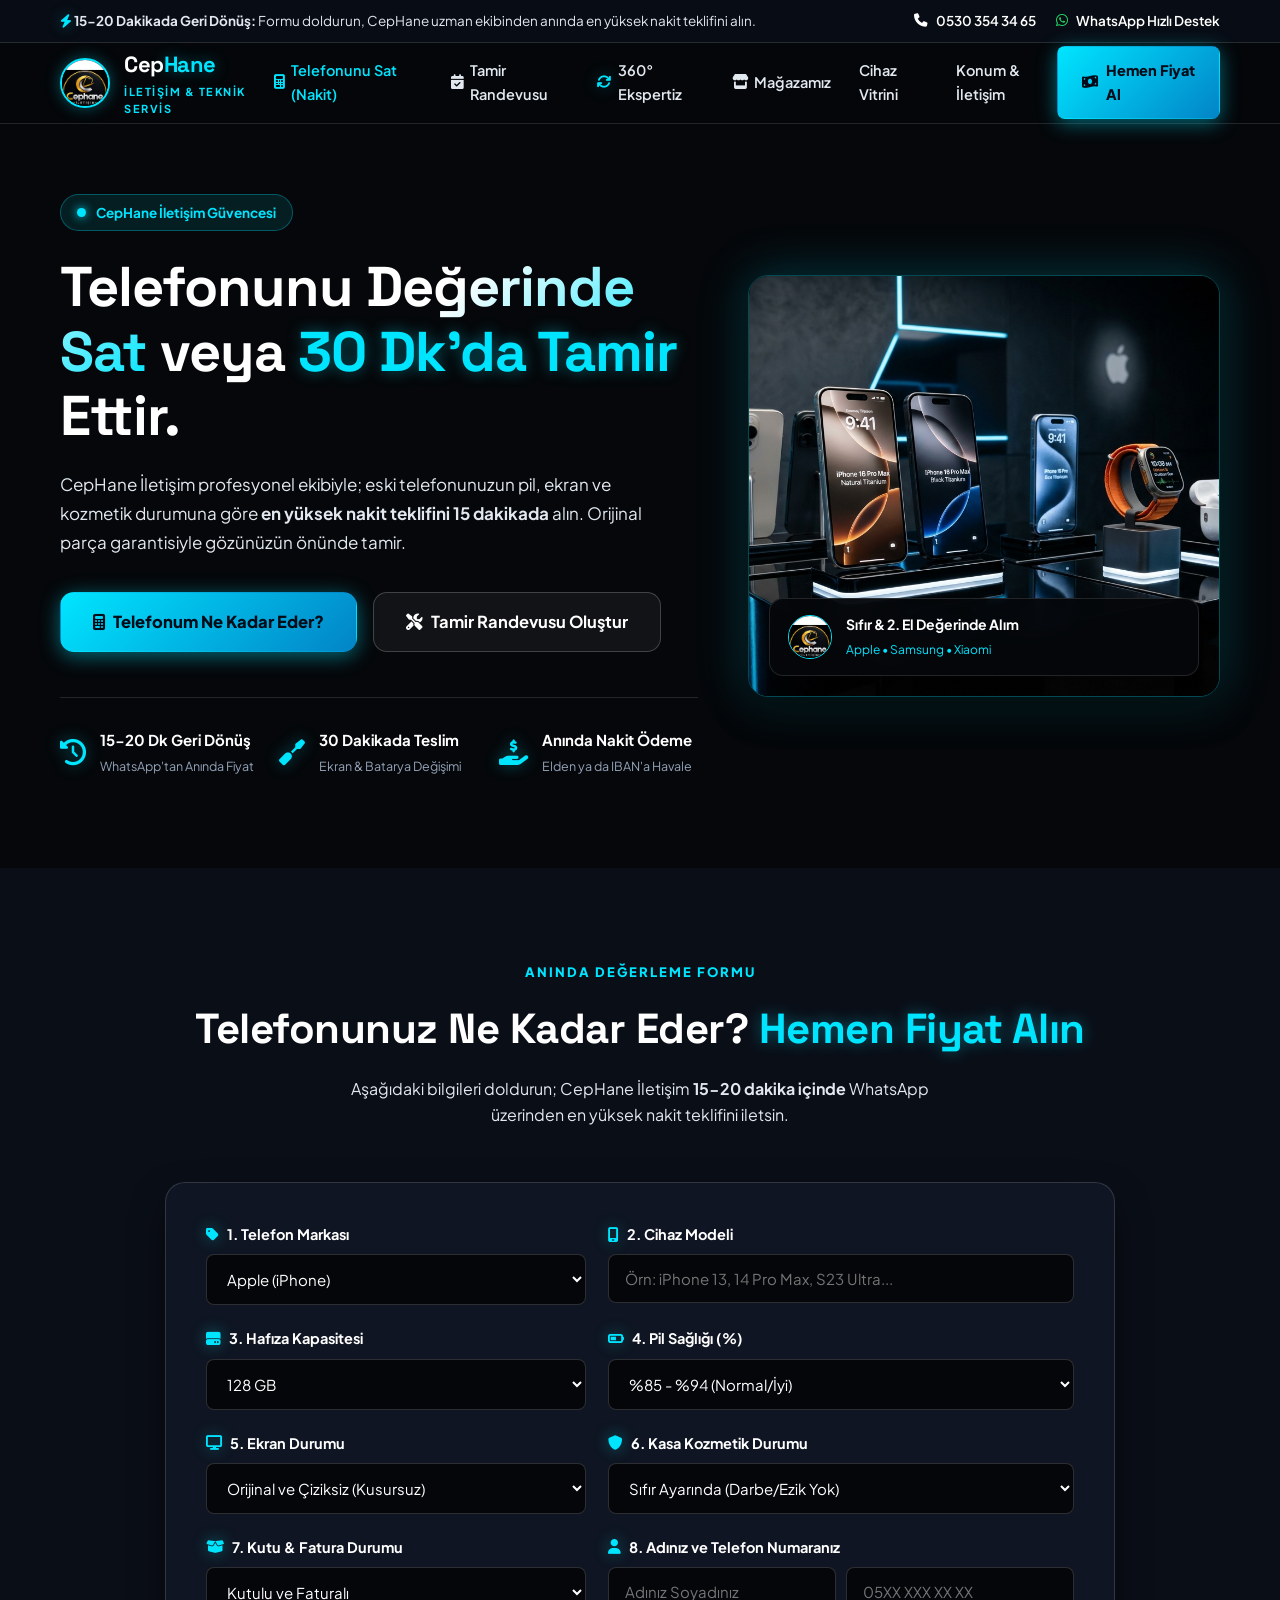
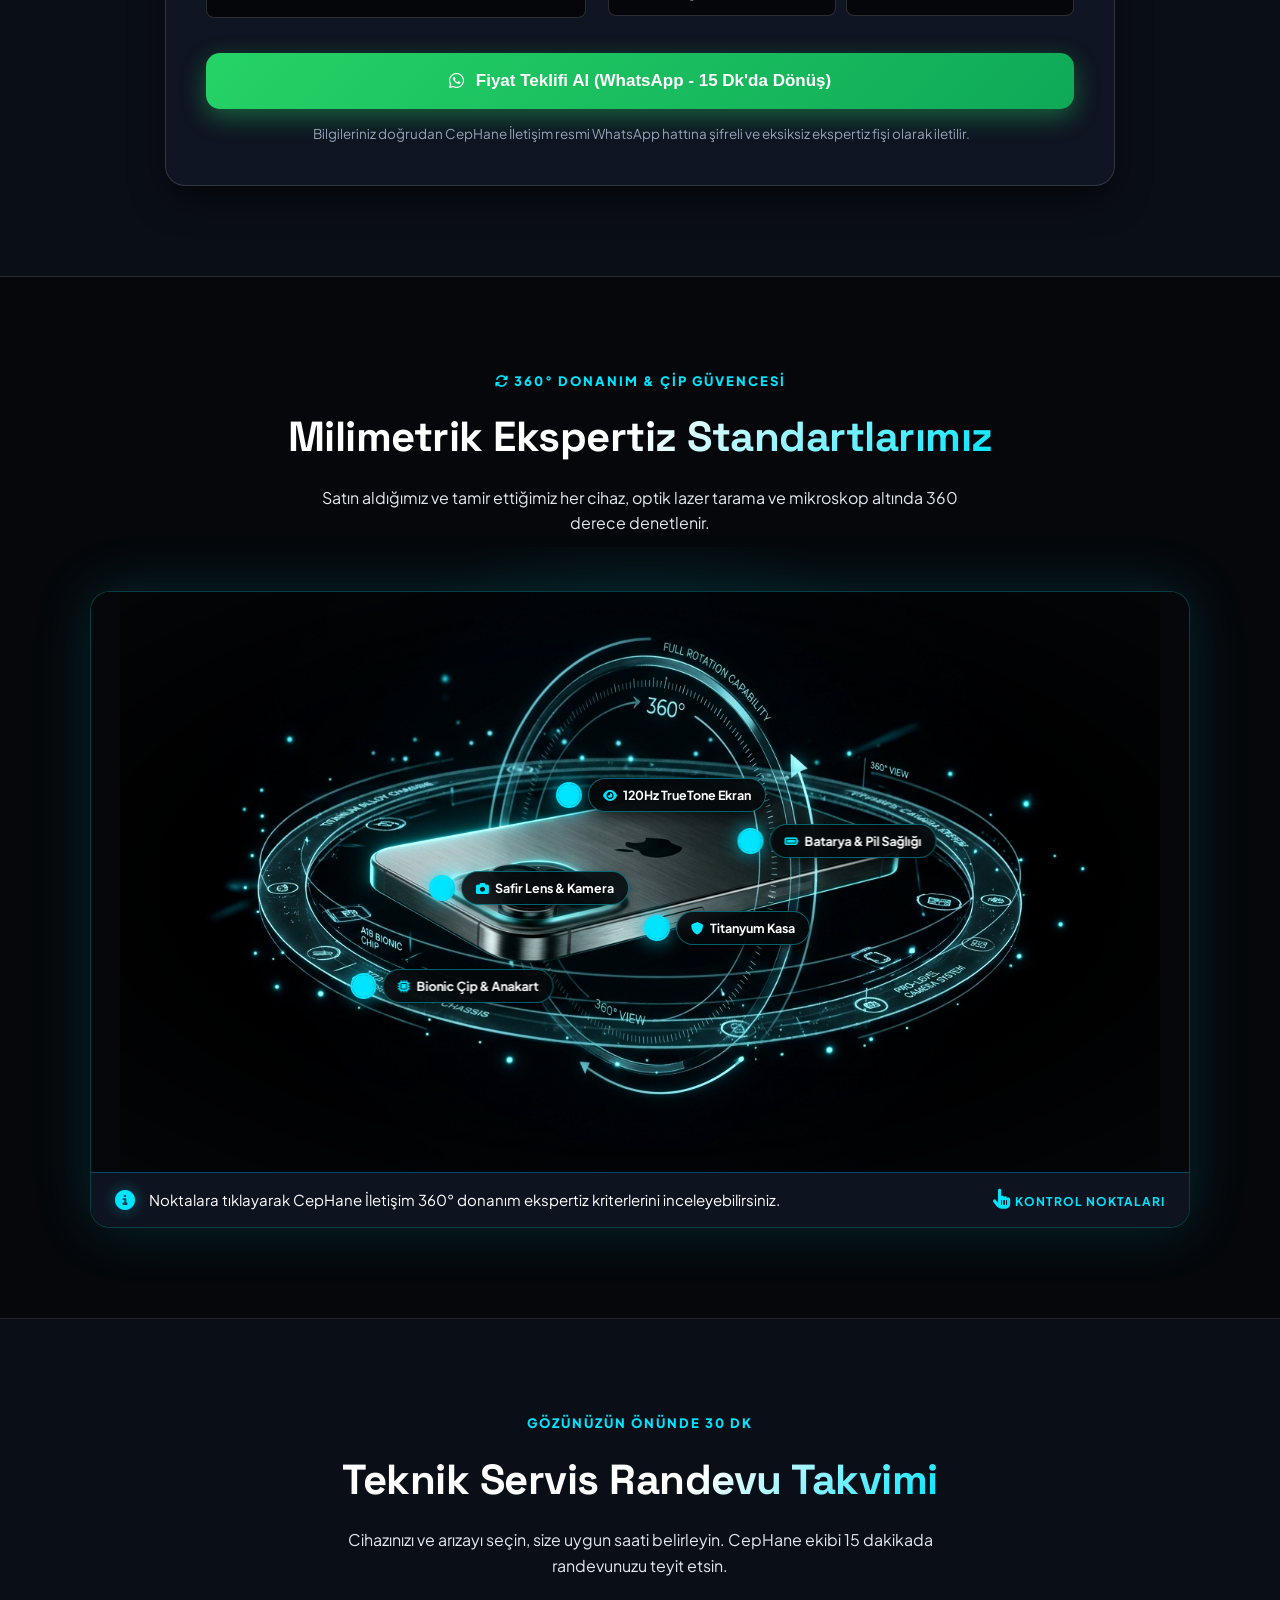
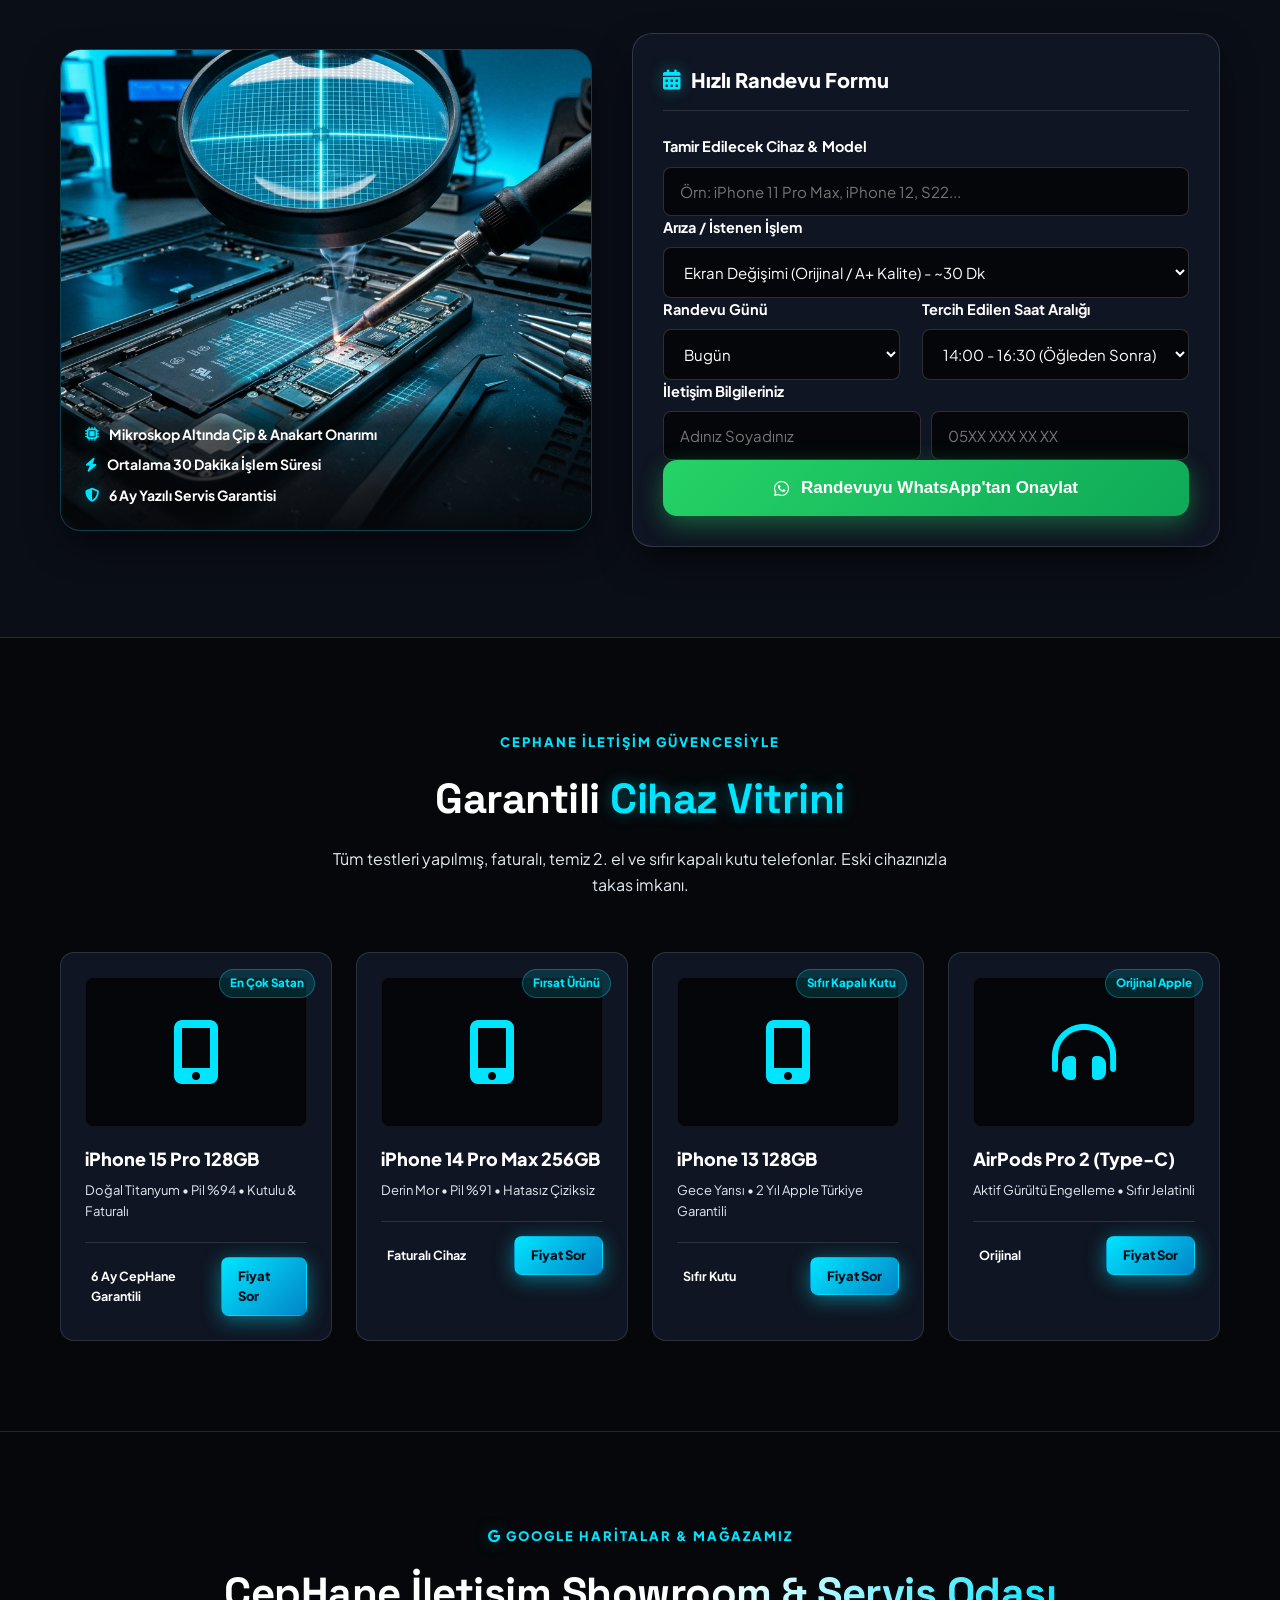
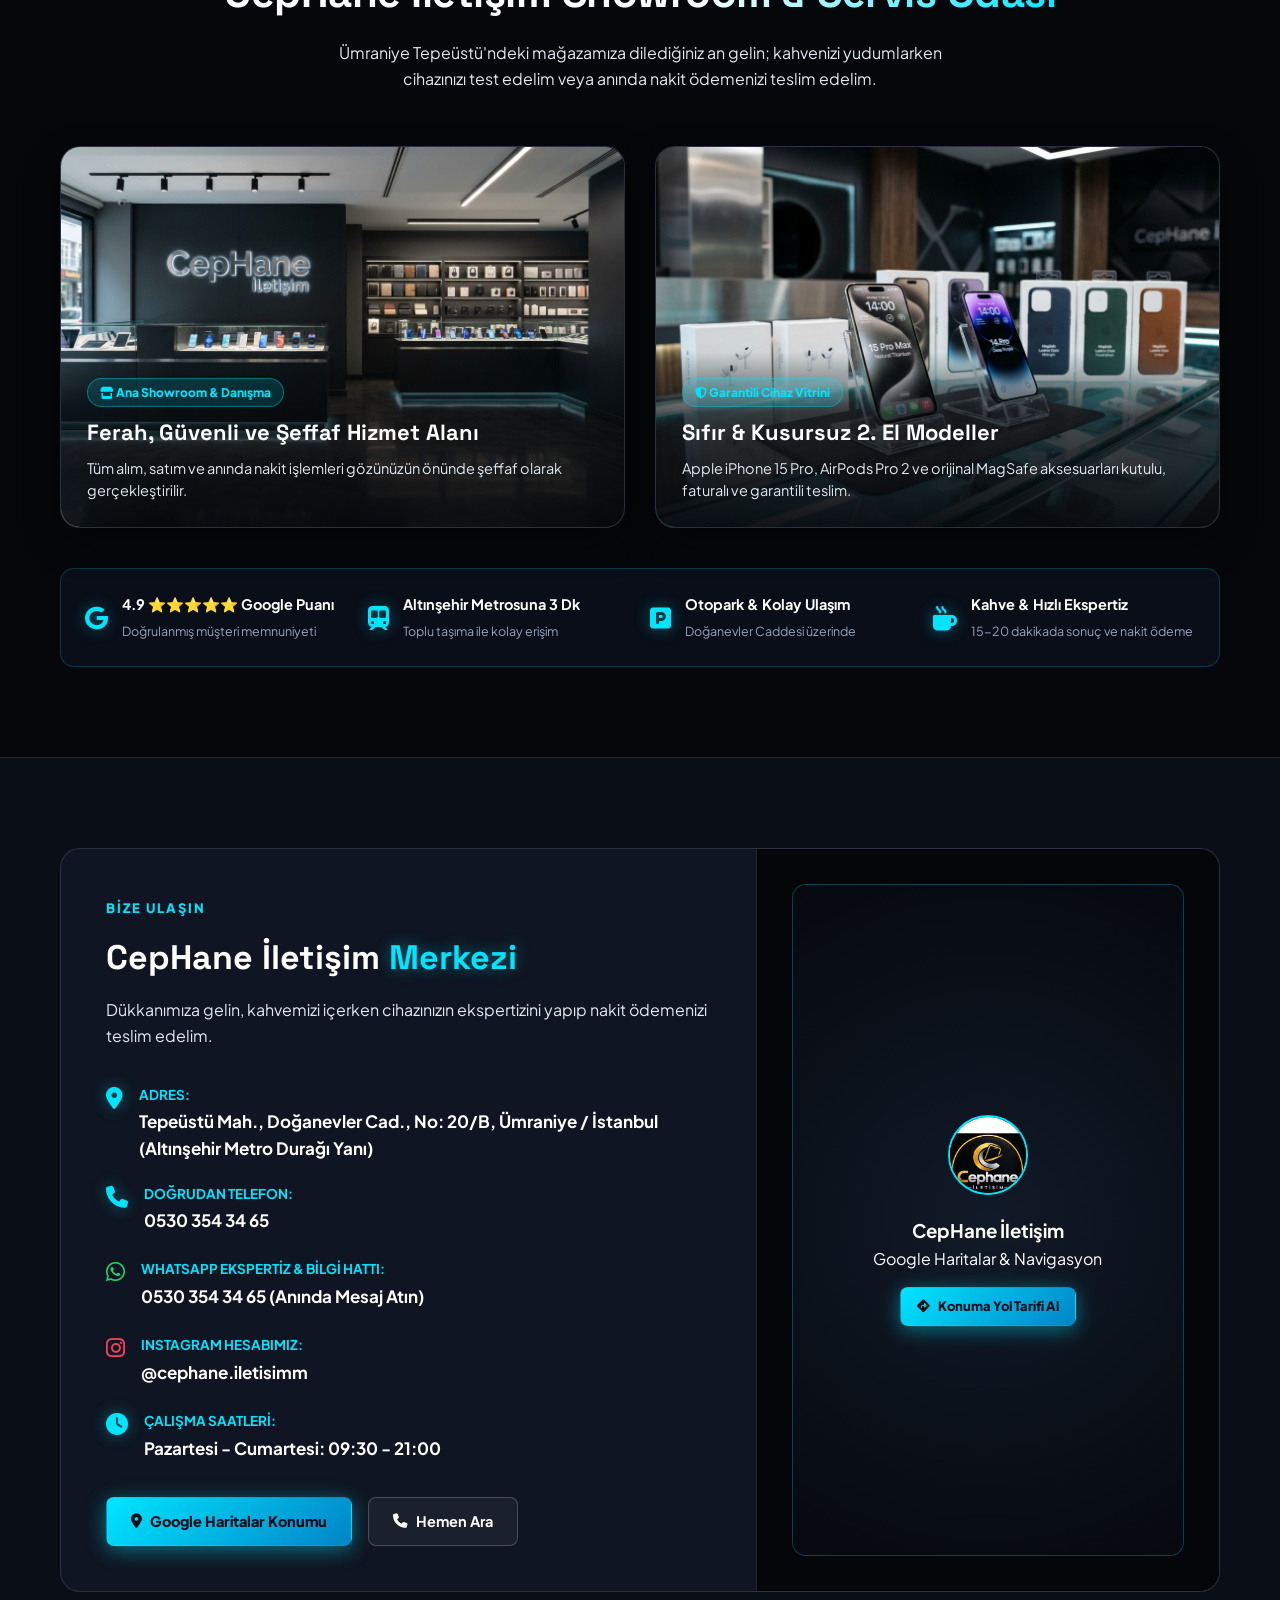
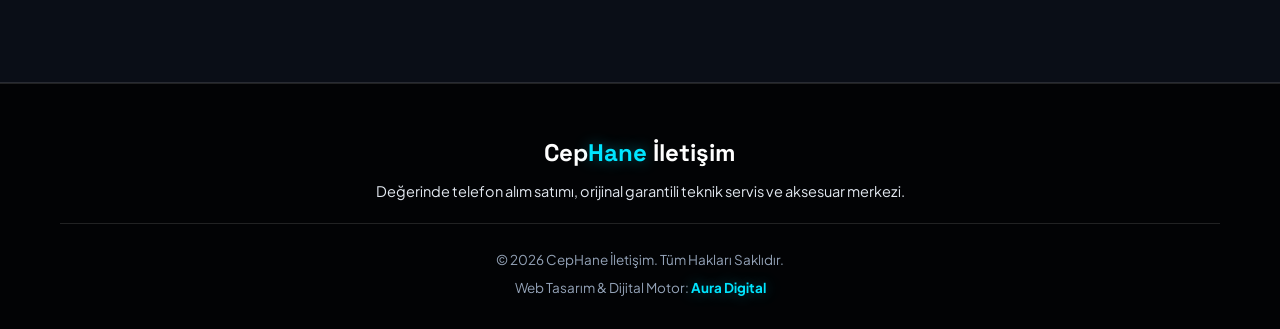
==== cephane/index.html @ 7f31d315 "feat(cephane): replace technician photo with precision repair lab, add 360 holographic device inspec" ====
<!DOCTYPE html>
<html lang="tr">
<head>
  <meta charset="UTF-8">
  <meta name="viewport" content="width=device-width, initial-scale=1.0">
  <title>CepHane İletişim | Değerinde Telefon Alım & Hızlı Teknik Servis</title>
  <meta name="description" content="CepHane İletişim: Telefonunuzu 15 dakikada nakite çevirin veya 30 dakikada garantili tamir ettirin. WhatsApp: 0530 354 34 65">
  
  <!-- Fonts & Icons -->
  <link rel="preconnect" href="https://fonts.googleapis.com">
  <link rel="preconnect" href="https://fonts.gstatic.com" crossorigin>
  <link href="https://fonts.googleapis.com/css2?family=Plus+Jakarta+Sans:wght@400;500;600;700;800&family=Space+Grotesk:wght@600;700;800&display=swap" rel="stylesheet">
  <link rel="stylesheet" href="https://cdnjs.cloudflare.com/ajax/libs/font-awesome/6.5.1/css/all.min.css">
  
  <link rel="stylesheet" href="style.css">
</head>
<body>

  <!-- Top Announcement Bar -->
  <div class="top-banner">
    <div class="container top-banner-content">
      <span><i class="fa-solid fa-bolt text-cyan"></i> <strong>15-20 Dakikada Geri Dönüş:</strong> Formu doldurun, CepHane uzman ekibinden anında en yüksek nakit teklifini alın.</span>
      <div class="top-contacts">
        <a href="tel:05303543465"><i class="fa-solid fa-phone"></i> 0530 354 34 65</a>
        <a href="https://wa.me/905303543465" target="_blank"><i class="fa-brands fa-whatsapp text-whatsapp"></i> WhatsApp Hızlı Destek</a>
      </div>
    </div>
  </div>

  <!-- Navbar -->
  <header class="navbar-wrapper">
    <nav class="container navbar">
      <a href="#hero" class="nav-brand">
        <img src="assets/logo.png" alt="CepHane İletişim" class="brand-logo">
        <div class="brand-text">
          <span class="brand-name">Cep<span class="text-cyan">Hane</span></span>
          <span class="brand-tag">İletişim & Teknik Servis</span>
        </div>
      </a>

      <div class="nav-links">
        <a href="#degerleme" class="nav-highlight"><i class="fa-solid fa-calculator"></i> Telefonunu Sat (Nakit)</a>
        <a href="#tamir-randevu"><i class="fa-solid fa-calendar-check"></i> Tamir Randevusu</a>
        <a href="#ekspertiz-360"><i class="fa-solid fa-arrows-rotate text-cyan"></i> 360° Ekspertiz</a>
        <a href="#magaza"><i class="fa-solid fa-store"></i> Mağazamız</a>
        <a href="#vitrin">Cihaz Vitrini</a>
        <a href="#iletisim">Konum & İletişim</a>
      </div>

      <div class="nav-actions">
        <a href="#degerleme" class="btn btn-primary">
          <i class="fa-solid fa-money-bill-wave"></i> Hemen Fiyat Al
        </a>
      </div>

      <button class="mobile-menu-btn" id="mobileMenuBtn">
        <i class="fa-solid fa-bars"></i>
      </button>
    </nav>
  </header>

  <!-- Mobile Drawer -->
  <div class="mobile-drawer" id="mobileDrawer">
    <a href="#degerleme" class="mobile-nav-link text-cyan"><i class="fa-solid fa-calculator"></i> Telefonunu Nakite Çevir</a>
    <a href="#tamir-randevu" class="mobile-nav-link"><i class="fa-solid fa-calendar-check"></i> 30 Dk Tamir Randevusu Al</a>
    <a href="#ekspertiz-360" class="mobile-nav-link"><i class="fa-solid fa-arrows-rotate"></i> 360° Cihaz İnceleme</a>
    <a href="#magaza" class="mobile-nav-link"><i class="fa-solid fa-store"></i> Mağazamız & Google Fotoğrafları</a>
    <a href="#vitrin" class="mobile-nav-link"><i class="fa-solid fa-mobile-screen"></i> Vitrindeki Cihazlar</a>
    <a href="#iletisim" class="mobile-nav-link"><i class="fa-solid fa-location-dot"></i> İletişim & Konum</a>
    <a href="tel:05303543465" class="btn btn-primary w-full"><i class="fa-solid fa-phone"></i> Hemen Ara (0530 354 34 65)</a>
  </div>

  <!-- Hero Section -->
  <section class="hero-section" id="hero">
    <div class="container hero-grid">
      <div class="hero-content">
        <div class="hero-badge">
          <span class="badge-dot"></span>
          <span>CepHane İletişim Güvencesi</span>
        </div>
        <h1 class="hero-title">
          Telefonunu <span class="gradient-text">Değerinde Sat</span> veya <span class="text-cyan">30 Dk'da Tamir</span> Ettir.
        </h1>
        <p class="hero-desc">
          CepHane İletişim profesyonel ekibiyle; eski telefonunuzun pil, ekran ve kozmetik durumuna göre <strong>en yüksek nakit teklifini 15 dakikada</strong> alın. Orijinal parça garantisiyle gözünüzün önünde tamir.
        </p>

        <div class="hero-cta-group">
          <a href="#degerleme" class="btn btn-primary btn-lg">
            <i class="fa-solid fa-calculator"></i> Telefonum Ne Kadar Eder?
          </a>
          <a href="#tamir-randevu" class="btn btn-outline btn-lg">
            <i class="fa-solid fa-screwdriver-wrench"></i> Tamir Randevusu Oluştur
          </a>
        </div>

        <div class="hero-trust-bar">
          <div class="trust-item">
            <i class="fa-solid fa-clock-rotate-left text-cyan"></i>
            <div>
              <strong>15-20 Dk Geri Dönüş</strong>
              <small>WhatsApp'tan Anında Fiyat</small>
            </div>
          </div>
          <div class="trust-item">
            <i class="fa-solid fa-screwdriver text-cyan"></i>
            <div>
              <strong>30 Dakikada Teslim</strong>
              <small>Ekran & Batarya Değişimi</small>
            </div>
          </div>
          <div class="trust-item">
            <i class="fa-solid fa-hand-holding-dollar text-cyan"></i>
            <div>
              <strong>Anında Nakit Ödeme</strong>
              <small>Elden ya da IBAN'a Havale</small>
            </div>
          </div>
        </div>
      </div>

      <div class="hero-visual">
        <div class="visual-frame">
          <img src="assets/hero_devices.jpg" alt="Apple iPhone Vitrini" class="hero-img-main">
          <div class="visual-floating-badge">
            <img src="assets/logo.png" alt="Logo" class="badge-mini-logo">
            <div>
              <strong>Sıfır & 2. El Değerinde Alım</strong>
              <small>Apple • Samsung • Xiaomi</small>
            </div>
          </div>
        </div>
      </div>
    </div>
  </section>

  <!-- FORM 1: TELEFONUNU NAKİTE ÇEVİR (DEĞERLEME FORMU) -->
  <section class="section-wrapper bg-alt" id="degerleme">
    <div class="container">
      <div class="section-header text-center">
        <span class="section-tag">Anında Değerleme Formu</span>
        <h2 class="section-title">Telefonunuz Ne Kadar Eder? <span class="text-cyan">Hemen Fiyat Alın</span></h2>
        <p class="section-sub">Aşağıdaki bilgileri doldurun; CepHane İletişim <strong>15-20 dakika içinde</strong> WhatsApp üzerinden en yüksek nakit teklifini iletsin.</p>
      </div>

      <div class="form-card">
        <form id="valuationForm">
          <div class="form-grid-2">
            <!-- Marka -->
            <div class="form-group">
              <label class="form-label"><i class="fa-solid fa-tag text-cyan"></i> 1. Telefon Markası</label>
              <select id="valBrand" class="form-control" required>
                <option value="Apple (iPhone)">Apple (iPhone)</option>
                <option value="Samsung">Samsung</option>
                <option value="Xiaomi / Redmi / POCO">Xiaomi / Redmi / POCO</option>
                <option value="Huawei / Diğer">Huawei / Diğer</option>
              </select>
            </div>

            <!-- Model -->
            <div class="form-group">
              <label class="form-label"><i class="fa-solid fa-mobile-screen text-cyan"></i> 2. Cihaz Modeli</label>
              <input type="text" id="valModel" class="form-control" placeholder="Örn: iPhone 13, 14 Pro Max, S23 Ultra..." required>
            </div>

            <!-- Hafıza -->
            <div class="form-group">
              <label class="form-label"><i class="fa-solid fa-hard-drive text-cyan"></i> 3. Hafıza Kapasitesi</label>
              <select id="valStorage" class="form-control">
                <option value="64 GB">64 GB</option>
                <option value="128 GB" selected>128 GB</option>
                <option value="256 GB">256 GB</option>
                <option value="512 GB">512 GB</option>
                <option value="1 TB">1 TB</option>
              </select>
            </div>

            <!-- Pil Seviyesi -->
            <div class="form-group">
              <label class="form-label"><i class="fa-solid fa-battery-half text-cyan"></i> 4. Pil Sağlığı (%)</label>
              <select id="valBattery" class="form-control">
                <option value="%95 - %100 (Çok Yüksek)">%95 - %100 (Çok Yüksek)</option>
                <option value="%85 - %94 (Normal/İyi)" selected>%85 - %94 (Normal/İyi)</option>
                <option value="%80 - %84 (Orta)">%80 - %84 (Orta)</option>
                <option value="%80 Altı / Servis Uyarısı Veriyor">%80 Altı / Servis Uyarısı Veriyor</option>
                <option value="Android / Pil Yüzdesi Bilinmiyor">Android / Pil Yüzdesi Bilinmiyor</option>
              </select>
            </div>

            <!-- Ekran Durumu -->
            <div class="form-group">
              <label class="form-label"><i class="fa-solid fa-display text-cyan"></i> 5. Ekran Durumu</label>
              <select id="valScreen" class="form-control">
                <option value="Orijinal ve Çiziksiz (Kusursuz)">Orijinal ve Çiziksiz (Kusursuz)</option>
                <option value="Hafif Kılcal Çizikler Var">Hafif Kılcal Çizikler Var</option>
                <option value="Kırık / Çatlak (Görüntü Var)">Kırık / Çatlak (Görüntü Var)</option>
                <option value="Ekran Değişmiş (Yan Sanayi/Revize)">Ekran Değişmiş (Yan Sanayi/Revize)</option>
              </select>
            </div>

            <!-- Kasa / Kozmetik Durumu -->
            <div class="form-group">
              <label class="form-label"><i class="fa-solid fa-shield text-cyan"></i> 6. Kasa Kozmetik Durumu</label>
              <select id="valBody" class="form-control">
                <option value="Sıfır Ayarında (Darbe/Ezik Yok)">Sıfır Ayarında (Darbe/Ezik Yok)</option>
                <option value="Temiz (Normal Kullanım İzleri)">Temiz (Normal Kullanım İzleri)</option>
                <option value="Kenarlarda Ezik veya Çizikler Var">Kenarlarda Ezik veya Çizikler Var</option>
                <option value="Arka Cam Kırık / Kasa Hasarlı">Arka Cam Kırık / Kasa Hasarlı</option>
              </select>
            </div>

            <!-- Kutu & Fatura -->
            <div class="form-group">
              <label class="form-label"><i class="fa-solid fa-box-open text-cyan"></i> 7. Kutu & Fatura Durumu</label>
              <select id="valBoxInvoice" class="form-control">
                <option value="Kutulu ve Faturalı">Kutulu ve Faturalı</option>
                <option value="Sadece Kutusu Var">Sadece Kutusu Var</option>
                <option value="Kutusu ve Faturası Yok (Sadece Cihaz)">Kutusu ve Faturası Yok (Sadece Cihaz)</option>
              </select>
            </div>

            <!-- Müşteri Adı & Telefonu -->
            <div class="form-group">
              <label class="form-label"><i class="fa-solid fa-user text-cyan"></i> 8. Adınız ve Telefon Numaranız</label>
              <div class="input-twin">
                <input type="text" id="valCustomerName" class="form-control" placeholder="Adınız Soyadınız" required>
                <input type="tel" id="valCustomerPhone" class="form-control" placeholder="05XX XXX XX XX" required>
              </div>
            </div>
          </div>

          <div class="form-submit-box">
            <button type="submit" class="btn btn-whatsapp-giant">
              <i class="fa-brands fa-whatsapp"></i> Fiyat Teklifi Al (WhatsApp - 15 Dk'da Dönüş)
            </button>
            <p class="submit-note"><i class="fa-solid fa-shield-check text-cyan"></i> Bilgileriniz doğrudan CepHane İletişim resmi WhatsApp hattına şifreli ve eksiksiz ekspertiz fişi olarak iletilir.</p>
          </div>
        </form>
      </div>
    </div>
  </section>

  <!-- 360 DERECE AKILLI CİHAZ EKSPERTİZİ BÖLÜMÜ (ULTRA GÖRSEL ENTEGRASYONU) -->
  <section class="section-wrapper panoramic-section" id="ekspertiz-360">
    <div class="container">
      <div class="section-header text-center">
        <span class="section-tag"><i class="fa-solid fa-arrows-rotate"></i> 360° Donanım & Çip Güvencesi</span>
        <h2 class="section-title">Milimetrik <span class="gradient-text">Ekspertiz Standartlarımız</span></h2>
        <p class="section-sub">Satın aldığımız ve tamir ettiğimiz her cihaz, optik lazer tarama ve mikroskop altında 360 derece denetlenir.</p>
      </div>

      <div class="panoramic-showcase-box" id="panoBox">
        <div class="pano-img-container" id="panoContainer">
          <img src="assets/phone_360.jpg" alt="360 Derece Titanyum iPhone Cihaz Ekspertizi" class="pano-img">
          
          <!-- Interactive Inspection Hotspots -->
          <div class="hotspot hs-camera" onclick="showHotspotInfo('Kamera & Lens Modülü: Safir cam çizik taraması, 3x/5x optik zoom stabilitesi ve OIS sarsıntı kontrolü eksiksiz yapılır.')">
            <span class="pulse-ring"></span>
            <span class="hs-label"><i class="fa-solid fa-camera"></i> Safir Lens & Kamera</span>
          </div>

          <div class="hotspot hs-chassis" onclick="showHotspotInfo('Havacılık Titanyum Kasa: Lazer mikrometre ile gövde bükülme, darbe, vida yuvaları ve su yalıtım contaları test edilir.')">
            <span class="pulse-ring"></span>
            <span class="hs-label"><i class="fa-solid fa-shield"></i> Titanyum Kasa</span>
          </div>

          <div class="hotspot hs-screen" onclick="showHotspotInfo('Dynamic OLED & TrueTone: 120Hz ProMotion ekran akıcılığı, ölü piksel ve dokunmatik hassasiyeti kalibre edilir.')">
            <span class="pulse-ring"></span>
            <span class="hs-label"><i class="fa-solid fa-eye"></i> 120Hz TrueTone Ekran</span>
          </div>

          <div class="hotspot hs-chip" onclick="showHotspotInfo('Bionic Çip & Anakart: Termal kamera ile işlemci sıcaklığı, lehim hatları ve anakart kaçak akımları ölçülür.')">
            <span class="pulse-ring"></span>
            <span class="hs-label"><i class="fa-solid fa-microchip"></i> Bionic Çip & Anakart</span>
          </div>

          <div class="hotspot hs-battery" onclick="showHotspotInfo('Batarya & Şarj Entegresi: %100 orijinal döngü sayısı, pil sağlığı ve hızlı şarj protokolü doğrulanır.')">
            <span class="pulse-ring"></span>
            <span class="hs-label"><i class="fa-solid fa-battery-full"></i> Batarya & Pil Sağlığı</span>
          </div>
        </div>

        <div class="pano-info-bar" id="panoInfoBar">
          <i class="fa-solid fa-circle-info text-cyan"></i>
          <span id="panoInfoText">Noktalara tıklayarak CepHane İletişim 360° donanım ekspertiz kriterlerini inceleyebilirsiniz.</span>
          <span class="pano-badge-hint"><i class="fa-solid fa-hand-pointer"></i> Kontrol Noktaları</span>
        </div>
      </div>
    </div>
  </section>

  <!-- FORM 2: TAMİR & RANDEVU TAKVİMİ (İNSANSIZ, ULTRA TEKNİK GÖRSEL) -->
  <section class="section-wrapper bg-alt" id="tamir-randevu">
    <div class="container">
      <div class="section-header text-center">
        <span class="section-tag">Gözünüzün Önünde 30 Dk</span>
        <h2 class="section-title">Teknik Servis <span class="gradient-text">Randevu Takvimi</span></h2>
        <p class="section-sub">Cihazınızı ve arızayı seçin, size uygun saati belirleyin. CepHane ekibi 15 dakikada randevunuzu teyit etsin.</p>
      </div>

      <div class="repair-grid">
        <div class="repair-image-side">
          <img src="assets/repair_lab.jpg" alt="CepHane Hassas Lehim ve Ekran Onarım Laboratuvarı" class="repair-img">
          <div class="repair-badges-box">
            <div class="r-badge"><i class="fa-solid fa-microchip text-cyan"></i> Mikroskop Altında Çip & Anakart Onarımı</div>
            <div class="r-badge"><i class="fa-solid fa-bolt text-cyan"></i> Ortalama 30 Dakika İşlem Süresi</div>
            <div class="r-badge"><i class="fa-solid fa-shield-halved text-cyan"></i> 6 Ay Yazılı Servis Garantisi</div>
          </div>
        </div>

        <div class="repair-form-side">
          <form id="repairForm" class="form-card compact-card">
            <h3 class="form-title"><i class="fa-solid fa-calendar-days text-cyan"></i> Hızlı Randevu Formu</h3>

            <!-- Cihaz & Model -->
            <div class="form-group">
              <label class="form-label">Tamir Edilecek Cihaz & Model</label>
              <input type="text" id="repModel" class="form-control" placeholder="Örn: iPhone 11 Pro Max, iPhone 12, S22..." required>
            </div>

            <!-- Arıza Türü -->
            <div class="form-group">
              <label class="form-label">Arıza / İstenen İşlem</label>
              <select id="repIssue" class="form-control" required>
                <option value="Ekran Değişimi (Orijinal / A+ Kalite) - ~30 Dk">Ekran Değişimi (Orijinal / A+ Kalite) - ~30 Dk</option>
                <option value="Batarya & Pil Değişimi (%100 Sağlık) - ~20 Dk">Batarya & Pil Değişimi (%100 Sağlık) - ~20 Dk</option>
                <option value="Lazerle Arka Cam / Kasa Yenileme - ~45 Dk">Lazerle Arka Cam / Kasa Yenileme - ~45 Dk</option>
                <option value="Şarj Soketi / Hoparlör / Ahize Temizliği - ~20 Dk">Şarj Soketi / Hoparlör / Ahize Temizliği - ~20 Dk</option>
                <option value="Sıvı Teması veya Anakart / Çip Arızası - İnceleme">Sıvı Teması veya Anakart / Çip Arızası - İnceleme</option>
                <option value="Kamera / Cam Değişimi - ~30 Dk">Kamera / Cam Değişimi - ~30 Dk</option>
              </select>
            </div>

            <!-- Randevu Tarihi ve Saati -->
            <div class="form-grid-2">
              <div class="form-group">
                <label class="form-label">Randevu Günü</label>
                <select id="repDay" class="form-control">
                  <option value="Bugün">Bugün</option>
                  <option value="Yarın">Yarın</option>
                  <option value="Hafta İçi">Hafta İçi Uygun Bir Gün</option>
                  <option value="Cumartesi">Cumartesi</option>
                </select>
              </div>

              <div class="form-group">
                <label class="form-label">Tercih Edilen Saat Aralığı</label>
                <select id="repTime" class="form-control">
                  <option value="10:00 - 12:00 (Sabah)">10:00 - 12:00 (Sabah)</option>
                  <option value="12:00 - 14:00 (Öğle)">12:00 - 14:00 (Öğle)</option>
                  <option value="14:00 - 16:30 (Öğleden Sonra)" selected>14:00 - 16:30 (Öğleden Sonra)</option>
                  <option value="16:30 - 19:00 (Akşamüstü)">16:30 - 19:00 (Akşamüstü)</option>
                  <option value="19:00 - 21:00 (Akşam)">19:00 - 21:00 (Akşam)</option>
                </select>
              </div>
            </div>

            <!-- Müşteri Bilgileri -->
            <div class="form-group">
              <label class="form-label">İletişim Bilgileriniz</label>
              <div class="input-twin">
                <input type="text" id="repName" class="form-control" placeholder="Adınız Soyadınız" required>
                <input type="tel" id="repPhone" class="form-control" placeholder="05XX XXX XX XX" required>
              </div>
            </div>

            <button type="submit" class="btn btn-whatsapp-giant">
              <i class="fa-brands fa-whatsapp"></i> Randevuyu WhatsApp'tan Onaylat
            </button>
          </form>
        </div>
      </div>
    </div>
  </section>

  <!-- VİTRİN: 2. EL & SIFIR CİHAZLAR -->
  <section class="section-wrapper" id="vitrin">
    <div class="container">
      <div class="section-header text-center">
        <span class="section-tag">CepHane İletişim Güvencesiyle</span>
        <h2 class="section-title">Garantili <span class="text-cyan">Cihaz Vitrini</span></h2>
        <p class="section-sub">Tüm testleri yapılmış, faturalı, temiz 2. el ve sıfır kapalı kutu telefonlar. Eski cihazınızla takas imkanı.</p>
      </div>

      <div class="showcase-grid">
        <div class="product-card">
          <div class="product-badge">En Çok Satan</div>
          <div class="product-img-box">
            <i class="fa-solid fa-mobile-screen-button"></i>
          </div>
          <h3>iPhone 15 Pro 128GB</h3>
          <p class="product-specs">Doğal Titanyum • Pil %94 • Kutulu & Faturalı</p>
          <div class="product-price-row">
            <span class="product-tag-warranty"><i class="fa-solid fa-shield-check text-cyan"></i> 6 Ay CepHane Garantili</span>
            <a href="https://wa.me/905303543465?text=Merhaba%20CepHane%20İletişim,%20vitrindeki%20iPhone%2015%20Pro%20hakkında%20fiyat%20almak%20istiyorum." target="_blank" class="btn btn-sm btn-primary">Fiyat Sor</a>
          </div>
        </div>

        <div class="product-card">
          <div class="product-badge">Fırsat Ürünü</div>
          <div class="product-img-box">
            <i class="fa-solid fa-mobile-screen-button"></i>
          </div>
          <h3>iPhone 14 Pro Max 256GB</h3>
          <p class="product-specs">Derin Mor • Pil %91 • Hatasız Çiziksiz</p>
          <div class="product-price-row">
            <span class="product-tag-warranty"><i class="fa-solid fa-shield-check text-cyan"></i> Faturalı Cihaz</span>
            <a href="https://wa.me/905303543465?text=Merhaba%20CepHane%20İletişim,%20iPhone%2014%20Pro%20Max%20hakkında%20fiyat%20almak%20istiyorum." target="_blank" class="btn btn-sm btn-primary">Fiyat Sor</a>
          </div>
        </div>

        <div class="product-card">
          <div class="product-badge">Sıfır Kapalı Kutu</div>
          <div class="product-img-box">
            <i class="fa-solid fa-mobile-screen-button"></i>
          </div>
          <h3>iPhone 13 128GB</h3>
          <p class="product-specs">Gece Yarısı • 2 Yıl Apple Türkiye Garantili</p>
          <div class="product-price-row">
            <span class="product-tag-warranty"><i class="fa-solid fa-shield-check text-cyan"></i> Sıfır Kutu</span>
            <a href="https://wa.me/905303543465?text=Merhaba%20CepHane%20İletişim,%20sıfır%20iPhone%2013%20fiyatı%20nedir?" target="_blank" class="btn btn-sm btn-primary">Fiyat Sor</a>
          </div>
        </div>

        <div class="product-card">
          <div class="product-badge">Orijinal Apple</div>
          <div class="product-img-box">
            <i class="fa-solid fa-headphones-simple"></i>
          </div>
          <h3>AirPods Pro 2 (Type-C)</h3>
          <p class="product-specs">Aktif Gürültü Engelleme • Sıfır Jelatinli</p>
          <div class="product-price-row">
            <span class="product-tag-warranty"><i class="fa-solid fa-shield-check text-cyan"></i> Orijinal</span>
            <a href="https://wa.me/905303543465?text=Merhaba%20CepHane%20İletişim,%20AirPods%20Pro%202%20stokta%20var%20mı?" target="_blank" class="btn btn-sm btn-primary">Fiyat Sor</a>
          </div>
        </div>
      </div>
    </div>
  </section>

  <!-- GOOGLE HARİTALAR & MAĞAZAMIZDAN KARELER (TEPEÜSTÜ / ÜMRANİYE) -->
  <section class="section-wrapper" id="magaza">
    <div class="container">
      <div class="section-header text-center">
        <span class="section-tag"><i class="fa-brands fa-google text-cyan"></i> Google Haritalar & Mağazamız</span>
        <h2 class="section-title">CepHane İletişim <span class="gradient-text">Showroom & Servis Odası</span></h2>
        <p class="section-sub">Ümraniye Tepeüstü'ndeki mağazamıza dilediğiniz an gelin; kahvenizi yudumlarken cihazınızı test edelim veya anında nakit ödemenizi teslim edelim.</p>
      </div>

      <div class="store-gallery-grid">
        <div class="store-card">
          <img src="assets/store_interior.jpg" alt="CepHane İletişim Mağaza İçi ve Showroom" class="store-card-img">
          <div class="store-card-overlay">
            <span class="store-tag"><i class="fa-solid fa-store"></i> Ana Showroom & Danışma</span>
            <h3>Ferah, Güvenli ve Şeffaf Hizmet Alanı</h3>
            <p>Tüm alım, satım ve anında nakit işlemleri gözünüzün önünde şeffaf olarak gerçekleştirilir.</p>
          </div>
        </div>

        <div class="store-card">
          <img src="assets/store_vitrine.jpg" alt="CepHane İletişim Cihaz Vitrini ve Aksesuarlar" class="store-card-img">
          <div class="store-card-overlay">
            <span class="store-tag"><i class="fa-solid fa-shield-halved"></i> Garantili Cihaz Vitrini</span>
            <h3>Sıfır & Kusursuz 2. El Modeller</h3>
            <p>Apple iPhone 15 Pro, AirPods Pro 2 ve orijinal MagSafe aksesuarları kutulu, faturalı ve garantili teslim.</p>
          </div>
        </div>
      </div>

      <div class="store-features-strip">
        <div class="store-feat-item">
          <i class="fa-brands fa-google text-cyan"></i>
          <div>
            <strong>4.9 ⭐⭐⭐⭐⭐ Google Puanı</strong>
            <span>Doğrulanmış müşteri memnuniyeti</span>
          </div>
        </div>
        <div class="store-feat-item">
          <i class="fa-solid fa-train-subway text-cyan"></i>
          <div>
            <strong>Altınşehir Metrosuna 3 Dk</strong>
            <span>Toplu taşıma ile kolay erişim</span>
          </div>
        </div>
        <div class="store-feat-item">
          <i class="fa-solid fa-square-parking text-cyan"></i>
          <div>
            <strong>Otopark & Kolay Ulaşım</strong>
            <span>Doğanevler Caddesi üzerinde</span>
          </div>
        </div>
        <div class="store-feat-item">
          <i class="fa-solid fa-mug-hot text-cyan"></i>
          <div>
            <strong>Kahve & Hızlı Ekspertiz</strong>
            <span>15-20 dakikada sonuç ve nakit ödeme</span>
          </div>
        </div>
      </div>
    </div>
  </section>

  <!-- İLETİŞİM & GOOGLE HARİTALAR -->
  <section class="section-wrapper bg-alt" id="iletisim">
    <div class="container">
      <div class="contact-card">
        <div class="contact-left">
          <span class="section-tag">Bize Ulaşın</span>
          <h2>CepHane İletişim <span class="text-cyan">Merkezi</span></h2>
          <p>Dükkanımıza gelin, kahvemizi içerken cihazınızın ekspertizini yapıp nakit ödemenizi teslim edelim.</p>
          <div class="c-item" style="margin-bottom: 20px;">
            <i class="fa-solid fa-location-dot text-cyan"></i>
            <div>
              <strong>Adres:</strong>
              <span>Tepeüstü Mah., Doğanevler Cad., No: 20/B, Ümraniye / İstanbul (Altınşehir Metro Durağı Yanı)</span>
            </div>
          </div>

          <div class="contact-details">
            <div class="c-item">
              <i class="fa-solid fa-phone text-cyan"></i>
              <div>
                <strong>Doğrudan Telefon:</strong>
                <a href="tel:05303543465">0530 354 34 65</a>
              </div>
            </div>

            <div class="c-item">
              <i class="fa-brands fa-whatsapp text-whatsapp"></i>
              <div>
                <strong>WhatsApp Ekspertiz & Bilgi Hattı:</strong>
                <a href="https://wa.me/905303543465" target="_blank">0530 354 34 65 (Anında Mesaj Atın)</a>
              </div>
            </div>

            <div class="c-item">
              <i class="fa-brands fa-instagram text-pink"></i>
              <div>
                <strong>Instagram Hesabımız:</strong>
                <a href="https://www.instagram.com/cephane.iletisimm/" target="_blank">@cephane.iletisimm</a>
              </div>
            </div>

            <div class="c-item">
              <i class="fa-solid fa-clock text-cyan"></i>
              <div>
                <strong>Çalışma Saatleri:</strong>
                <span>Pazartesi - Cumartesi: 09:30 - 21:00</span>
              </div>
            </div>
          </div>

          <div class="action-buttons-row">
            <a href="https://share.google/V8kiUCASBrG1OifqY" target="_blank" class="btn btn-primary">
              <i class="fa-solid fa-location-dot"></i> Google Haritalar Konumu
            </a>
            <a href="tel:05303543465" class="btn btn-outline">
              <i class="fa-solid fa-phone"></i> Hemen Ara
            </a>
          </div>
        </div>

        <div class="contact-right">
          <div class="map-placeholder-box">
            <div class="map-overlay-info">
              <img src="assets/logo.png" alt="Logo" class="map-logo">
              <h3>CepHane İletişim</h3>
              <p>Google Haritalar & Navigasyon</p>
              <a href="https://share.google/V8kiUCASBrG1OifqY" target="_blank" class="btn btn-sm btn-primary" style="margin-top: 15px;">
                <i class="fa-solid fa-diamond-turn-right"></i> Konuma Yol Tarifi Al
              </a>
            </div>
          </div>
        </div>
      </div>
    </div>
  </section>

  <!-- Footer -->
  <footer class="footer">
    <div class="container footer-content">
      <div class="footer-brand">
        <span class="footer-logo">Cep<span class="text-cyan">Hane</span> İletişim</span>
        <p>Değerinde telefon alım satımı, orijinal garantili teknik servis ve aksesuar merkezi.</p>
      </div>
      <div class="footer-copy">
        <p>&copy; 2026 CepHane İletişim. Tüm Hakları Saklıdır.</p>
        <p class="agency-credit">Web Tasarım & Dijital Motor: <strong class="text-cyan">Aura Digital</strong></p>
      </div>
    </div>
  </footer>

  <!-- MODAL: 15-20 DK GERİ DÖNÜŞ ONAYI -->
  <div class="modal-overlay" id="confirmModal">
    <div class="modal-card">
      <div class="modal-icon"><i class="fa-solid fa-circle-check text-cyan"></i></div>
      <h3 id="modalTitle">Talebiniz Alındı!</h3>
      <p id="modalDesc">
        Formdaki tüm cihaz detayları ekspertiz fişi olarak hazırlandı. 
        <strong>15-20 dakika içerisinde</strong> CepHane İletişim ekibi tarafından WhatsApp üzerinden size en yüksek nakit teklifi iletilecektir.
      </p>
      <div class="modal-actions">
        <a href="#" id="modalWaLink" target="_blank" class="btn btn-whatsapp-giant">
          <i class="fa-brands fa-whatsapp"></i> WhatsApp Sohbetini Aç
        </a>
        <button class="btn btn-outline w-full" id="modalCloseBtn" style="margin-top: 10px;">Tamam</button>
      </div>
    </div>
  </div>

  <!-- Mobile Floating Sticky Bar -->
  <div class="mobile-sticky-bar">
    <a href="tel:05303543465" class="sticky-btn sticky-call">
      <i class="fa-solid fa-phone"></i> Hemen Ara
    </a>
    <a href="https://wa.me/905303543465?text=Merhaba%20CepHane%20İletişim,%20telefonum%20hakkında%20fiyat%20almak%20istiyorum." target="_blank" class="sticky-btn sticky-whatsapp">
      <i class="fa-brands fa-whatsapp"></i> WhatsApp'tan Yaz
    </a>
  </div>

  <script src="app.js"></script>
</body>
</html>
---- cephane/style.css ----
:root {
  /* Ultra-Yüksek Kontrast & Sıfır Sönüklük */
  --bg-dark: #05070a;
  --bg-alt: #0a0e17;
  --bg-card: #0f1522;
  --bg-surface: #182235;
  
  --border-subtle: rgba(255, 255, 255, 0.12);
  --border-focus: #00d2ff;
  
  --pure-white: #ffffff;
  --titanium-silver: #e2e8f0;
  --text-dim: #94a3b8;
  
  /* Neon Elektrik Mavisi (Sarı Tonlar Tamamen İptal Edildi) */
  --cyan-bright: #00e5ff;
  --cyan-primary: #0284c7;
  --cyan-glow: rgba(0, 229, 255, 0.35);
  
  --whatsapp: #25d366;
  --whatsapp-hover: #1ebd5a;
  
  --radius-sm: 8px;
  --radius-md: 14px;
  --radius-lg: 20px;
  --radius-full: 9999px;
  
  --shadow-card: 0 15px 40px -10px rgba(0, 0, 0, 0.85);
  --font-main: 'Plus Jakarta Sans', -apple-system, BlinkMacSystemFont, sans-serif;
  --font-heading: 'Space Grotesk', var(--font-main);
  
  --transition: all 0.22s cubic-bezier(0.16, 1, 0.3, 1);
}

* { box-sizing: border-box; margin: 0; padding: 0; }
html { scroll-behavior: smooth; font-size: 16px; }
body {
  background-color: var(--bg-dark);
  color: var(--pure-white);
  font-family: var(--font-main);
  line-height: 1.6;
  overflow-x: hidden;
  padding-bottom: 75px;
  -webkit-font-smoothing: antialiased;
}

@media (min-width: 768px) { body { padding-bottom: 0; } }

.container { width: 100%; max-width: 1200px; margin: 0 auto; padding: 0 20px; }
.bg-alt { background-color: var(--bg-alt); }
.section-wrapper { padding: 90px 0; border-bottom: 1px solid var(--border-subtle); }

.text-cyan { color: var(--cyan-bright) !important; text-shadow: 0 0 15px rgba(0, 229, 255, 0.4); }
.text-whatsapp { color: var(--whatsapp) !important; }
.text-pink { color: #f43f5e !important; }
.text-center { text-align: center; }
.w-full { width: 100%; }

.gradient-text {
  background: linear-gradient(135deg, #ffffff 30%, var(--cyan-bright) 100%);
  -webkit-background-clip: text;
  -webkit-text-fill-color: transparent;
  font-weight: 800;
}

/* Top Banner */
.top-banner {
  background: #080c14;
  border-bottom: 1px solid var(--border-subtle);
  padding: 10px 0;
  font-size: 13.5px;
  color: var(--titanium-silver);
}
.top-banner-content { display: flex; justify-content: space-between; align-items: center; flex-wrap: wrap; gap: 12px; }
.top-contacts { display: flex; gap: 20px; }
.top-contacts a { color: var(--pure-white); text-decoration: none; font-weight: 600; display: flex; align-items: center; gap: 8px; }
.top-contacts a:hover { color: var(--cyan-bright); }

/* Navbar */
.navbar-wrapper {
  position: sticky;
  top: 0;
  z-index: 1000;
  background: rgba(5, 7, 10, 0.95);
  backdrop-filter: blur(18px);
  border-bottom: 1px solid var(--border-subtle);
}
.navbar { display: flex; justify-content: space-between; align-items: center; height: 80px; }
.nav-brand { display: flex; align-items: center; gap: 14px; text-decoration: none; }
.brand-logo { width: 50px; height: 50px; border-radius: 50%; object-fit: cover; border: 2px solid var(--cyan-bright); box-shadow: 0 0 15px rgba(0, 229, 255, 0.35); }
.brand-text { display: flex; flex-direction: column; }
.brand-name { font-family: var(--font-heading); font-size: 22px; font-weight: 800; color: var(--pure-white); letter-spacing: -0.5px; }
.brand-tag { font-size: 11px; color: var(--cyan-bright); text-transform: uppercase; letter-spacing: 1.5px; font-weight: 700; }
.nav-links { display: none; gap: 28px; }
@media (min-width: 992px) { .nav-links { display: flex; } }
.nav-links a { color: var(--titanium-silver); text-decoration: none; font-size: 14.5px; font-weight: 600; display: flex; align-items: center; gap: 6px; }
.nav-links a:hover, .nav-links a.nav-highlight { color: var(--cyan-bright); }
.nav-actions { display: none; }
@media (min-width: 768px) { .nav-actions { display: block; } }
.mobile-menu-btn { display: block; background: none; border: none; color: var(--pure-white); font-size: 24px; cursor: pointer; }
@media (min-width: 992px) { .mobile-menu-btn { display: none; } }

/* Mobile Drawer */
.mobile-drawer { display: none; background: var(--bg-card); border-bottom: 2px solid var(--cyan-bright); padding: 24px; flex-direction: column; gap: 16px; }
.mobile-drawer.active { display: flex; }
.mobile-nav-link { color: var(--pure-white); text-decoration: none; font-size: 17px; font-weight: 700; padding: 12px 0; border-bottom: 1px solid var(--border-subtle); display: flex; align-items: center; gap: 10px; }

/* Buttons */
.btn { display: inline-flex; align-items: center; justify-content: center; gap: 8px; padding: 12px 24px; border-radius: var(--radius-sm); font-size: 14.5px; font-weight: 700; text-decoration: none; cursor: pointer; transition: var(--transition); border: 1px solid transparent; }
.btn-primary { background: linear-gradient(135deg, #00e5ff 0%, #0284c7 100%); color: #030d1a !important; font-weight: 800; box-shadow: 0 4px 20px rgba(0, 229, 255, 0.45); }
.btn-primary:hover { transform: translateY(-2px); box-shadow: 0 8px 25px rgba(0, 229, 255, 0.65); }
.btn-outline { background: rgba(255, 255, 255, 0.05); color: var(--pure-white); border-color: rgba(255, 255, 255, 0.2); }
.btn-outline:hover { background: rgba(0, 229, 255, 0.12); border-color: var(--cyan-bright); color: var(--cyan-bright); }
.btn-lg { padding: 16px 32px; font-size: 16.5px; border-radius: var(--radius-md); }
.btn-sm { padding: 8px 16px; font-size: 13px; }
.btn-whatsapp-giant {
  background: linear-gradient(135deg, #25d366 0%, #0fa958 100%);
  color: #ffffff !important;
  padding: 18px 32px;
  border-radius: var(--radius-md);
  font-size: 17px;
  font-weight: 800;
  border: none;
  box-shadow: 0 8px 25px rgba(37, 211, 102, 0.4);
  cursor: pointer;
  display: inline-flex;
  align-items: center;
  justify-content: center;
  gap: 12px;
  width: 100%;
  transition: var(--transition);
}
.btn-whatsapp-giant:hover { transform: translateY(-2px); box-shadow: 0 12px 35px rgba(37, 211, 102, 0.6); }

/* Hero Section */
.hero-section { padding: 70px 0 90px; }
.hero-grid { display: grid; grid-template-columns: 1fr; gap: 50px; align-items: center; }
@media (min-width: 992px) { .hero-grid { grid-template-columns: 1.15fr 0.85fr; } }
.hero-badge { display: inline-flex; align-items: center; gap: 10px; background: rgba(0, 229, 255, 0.1); border: 1px solid rgba(0, 229, 255, 0.3); padding: 7px 16px; border-radius: var(--radius-full); font-size: 13.5px; color: var(--cyan-bright); font-weight: 700; margin-bottom: 24px; }
.badge-dot { width: 9px; height: 9px; background-color: var(--cyan-bright); border-radius: 50%; box-shadow: 0 0 10px var(--cyan-bright); }
.hero-title { font-family: var(--font-heading); font-size: 38px; font-weight: 800; line-height: 1.15; letter-spacing: -1px; margin-bottom: 22px; color: var(--pure-white); }
@media (min-width: 768px) { .hero-title { font-size: 50px; } }
@media (min-width: 1200px) { .hero-title { font-size: 56px; } }
.hero-desc { font-size: 17px; color: var(--titanium-silver); line-height: 1.7; margin-bottom: 35px; max-width: 600px; }
.hero-cta-group { display: flex; flex-wrap: wrap; gap: 16px; margin-bottom: 45px; }
.hero-trust-bar { display: grid; grid-template-columns: repeat(auto-fit, minmax(160px, 1fr)); gap: 20px; border-top: 1px solid var(--border-subtle); padding-top: 30px; }
.trust-item { display: flex; align-items: center; gap: 14px; }
.trust-item i { font-size: 26px; }
.trust-item strong { display: block; font-size: 15px; color: var(--pure-white); }
.trust-item small { font-size: 12.5px; color: var(--text-dim); }

/* Hero Visual Frame (Gerçek Resimli) */
.visual-frame {
  position: relative;
  border-radius: var(--radius-lg);
  overflow: hidden;
  box-shadow: var(--shadow-card), 0 0 50px rgba(0, 229, 255, 0.25);
  border: 1px solid rgba(0, 229, 255, 0.3);
}
.hero-img-main {
  width: 100%;
  height: 420px;
  object-fit: cover;
  display: block;
}
.visual-floating-badge {
  position: absolute;
  bottom: 20px;
  left: 20px;
  right: 20px;
  background: rgba(5, 7, 10, 0.92);
  backdrop-filter: blur(14px);
  border: 1px solid var(--border-subtle);
  border-radius: var(--radius-md);
  padding: 14px 18px;
  display: flex;
  align-items: center;
  gap: 14px;
}
.badge-mini-logo { width: 44px; height: 44px; border-radius: 50%; border: 1.5px solid var(--cyan-bright); }
.visual-floating-badge strong { display: block; font-size: 14px; color: var(--pure-white); }
.visual-floating-badge small { font-size: 12px; color: var(--cyan-bright); }

/* Section Headers */
.section-header { margin-bottom: 55px; }
.section-tag { display: inline-block; font-size: 13px; font-weight: 800; text-transform: uppercase; color: var(--cyan-bright); letter-spacing: 2px; margin-bottom: 12px; }
.section-title { font-family: var(--font-heading); font-size: 34px; font-weight: 800; letter-spacing: -0.5px; margin-bottom: 14px; color: var(--pure-white); }
@media (min-width: 768px) { .section-title { font-size: 42px; } }
.section-sub { color: var(--titanium-silver); font-size: 16px; max-width: 650px; margin: 0 auto; }

/* Forms Styling */
.form-card {
  background: var(--bg-card);
  border: 1px solid rgba(255, 255, 255, 0.14);
  border-radius: var(--radius-lg);
  padding: 40px;
  max-width: 950px;
  margin: 0 auto;
  box-shadow: var(--shadow-card);
}
.compact-card { padding: 30px; }
.form-title { font-size: 20px; font-weight: 800; margin-bottom: 24px; color: var(--pure-white); border-bottom: 1px solid var(--border-subtle); padding-bottom: 14px; display: flex; align-items: center; gap: 10px; }

.form-grid-2 {
  display: grid;
  grid-template-columns: 1fr;
  gap: 22px;
}
@media (min-width: 768px) {
  .form-grid-2 { grid-template-columns: repeat(2, 1fr); }
}

.form-group {
  display: flex;
  flex-direction: column;
  gap: 8px;
}
.form-label {
  font-size: 14.5px;
  font-weight: 700;
  color: var(--pure-white);
  display: flex;
  align-items: center;
  gap: 8px;
}
.form-control {
  background: #040609;
  border: 1px solid rgba(255, 255, 255, 0.16);
  border-radius: var(--radius-sm);
  color: var(--pure-white);
  padding: 14px 16px;
  font-size: 15px;
  font-family: inherit;
  outline: none;
  transition: var(--transition);
}
.form-control:focus {
  border-color: var(--cyan-bright);
  box-shadow: 0 0 15px rgba(0, 229, 255, 0.35);
}
.input-twin {
  display: grid;
  grid-template-columns: 1fr 1fr;
  gap: 10px;
}

.form-submit-box {
  margin-top: 35px;
  text-align: center;
}
.submit-note {
  margin-top: 14px;
  font-size: 13.5px;
  color: var(--text-dim);
}

/* Repair Section Grid */
.repair-grid {
  display: grid;
  grid-template-columns: 1fr;
  gap: 40px;
  align-items: center;
}
@media (min-width: 992px) {
  .repair-grid { grid-template-columns: 0.95fr 1.05fr; }
}
.repair-image-side {
  position: relative;
  border-radius: var(--radius-lg);
  overflow: hidden;
  box-shadow: var(--shadow-card);
  border: 1px solid rgba(0, 229, 255, 0.25);
}
.repair-img {
  width: 100%;
  height: 480px;
  object-fit: cover;
  display: block;
}
.repair-badges-box {
  position: absolute;
  bottom: 0;
  left: 0;
  right: 0;
  background: linear-gradient(to top, rgba(5,7,10,0.95) 0%, rgba(5,7,10,0.6) 80%, transparent 100%);
  padding: 24px;
  display: flex;
  flex-direction: column;
  gap: 8px;
}
.r-badge {
  font-size: 14px;
  font-weight: 700;
  color: var(--pure-white);
  display: flex;
  align-items: center;
  gap: 10px;
}

/* Vitrin Grid */
.showcase-grid {
  display: grid;
  grid-template-columns: 1fr;
  gap: 24px;
}
@media (min-width: 600px) { .showcase-grid { grid-template-columns: repeat(2, 1fr); } }
@media (min-width: 1024px) { .showcase-grid { grid-template-columns: repeat(4, 1fr); } }

.product-card {
  background: var(--bg-card);
  border: 1px solid var(--border-subtle);
  border-radius: var(--radius-md);
  padding: 24px;
  position: relative;
  transition: var(--transition);
}
.product-card:hover {
  border-color: var(--cyan-bright);
  transform: translateY(-5px);
  box-shadow: 0 10px 30px rgba(0, 0, 0, 0.7);
}
.product-badge {
  position: absolute;
  top: 16px;
  right: 16px;
  background: rgba(0, 229, 255, 0.15);
  color: var(--cyan-bright);
  font-size: 11.5px;
  font-weight: 800;
  padding: 4px 10px;
  border-radius: var(--radius-full);
  border: 1px solid rgba(0, 229, 255, 0.3);
}
.product-img-box {
  background: #040609;
  border-radius: var(--radius-sm);
  height: 150px;
  display: flex;
  align-items: center;
  justify-content: center;
  font-size: 64px;
  color: var(--cyan-bright);
  margin-bottom: 18px;
  border: 1px solid rgba(255, 255, 255, 0.05);
}
.product-card h3 { font-size: 18px; font-weight: 800; margin-bottom: 6px; }
.product-specs { font-size: 13px; color: var(--titanium-silver); margin-bottom: 20px; }
.product-price-row { display: flex; justify-content: space-between; align-items: center; border-top: 1px solid var(--border-subtle); padding-top: 14px; }
.product-tag-warranty { font-size: 12.5px; color: var(--pure-white); font-weight: 700; display: flex; align-items: center; gap: 6px; }

/* Contact */
.contact-card {
  background: var(--bg-card);
  border: 1px solid rgba(255, 255, 255, 0.12);
  border-radius: var(--radius-lg);
  overflow: hidden;
  display: grid;
  grid-template-columns: 1fr;
}
@media (min-width: 992px) { .contact-card { grid-template-columns: 1.2fr 0.8fr; } }
.contact-left { padding: 45px; }
.contact-left h2 { font-family: var(--font-heading); font-size: 34px; font-weight: 800; margin-bottom: 12px; }
.contact-left p { color: var(--titanium-silver); font-size: 16px; margin-bottom: 35px; }
.contact-details { display: flex; flex-direction: column; gap: 24px; margin-bottom: 35px; }
.c-item { display: flex; align-items: flex-start; gap: 16px; }
.c-item i { font-size: 22px; margin-top: 3px; }
.c-item strong { display: block; font-size: 13.5px; color: var(--cyan-bright); font-weight: 700; text-transform: uppercase; margin-bottom: 3px; }
.c-item a, .c-item span { font-size: 17px; color: var(--pure-white); text-decoration: none; font-weight: 700; }
.action-buttons-row { display: flex; flex-wrap: wrap; gap: 16px; }
.contact-right { background: #040609; border-left: 1px solid var(--border-subtle); min-height: 380px; display: flex; align-items: center; justify-content: center; padding: 35px; }
.map-placeholder-box { width: 100%; height: 100%; border-radius: var(--radius-md); background: radial-gradient(circle at center, #111a28 0%, #06090e 100%); border: 1px solid rgba(0, 229, 255, 0.25); display: flex; align-items: center; justify-content: center; text-align: center; padding: 35px; }
.map-logo { width: 80px; height: 80px; border-radius: 50%; border: 2px solid var(--cyan-bright); margin-bottom: 15px; }

/* Footer */
.footer { background: #020305; border-top: 1px solid var(--border-subtle); padding: 50px 0 30px; text-align: center; }
.footer-logo { font-family: var(--font-heading); font-size: 24px; font-weight: 800; display: block; margin-bottom: 8px; }
.footer-brand p { color: var(--titanium-silver); font-size: 14.5px; }
.footer-copy { border-top: 1px solid var(--border-subtle); width: 100%; padding-top: 25px; margin-top: 20px; font-size: 13.5px; color: var(--text-dim); }
.agency-credit { margin-top: 6px; }

/* Modal (15-20 Dakika Teyit Pop-up) */
.modal-overlay {
  position: fixed;
  top: 0;
  left: 0;
  width: 100%;
  height: 100%;
  background: rgba(0, 0, 0, 0.85);
  backdrop-filter: blur(10px);
  display: none;
  align-items: center;
  justify-content: center;
  z-index: 10000;
  padding: 20px;
}
.modal-overlay.active { display: flex; }
.modal-card {
  background: #0f1522;
  border: 2px solid var(--cyan-bright);
  border-radius: var(--radius-lg);
  padding: 35px;
  max-width: 520px;
  width: 100%;
  text-align: center;
  box-shadow: var(--shadow-card), 0 0 50px rgba(0, 229, 255, 0.35);
  animation: modalPop 0.3s cubic-bezier(0.16, 1, 0.3, 1);
}
@keyframes modalPop {
  from { opacity: 0; transform: scale(0.9); }
  to { opacity: 1; transform: scale(1); }
}
.modal-icon { font-size: 54px; margin-bottom: 18px; }
.modal-card h3 { font-family: var(--font-heading); font-size: 24px; font-weight: 800; margin-bottom: 14px; }
.modal-card p { font-size: 15px; color: var(--titanium-silver); line-height: 1.6; margin-bottom: 25px; }

/* Mobile Sticky Bar */
.mobile-sticky-bar {
  position: fixed;
  bottom: 0;
  left: 0;
  width: 100%;
  background: rgba(4, 6, 9, 0.96);
  backdrop-filter: blur(14px);
  border-top: 2px solid var(--cyan-bright);
  display: flex;
  padding: 12px 16px;
  gap: 12px;
  z-index: 9999;
}
@media (min-width: 768px) { .mobile-sticky-bar { display: none; } }
.sticky-btn { flex: 1; display: flex; align-items: center; justify-content: center; gap: 8px; padding: 13px 12px; border-radius: var(--radius-sm); font-size: 14.5px; font-weight: 800; text-decoration: none; }
.sticky-call { background: var(--bg-surface); color: var(--pure-white); border: 1px solid var(--border-subtle); }
.sticky-whatsapp { background: var(--whatsapp); color: #fff; }

/* ==========================================================
   360 DERECE ULTRA CİHAZ EKSPERTİZİ & ARKA PLAN ENTEGRASYONU
   ========================================================== */
.panoramic-section {
  position: relative;
  background-color: var(--bg-dark);
  overflow: hidden;
}
.panoramic-section::before {
  content: '';
  position: absolute;
  top: 50%;
  left: 50%;
  width: 700px;
  height: 500px;
  background: radial-gradient(circle, rgba(0, 229, 255, 0.12) 0%, rgba(5, 7, 10, 0) 70%);
  transform: translate(-50%, -50%);
  pointer-events: none;
  z-index: 0;
}

.panoramic-showcase-box {
  position: relative;
  max-width: 1100px;
  margin: 0 auto;
  background: #05070a;
  border-radius: var(--radius-lg);
  border: 1px solid rgba(0, 229, 255, 0.25);
  box-shadow: 0 0 60px rgba(0, 229, 255, 0.15), inset 0 0 80px #05070a;
  overflow: hidden;
  perspective: 1200px;
  z-index: 1;
}

.pano-img-container {
  position: relative;
  width: 100%;
  min-height: 480px;
  display: flex;
  align-items: center;
  justify-content: center;
  background: #05070a;
  overflow: hidden;
  transition: transform 0.2s ease-out;
  transform-style: preserve-3d;
}

.pano-img {
  width: 100%;
  height: auto;
  max-height: 580px;
  display: block;
  object-fit: contain;
  /* Kusursuz Arka Plan Entegrasyonu - Kenar çizgisi sıfır */
  mask-image: radial-gradient(ellipse 85% 80% at 50% 50%, rgba(0, 0, 0, 1) 45%, rgba(0, 0, 0, 0) 95%);
  -webkit-mask-image: radial-gradient(ellipse 85% 80% at 50% 50%, rgba(0, 0, 0, 1) 45%, rgba(0, 0, 0, 0) 95%);
  filter: contrast(1.08) brightness(1.04);
  pointer-events: none;
  user-select: none;
}

/* 360 Hotspots (İnteraktif Kontrol Noktaları) */
.hotspot {
  position: absolute;
  cursor: pointer;
  z-index: 10;
  display: flex;
  align-items: center;
  gap: 8px;
  transform: translate(-50%, -50%);
  transition: transform 0.25s ease, filter 0.25s ease;
}
.hotspot:hover {
  transform: translate(-50%, -50%) scale(1.1);
  filter: brightness(1.2);
}

.pulse-ring {
  position: relative;
  width: 22px;
  height: 22px;
  background: var(--cyan-bright);
  border-radius: 50%;
  box-shadow: 0 0 20px var(--cyan-bright);
  display: flex;
  align-items: center;
  justify-content: center;
}
.pulse-ring::after {
  content: '';
  position: absolute;
  width: 100%;
  height: 100%;
  border-radius: 50%;
  border: 2px solid var(--cyan-bright);
  animation: pulseAnim 1.8s infinite ease-out;
}
@keyframes pulseAnim {
  0% { transform: scale(1); opacity: 1; }
  100% { transform: scale(2.6); opacity: 0; }
}

.hs-label {
  background: rgba(5, 7, 10, 0.88);
  backdrop-filter: blur(8px);
  color: var(--pure-white);
  border: 1px solid rgba(0, 229, 255, 0.4);
  padding: 6px 14px;
  border-radius: var(--radius-full);
  font-size: 12.5px;
  font-weight: 700;
  white-space: nowrap;
  box-shadow: 0 4px 15px rgba(0, 0, 0, 0.6);
  pointer-events: auto;
}
.hs-label i { color: var(--cyan-bright); margin-right: 4px; }

/* Koordinatlar (Görsel üzerindeki hassas konumlar) */
.hs-camera { top: 51%; left: 40%; }
.hs-chassis { top: 58%; left: 58%; }
.hs-screen  { top: 35%; left: 52%; }
.hs-chip    { top: 68%; left: 33%; }
.hs-battery { top: 43%; left: 68%; }

@media (max-width: 768px) {
  .pano-img-container { min-height: 340px; }
  .hs-label { font-size: 11px; padding: 4px 10px; }
  .pulse-ring { width: 18px; height: 18px; }
}

.pano-info-bar {
  background: rgba(15, 21, 34, 0.95);
  backdrop-filter: blur(12px);
  border-top: 1px solid rgba(0, 229, 255, 0.25);
  padding: 16px 24px;
  display: flex;
  align-items: center;
  gap: 14px;
  font-size: 15px;
  color: var(--pure-white);
  line-height: 1.5;
  transition: all 0.3s ease;
}
.pano-info-bar i { font-size: 20px; }
.pano-badge-hint {
  margin-left: auto;
  font-size: 12px;
  color: var(--cyan-bright);
  font-weight: 700;
  text-transform: uppercase;
  letter-spacing: 1px;
}

/* ==========================================================
   GOOGLE FOTOĞRAFLARI & MAĞAZAMIZ BÖLÜMÜ
   ========================================================== */
.store-gallery-grid {
  display: grid;
  grid-template-columns: 1fr;
  gap: 30px;
  margin-bottom: 40px;
}
@media (min-width: 992px) {
  .store-gallery-grid { grid-template-columns: 1fr 1fr; }
}

.store-card {
  position: relative;
  border-radius: var(--radius-lg);
  overflow: hidden;
  background: var(--bg-card);
  border: 1px solid rgba(255, 255, 255, 0.12);
  box-shadow: var(--shadow-card);
  transition: var(--transition);
}
.store-card:hover {
  border-color: var(--cyan-bright);
  transform: translateY(-4px);
  box-shadow: 0 15px 45px rgba(0, 229, 255, 0.2);
}
.store-card-img {
  width: 100%;
  height: 380px;
  object-fit: cover;
  display: block;
  transition: transform 0.6s cubic-bezier(0.16, 1, 0.3, 1);
}
.store-card:hover .store-card-img {
  transform: scale(1.04);
}
.store-card-overlay {
  position: absolute;
  bottom: 0;
  left: 0;
  right: 0;
  background: linear-gradient(to top, rgba(5,7,10,0.95) 0%, rgba(5,7,10,0.7) 65%, transparent 100%);
  padding: 26px;
  display: flex;
  flex-direction: column;
  gap: 8px;
}
.store-tag {
  display: inline-block;
  background: rgba(0, 229, 255, 0.15);
  color: var(--cyan-bright);
  font-size: 12px;
  font-weight: 800;
  padding: 4px 12px;
  border-radius: var(--radius-full);
  border: 1px solid rgba(0, 229, 255, 0.35);
  width: fit-content;
}
.store-card h3 {
  font-family: var(--font-heading);
  font-size: 22px;
  font-weight: 800;
  color: var(--pure-white);
}
.store-card p {
  font-size: 14.5px;
  color: var(--titanium-silver);
  line-height: 1.5;
}

/* Store Trust Features Strip */
.store-features-strip {
  display: grid;
  grid-template-columns: repeat(auto-fit, minmax(240px, 1fr));
  gap: 20px;
  background: #090e18;
  border: 1px solid rgba(0, 229, 255, 0.2);
  border-radius: var(--radius-md);
  padding: 24px;
}
.store-feat-item {
  display: flex;
  align-items: center;
  gap: 14px;
}
.store-feat-item i {
  font-size: 24px;
}
.store-feat-item strong {
  display: block;
  font-size: 14.5px;
  color: var(--pure-white);
}
.store-feat-item span {
  font-size: 12.5px;
  color: var(--text-dim);
}
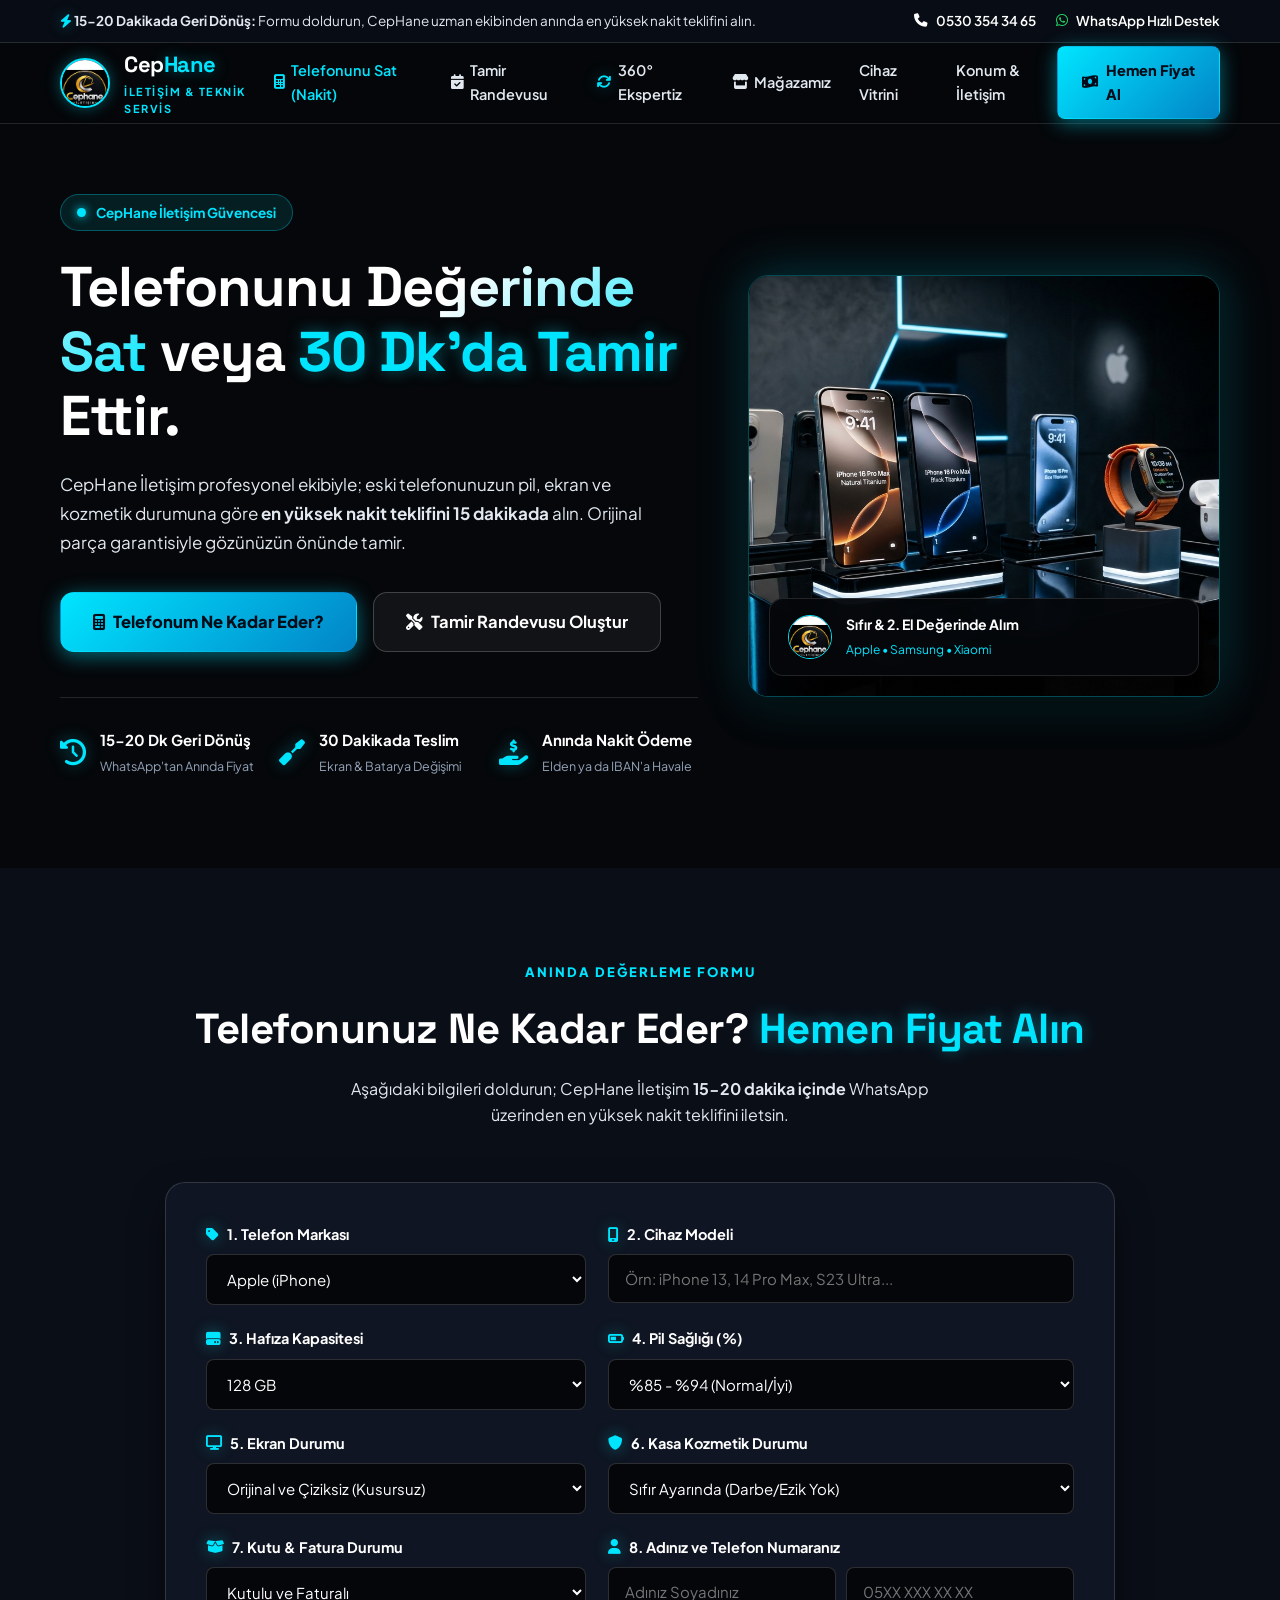
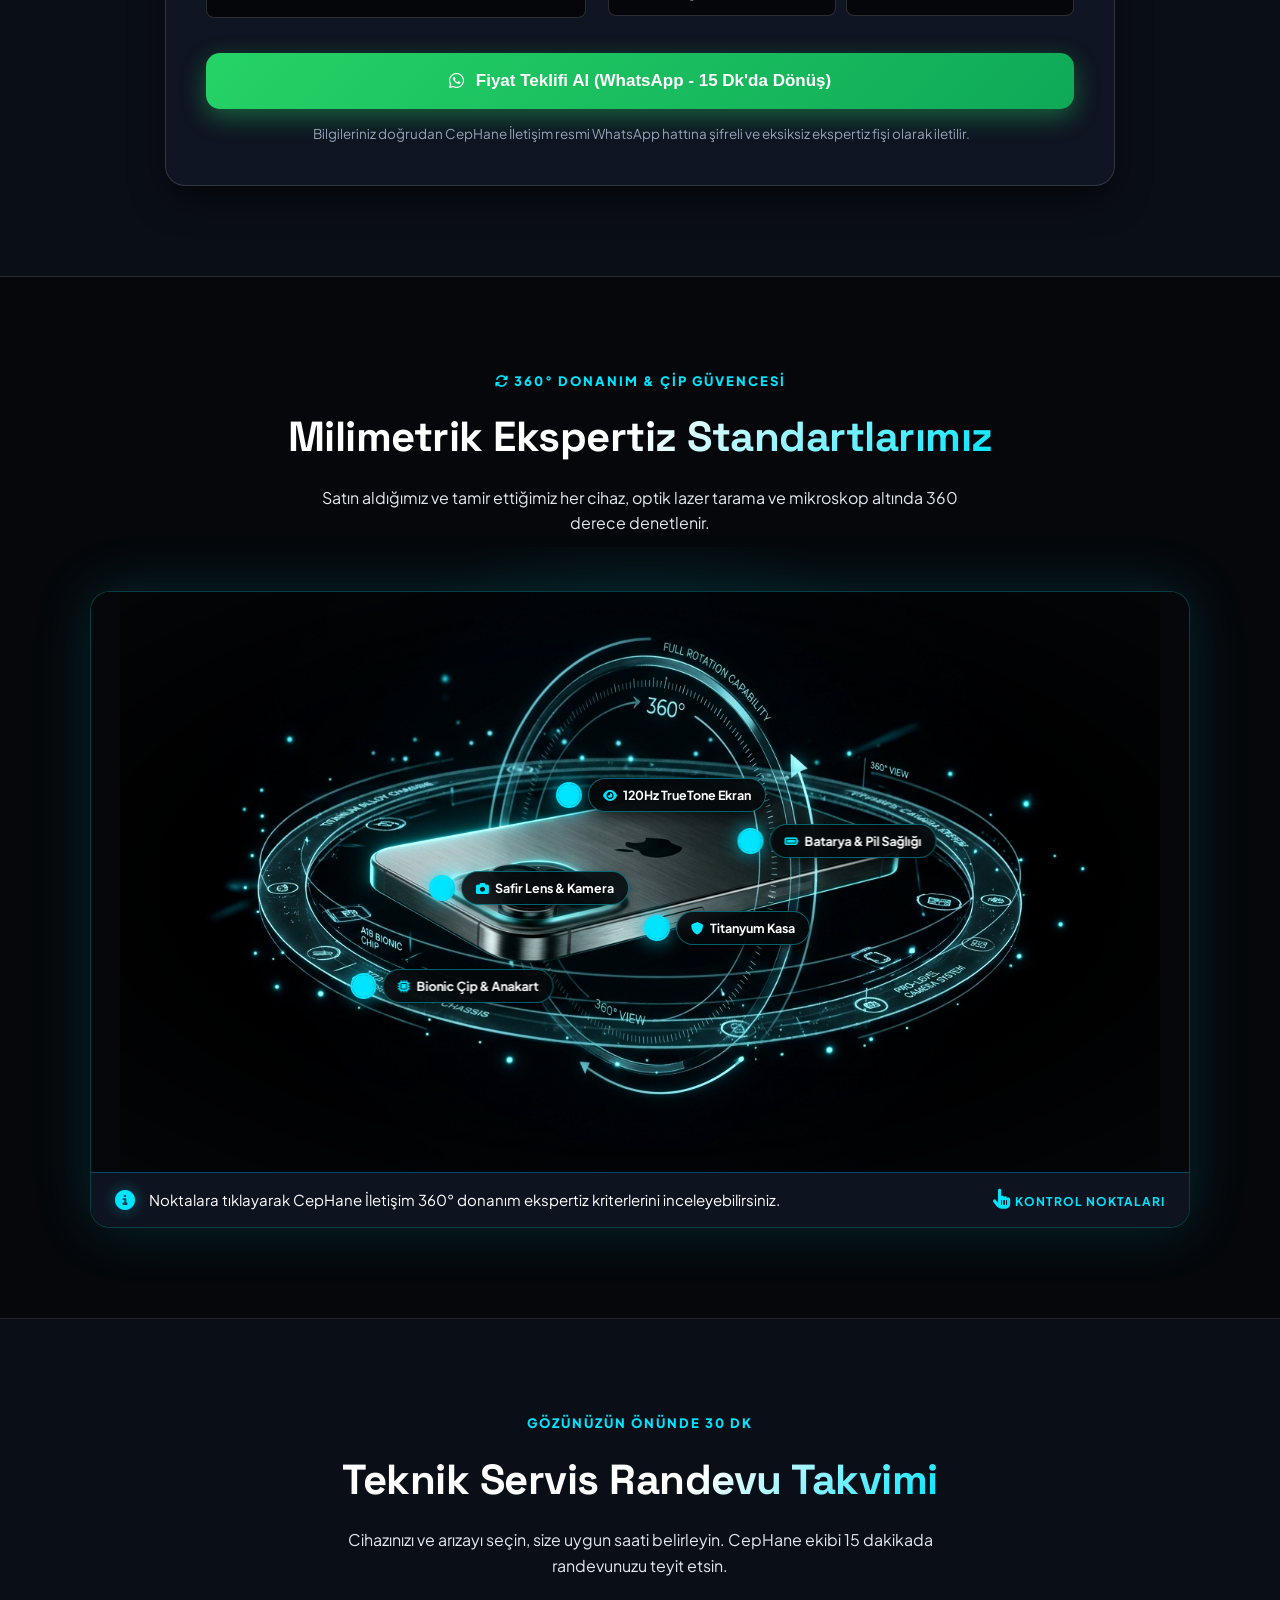
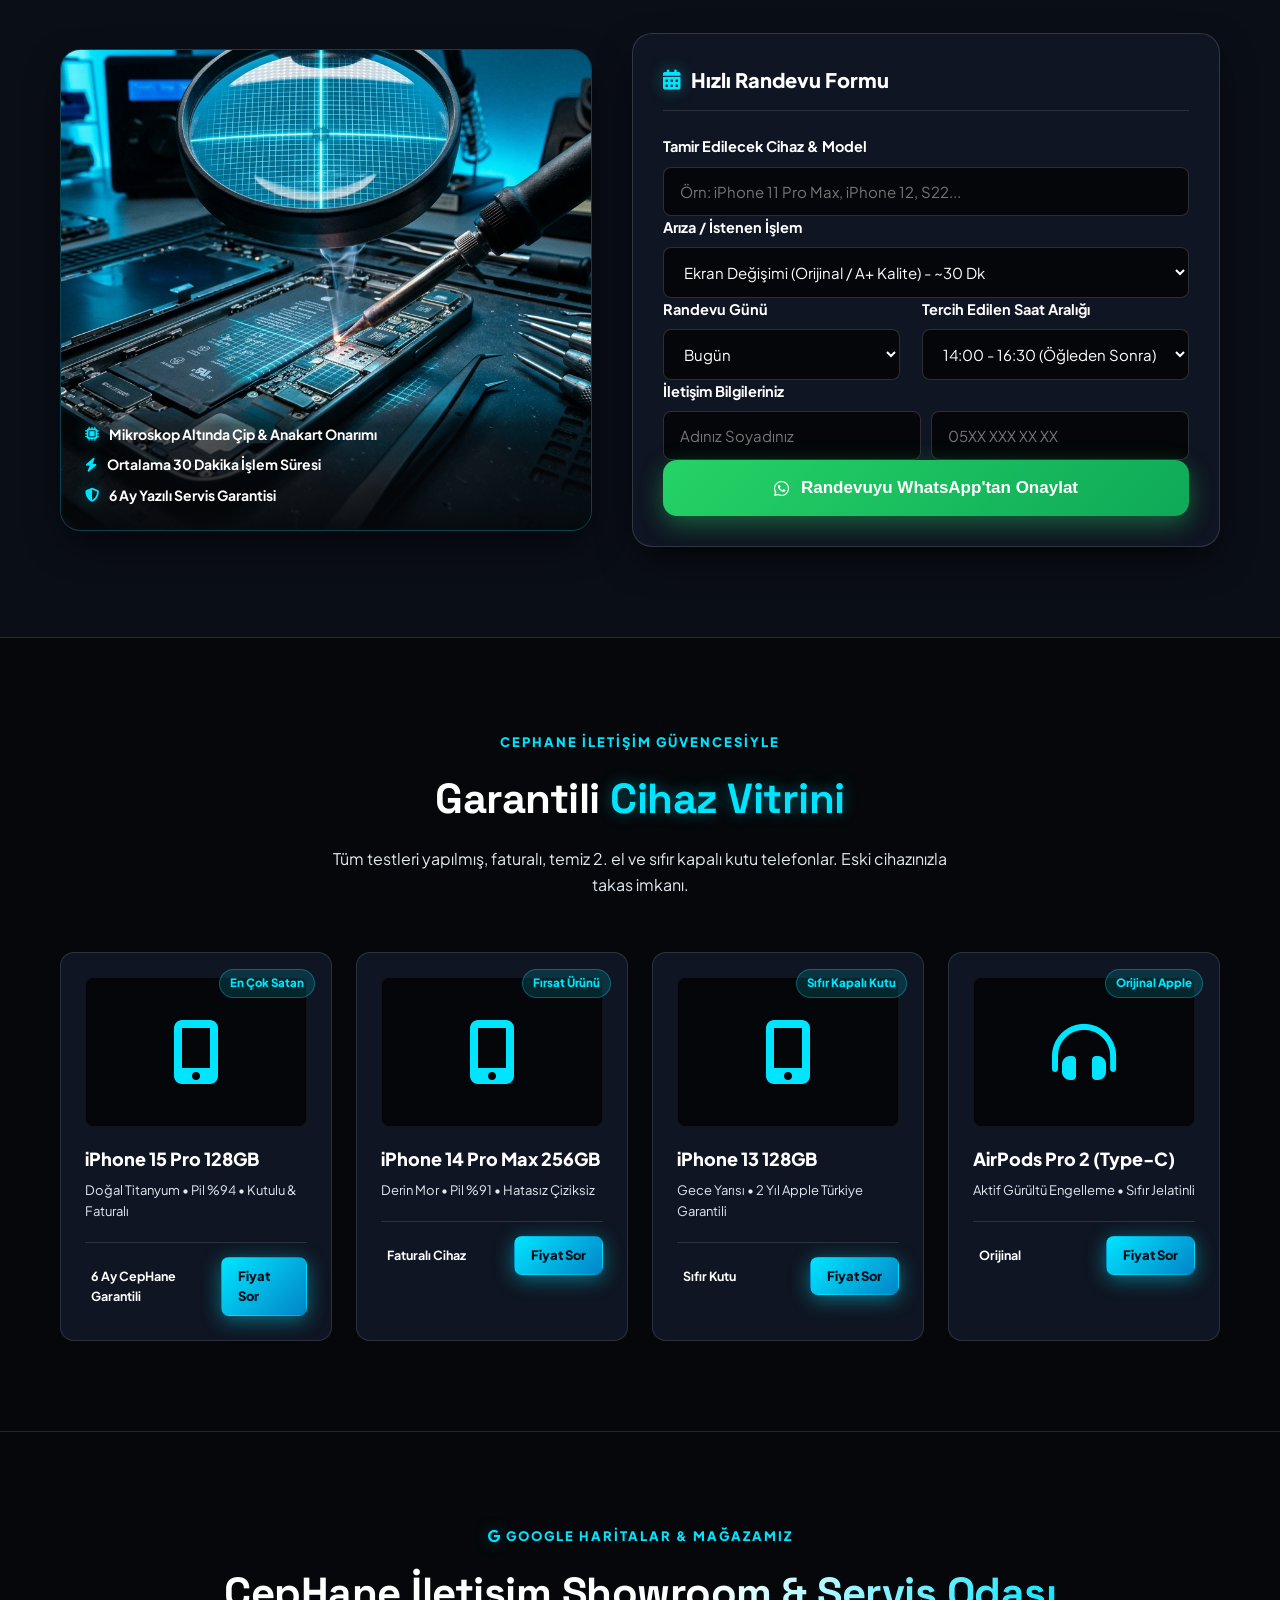
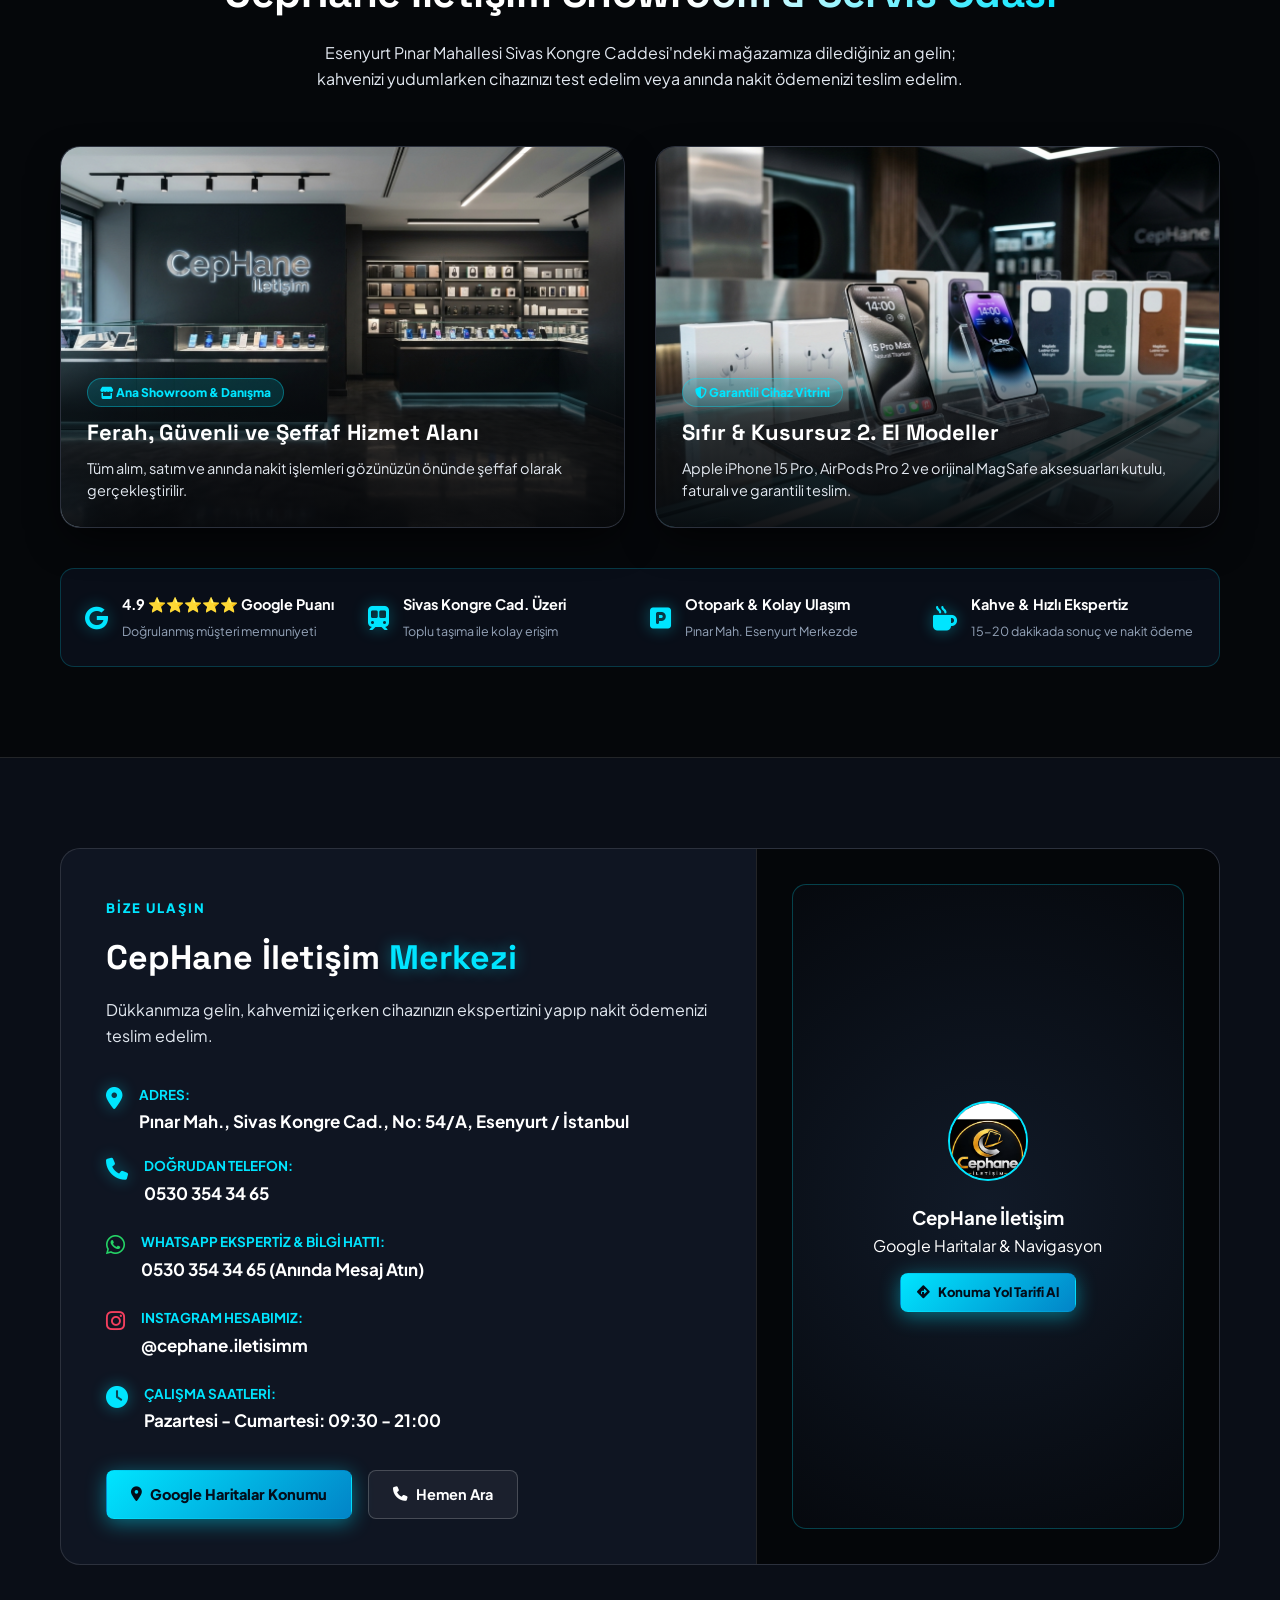
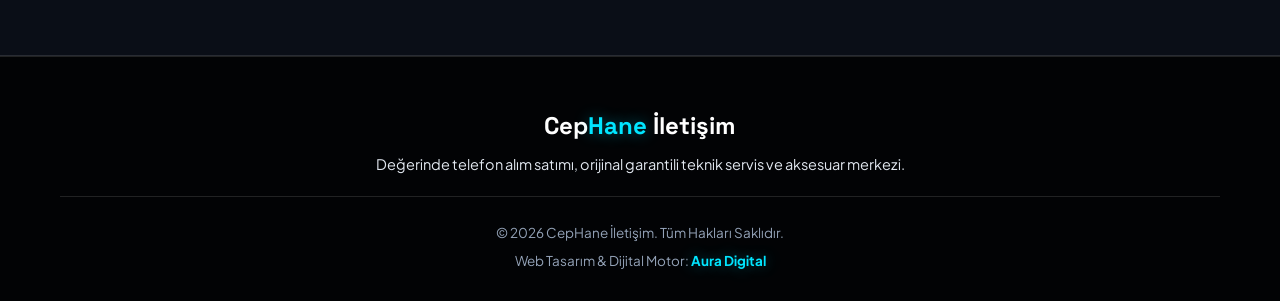
==== commit cbd79ae5: "fix(cephane): correct exact location to Esenyurt (Pinar Mah. Sivas Kongre Cad. No:54/A)" ====
--- a/cephane/index.html
+++ b/cephane/index.html
@@ -3,8 +3,8 @@
 <head>
   <meta charset="UTF-8">
   <meta name="viewport" content="width=device-width, initial-scale=1.0">
-  <title>CepHane İletişim | Değerinde Telefon Alım & Hızlı Teknik Servis</title>
-  <meta name="description" content="CepHane İletişim: Telefonunuzu 15 dakikada nakite çevirin veya 30 dakikada garantili tamir ettirin. WhatsApp: 0530 354 34 65">
+  <title>CepHane İletişim Esenyurt | Değerinde Telefon Alım & Hızlı Teknik Servis</title>
+  <meta name="description" content="CepHane İletişim Esenyurt: Telefonunuzu 15 dakikada nakite çevirin veya 30 dakikada garantili tamir ettirin. WhatsApp: 0530 354 34 65">
   
   <!-- Fonts & Icons -->
   <link rel="preconnect" href="https://fonts.googleapis.com">
@@ -438,13 +438,13 @@
     </div>
   </section>
 
-  <!-- GOOGLE HARİTALAR & MAĞAZAMIZDAN KARELER (TEPEÜSTÜ / ÜMRANİYE) -->
+  <!-- GOOGLE HARİTALAR & MAĞAZAMIZDAN KARELER (ESENYURT / İSTANBUL) -->
   <section class="section-wrapper" id="magaza">
     <div class="container">
       <div class="section-header text-center">
         <span class="section-tag"><i class="fa-brands fa-google text-cyan"></i> Google Haritalar & Mağazamız</span>
         <h2 class="section-title">CepHane İletişim <span class="gradient-text">Showroom & Servis Odası</span></h2>
-        <p class="section-sub">Ümraniye Tepeüstü'ndeki mağazamıza dilediğiniz an gelin; kahvenizi yudumlarken cihazınızı test edelim veya anında nakit ödemenizi teslim edelim.</p>
+        <p class="section-sub">Esenyurt Pınar Mahallesi Sivas Kongre Caddesi'ndeki mağazamıza dilediğiniz an gelin; kahvenizi yudumlarken cihazınızı test edelim veya anında nakit ödemenizi teslim edelim.</p>
       </div>
 
       <div class="store-gallery-grid">
@@ -478,7 +478,7 @@
         <div class="store-feat-item">
           <i class="fa-solid fa-train-subway text-cyan"></i>
           <div>
-            <strong>Altınşehir Metrosuna 3 Dk</strong>
+            <strong>Sivas Kongre Cad. Üzeri</strong>
             <span>Toplu taşıma ile kolay erişim</span>
           </div>
         </div>
@@ -486,7 +486,7 @@
           <i class="fa-solid fa-square-parking text-cyan"></i>
           <div>
             <strong>Otopark & Kolay Ulaşım</strong>
-            <span>Doğanevler Caddesi üzerinde</span>
+            <span>Pınar Mah. Esenyurt Merkezde</span>
           </div>
         </div>
         <div class="store-feat-item">
@@ -512,7 +512,7 @@
             <i class="fa-solid fa-location-dot text-cyan"></i>
             <div>
               <strong>Adres:</strong>
-              <span>Tepeüstü Mah., Doğanevler Cad., No: 20/B, Ümraniye / İstanbul (Altınşehir Metro Durağı Yanı)</span>
+              <span>Pınar Mah., Sivas Kongre Cad., No: 54/A, Esenyurt / İstanbul</span>
             </div>
           </div>
 
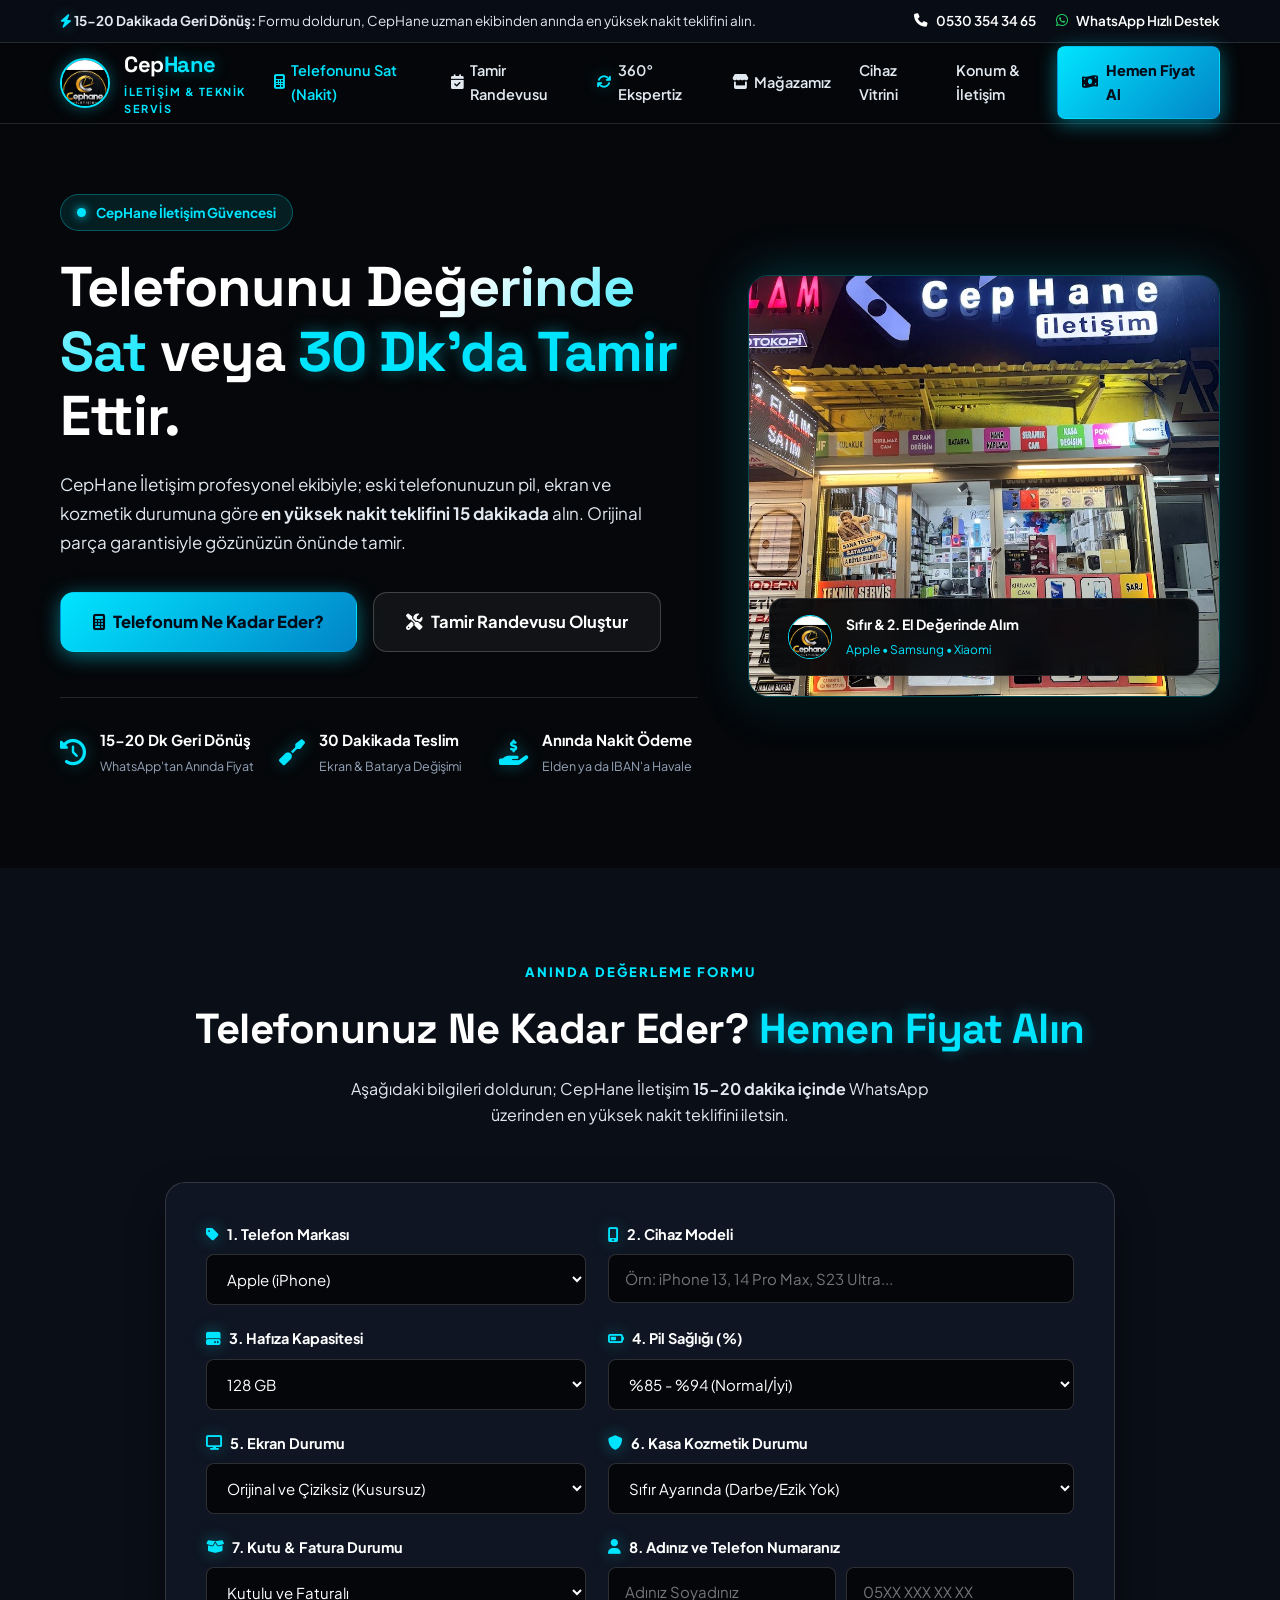
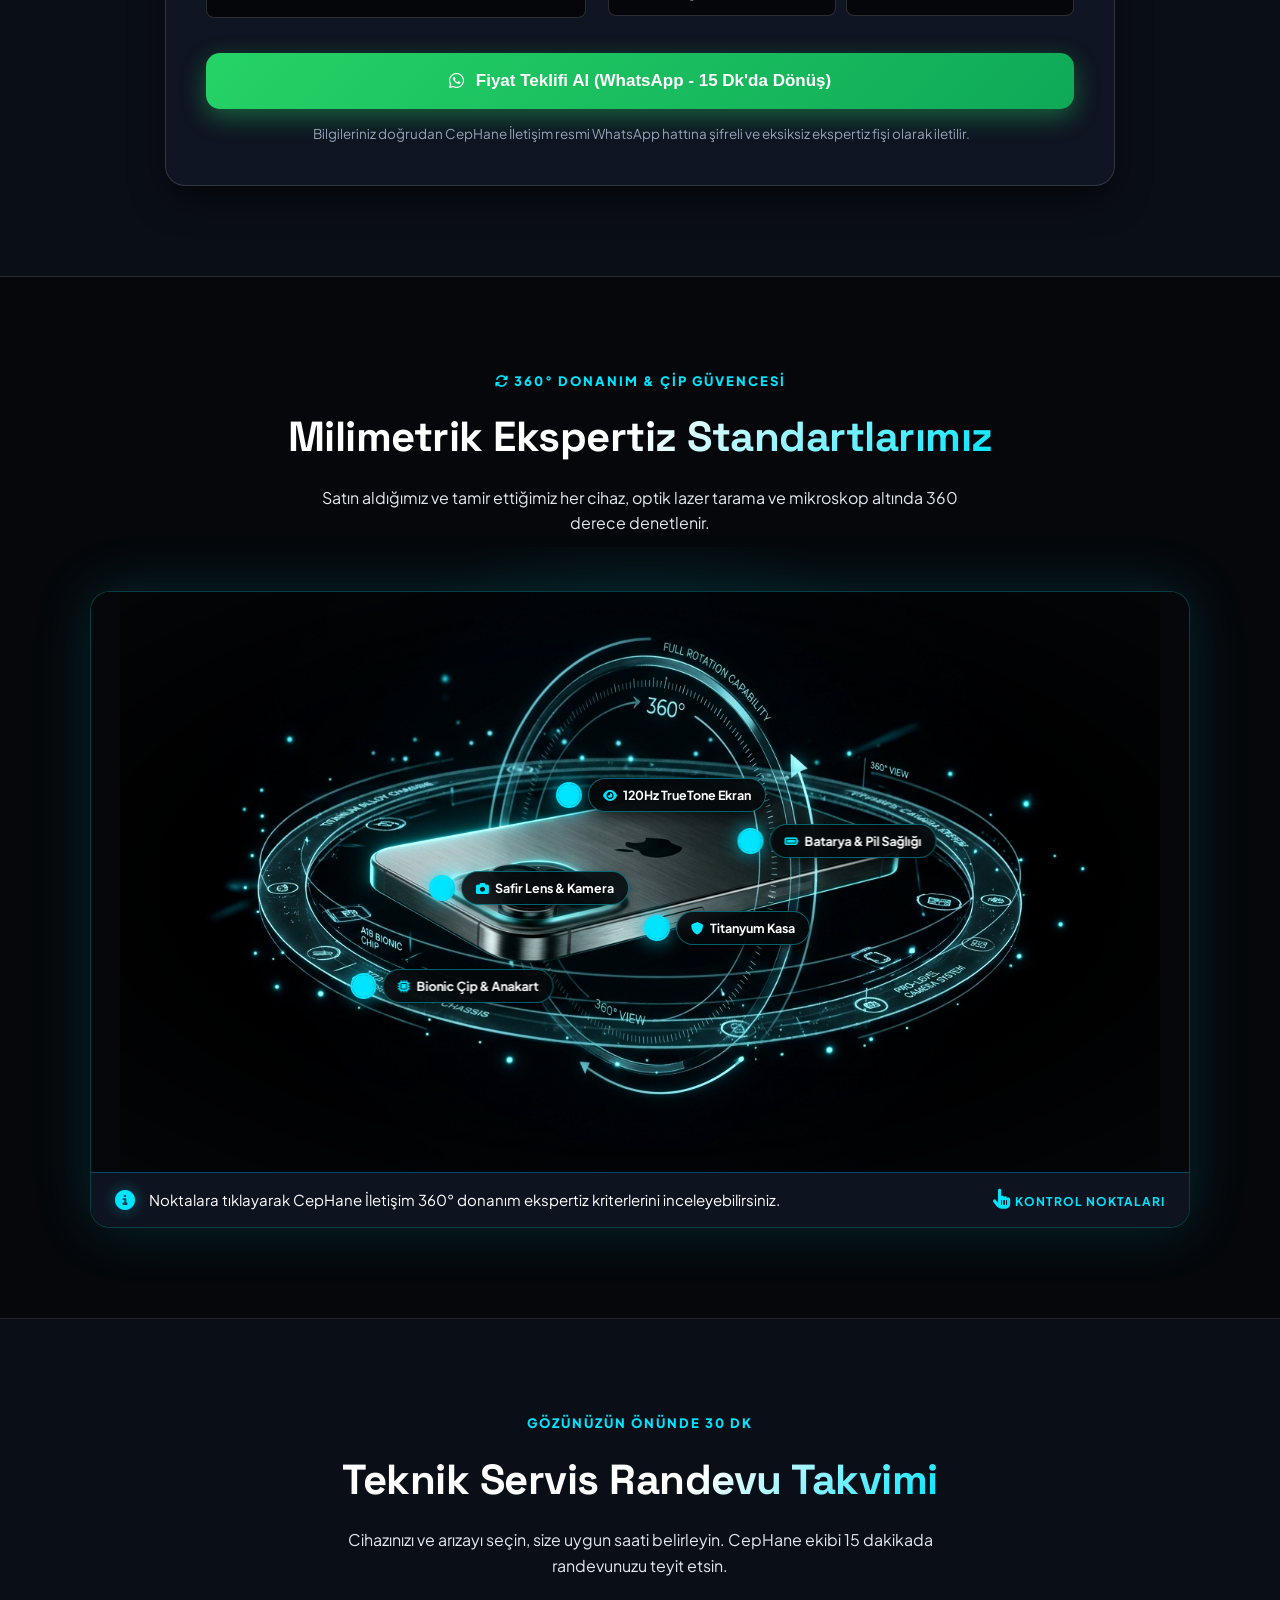
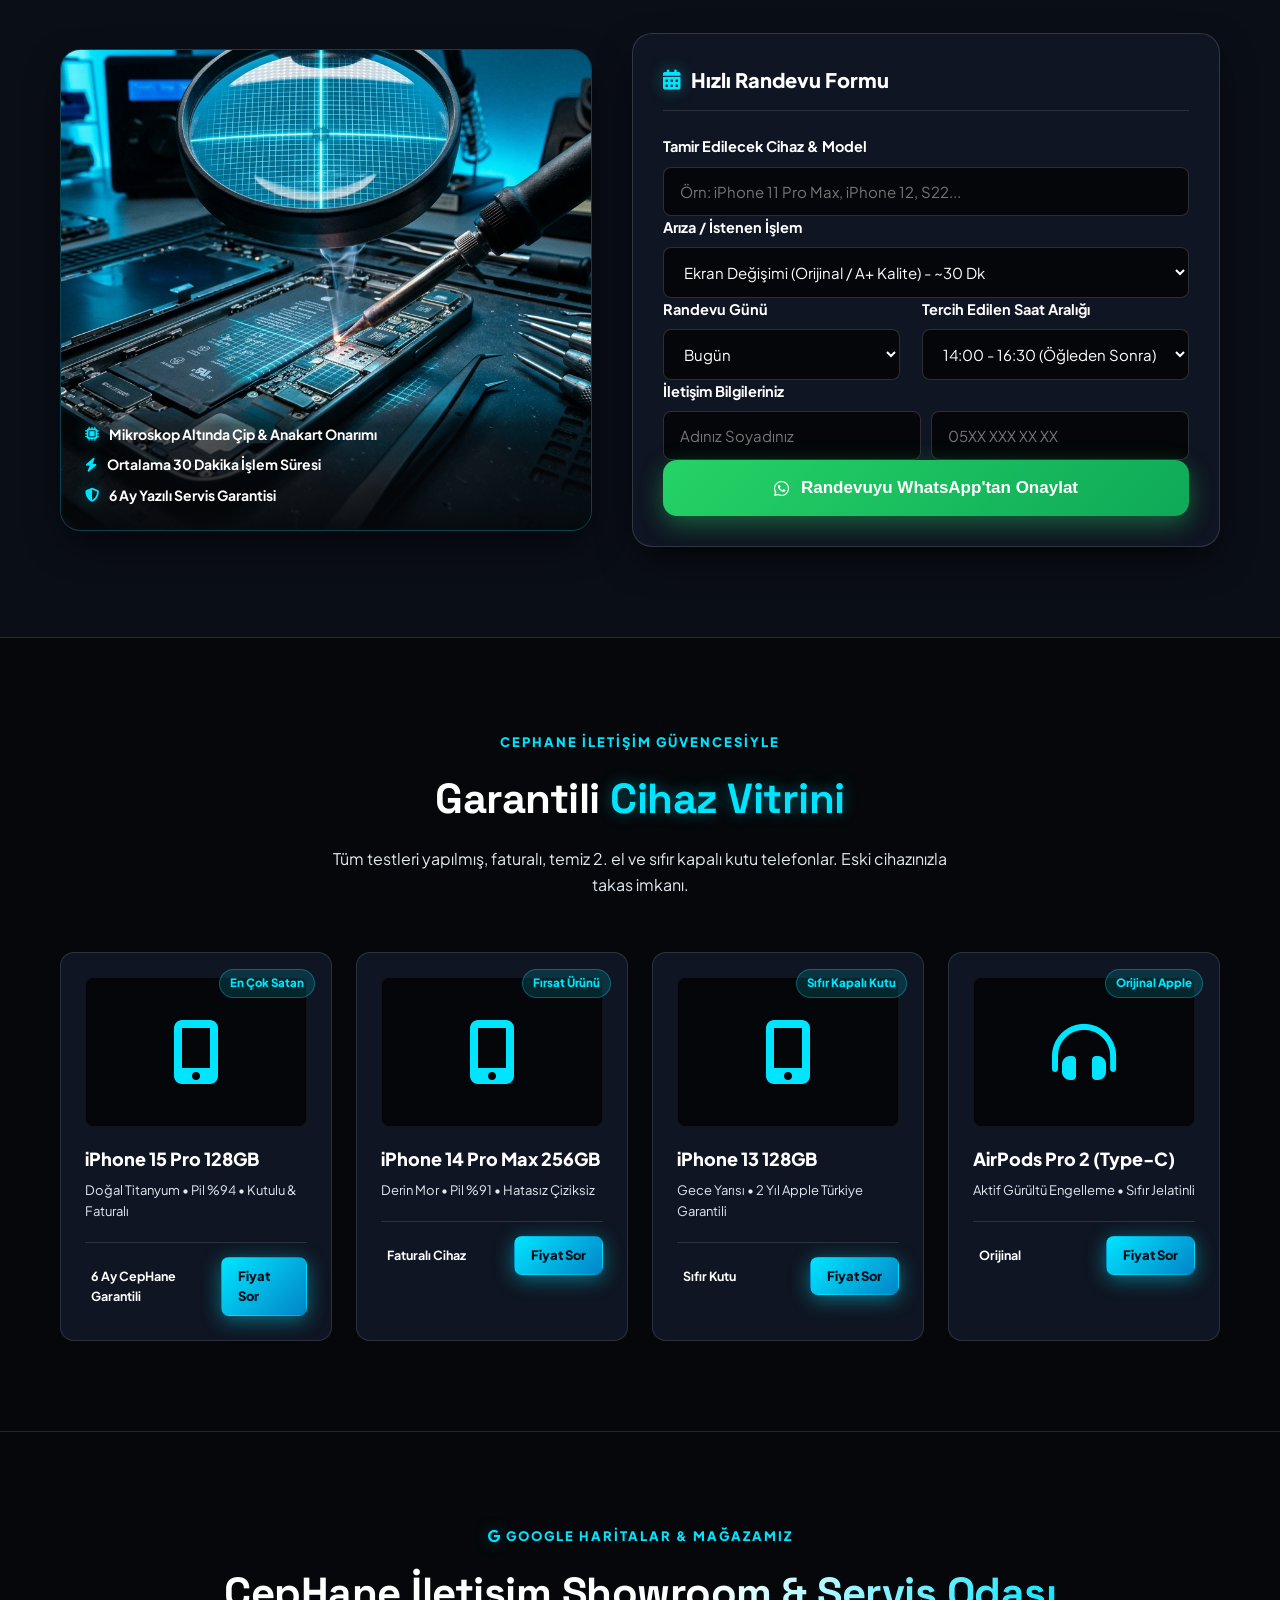
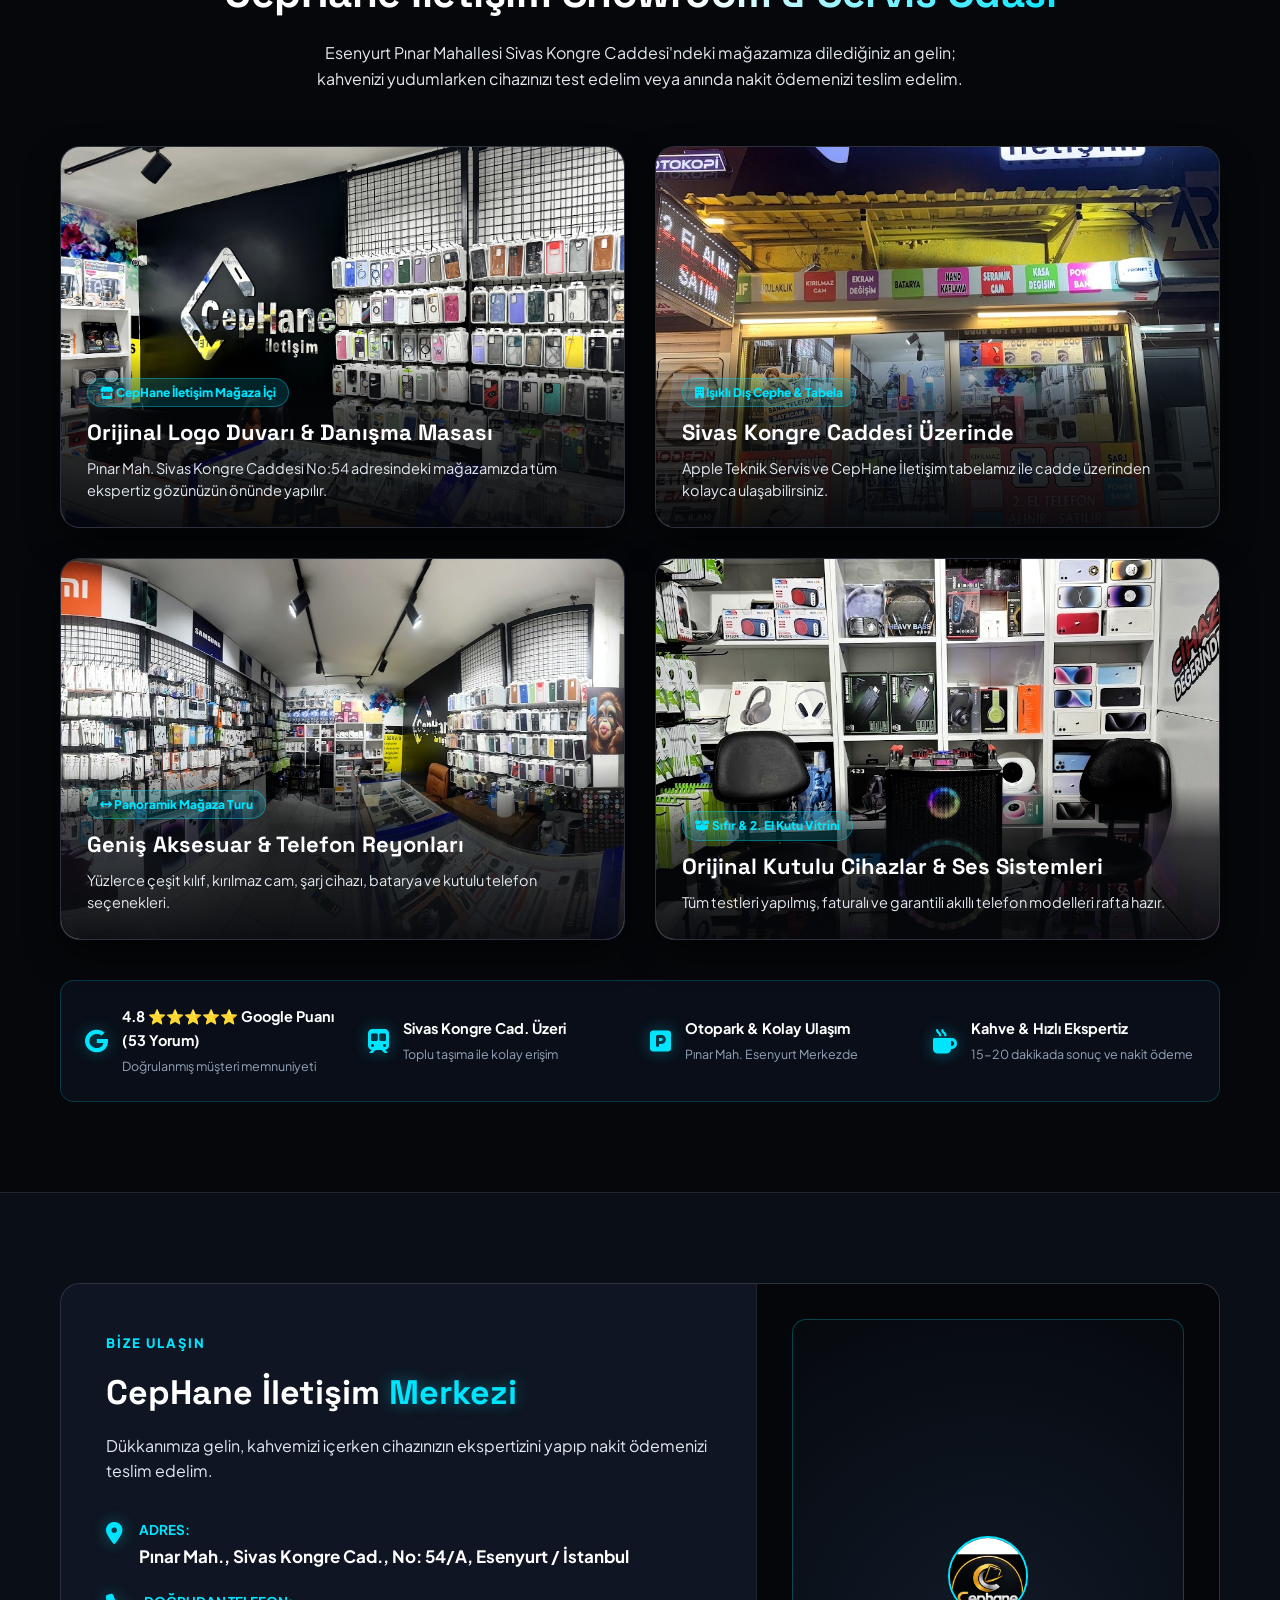
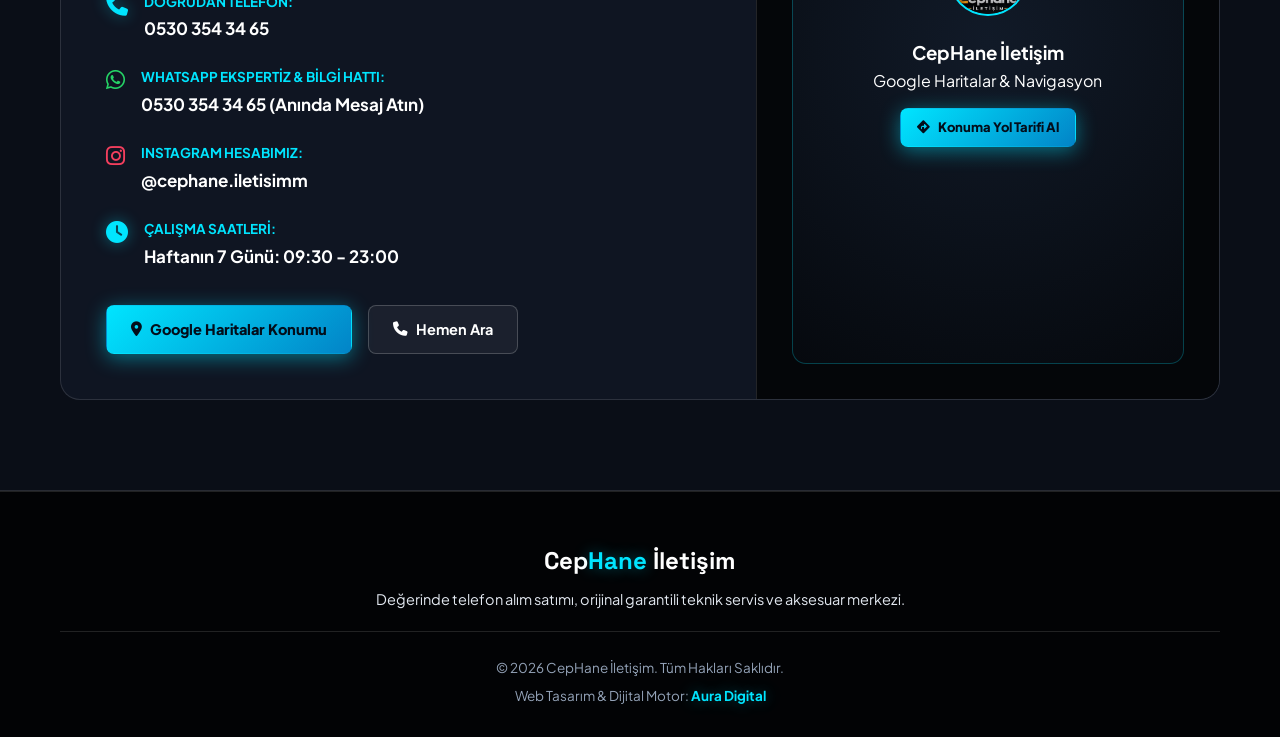
==== commit 54493afd: "feat(cephane): integrate authentic Google Maps store photos (storefront, showroom logo wall, panoram" ====
--- a/cephane/index.html
+++ b/cephane/index.html
@@ -121,7 +121,7 @@
 
       <div class="hero-visual">
         <div class="visual-frame">
-          <img src="assets/hero_devices.jpg" alt="Apple iPhone Vitrini" class="hero-img-main">
+          <img src="assets/real_storefront_night.jpg" alt="CepHane İletişim Esenyurt Mağazası" class="hero-img-main">
           <div class="visual-floating-badge">
             <img src="assets/logo.png" alt="Logo" class="badge-mini-logo">
             <div>
@@ -449,20 +449,38 @@
 
       <div class="store-gallery-grid">
         <div class="store-card">
-          <img src="assets/store_interior.jpg" alt="CepHane İletişim Mağaza İçi ve Showroom" class="store-card-img">
+          <img src="assets/real_store_interior.jpg" alt="CepHane İletişim Gerçek Showroom" class="store-card-img">
           <div class="store-card-overlay">
-            <span class="store-tag"><i class="fa-solid fa-store"></i> Ana Showroom & Danışma</span>
-            <h3>Ferah, Güvenli ve Şeffaf Hizmet Alanı</h3>
-            <p>Tüm alım, satım ve anında nakit işlemleri gözünüzün önünde şeffaf olarak gerçekleştirilir.</p>
+            <span class="store-tag"><i class="fa-solid fa-store"></i> CepHane İletişim Mağaza İçi</span>
+            <h3>Orijinal Logo Duvarı & Danışma Masası</h3>
+            <p>Pınar Mah. Sivas Kongre Caddesi No:54 adresindeki mağazamızda tüm ekspertiz gözünüzün önünde yapılır.</p>
           </div>
         </div>
 
         <div class="store-card">
-          <img src="assets/store_vitrine.jpg" alt="CepHane İletişim Cihaz Vitrini ve Aksesuarlar" class="store-card-img">
+          <img src="assets/real_storefront_night.jpg" alt="CepHane İletişim Dükkan Cephesi" class="store-card-img">
           <div class="store-card-overlay">
-            <span class="store-tag"><i class="fa-solid fa-shield-halved"></i> Garantili Cihaz Vitrini</span>
-            <h3>Sıfır & Kusursuz 2. El Modeller</h3>
-            <p>Apple iPhone 15 Pro, AirPods Pro 2 ve orijinal MagSafe aksesuarları kutulu, faturalı ve garantili teslim.</p>
+            <span class="store-tag"><i class="fa-solid fa-building"></i> Işıklı Dış Cephe & Tabela</span>
+            <h3>Sivas Kongre Caddesi Üzerinde</h3>
+            <p>Apple Teknik Servis ve CepHane İletişim tabelamız ile cadde üzerinden kolayca ulaşabilirsiniz.</p>
+          </div>
+        </div>
+
+        <div class="store-card">
+          <img src="assets/real_store_panoramic.jpg" alt="CepHane İletişim Panoramik Mağaza Görünümü" class="store-card-img">
+          <div class="store-card-overlay">
+            <span class="store-tag"><i class="fa-solid fa-arrows-left-right"></i> Panoramik Mağaza Turu</span>
+            <h3>Geniş Aksesuar & Telefon Reyonları</h3>
+            <p>Yüzlerce çeşit kılıf, kırılmaz cam, şarj cihazı, batarya ve kutulu telefon seçenekleri.</p>
+          </div>
+        </div>
+
+        <div class="store-card">
+          <img src="assets/real_store_showcase.jpg" alt="CepHane İletişim Kutulu Cihaz Vitrini" class="store-card-img">
+          <div class="store-card-overlay">
+            <span class="store-tag"><i class="fa-solid fa-box-open"></i> Sıfır & 2. El Kutu Vitrini</span>
+            <h3>Orijinal Kutulu Cihazlar & Ses Sistemleri</h3>
+            <p>Tüm testleri yapılmış, faturalı ve garantili akıllı telefon modelleri rafta hazır.</p>
           </div>
         </div>
       </div>
@@ -471,7 +489,7 @@
         <div class="store-feat-item">
           <i class="fa-brands fa-google text-cyan"></i>
           <div>
-            <strong>4.9 ⭐⭐⭐⭐⭐ Google Puanı</strong>
+            <strong>4.8 ⭐⭐⭐⭐⭐ Google Puanı (53 Yorum)</strong>
             <span>Doğrulanmış müşteri memnuniyeti</span>
           </div>
         </div>
@@ -545,7 +563,7 @@
               <i class="fa-solid fa-clock text-cyan"></i>
               <div>
                 <strong>Çalışma Saatleri:</strong>
-                <span>Pazartesi - Cumartesi: 09:30 - 21:00</span>
+                <span>Haftanın 7 Günü: 09:30 - 23:00</span>
               </div>
             </div>
           </div>
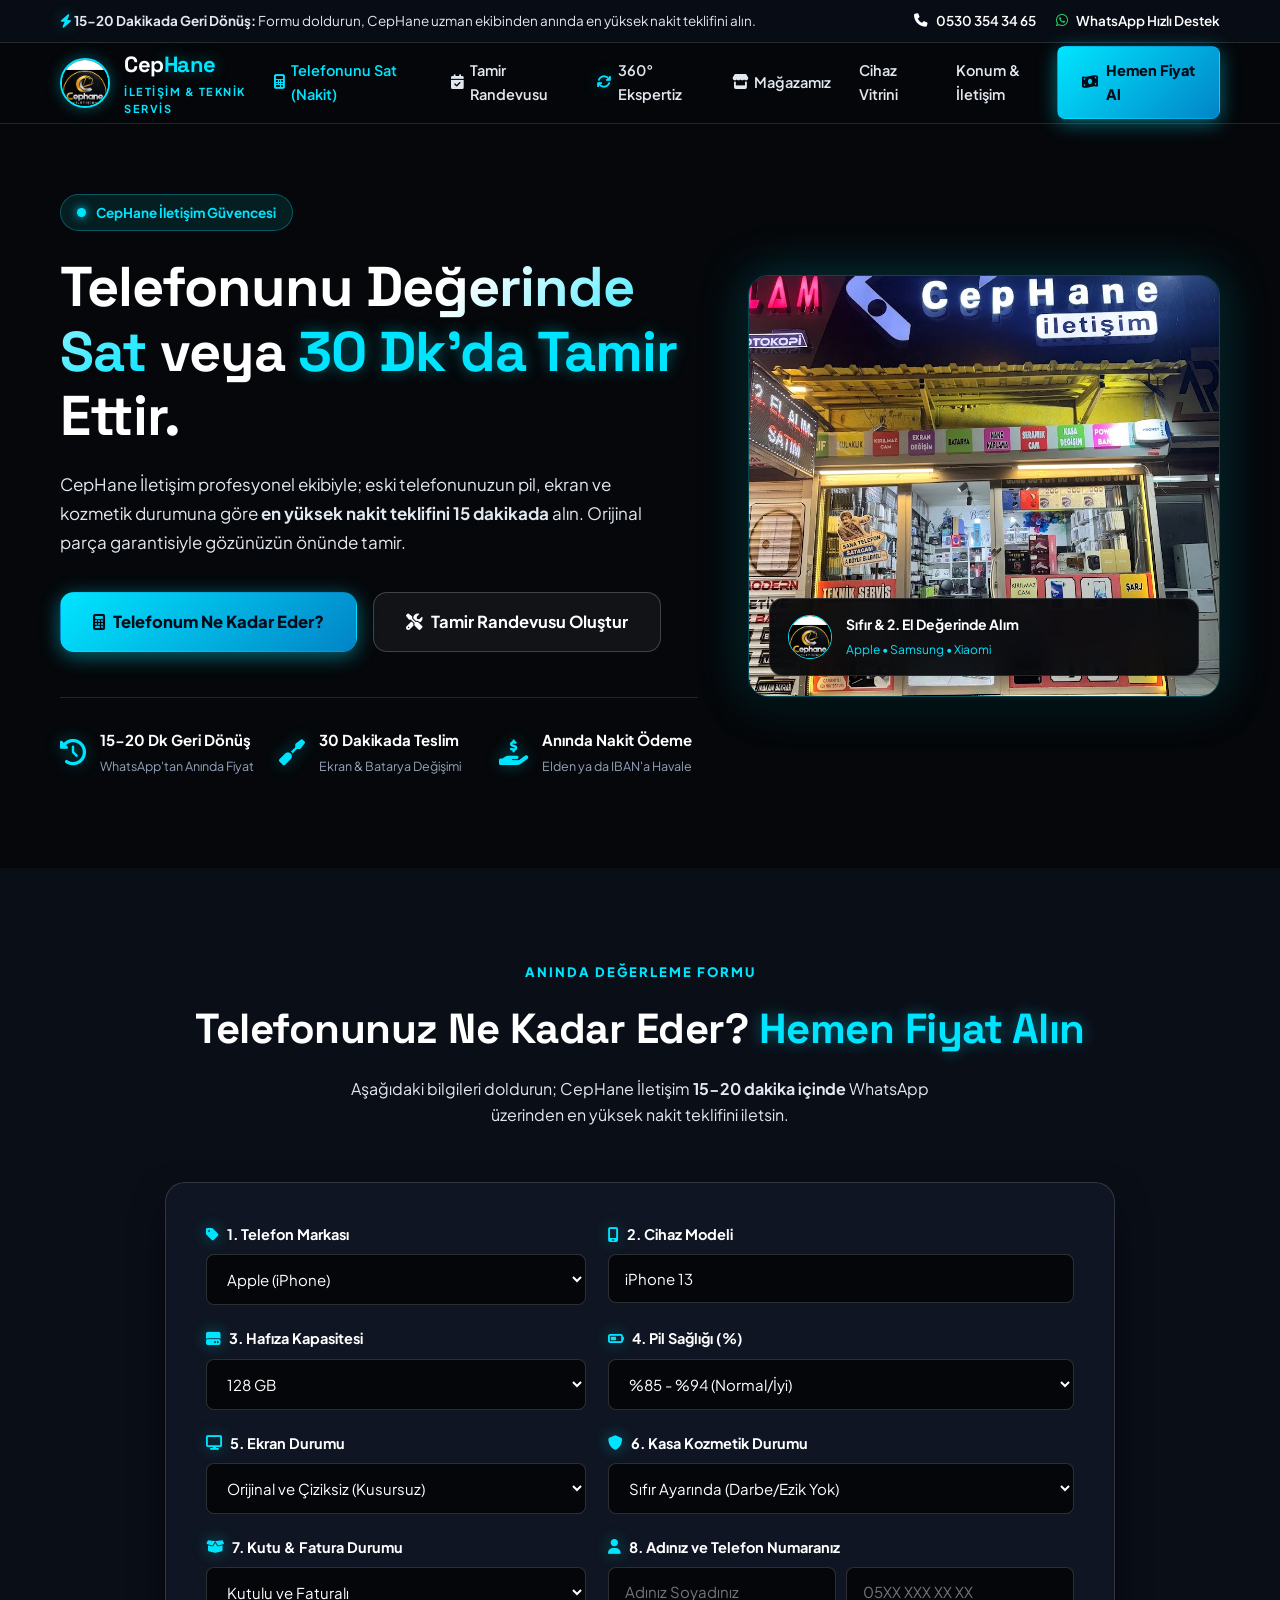
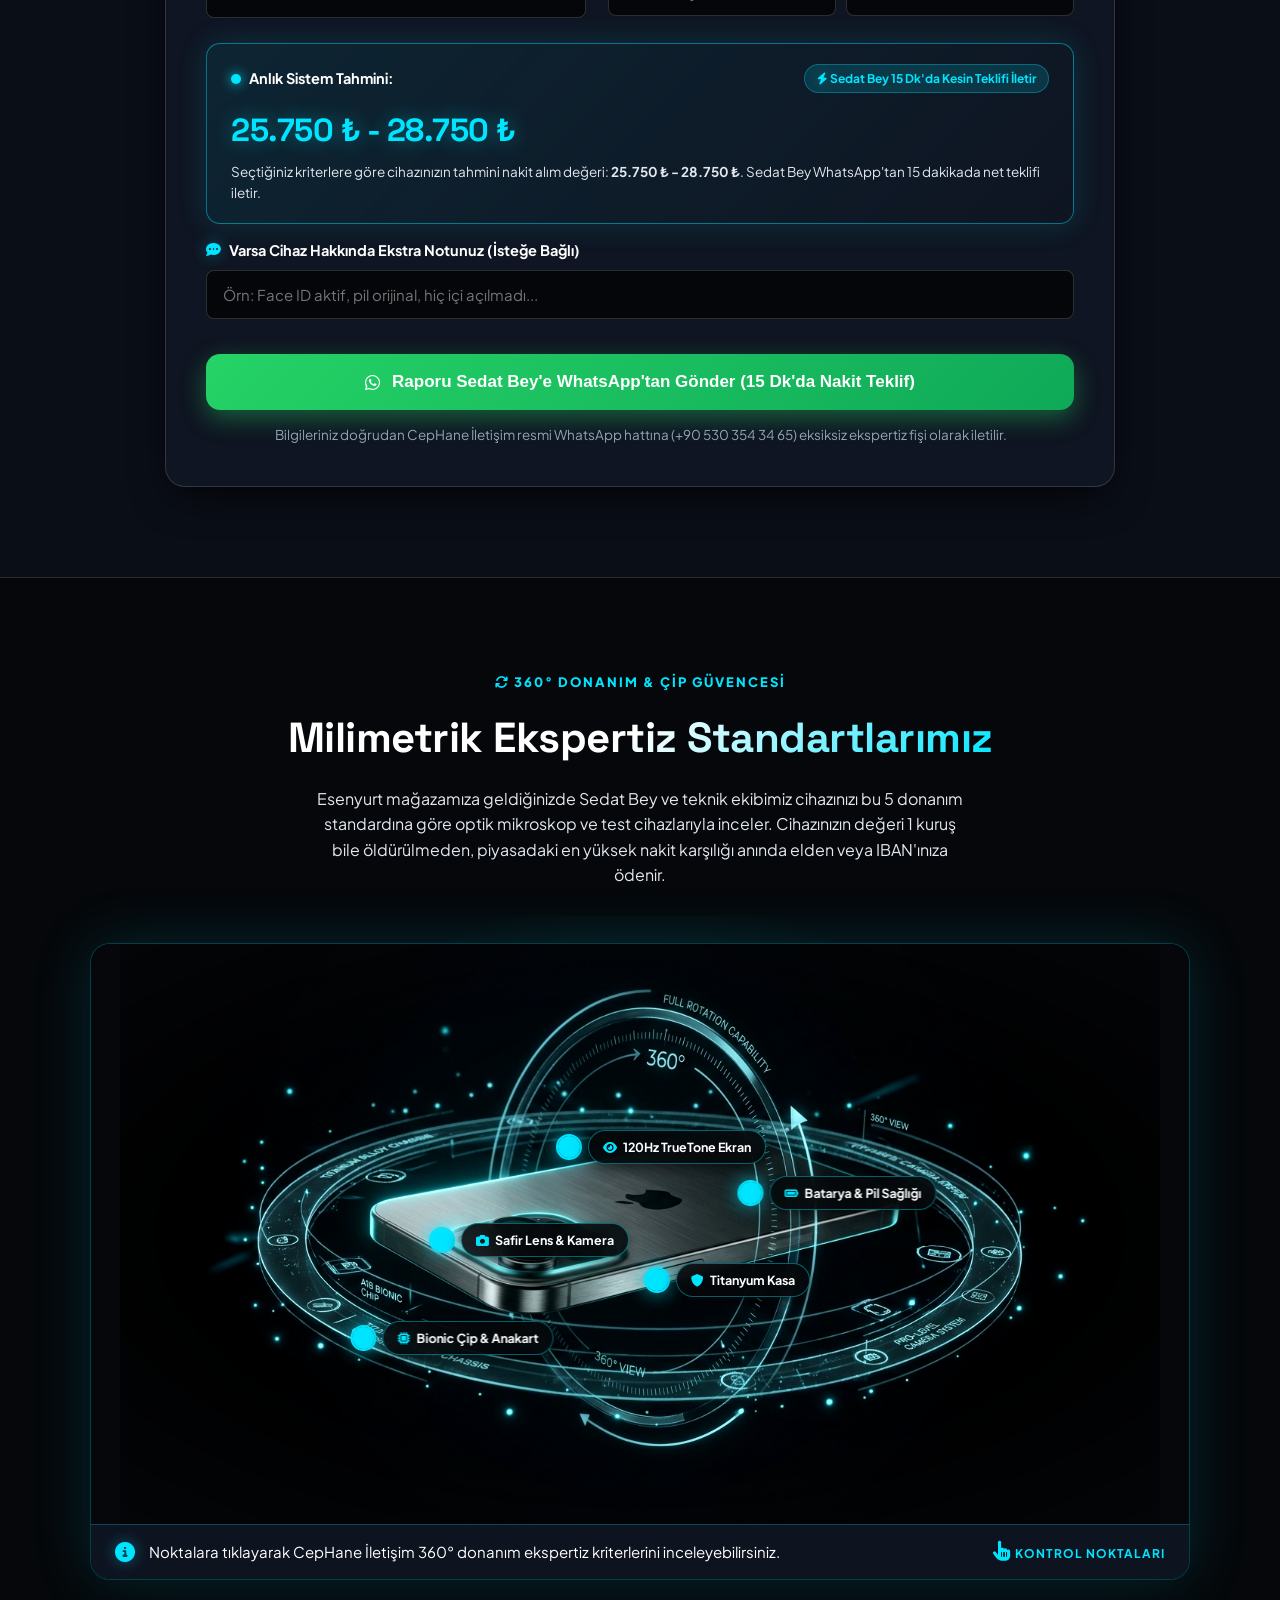
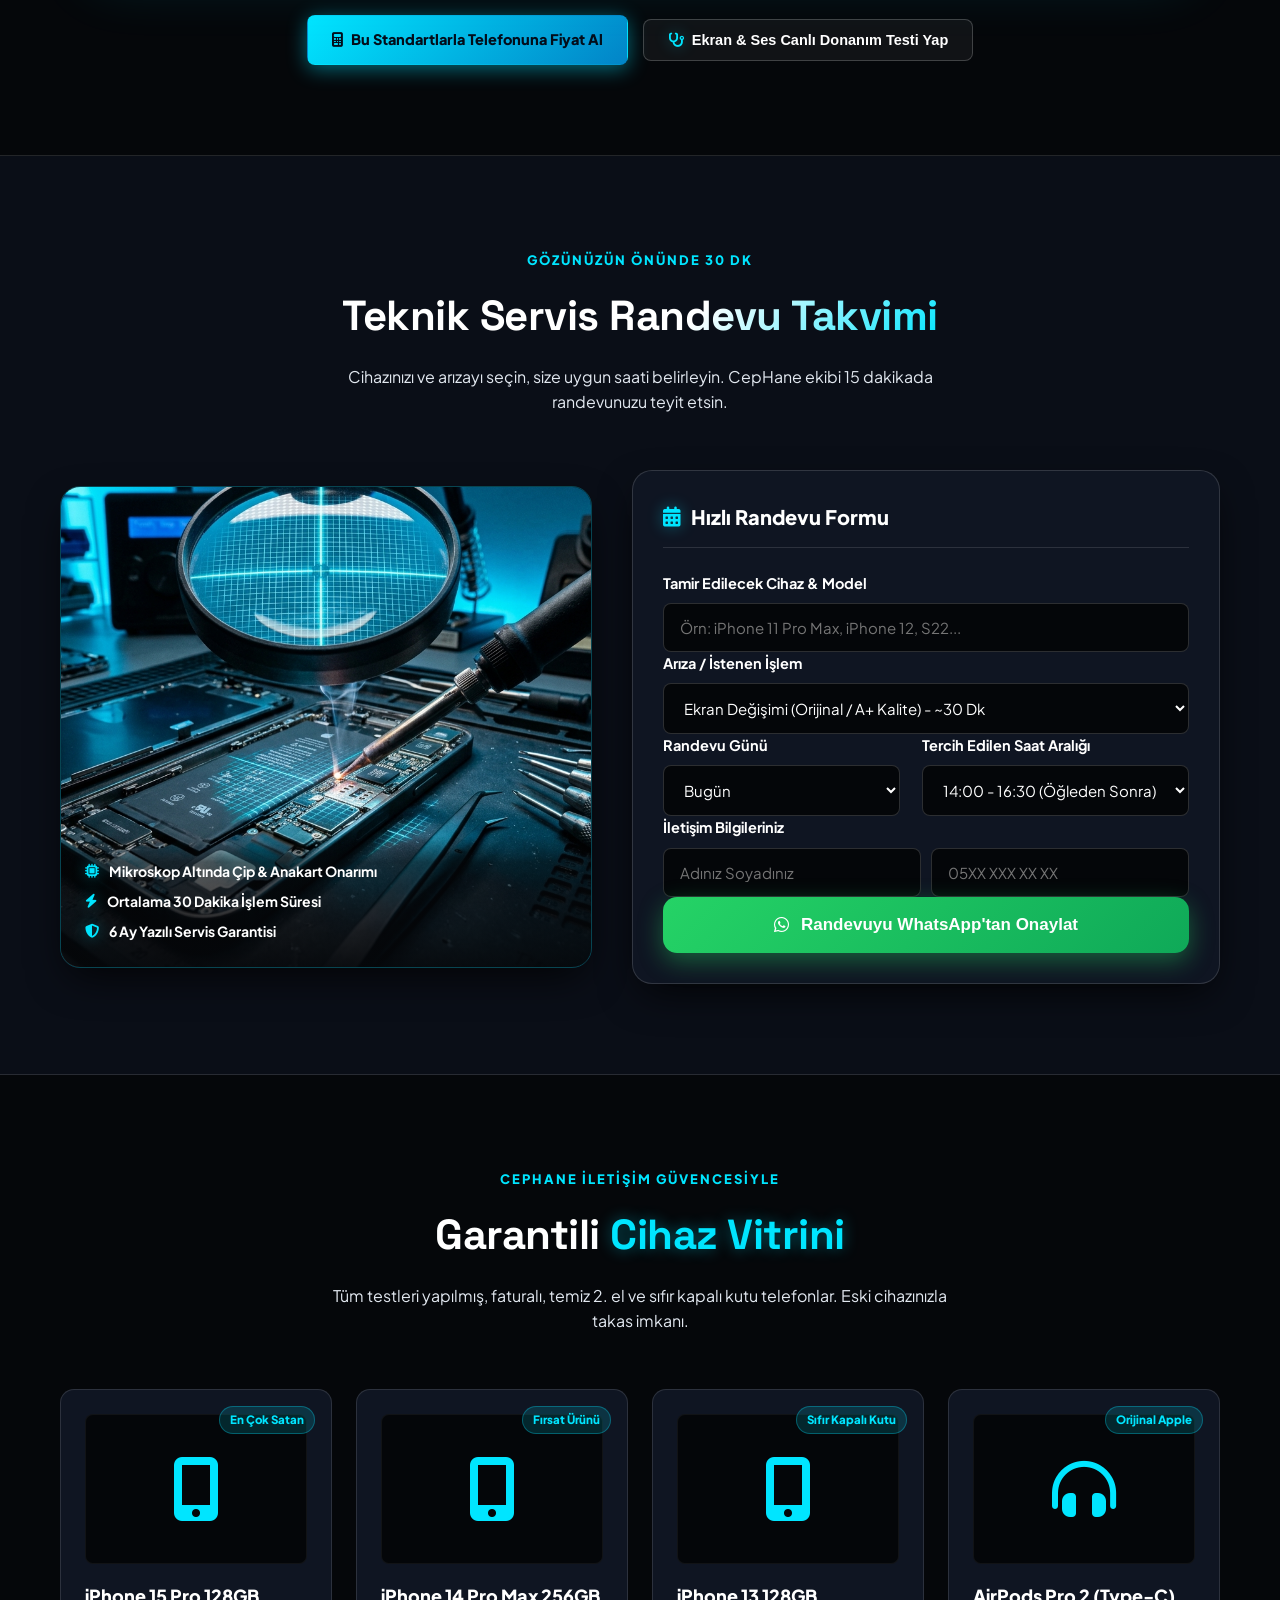
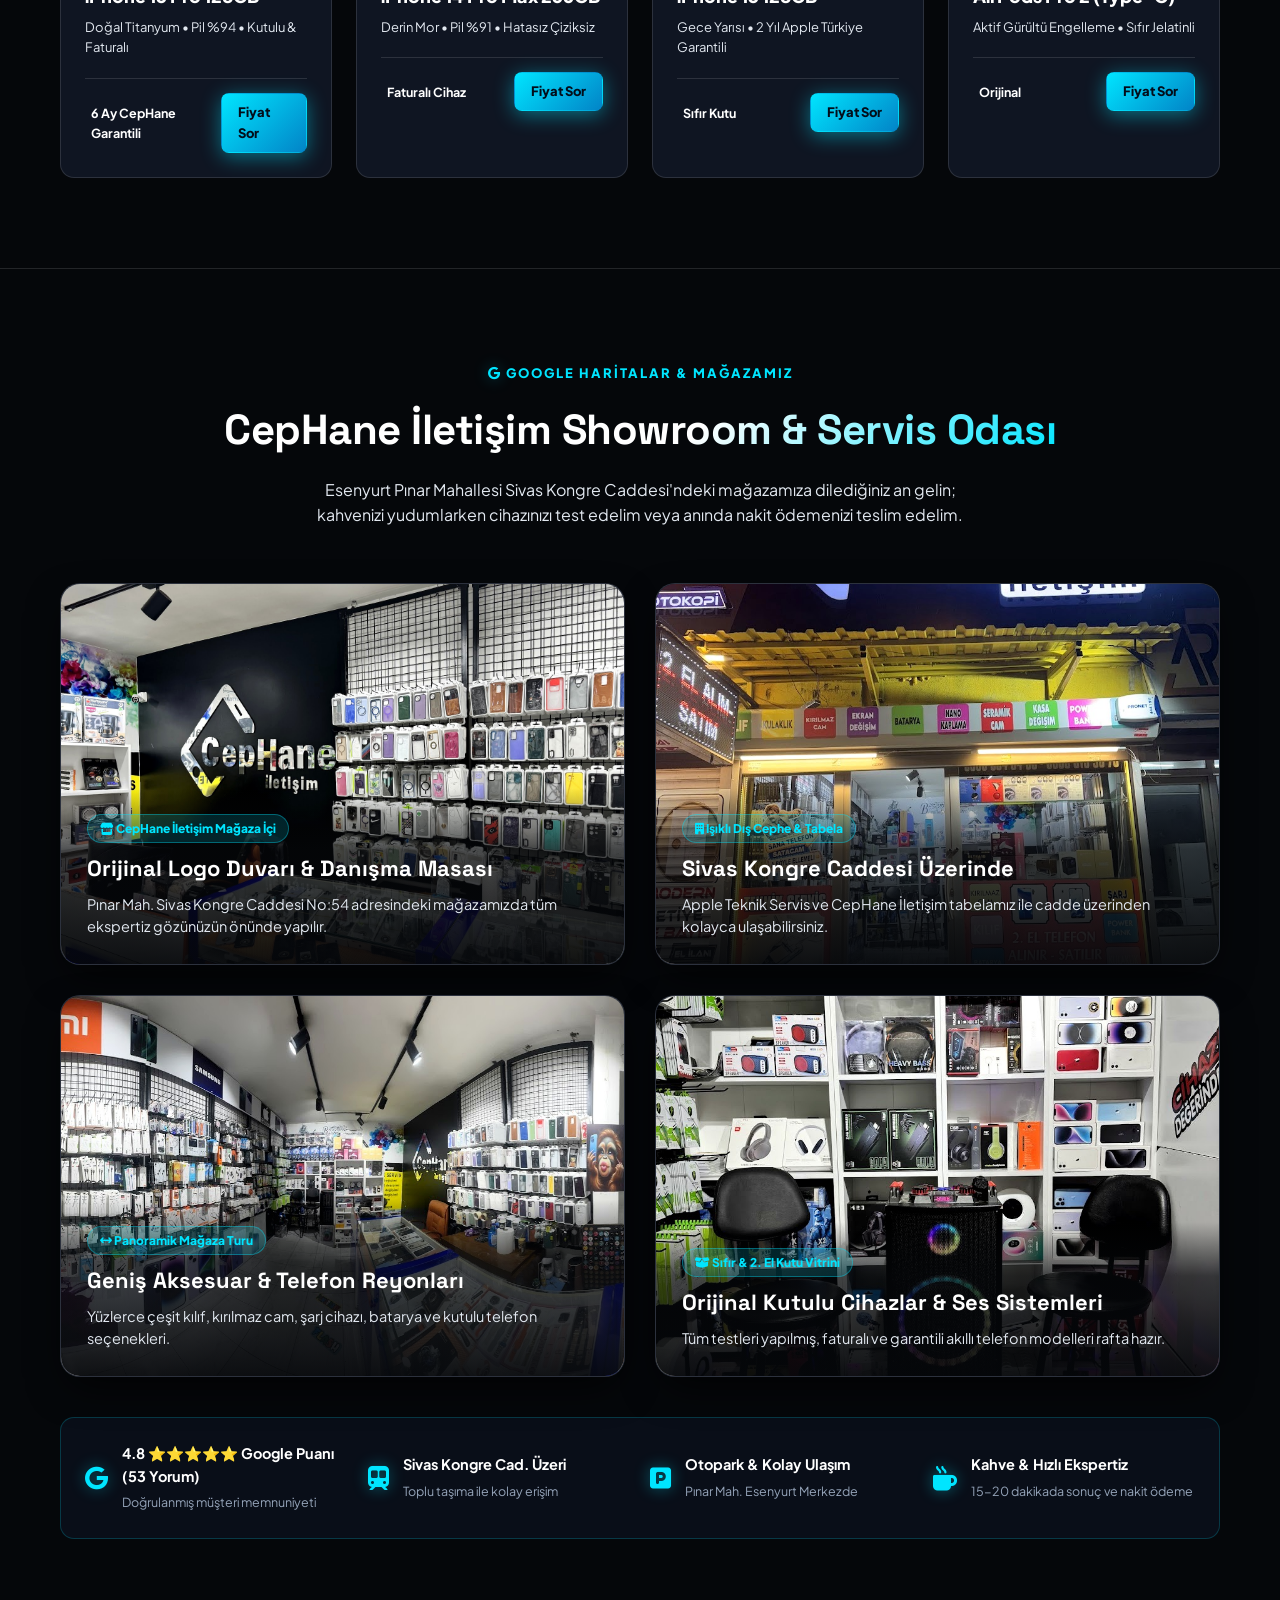
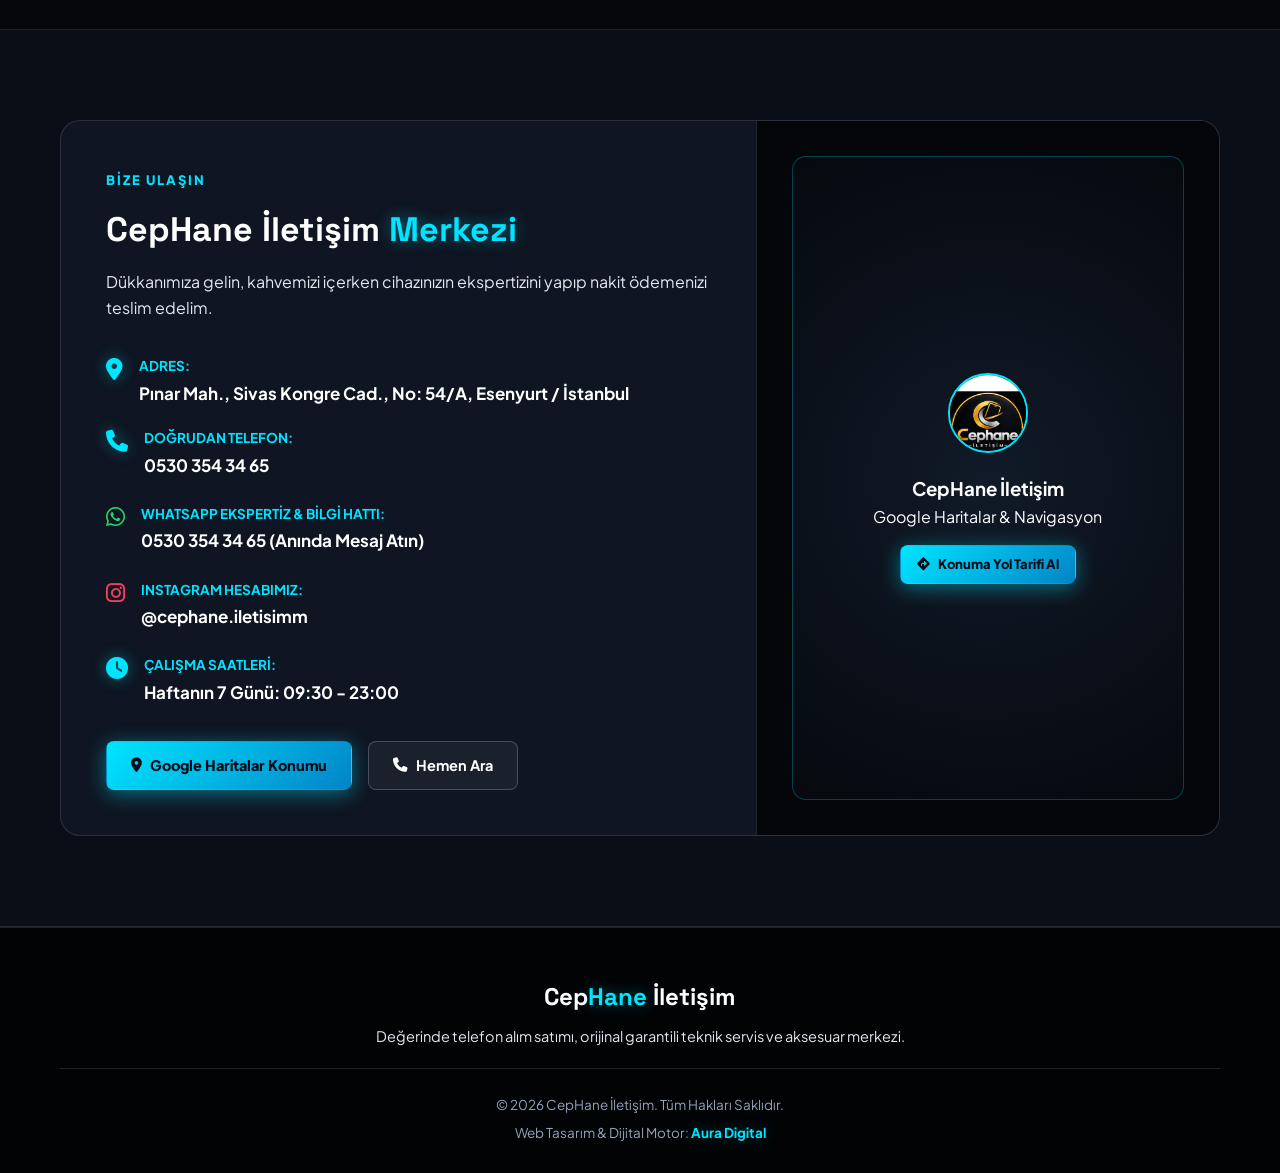
==== commit 034e2ffb: "feat(cephane): flawless valuation report to Sedat WhatsApp with live price estimator & hardware test" ====
--- a/cephane/index.html
+++ b/cephane/index.html
@@ -157,10 +157,41 @@
               </select>
             </div>
 
-            <!-- Model -->
+            <!-- Model (Datalist ile Hızlı Seçim + Serbest Yazım) -->
             <div class="form-group">
               <label class="form-label"><i class="fa-solid fa-mobile-screen text-cyan"></i> 2. Cihaz Modeli</label>
-              <input type="text" id="valModel" class="form-control" placeholder="Örn: iPhone 13, 14 Pro Max, S23 Ultra..." required>
+              <input type="text" id="valModel" list="popularModels" class="form-control" placeholder="Seçin veya yazın (Örn: iPhone 13, 14 Pro Max, S23 Ultra...)" required>
+              <datalist id="popularModels">
+                <option value="iPhone 16 Pro Max">
+                <option value="iPhone 16 Pro">
+                <option value="iPhone 16 Plus">
+                <option value="iPhone 16">
+                <option value="iPhone 15 Pro Max">
+                <option value="iPhone 15 Pro">
+                <option value="iPhone 15 Plus">
+                <option value="iPhone 15">
+                <option value="iPhone 14 Pro Max">
+                <option value="iPhone 14 Pro">
+                <option value="iPhone 14 Plus">
+                <option value="iPhone 14">
+                <option value="iPhone 13 Pro Max">
+                <option value="iPhone 13 Pro">
+                <option value="iPhone 13">
+                <option value="iPhone 13 mini">
+                <option value="iPhone 12 Pro Max">
+                <option value="iPhone 12 Pro">
+                <option value="iPhone 12">
+                <option value="iPhone 11 Pro Max">
+                <option value="iPhone 11">
+                <option value="Samsung Galaxy S24 Ultra">
+                <option value="Samsung Galaxy S24+">
+                <option value="Samsung Galaxy S24">
+                <option value="Samsung Galaxy S23 Ultra">
+                <option value="Samsung Galaxy S23">
+                <option value="Samsung Galaxy S22 Ultra">
+                <option value="Xiaomi 14 Ultra / 14">
+                <option value="Redmi Note 13 Pro">
+              </datalist>
             </div>
 
             <!-- Hafıza -->
@@ -183,7 +214,7 @@
                 <option value="%85 - %94 (Normal/İyi)" selected>%85 - %94 (Normal/İyi)</option>
                 <option value="%80 - %84 (Orta)">%80 - %84 (Orta)</option>
                 <option value="%80 Altı / Servis Uyarısı Veriyor">%80 Altı / Servis Uyarısı Veriyor</option>
-                <option value="Android / Pil Yüzdesi Bilinmiyor">Android / Pil Yüzdesi Bilinmiyor</option>
+                <option value="Android / Pil Sağlığı İyi">Android / Pil Sağlığı İyi</option>
               </select>
             </div>
 
@@ -229,24 +260,45 @@
             </div>
           </div>
 
+          <!-- Canlı Değerleme & Tahmini Fiyat Kartı -->
+          <div class="live-valuation-card" id="liveValCard">
+            <div class="live-val-header">
+              <div class="val-pulse-indicator">
+                <span class="val-pulse-dot"></span>
+                <strong>Anlık Sistem Tahmini:</strong>
+              </div>
+              <span class="live-val-badge"><i class="fa-solid fa-bolt text-cyan"></i> Sedat Bey 15 Dk'da Kesin Teklifi İletir</span>
+            </div>
+            <div class="live-val-body">
+              <div class="live-val-price" id="liveValPrice">24.500 ₺ - 27.500 ₺</div>
+              <p class="live-val-desc" id="liveValDesc">Seçtiğiniz kriterlere göre cihazınızın tahmini nakit piyasa değeri. Dükkanımızda nakit veya anında IBAN transferiyle teslim alıyoruz.</p>
+            </div>
+          </div>
+
+          <!-- Varsa Ekstra Not -->
+          <div class="form-group" style="margin-top: 15px;">
+            <label class="form-label"><i class="fa-solid fa-comment-dots text-cyan"></i> Varsa Cihaz Hakkında Ekstra Notunuz (İsteğe Bağlı)</label>
+            <input type="text" id="valCustomerNotes" class="form-control" placeholder="Örn: Face ID aktif, pil orijinal, hiç içi açılmadı...">
+          </div>
+
           <div class="form-submit-box">
-            <button type="submit" class="btn btn-whatsapp-giant">
-              <i class="fa-brands fa-whatsapp"></i> Fiyat Teklifi Al (WhatsApp - 15 Dk'da Dönüş)
+            <button type="submit" class="btn btn-whatsapp-giant" id="btnSubmitValuation">
+              <i class="fa-brands fa-whatsapp"></i> Raporu Sedat Bey'e WhatsApp'tan Gönder (15 Dk'da Nakit Teklif)
             </button>
-            <p class="submit-note"><i class="fa-solid fa-shield-check text-cyan"></i> Bilgileriniz doğrudan CepHane İletişim resmi WhatsApp hattına şifreli ve eksiksiz ekspertiz fişi olarak iletilir.</p>
+            <p class="submit-note"><i class="fa-solid fa-shield-check text-cyan"></i> Bilgileriniz doğrudan CepHane İletişim resmi WhatsApp hattına (+90 530 354 34 65) eksiksiz ekspertiz fişi olarak iletilir.</p>
           </div>
         </form>
       </div>
     </div>
   </section>
 
-  <!-- 360 DERECE AKILLI CİHAZ EKSPERTİZİ BÖLÜMÜ (ULTRA GÖRSEL ENTEGRASYONU) -->
+  <!-- 360 DERECE AKILLI CİHAZ EKSPERTİZİ BÖLÜMÜ (AMACI VE İŞLEVİ NETLEŞTİRİLDİ) -->
   <section class="section-wrapper panoramic-section" id="ekspertiz-360">
     <div class="container">
       <div class="section-header text-center">
         <span class="section-tag"><i class="fa-solid fa-arrows-rotate"></i> 360° Donanım & Çip Güvencesi</span>
         <h2 class="section-title">Milimetrik <span class="gradient-text">Ekspertiz Standartlarımız</span></h2>
-        <p class="section-sub">Satın aldığımız ve tamir ettiğimiz her cihaz, optik lazer tarama ve mikroskop altında 360 derece denetlenir.</p>
+        <p class="section-sub">Esenyurt mağazamıza geldiğinizde Sedat Bey ve teknik ekibimiz cihazınızı bu 5 donanım standardına göre optik mikroskop ve test cihazlarıyla inceler. Cihazınızın değeri 1 kuruş bile öldürülmeden, piyasadaki en yüksek nakit karşılığı anında elden veya IBAN'ınıza ödenir.</p>
       </div>
 
       <div class="panoramic-showcase-box" id="panoBox">
@@ -285,6 +337,15 @@
           <span id="panoInfoText">Noktalara tıklayarak CepHane İletişim 360° donanım ekspertiz kriterlerini inceleyebilirsiniz.</span>
           <span class="pano-badge-hint"><i class="fa-solid fa-hand-pointer"></i> Kontrol Noktaları</span>
         </div>
+      </div>
+
+      <div class="expertiz-action-bar">
+        <a href="#degerleme" class="btn btn-primary">
+          <i class="fa-solid fa-calculator"></i> Bu Standartlarla Telefonuna Fiyat Al
+        </a>
+        <button type="button" class="btn btn-outline" id="btnOpenSelfTest">
+          <i class="fa-solid fa-stethoscope text-cyan"></i> Ekran & Ses Canlı Donanım Testi Yap
+        </button>
       </div>
     </div>
   </section>
@@ -608,20 +669,93 @@
     </div>
   </footer>
 
-  <!-- MODAL: 15-20 DK GERİ DÖNÜŞ ONAYI -->
+  <!-- MODAL 1: 15-20 DK GERİ DÖNÜŞ VE WHATSAPP ONAYI -->
   <div class="modal-overlay" id="confirmModal">
     <div class="modal-card">
       <div class="modal-icon"><i class="fa-solid fa-circle-check text-cyan"></i></div>
-      <h3 id="modalTitle">Talebiniz Alındı!</h3>
+      <h3 id="modalTitle">Talebiniz Sedat Bey'e İletildi! 🎉</h3>
+      <div class="modal-summary-box" id="modalSummaryBox">
+        <!-- JS tarafından doldurulur -->
+      </div>
       <p id="modalDesc">
-        Formdaki tüm cihaz detayları ekspertiz fişi olarak hazırlandı. 
-        <strong>15-20 dakika içerisinde</strong> CepHane İletişim ekibi tarafından WhatsApp üzerinden size en yüksek nakit teklifi iletilecektir.
+        Cihaz ve iletişim bilgileriniz eksiksiz ekspertiz fişi olarak hazırlandı. 
+        <strong>15-20 dakika içerisinde</strong> Sedat Bey tarafından WhatsApp üzerinden size en yüksek nakit teklifi iletilecektir.
       </p>
       <div class="modal-actions">
         <a href="#" id="modalWaLink" target="_blank" class="btn btn-whatsapp-giant">
-          <i class="fa-brands fa-whatsapp"></i> WhatsApp Sohbetini Aç
+          <i class="fa-brands fa-whatsapp"></i> WhatsApp Sohbetini Aç & Sedat Bey'e Gönder
         </a>
-        <button class="btn btn-outline w-full" id="modalCloseBtn" style="margin-top: 10px;">Tamam</button>
+        <button class="btn btn-outline w-full" id="modalCloseBtn" style="margin-top: 10px;">Pencereyi Kapat</button>
+      </div>
+      <p class="modal-hint-sub"><i class="fa-solid fa-shield-halved text-cyan"></i> Tarayıcınız WhatsApp uygulamasını otomatik açmadıysa yukarıdaki yeşil butona tıklayabilirsiniz.</p>
+    </div>
+  </div>
+
+  <!-- MODAL 2: CANLI DONANIM EKSPERTİZ TESTİ (EKRAN & SES TESTİ) -->
+  <div class="modal-overlay" id="hardwareTestModal">
+    <div class="modal-card modal-card-wide">
+      <div class="modal-header-row">
+        <div>
+          <span class="section-tag" style="margin: 0;"><i class="fa-solid fa-microchip"></i> CepHane Cihaz Test Laboratuvarı</span>
+          <h3 style="margin-top: 4px; font-size: 22px;">Canlı Donanım <span class="text-cyan">Ekspertiz Testi</span></h3>
+        </div>
+        <button class="modal-x-btn" id="closeHwModalBtn">&times;</button>
+      </div>
+
+      <p style="color: var(--titanium-silver); font-size: 14px; margin-bottom: 20px;">
+        Telefonunuzun ekran dokunmatiğini ve hoparlörünü test edin. Alacağınız ekspertiz puanı Sedat Bey'e gidecek fiyat raporuna otomatik eklenecektir.
+      </p>
+
+      <div class="hw-test-steps">
+        <!-- Test 1: Dokunmatik Ekran Izgarası -->
+        <div class="hw-step-box">
+          <div class="hw-step-title">
+            <i class="fa-solid fa-fingerprint text-cyan"></i>
+            <span>1. Dokunmatik Ekran Hassasiyet Testi</span>
+            <span class="hw-step-status" id="touchStatus">Karelere Dokunun</span>
+          </div>
+          <div class="touch-test-grid" id="touchGrid">
+            <!-- 12 Test Kutusu (JS ile oluşturulur veya statik) -->
+            <div class="touch-cell" data-id="1">1</div>
+            <div class="touch-cell" data-id="2">2</div>
+            <div class="touch-cell" data-id="3">3</div>
+            <div class="touch-cell" data-id="4">4</div>
+            <div class="touch-cell" data-id="5">5</div>
+            <div class="touch-cell" data-id="6">6</div>
+            <div class="touch-cell" data-id="7">7</div>
+            <div class="touch-cell" data-id="8">8</div>
+            <div class="touch-cell" data-id="9">9</div>
+            <div class="touch-cell" data-id="10">10</div>
+            <div class="touch-cell" data-id="11">11</div>
+            <div class="touch-cell" data-id="12">12</div>
+          </div>
+        </div>
+
+        <!-- Test 2: Hoparlör & Ahize Akustik Testi -->
+        <div class="hw-step-box">
+          <div class="hw-step-title">
+            <i class="fa-solid fa-volume-high text-cyan"></i>
+            <span>2. Hoparlör & Ahize Frekans Testi (1000 Hz)</span>
+            <span class="hw-step-status" id="audioStatus">Bekleniyor</span>
+          </div>
+          <div class="audio-test-row">
+            <button type="button" class="btn btn-sm btn-outline" id="btnPlaySound">
+              <i class="fa-solid fa-play"></i> Test Sesini Çal (1kHz)
+            </button>
+            <button type="button" class="btn btn-sm btn-primary" id="btnAudioPassed" disabled>
+              <i class="fa-solid fa-check"></i> Sesi Net Duydum (Sağlam)
+            </button>
+          </div>
+        </div>
+      </div>
+
+      <!-- Test Skoru Özeti -->
+      <div class="hw-score-card" id="hwScoreCard" style="display: none;">
+        <div class="hw-score-badge"><i class="fa-solid fa-award"></i> CepHane Ekspertiz Skoru: <span id="hwScoreValue">%100</span></div>
+        <p>Ekran dokunmatiğiniz ve hoparlör frekansınız kusursuz çalışıyor. Bu sonuç Sedat Bey'e gönderilecek teklif fişine başarıyla işlendi!</p>
+        <button type="button" class="btn btn-whatsapp-giant w-full" id="btnApplyTestToValuation">
+          <i class="fa-solid fa-arrow-up"></i> Fiyat Formuna Git & Teklifi Al
+        </button>
       </div>
     </div>
   </div>
--- a/cephane/style.css
+++ b/cephane/style.css
@@ -244,6 +244,83 @@
   gap: 10px;
 }
 
+/* Live Valuation Card (Dinamik Fiyat Hesaplayıcı) */
+.live-valuation-card {
+  margin-top: 25px;
+  background: linear-gradient(135deg, rgba(0, 229, 255, 0.08) 0%, rgba(15, 21, 34, 0.9) 100%);
+  border: 1.5px solid rgba(0, 229, 255, 0.45);
+  border-radius: var(--radius-md);
+  padding: 20px 24px;
+  box-shadow: 0 0 30px rgba(0, 229, 255, 0.15);
+  transition: var(--transition);
+}
+.live-valuation-card:hover {
+  border-color: var(--cyan-bright);
+  box-shadow: 0 0 40px rgba(0, 229, 255, 0.25);
+}
+.live-val-header {
+  display: flex;
+  align-items: center;
+  justify-content: space-between;
+  flex-wrap: wrap;
+  gap: 10px;
+  margin-bottom: 12px;
+}
+.val-pulse-indicator {
+  display: flex;
+  align-items: center;
+  gap: 8px;
+  color: var(--pure-white);
+  font-size: 14.5px;
+}
+.val-pulse-dot {
+  width: 10px;
+  height: 10px;
+  border-radius: 50%;
+  background: var(--cyan-bright);
+  box-shadow: 0 0 12px var(--cyan-bright);
+  animation: pulseDot 1.5s infinite;
+}
+@keyframes pulseDot {
+  0% { transform: scale(0.9); opacity: 0.8; }
+  50% { transform: scale(1.3); opacity: 1; }
+  100% { transform: scale(0.9); opacity: 0.8; }
+}
+.live-val-badge {
+  background: rgba(0, 229, 255, 0.15);
+  color: var(--cyan-bright);
+  border: 1px solid rgba(0, 229, 255, 0.3);
+  font-size: 12px;
+  font-weight: 700;
+  padding: 4px 12px;
+  border-radius: var(--radius-full);
+}
+.live-val-price {
+  font-family: var(--font-heading);
+  font-size: 32px;
+  font-weight: 900;
+  color: var(--cyan-bright);
+  letter-spacing: -0.5px;
+  margin-bottom: 6px;
+  text-shadow: 0 0 20px rgba(0, 229, 255, 0.4);
+}
+.live-val-desc {
+  font-size: 13.5px;
+  color: var(--titanium-silver);
+  line-height: 1.5;
+  margin: 0;
+}
+
+/* 360 Action Bar */
+.expertiz-action-bar {
+  display: flex;
+  justify-content: center;
+  align-items: center;
+  gap: 15px;
+  margin-top: 35px;
+  flex-wrap: wrap;
+}
+
 .form-submit-box {
   margin-top: 35px;
   text-align: center;
@@ -413,6 +490,134 @@
 .modal-card h3 { font-family: var(--font-heading); font-size: 24px; font-weight: 800; margin-bottom: 14px; }
 .modal-card p { font-size: 15px; color: var(--titanium-silver); line-height: 1.6; margin-bottom: 25px; }
 
+.modal-card-wide {
+  max-width: 620px;
+  text-align: left;
+}
+.modal-header-row {
+  display: flex;
+  justify-content: space-between;
+  align-items: flex-start;
+  margin-bottom: 14px;
+}
+.modal-x-btn {
+  background: none;
+  border: none;
+  color: var(--titanium-silver);
+  font-size: 30px;
+  line-height: 1;
+  cursor: pointer;
+  transition: var(--transition);
+  padding: 0 6px;
+}
+.modal-x-btn:hover { color: var(--cyan-bright); }
+.modal-summary-box {
+  background: #080c14;
+  border: 1px solid rgba(0, 229, 255, 0.3);
+  border-radius: var(--radius-sm);
+  padding: 16px;
+  margin: 15px 0 20px 0;
+  text-align: left;
+  font-size: 14px;
+  line-height: 1.6;
+}
+.modal-summary-box strong { color: var(--cyan-bright); }
+.modal-hint-sub {
+  margin-top: 15px;
+  font-size: 12.5px;
+  color: var(--text-dim);
+  text-align: center;
+}
+
+/* Hardware Test Styles */
+.hw-test-steps {
+  display: flex;
+  flex-direction: column;
+  gap: 16px;
+  margin-bottom: 20px;
+}
+.hw-step-box {
+  background: #080c14;
+  border: 1px solid rgba(255, 255, 255, 0.12);
+  border-radius: var(--radius-md);
+  padding: 16px 20px;
+}
+.hw-step-title {
+  display: flex;
+  align-items: center;
+  gap: 10px;
+  font-weight: 700;
+  font-size: 14px;
+  color: var(--pure-white);
+  margin-bottom: 12px;
+}
+.hw-step-status {
+  margin-left: auto;
+  font-size: 11.5px;
+  background: rgba(255, 255, 255, 0.08);
+  padding: 3px 10px;
+  border-radius: var(--radius-full);
+  color: var(--titanium-silver);
+  font-weight: 600;
+}
+.hw-step-status.completed {
+  background: rgba(0, 229, 255, 0.2);
+  color: var(--cyan-bright);
+  border: 1px solid rgba(0, 229, 255, 0.4);
+}
+.touch-test-grid {
+  display: grid;
+  grid-template-columns: repeat(6, 1fr);
+  gap: 8px;
+}
+.touch-cell {
+  background: #141b2a;
+  border: 1px solid rgba(255, 255, 255, 0.15);
+  border-radius: var(--radius-sm);
+  height: 48px;
+  display: flex;
+  align-items: center;
+  justify-content: center;
+  font-size: 13px;
+  font-weight: 800;
+  color: var(--titanium-silver);
+  cursor: pointer;
+  user-select: none;
+  transition: all 0.15s ease;
+}
+.touch-cell.touched {
+  background: var(--cyan-bright);
+  color: #040609;
+  border-color: var(--pure-white);
+  box-shadow: 0 0 15px rgba(0, 229, 255, 0.6);
+  transform: scale(0.96);
+}
+.audio-test-row {
+  display: flex;
+  gap: 12px;
+  flex-wrap: wrap;
+}
+.hw-score-card {
+  background: rgba(0, 229, 255, 0.1);
+  border: 1.5px solid var(--cyan-bright);
+  border-radius: var(--radius-md);
+  padding: 20px;
+  text-align: center;
+  margin-top: 15px;
+  animation: modalPop 0.3s ease;
+}
+.hw-score-badge {
+  font-size: 18px;
+  font-weight: 800;
+  color: var(--cyan-bright);
+  margin-bottom: 8px;
+}
+.hw-score-card p {
+  font-size: 13.5px;
+  color: var(--pure-white);
+  margin-bottom: 15px;
+}
+
 /* Mobile Sticky Bar */
 .mobile-sticky-bar {
   position: fixed;
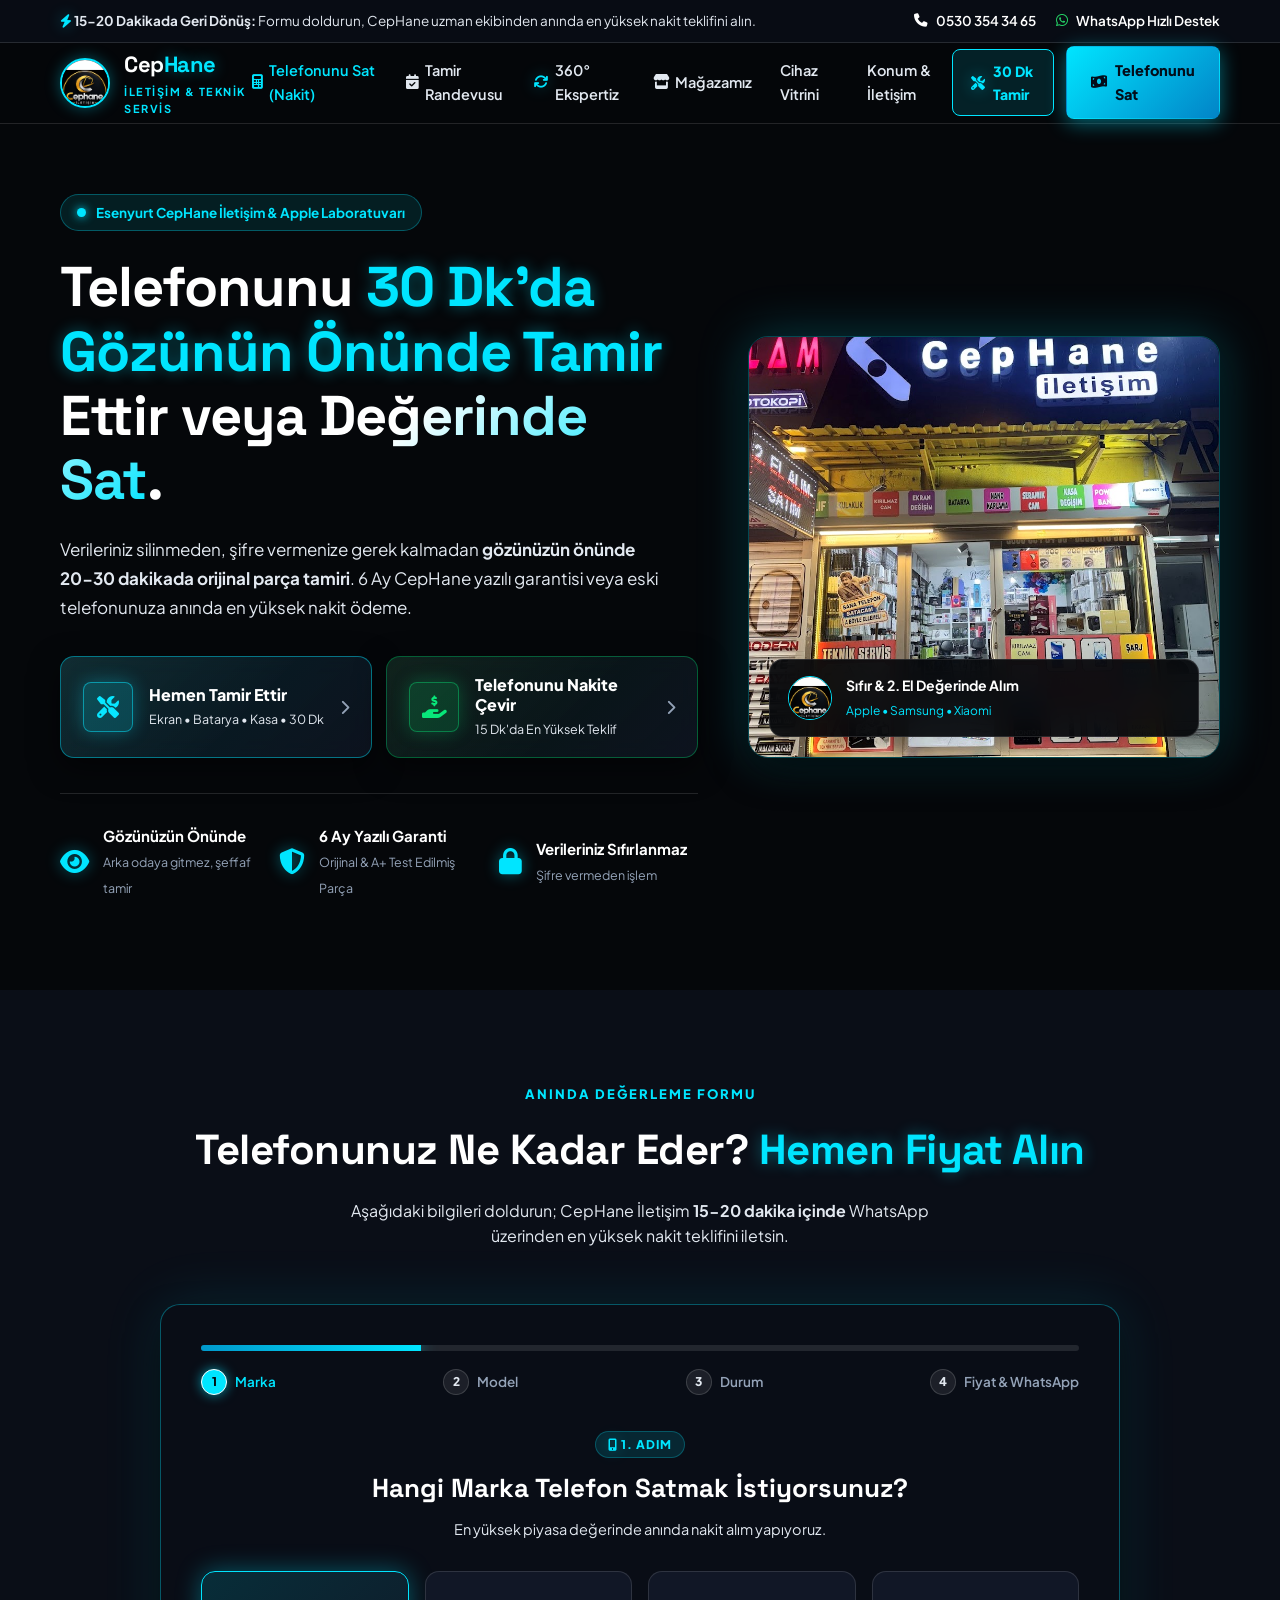
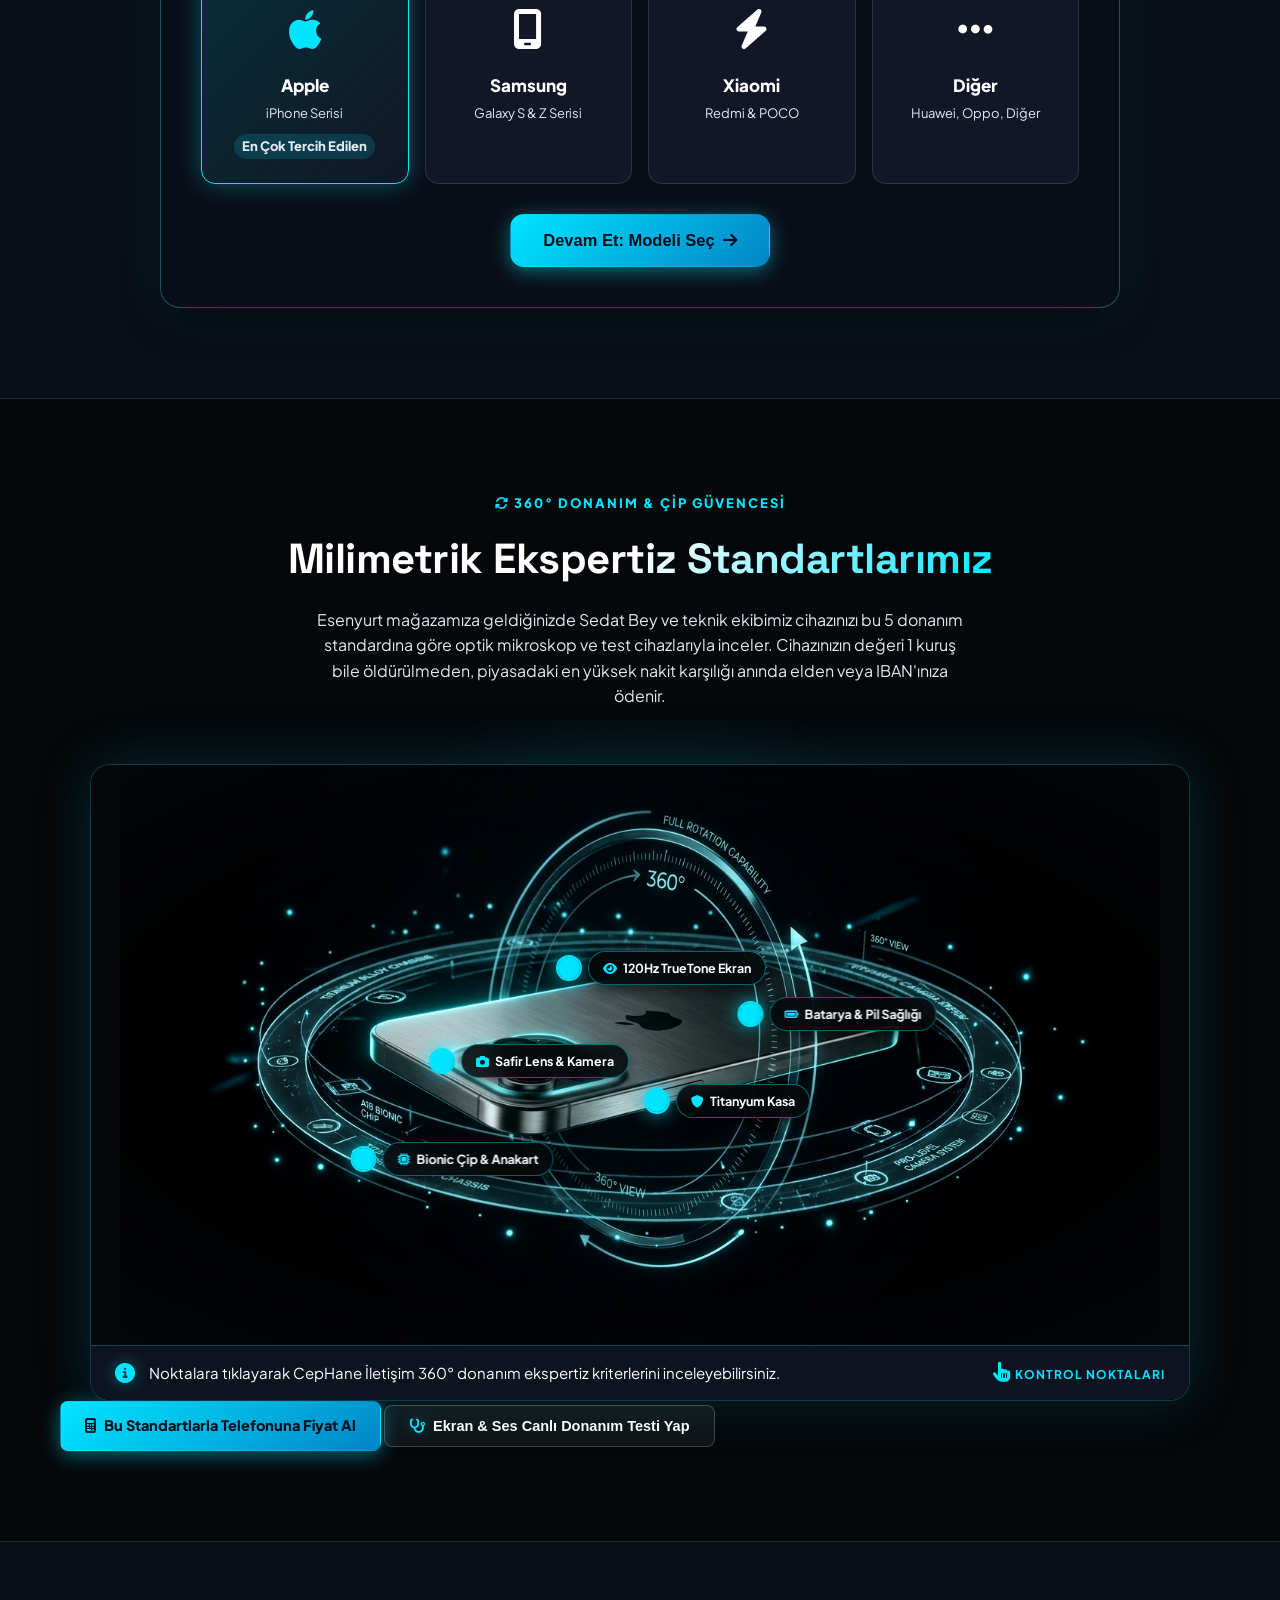
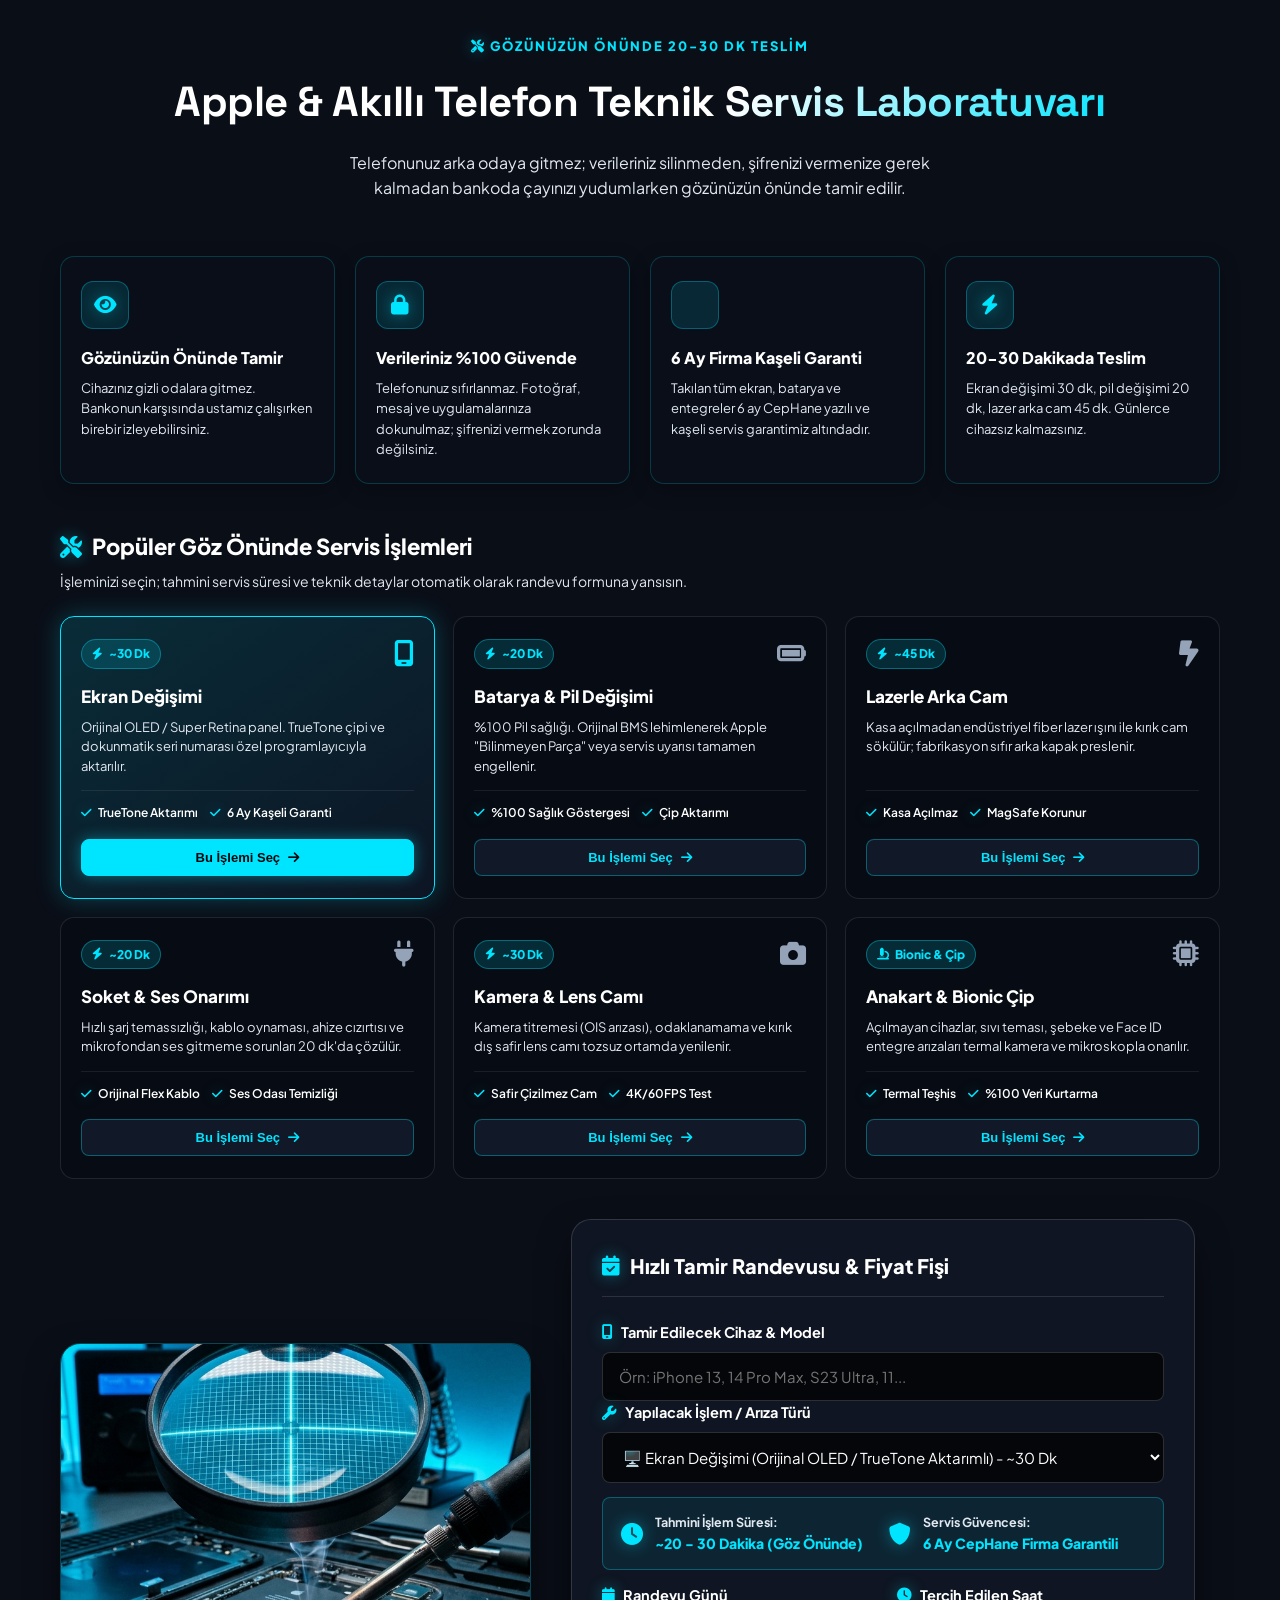
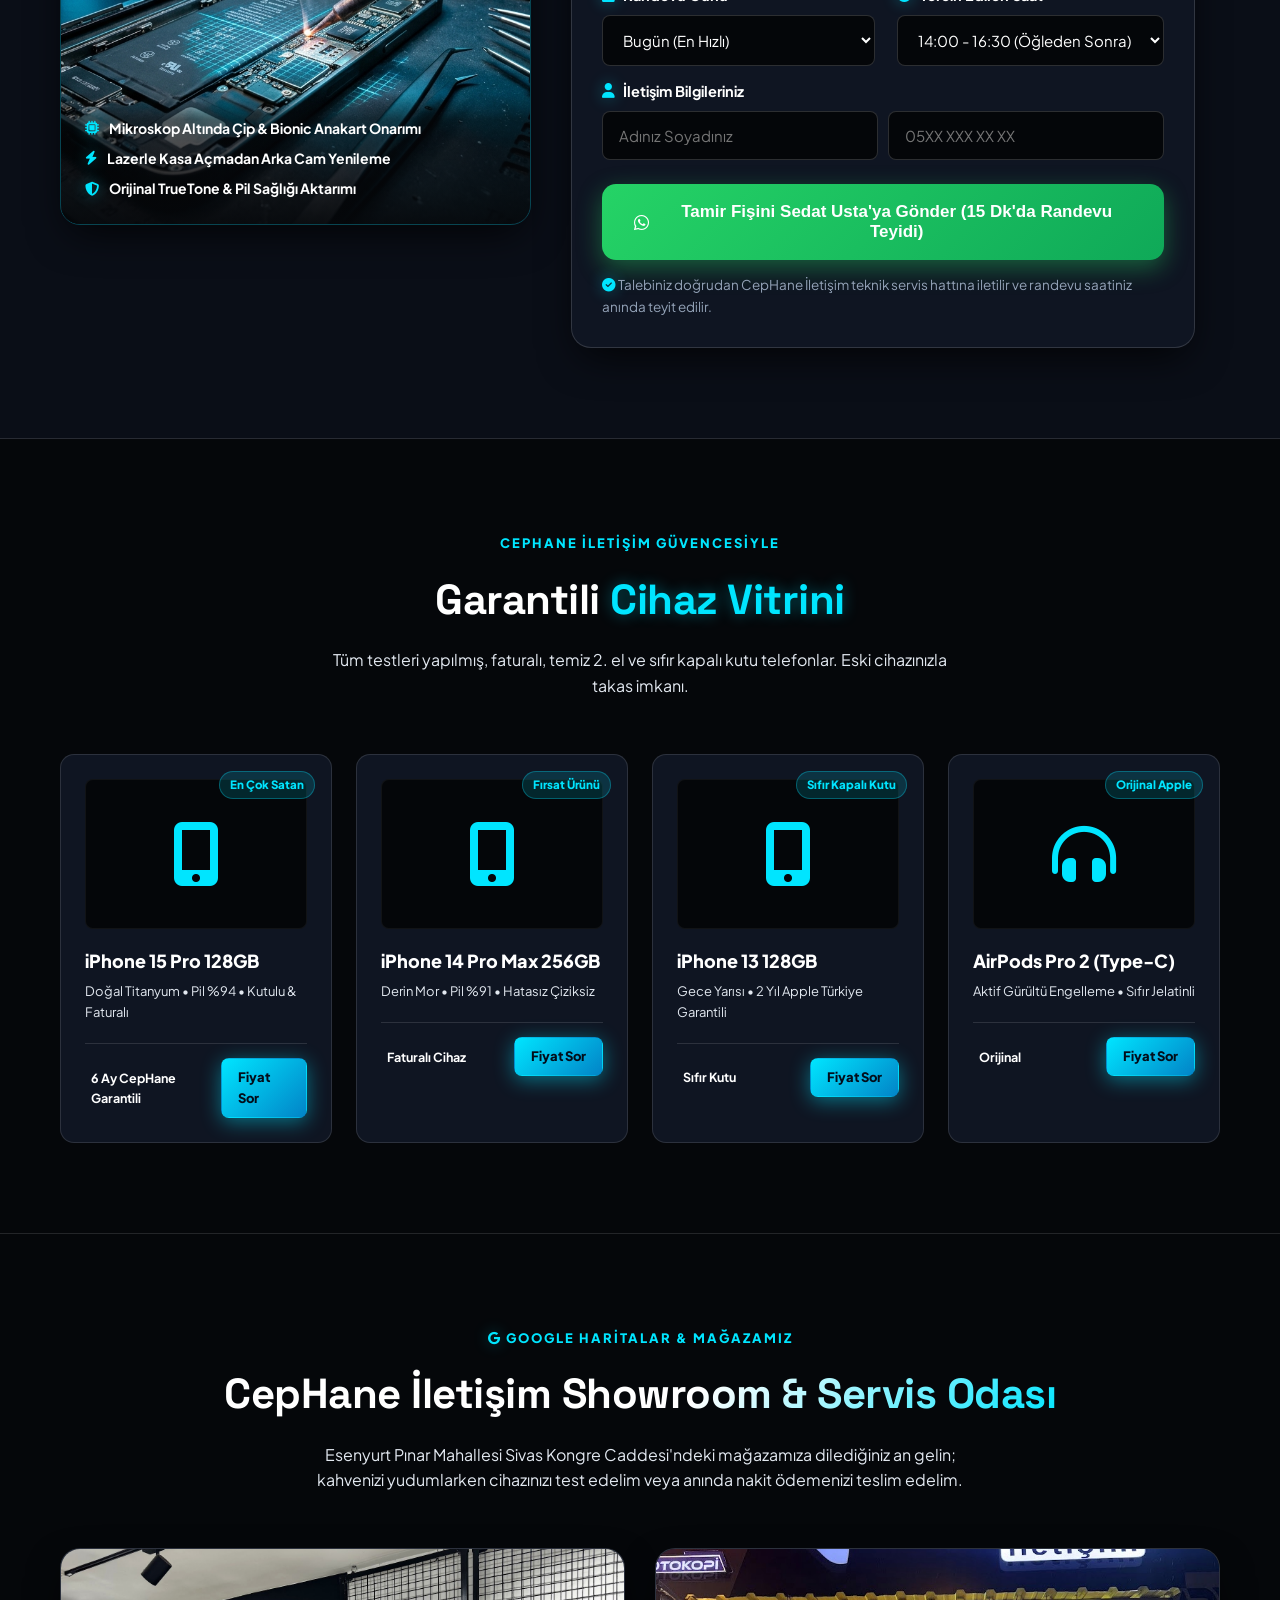
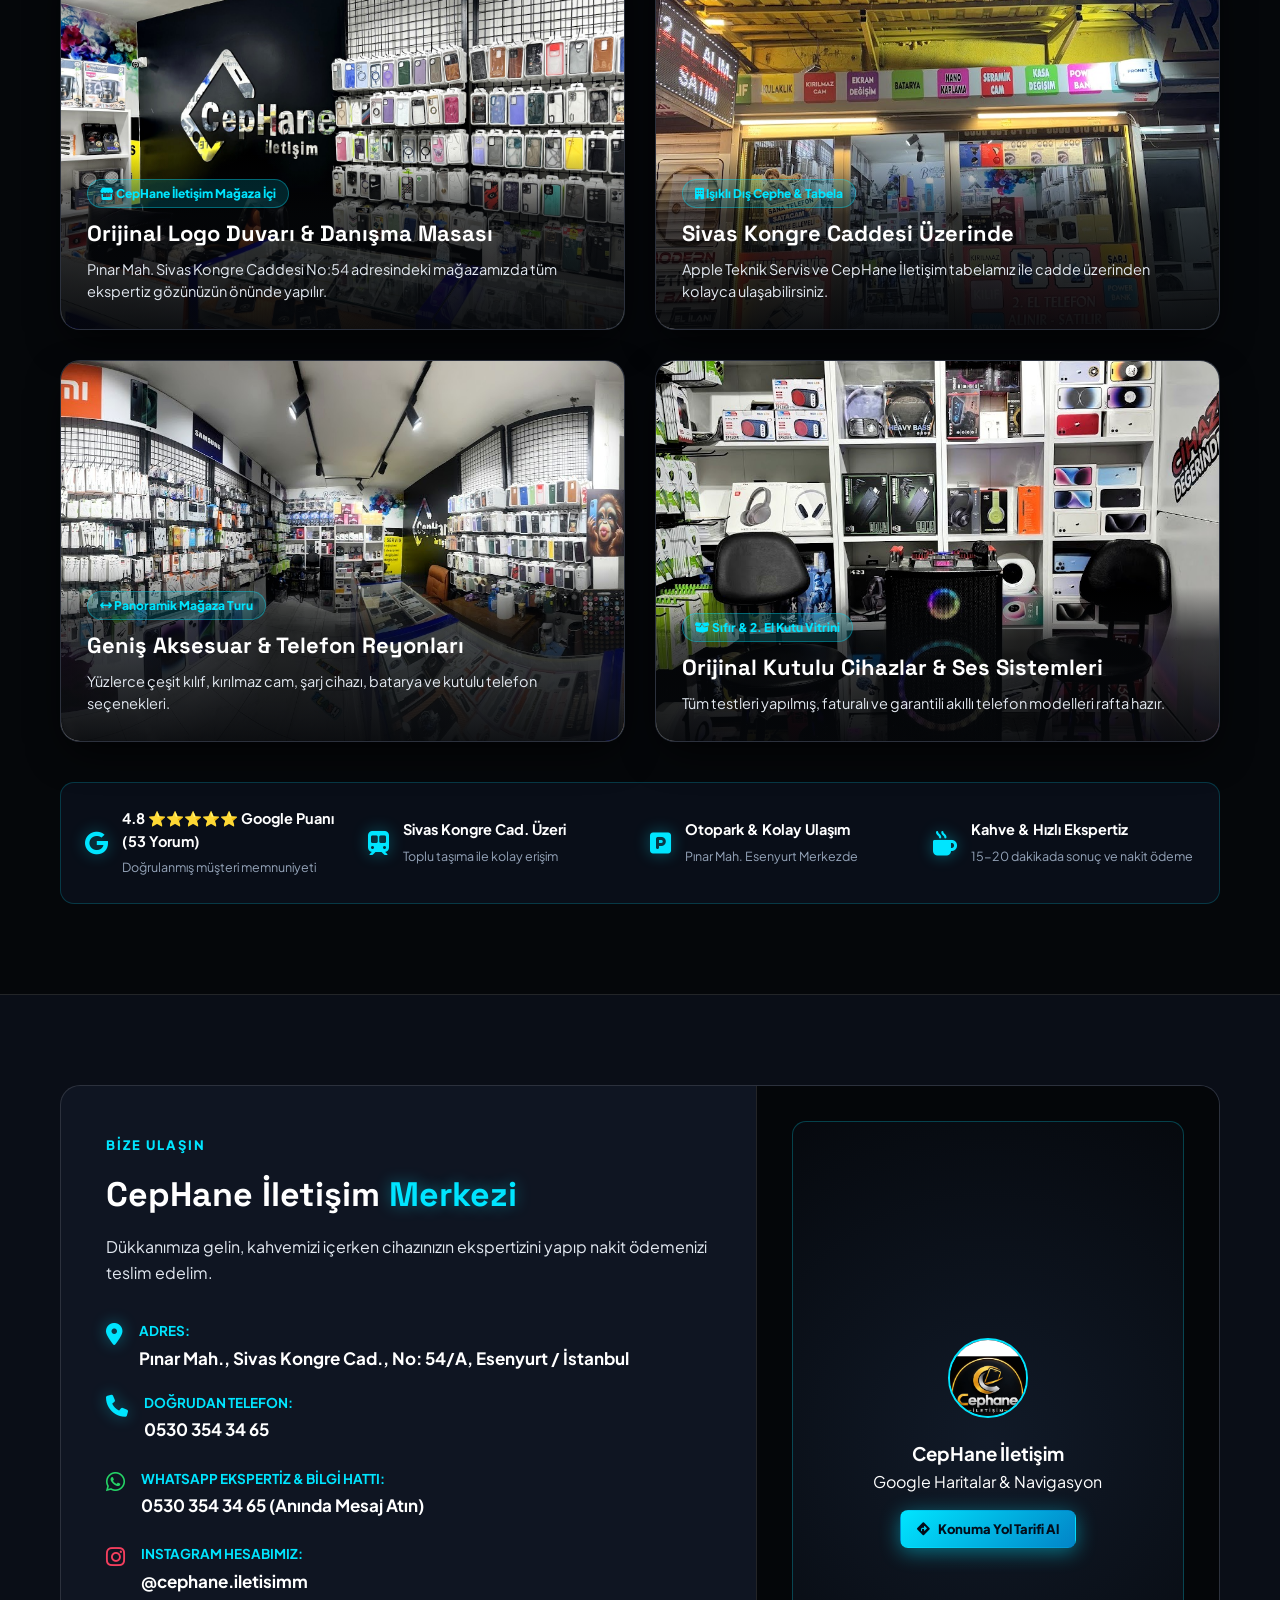
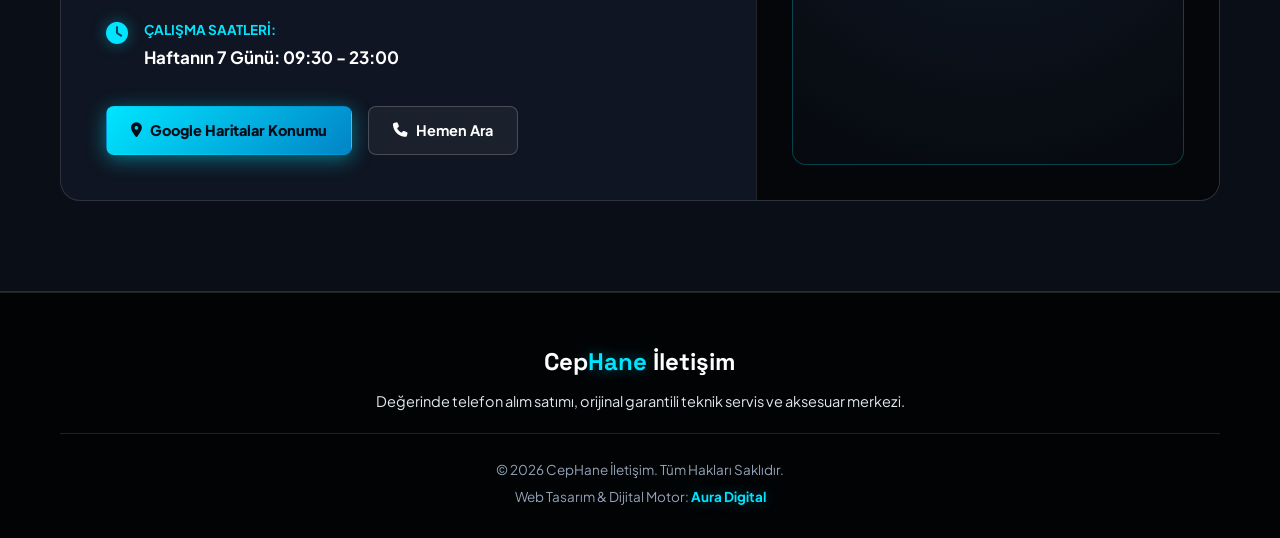
==== commit c86df6ab: "feat(cephane): highlight repair laboratory, dual hero cta, interactive 6-service matrix, and instant" ====
--- a/cephane/index.html
+++ b/cephane/index.html
@@ -48,8 +48,11 @@
       </div>
 
       <div class="nav-actions">
+        <a href="#tamir-randevu" class="btn btn-nav-repair">
+          <i class="fa-solid fa-screwdriver-wrench text-cyan"></i> 30 Dk Tamir
+        </a>
         <a href="#degerleme" class="btn btn-primary">
-          <i class="fa-solid fa-money-bill-wave"></i> Hemen Fiyat Al
+          <i class="fa-solid fa-money-bill-wave"></i> Telefonunu Sat
         </a>
       </div>
 
@@ -76,44 +79,56 @@
       <div class="hero-content">
         <div class="hero-badge">
           <span class="badge-dot"></span>
-          <span>CepHane İletişim Güvencesi</span>
+          <span>Esenyurt CepHane İletişim & Apple Laboratuvarı</span>
         </div>
         <h1 class="hero-title">
-          Telefonunu <span class="gradient-text">Değerinde Sat</span> veya <span class="text-cyan">30 Dk'da Tamir</span> Ettir.
+          Telefonunu <span class="text-cyan">30 Dk'da Gözünün Önünde Tamir</span> Ettir veya <span class="gradient-text">Değerinde Sat</span>.
         </h1>
         <p class="hero-desc">
-          CepHane İletişim profesyonel ekibiyle; eski telefonunuzun pil, ekran ve kozmetik durumuna göre <strong>en yüksek nakit teklifini 15 dakikada</strong> alın. Orijinal parça garantisiyle gözünüzün önünde tamir.
+          Verileriniz silinmeden, şifre vermenize gerek kalmadan <strong>gözünüzün önünde 20-30 dakikada orijinal parça tamiri</strong>. 6 Ay CepHane yazılı garantisi veya eski telefonunuza anında en yüksek nakit ödeme.
         </p>
 
-        <div class="hero-cta-group">
-          <a href="#degerleme" class="btn btn-primary btn-lg">
-            <i class="fa-solid fa-calculator"></i> Telefonum Ne Kadar Eder?
+        <!-- Hızlı Hizmet Seçici (Tamir & Satış Öne Çıkarma) -->
+        <div class="hero-dual-selector">
+          <a href="#tamir-randevu" class="hero-selector-card hero-repair-card">
+            <div class="selector-icon"><i class="fa-solid fa-screwdriver-wrench"></i></div>
+            <div class="selector-text">
+              <strong>Hemen Tamir Ettir</strong>
+              <small>Ekran • Batarya • Kasa • 30 Dk</small>
+            </div>
+            <i class="fa-solid fa-chevron-right selector-arrow"></i>
           </a>
-          <a href="#tamir-randevu" class="btn btn-outline btn-lg">
-            <i class="fa-solid fa-screwdriver-wrench"></i> Tamir Randevusu Oluştur
+
+          <a href="#degerleme" class="hero-selector-card hero-tradein-card">
+            <div class="selector-icon"><i class="fa-solid fa-hand-holding-dollar"></i></div>
+            <div class="selector-text">
+              <strong>Telefonunu Nakite Çevir</strong>
+              <small>15 Dk'da En Yüksek Teklif</small>
+            </div>
+            <i class="fa-solid fa-chevron-right selector-arrow"></i>
           </a>
         </div>
 
         <div class="hero-trust-bar">
           <div class="trust-item">
-            <i class="fa-solid fa-clock-rotate-left text-cyan"></i>
+            <i class="fa-solid fa-eye text-cyan"></i>
             <div>
-              <strong>15-20 Dk Geri Dönüş</strong>
-              <small>WhatsApp'tan Anında Fiyat</small>
+              <strong>Gözünüzün Önünde</strong>
+              <small>Arka odaya gitmez, şeffaf tamir</small>
             </div>
           </div>
           <div class="trust-item">
-            <i class="fa-solid fa-screwdriver text-cyan"></i>
+            <i class="fa-solid fa-shield-halved text-cyan"></i>
             <div>
-              <strong>30 Dakikada Teslim</strong>
-              <small>Ekran & Batarya Değişimi</small>
+              <strong>6 Ay Yazılı Garanti</strong>
+              <small>Orijinal & A+ Test Edilmiş Parça</small>
             </div>
           </div>
           <div class="trust-item">
-            <i class="fa-solid fa-hand-holding-dollar text-cyan"></i>
+            <i class="fa-solid fa-lock text-cyan"></i>
             <div>
-              <strong>Anında Nakit Ödeme</strong>
-              <small>Elden ya da IBAN'a Havale</small>
+              <strong>Verileriniz Sıfırlanmaz</strong>
+              <small>Şifre vermeden işlem</small>
             </div>
           </div>
         </div>
@@ -143,151 +158,267 @@
         <p class="section-sub">Aşağıdaki bilgileri doldurun; CepHane İletişim <strong>15-20 dakika içinde</strong> WhatsApp üzerinden en yüksek nakit teklifini iletsin.</p>
       </div>
 
-      <div class="form-card">
-        <form id="valuationForm">
-          <div class="form-grid-2">
-            <!-- Marka -->
-            <div class="form-group">
-              <label class="form-label"><i class="fa-solid fa-tag text-cyan"></i> 1. Telefon Markası</label>
-              <select id="valBrand" class="form-control" required>
-                <option value="Apple (iPhone)">Apple (iPhone)</option>
-                <option value="Samsung">Samsung</option>
-                <option value="Xiaomi / Redmi / POCO">Xiaomi / Redmi / POCO</option>
-                <option value="Huawei / Diğer">Huawei / Diğer</option>
-              </select>
-            </div>
-
-            <!-- Model (Datalist ile Hızlı Seçim + Serbest Yazım) -->
-            <div class="form-group">
-              <label class="form-label"><i class="fa-solid fa-mobile-screen text-cyan"></i> 2. Cihaz Modeli</label>
-              <input type="text" id="valModel" list="popularModels" class="form-control" placeholder="Seçin veya yazın (Örn: iPhone 13, 14 Pro Max, S23 Ultra...)" required>
-              <datalist id="popularModels">
-                <option value="iPhone 16 Pro Max">
-                <option value="iPhone 16 Pro">
-                <option value="iPhone 16 Plus">
-                <option value="iPhone 16">
-                <option value="iPhone 15 Pro Max">
-                <option value="iPhone 15 Pro">
-                <option value="iPhone 15 Plus">
-                <option value="iPhone 15">
-                <option value="iPhone 14 Pro Max">
-                <option value="iPhone 14 Pro">
-                <option value="iPhone 14 Plus">
-                <option value="iPhone 14">
-                <option value="iPhone 13 Pro Max">
-                <option value="iPhone 13 Pro">
-                <option value="iPhone 13">
-                <option value="iPhone 13 mini">
-                <option value="iPhone 12 Pro Max">
-                <option value="iPhone 12 Pro">
-                <option value="iPhone 12">
-                <option value="iPhone 11 Pro Max">
-                <option value="iPhone 11">
-                <option value="Samsung Galaxy S24 Ultra">
-                <option value="Samsung Galaxy S24+">
-                <option value="Samsung Galaxy S24">
-                <option value="Samsung Galaxy S23 Ultra">
-                <option value="Samsung Galaxy S23">
-                <option value="Samsung Galaxy S22 Ultra">
-                <option value="Xiaomi 14 Ultra / 14">
-                <option value="Redmi Note 13 Pro">
-              </datalist>
-            </div>
-
-            <!-- Hafıza -->
-            <div class="form-group">
-              <label class="form-label"><i class="fa-solid fa-hard-drive text-cyan"></i> 3. Hafıza Kapasitesi</label>
-              <select id="valStorage" class="form-control">
-                <option value="64 GB">64 GB</option>
-                <option value="128 GB" selected>128 GB</option>
-                <option value="256 GB">256 GB</option>
-                <option value="512 GB">512 GB</option>
-                <option value="1 TB">1 TB</option>
-              </select>
-            </div>
-
-            <!-- Pil Seviyesi -->
-            <div class="form-group">
-              <label class="form-label"><i class="fa-solid fa-battery-half text-cyan"></i> 4. Pil Sağlığı (%)</label>
-              <select id="valBattery" class="form-control">
-                <option value="%95 - %100 (Çok Yüksek)">%95 - %100 (Çok Yüksek)</option>
-                <option value="%85 - %94 (Normal/İyi)" selected>%85 - %94 (Normal/İyi)</option>
-                <option value="%80 - %84 (Orta)">%80 - %84 (Orta)</option>
-                <option value="%80 Altı / Servis Uyarısı Veriyor">%80 Altı / Servis Uyarısı Veriyor</option>
-                <option value="Android / Pil Sağlığı İyi">Android / Pil Sağlığı İyi</option>
-              </select>
-            </div>
-
-            <!-- Ekran Durumu -->
-            <div class="form-group">
-              <label class="form-label"><i class="fa-solid fa-display text-cyan"></i> 5. Ekran Durumu</label>
-              <select id="valScreen" class="form-control">
-                <option value="Orijinal ve Çiziksiz (Kusursuz)">Orijinal ve Çiziksiz (Kusursuz)</option>
-                <option value="Hafif Kılcal Çizikler Var">Hafif Kılcal Çizikler Var</option>
-                <option value="Kırık / Çatlak (Görüntü Var)">Kırık / Çatlak (Görüntü Var)</option>
-                <option value="Ekran Değişmiş (Yan Sanayi/Revize)">Ekran Değişmiş (Yan Sanayi/Revize)</option>
-              </select>
-            </div>
-
-            <!-- Kasa / Kozmetik Durumu -->
-            <div class="form-group">
-              <label class="form-label"><i class="fa-solid fa-shield text-cyan"></i> 6. Kasa Kozmetik Durumu</label>
-              <select id="valBody" class="form-control">
-                <option value="Sıfır Ayarında (Darbe/Ezik Yok)">Sıfır Ayarında (Darbe/Ezik Yok)</option>
-                <option value="Temiz (Normal Kullanım İzleri)">Temiz (Normal Kullanım İzleri)</option>
-                <option value="Kenarlarda Ezik veya Çizikler Var">Kenarlarda Ezik veya Çizikler Var</option>
-                <option value="Arka Cam Kırık / Kasa Hasarlı">Arka Cam Kırık / Kasa Hasarlı</option>
-              </select>
-            </div>
-
-            <!-- Kutu & Fatura -->
-            <div class="form-group">
-              <label class="form-label"><i class="fa-solid fa-box-open text-cyan"></i> 7. Kutu & Fatura Durumu</label>
-              <select id="valBoxInvoice" class="form-control">
-                <option value="Kutulu ve Faturalı">Kutulu ve Faturalı</option>
-                <option value="Sadece Kutusu Var">Sadece Kutusu Var</option>
-                <option value="Kutusu ve Faturası Yok (Sadece Cihaz)">Kutusu ve Faturası Yok (Sadece Cihaz)</option>
-              </select>
-            </div>
-
-            <!-- Müşteri Adı & Telefonu -->
-            <div class="form-group">
-              <label class="form-label"><i class="fa-solid fa-user text-cyan"></i> 8. Adınız ve Telefon Numaranız</label>
-              <div class="input-twin">
-                <input type="text" id="valCustomerName" class="form-control" placeholder="Adınız Soyadınız" required>
-                <input type="tel" id="valCustomerPhone" class="form-control" placeholder="05XX XXX XX XX" required>
-              </div>
-            </div>
-          </div>
-
-          <!-- Canlı Değerleme & Tahmini Fiyat Kartı -->
-          <div class="live-valuation-card" id="liveValCard">
-            <div class="live-val-header">
-              <div class="val-pulse-indicator">
-                <span class="val-pulse-dot"></span>
-                <strong>Anlık Sistem Tahmini:</strong>
-              </div>
-              <span class="live-val-badge"><i class="fa-solid fa-bolt text-cyan"></i> Sedat Bey 15 Dk'da Kesin Teklifi İletir</span>
-            </div>
-            <div class="live-val-body">
-              <div class="live-val-price" id="liveValPrice">24.500 ₺ - 27.500 ₺</div>
-              <p class="live-val-desc" id="liveValDesc">Seçtiğiniz kriterlere göre cihazınızın tahmini nakit piyasa değeri. Dükkanımızda nakit veya anında IBAN transferiyle teslim alıyoruz.</p>
-            </div>
-          </div>
-
-          <!-- Varsa Ekstra Not -->
-          <div class="form-group" style="margin-top: 15px;">
-            <label class="form-label"><i class="fa-solid fa-comment-dots text-cyan"></i> Varsa Cihaz Hakkında Ekstra Notunuz (İsteğe Bağlı)</label>
-            <input type="text" id="valCustomerNotes" class="form-control" placeholder="Örn: Face ID aktif, pil orijinal, hiç içi açılmadı...">
-          </div>
-
-          <div class="form-submit-box">
-            <button type="submit" class="btn btn-whatsapp-giant" id="btnSubmitValuation">
-              <i class="fa-brands fa-whatsapp"></i> Raporu Sedat Bey'e WhatsApp'tan Gönder (15 Dk'da Nakit Teklif)
-            </button>
-            <p class="submit-note"><i class="fa-solid fa-shield-check text-cyan"></i> Bilgileriniz doğrudan CepHane İletişim resmi WhatsApp hattına (+90 530 354 34 65) eksiksiz ekspertiz fişi olarak iletilir.</p>
-          </div>
-        </form>
+      <!-- GETMOBIL STİLİ ADIM ADIM CİHAZ DEĞERLEME SİHİRBAZI -->
+      <div class="gm-wizard-card" id="gmWizardCard">
+        
+        <!-- Üst Adım İlerleme Çubuğu -->
+        <div class="gm-progress-bar-container">
+          <div class="gm-progress-track">
+            <div class="gm-progress-fill" id="gmProgressFill" style="width: 25%;"></div>
+          </div>
+          <div class="gm-steps-indicator">
+            <div class="gm-step-item active" data-step="1">
+              <span class="gm-step-num">1</span>
+              <span class="gm-step-label">Marka</span>
+            </div>
+            <div class="gm-step-item" data-step="2">
+              <span class="gm-step-num">2</span>
+              <span class="gm-step-label">Model</span>
+            </div>
+            <div class="gm-step-item" data-step="3">
+              <span class="gm-step-num">3</span>
+              <span class="gm-step-label">Durum</span>
+            </div>
+            <div class="gm-step-item" data-step="4">
+              <span class="gm-step-num">4</span>
+              <span class="gm-step-label">Fiyat & WhatsApp</span>
+            </div>
+          </div>
+        </div>
+
+        <!-- ADIM 1: MARKA SEÇİMİ -->
+        <div class="gm-wizard-pane active" id="paneStep1">
+          <div class="gm-pane-header text-center">
+            <span class="gm-badge-sub"><i class="fa-solid fa-mobile-screen-button text-cyan"></i> 1. Adım</span>
+            <h3 class="gm-pane-title">Hangi Marka Telefon Satmak İstiyorsunuz?</h3>
+            <p class="gm-pane-desc">En yüksek piyasa değerinde anında nakit alım yapıyoruz.</p>
+          </div>
+
+          <div class="gm-brand-grid">
+            <div class="gm-brand-card active" data-brand="Apple">
+              <div class="gm-brand-icon"><i class="fa-brands fa-apple"></i></div>
+              <strong class="gm-brand-title">Apple</strong>
+              <span>iPhone Serisi</span>
+              <span class="gm-brand-popular">En Çok Tercih Edilen</span>
+            </div>
+
+            <div class="gm-brand-card" data-brand="Samsung">
+              <div class="gm-brand-icon"><i class="fa-solid fa-mobile-screen"></i></div>
+              <strong class="gm-brand-title">Samsung</strong>
+              <span>Galaxy S & Z Serisi</span>
+            </div>
+
+            <div class="gm-brand-card" data-brand="Xiaomi">
+              <div class="gm-brand-icon"><i class="fa-solid fa-bolt"></i></div>
+              <strong class="gm-brand-title">Xiaomi</strong>
+              <span>Redmi & POCO</span>
+            </div>
+
+            <div class="gm-brand-card" data-brand="Diğer">
+              <div class="gm-brand-icon"><i class="fa-solid fa-ellipsis"></i></div>
+              <strong class="gm-brand-title">Diğer</strong>
+              <span>Huawei, Oppo, Diğer</span>
+            </div>
+          </div>
+
+          <div class="gm-nav-row text-center">
+            <button type="button" class="btn btn-primary btn-lg" id="btnNextToStep2">
+              Devam Et: Modeli Seç <i class="fa-solid fa-arrow-right"></i>
+            </button>
+          </div>
+        </div>
+
+        <!-- ADIM 2: MODEL SEÇİMİ -->
+        <div class="gm-wizard-pane" id="paneStep2">
+          <div class="gm-pane-top-bar">
+            <button type="button" class="gm-btn-back" id="btnBackToStep1">
+              <i class="fa-solid fa-arrow-left"></i> Marka Değiştir
+            </button>
+            <div class="gm-selected-crumb">
+              Marka: <strong id="crumbBrand">Apple</strong>
+            </div>
+          </div>
+
+          <div class="gm-pane-header text-center">
+            <span class="gm-badge-sub"><i class="fa-solid fa-magnifying-glass text-cyan"></i> 2. Adım</span>
+            <h3 class="gm-pane-title">Cihazınızın Modelini Seçin</h3>
+            <p class="gm-pane-desc">Aşağıdaki listeden tıklayabilir veya arama kutusuna yazabilirsiniz.</p>
+          </div>
+
+          <!-- Model Arama Filtresi -->
+          <div class="gm-search-wrapper">
+            <i class="fa-solid fa-magnifying-glass gm-search-icon"></i>
+            <input type="text" id="gmModelSearch" class="gm-search-input" placeholder="Model ara (örn: iPhone 13, 14 Pro, S24, 15 Pro Max...)">
+          </div>
+
+          <!-- Model Hap Kartları Grid -->
+          <div class="gm-models-grid" id="gmModelsGrid">
+            <!-- JS tarafından seçilen markaya göre dinamik doldurulur -->
+          </div>
+
+          <div class="gm-custom-model-box">
+            <span class="gm-custom-note">Modelinizi bulamadınız mı?</span>
+            <input type="text" id="gmCustomModelInput" class="form-control" placeholder="Model adını buraya elle yazın...">
+          </div>
+
+          <div class="gm-nav-row text-center">
+            <button type="button" class="btn btn-primary btn-lg" id="btnNextToStep3">
+              Devam Et: Cihaz Durumunu Seç <i class="fa-solid fa-arrow-right"></i>
+            </button>
+          </div>
+        </div>
+
+        <!-- ADIM 3: CİHAZ KONDİSYONU VE GETMOBIL SORULARI -->
+        <div class="gm-wizard-pane" id="paneStep3">
+          <div class="gm-pane-top-bar">
+            <button type="button" class="gm-btn-back" id="btnBackToStep2">
+              <i class="fa-solid fa-arrow-left"></i> Model Değiştir
+            </button>
+            <div class="gm-selected-crumb">
+              Seçilen Cihaz: <strong id="crumbModel">iPhone 13</strong>
+            </div>
+          </div>
+
+          <div class="gm-pane-header text-center">
+            <span class="gm-badge-sub"><i class="fa-solid fa-clipboard-check text-cyan"></i> 3. Adım</span>
+            <h3 class="gm-pane-title">Cihazın Durumunu Belirleyin</h3>
+            <p class="gm-pane-desc">Soruları işaretledikçe alacağınız nakit teklif anında şekillenir.</p>
+          </div>
+
+          <div class="gm-questions-container">
+            <!-- Soru 1: Hafıza Kapasitesi -->
+            <div class="gm-q-block">
+              <label class="gm-q-label"><i class="fa-solid fa-hard-drive text-cyan"></i> 1. Dahili Hafıza Kapasitesi</label>
+              <div class="gm-pills-row" id="pillsStorage">
+                <button type="button" class="gm-pill-btn" data-val="64 GB">64 GB</button>
+                <button type="button" class="gm-pill-btn active" data-val="128 GB">128 GB</button>
+                <button type="button" class="gm-pill-btn" data-val="256 GB">256 GB</button>
+                <button type="button" class="gm-pill-btn" data-val="512 GB">512 GB</button>
+                <button type="button" class="gm-pill-btn" data-val="1 TB">1 TB</button>
+              </div>
+            </div>
+
+            <!-- Soru 2: Pil Sağlığı -->
+            <div class="gm-q-block">
+              <label class="gm-q-label"><i class="fa-solid fa-battery-half text-cyan"></i> 2. Pil Sağlığı (%)</label>
+              <div class="gm-pills-row" id="pillsBattery">
+                <button type="button" class="gm-pill-btn active" data-val="%90 - %100 (Çok İyi)">%90 - %100 (Çok İyi)</button>
+                <button type="button" class="gm-pill-btn" data-val="%80 - %89 (Normal)">%80 - %89 (Normal)</button>
+                <button type="button" class="gm-pill-btn" data-val="%80 Altı / Servis">%80 Altı / Servis Uyarısı</button>
+                <button type="button" class="gm-pill-btn" data-val="Pil Sağlığı İyi (Android)">Android Pil İyi</button>
+              </div>
+            </div>
+
+            <!-- Soru 3: Ekran Durumu -->
+            <div class="gm-q-block">
+              <label class="gm-q-label"><i class="fa-solid fa-display text-cyan"></i> 3. Ekran Durumu</label>
+              <div class="gm-pills-row" id="pillsScreen">
+                <button type="button" class="gm-pill-btn active" data-val="Orijinal ve Çiziksiz (Kusursuz)">Orijinal & Çiziksiz (Kusursuz)</button>
+                <button type="button" class="gm-pill-btn" data-val="Hafif Kılcal Çizikler Var">Hafif Kılcal Çizikler Var</button>
+                <button type="button" class="gm-pill-btn" data-val="Kırık / Çatlak">Kırık / Çatlak (Görüntü Var)</button>
+                <button type="button" class="gm-pill-btn" data-val="Ekran Değişmiş (Yan Sanayi)">Ekran Değişmiş</button>
+              </div>
+            </div>
+
+            <!-- Soru 4: Kasa Kozmetik Durumu -->
+            <div class="gm-q-block">
+              <label class="gm-q-label"><i class="fa-solid fa-shield text-cyan"></i> 4. Kasa Kozmetik Durumu</label>
+              <div class="gm-pills-row" id="pillsBody">
+                <button type="button" class="gm-pill-btn active" data-val="Sıfır Ayarında (Darbe/Ezik Yok)">Sıfır Ayarında (Darbe/Ezik Yok)</button>
+                <button type="button" class="gm-pill-btn" data-val="Temiz (Normal Kullanım)">Temiz (Normal Kullanım)</button>
+                <button type="button" class="gm-pill-btn" data-val="Kenarlarda Ezik veya Çizik Var">Kenarlarda Ezik/Çizik Var</button>
+                <button type="button" class="gm-pill-btn" data-val="Arka Cam Kırık / Hasarlı">Arka Cam Kırık / Hasarlı</button>
+              </div>
+            </div>
+
+            <!-- Soru 5: Kutu & Fatura Durumu -->
+            <div class="gm-q-block">
+              <label class="gm-q-label"><i class="fa-solid fa-box-open text-cyan"></i> 5. Kutu & Fatura Durumu</label>
+              <div class="gm-pills-row" id="pillsBox">
+                <button type="button" class="gm-pill-btn active" data-val="Kutulu ve Faturalı">Kutulu ve Faturalı</button>
+                <button type="button" class="gm-pill-btn" data-val="Sadece Kutusu Var">Sadece Kutusu Var</button>
+                <button type="button" class="gm-pill-btn" data-val="Kutu & Fatura Yok">Kutu & Fatura Yok (Sadece Cihaz)</button>
+              </div>
+            </div>
+
+            <!-- Soru 6: Face ID & Kameralar -->
+            <div class="gm-q-block">
+              <label class="gm-q-label"><i class="fa-solid fa-camera text-cyan"></i> 6. Face ID / Parmak İzi ve Kameralar</label>
+              <div class="gm-pills-row" id="pillsCamera">
+                <button type="button" class="gm-pill-btn active" data-val="Tüm Kameralar & Face ID Sorunsuz">Kusursuz Çalışıyor</button>
+                <button type="button" class="gm-pill-btn" data-val="Face ID veya Kamera Arızalı">Face ID veya Kamera Arızalı</button>
+              </div>
+            </div>
+          </div>
+
+          <div class="gm-nav-row text-center">
+            <button type="button" class="btn btn-primary btn-lg" id="btnNextToStep4">
+              Nakit Teklifi Hesapla & WhatsApp'a İlet <i class="fa-solid fa-bolt"></i>
+            </button>
+          </div>
+        </div>
+
+        <!-- ADIM 4: NAKİT FİYAT TEKLİFİ VE WHATSAPP'A GÖNDERME FORMU -->
+        <div class="gm-wizard-pane" id="paneStep4">
+          <div class="gm-pane-top-bar">
+            <button type="button" class="gm-btn-back" id="btnBackToStep3">
+              <i class="fa-solid fa-arrow-left"></i> Kriterleri Düzenle
+            </button>
+            <div class="gm-selected-crumb">
+              Hazırlanan Fiş: <strong id="crumbSummary">iPhone 13 • 128 GB</strong>
+            </div>
+          </div>
+
+          <!-- Canlı Nakit Teklif Kartı (Getmobil Caliber) -->
+          <div class="gm-offer-card">
+            <div class="gm-offer-badge">
+              <span class="val-pulse-dot"></span>
+              <span>CepHane İletişim Canlı Değerleme</span>
+            </div>
+            <div class="gm-offer-label">Cihazınız İçin Tahmini Nakit Teklifimiz:</div>
+            <div class="gm-offer-amount" id="gmFinalPriceDisplay">24.500 ₺ - 27.500 ₺</div>
+            <p class="gm-offer-sub">
+              Bu tutar seçtiğiniz kondisyona göre hesaplanmıştır. Esenyurt mağazamızda 15 dakikalık hızlı kontrolden sonra <strong>elden nakit</strong> veya <strong>anında IBAN transferiyle</strong> ödenir.
+            </p>
+
+            <!-- Cihaz Seçim Etiketleri Özeti -->
+            <div class="gm-tags-summary" id="gmTagsSummary">
+              <!-- JS tarafından doldurulur -->
+            </div>
+          </div>
+
+          <!-- Müşteri İletişim Formu -->
+          <form id="gmContactForm" class="gm-contact-form">
+            <h4 class="gm-contact-title"><i class="fa-solid fa-user-check text-cyan"></i> Teklifi Sedat Bey'e Onaylatmak İçin Bilgileriniz</h4>
+            
+            <div class="form-grid-2">
+              <div class="form-group">
+                <label class="form-label"><i class="fa-solid fa-user text-cyan"></i> Adınız ve Soyadınız</label>
+                <input type="text" id="gmCustomerName" class="form-control" placeholder="Örn: Ahmet Yılmaz" required>
+              </div>
+
+              <div class="form-group">
+                <label class="form-label"><i class="fa-solid fa-phone text-cyan"></i> Telefon Numaranız (WhatsApp)</label>
+                <input type="tel" id="gmCustomerPhone" class="form-control" placeholder="05XX XXX XX XX" required>
+              </div>
+            </div>
+
+            <div class="form-group" style="margin-top: 14px;">
+              <label class="form-label"><i class="fa-solid fa-comment-dots text-cyan"></i> Cihaz Hakkında Ekstra Notunuz (İsteğe Bağlı)</label>
+              <input type="text" id="gmCustomerNotes" class="form-control" placeholder="Örn: Pil orijinal, kutu içi şarj kablosu mevcut, hiç içi açılmadı...">
+            </div>
+
+            <div class="gm-submit-wrapper">
+              <button type="submit" class="btn btn-whatsapp-giant" id="btnSubmitGmWizard">
+                <i class="fa-brands fa-whatsapp"></i> Fiyat Teklifini Sedat Bey'e WhatsApp'tan Gönder (15 Dk'da Kesin Dönüş)
+              </button>
+              <p class="submit-note">
+                <i class="fa-solid fa-shield-check text-cyan"></i> Fişiniz doğrudan CepHane İletişim Esenyurt merkez WhatsApp hattına (+90 530 354 34 65) eksiksiz olarak aktarılır.
+              </p>
+            </div>
+          </form>
+        </div>
+
       </div>
     </div>
   </section>
@@ -350,84 +481,232 @@
     </div>
   </section>
 
-  <!-- FORM 2: TAMİR & RANDEVU TAKVİMİ (İNSANSIZ, ULTRA TEKNİK GÖRSEL) -->
+  <!-- FORM 2: TEKNİK SERVİS VE GÖZÜNÜZÜN ÖNÜNDE TAMİR LABORATUVARI -->
   <section class="section-wrapper bg-alt" id="tamir-randevu">
     <div class="container">
       <div class="section-header text-center">
-        <span class="section-tag">Gözünüzün Önünde 30 Dk</span>
-        <h2 class="section-title">Teknik Servis <span class="gradient-text">Randevu Takvimi</span></h2>
-        <p class="section-sub">Cihazınızı ve arızayı seçin, size uygun saati belirleyin. CepHane ekibi 15 dakikada randevunuzu teyit etsin.</p>
-      </div>
-
-      <div class="repair-grid">
+        <span class="section-tag"><i class="fa-solid fa-screwdriver-wrench text-cyan"></i> Gözünüzün Önünde 20-30 Dk Teslim</span>
+        <h2 class="section-title">Apple & Akıllı Telefon <span class="gradient-text">Teknik Servis Laboratuvarı</span></h2>
+        <p class="section-sub">Telefonunuz arka odaya gitmez; verileriniz silinmeden, şifrenizi vermenize gerek kalmadan bankoda çayınızı yudumlarken gözünüzün önünde tamir edilir.</p>
+      </div>
+
+      <!-- 4 Temel Müşteri Güven Direği (Tamirde Ezber Bozan Standartlar) -->
+      <div class="repair-trust-pillars">
+        <div class="repair-pillar-card">
+          <div class="pillar-icon"><i class="fa-solid fa-eye text-cyan"></i></div>
+          <h4>Gözünüzün Önünde Tamir</h4>
+          <p>Cihazınız gizli odalara gitmez. Bankonun karşısında ustamız çalışırken birebir izleyebilirsiniz.</p>
+        </div>
+
+        <div class="repair-pillar-card">
+          <div class="pillar-icon"><i class="fa-solid fa-lock text-cyan"></i></div>
+          <h4>Verileriniz %100 Güvende</h4>
+          <p>Telefonunuz sıfırlanmaz. Fotoğraf, mesaj ve uygulamalarınıza dokunulmaz; şifrenizi vermek zorunda değilsiniz.</p>
+        </div>
+
+        <div class="repair-pillar-card">
+          <div class="pillar-icon"><i class="fa-solid fa-shield-check text-cyan"></i></div>
+          <h4>6 Ay Firma Kaşeli Garanti</h4>
+          <p>Takılan tüm ekran, batarya ve entegreler 6 ay CepHane yazılı ve kaşeli servis garantimiz altındadır.</p>
+        </div>
+
+        <div class="repair-pillar-card">
+          <div class="pillar-icon"><i class="fa-solid fa-bolt text-cyan"></i></div>
+          <h4>20-30 Dakikada Teslim</h4>
+          <p>Ekran değişimi 30 dk, pil değişimi 20 dk, lazer arka cam 45 dk. Günlerce cihazsız kalmazsınız.</p>
+        </div>
+      </div>
+
+      <!-- İNTERAKTİF POPÜLER TAMİR HİZMET KATALOĞU (1 TIKLA SEÇ) -->
+      <div class="repair-catalog-section">
+        <div class="repair-catalog-header">
+          <h3><i class="fa-solid fa-screwdriver-wrench text-cyan"></i> Popüler Göz Önünde Servis İşlemleri</h3>
+          <p>İşleminizi seçin; tahmini servis süresi ve teknik detaylar otomatik olarak randevu formuna yansısın.</p>
+        </div>
+
+        <div class="repair-catalog-grid">
+          <!-- 1: Ekran Değişimi -->
+          <div class="repair-catalog-card active" data-issue="Ekran Değişimi (Orijinal OLED / TrueTone Aktarımlı) - ~30 Dk" data-time="~30 Dakika (Göz Önünde)">
+            <div class="r-cat-top">
+              <span class="r-cat-badge"><i class="fa-solid fa-bolt"></i> ~30 Dk</span>
+              <i class="fa-solid fa-mobile-screen r-cat-icon"></i>
+            </div>
+            <h4>Ekran Değişimi</h4>
+            <p>Orijinal OLED / Super Retina panel. TrueTone çipi ve dokunmatik seri numarası özel programlayıcıyla aktarılır.</p>
+            <div class="r-cat-features">
+              <span><i class="fa-solid fa-check text-cyan"></i> TrueTone Aktarımı</span>
+              <span><i class="fa-solid fa-check text-cyan"></i> 6 Ay Kaşeli Garanti</span>
+            </div>
+            <button type="button" class="btn-select-repair">Bu İşlemi Seç <i class="fa-solid fa-arrow-right"></i></button>
+          </div>
+
+          <!-- 2: Batarya & Pil Değişimi -->
+          <div class="repair-catalog-card" data-issue="Batarya & Pil Değişimi (%100 Sağlık / Uyarı Vermez) - ~20 Dk" data-time="~20 Dakika (Göz Önünde)">
+            <div class="r-cat-top">
+              <span class="r-cat-badge"><i class="fa-solid fa-bolt"></i> ~20 Dk</span>
+              <i class="fa-solid fa-battery-full r-cat-icon"></i>
+            </div>
+            <h4>Batarya & Pil Değişimi</h4>
+            <p>%100 Pil sağlığı. Orijinal BMS lehimlenerek Apple "Bilinmeyen Parça" veya servis uyarısı tamamen engellenir.</p>
+            <div class="r-cat-features">
+              <span><i class="fa-solid fa-check text-cyan"></i> %100 Sağlık Göstergesi</span>
+              <span><i class="fa-solid fa-check text-cyan"></i> Çip Aktarımı</span>
+            </div>
+            <button type="button" class="btn-select-repair">Bu İşlemi Seç <i class="fa-solid fa-arrow-right"></i></button>
+          </div>
+
+          <!-- 3: Lazer Arka Cam -->
+          <div class="repair-catalog-card" data-issue="Lazerle Arka Cam & Kasa Yenileme (Kasa Açılmadan) - ~45 Dk" data-time="~45 Dakika (Lazer Laboratuvarı)">
+            <div class="r-cat-top">
+              <span class="r-cat-badge"><i class="fa-solid fa-bolt"></i> ~45 Dk</span>
+              <i class="fa-solid fa-bolt-lightning r-cat-icon"></i>
+            </div>
+            <h4>Lazerle Arka Cam</h4>
+            <p>Kasa açılmadan endüstriyel fiber lazer ışını ile kırık cam sökülür; fabrikasyon sıfır arka kapak preslenir.</p>
+            <div class="r-cat-features">
+              <span><i class="fa-solid fa-check text-cyan"></i> Kasa Açılmaz</span>
+              <span><i class="fa-solid fa-check text-cyan"></i> MagSafe Korunur</span>
+            </div>
+            <button type="button" class="btn-select-repair">Bu İşlemi Seç <i class="fa-solid fa-arrow-right"></i></button>
+          </div>
+
+          <!-- 4: Şarj Soketi & Mikrofon -->
+          <div class="repair-catalog-card" data-issue="Şarj Soketi / Ahize / Mikrofon Cızırtı Temizliği - ~20 Dk" data-time="~20 Dakika (Göz Önünde)">
+            <div class="r-cat-top">
+              <span class="r-cat-badge"><i class="fa-solid fa-bolt"></i> ~20 Dk</span>
+              <i class="fa-solid fa-plug r-cat-icon"></i>
+            </div>
+            <h4>Soket & Ses Onarımı</h4>
+            <p>Hızlı şarj temassızlığı, kablo oynaması, ahize cızırtısı ve mikrofondan ses gitmeme sorunları 20 dk'da çözülür.</p>
+            <div class="r-cat-features">
+              <span><i class="fa-solid fa-check text-cyan"></i> Orijinal Flex Kablo</span>
+              <span><i class="fa-solid fa-check text-cyan"></i> Ses Odası Temizliği</span>
+            </div>
+            <button type="button" class="btn-select-repair">Bu İşlemi Seç <i class="fa-solid fa-arrow-right"></i></button>
+          </div>
+
+          <!-- 5: Kamera & Safir Cam -->
+          <div class="repair-catalog-card" data-issue="Kamera & Safir Lens Camı Değişimi (OIS Odak Titreme) - ~30 Dk" data-time="~30 Dakika (Göz Önünde)">
+            <div class="r-cat-top">
+              <span class="r-cat-badge"><i class="fa-solid fa-bolt"></i> ~30 Dk</span>
+              <i class="fa-solid fa-camera r-cat-icon"></i>
+            </div>
+            <h4>Kamera & Lens Camı</h4>
+            <p>Kamera titremesi (OIS arızası), odaklanamama ve kırık dış safir lens camı tozsuz ortamda yenilenir.</p>
+            <div class="r-cat-features">
+              <span><i class="fa-solid fa-check text-cyan"></i> Safir Çizilmez Cam</span>
+              <span><i class="fa-solid fa-check text-cyan"></i> 4K/60FPS Test</span>
+            </div>
+            <button type="button" class="btn-select-repair">Bu İşlemi Seç <i class="fa-solid fa-arrow-right"></i></button>
+          </div>
+
+          <!-- 6: Anakart & Çip Onarımı -->
+          <div class="repair-catalog-card" data-issue="Sıvı Teması Kurtarma veya Anakart Çip Onarımı - İnceleme" data-time="Aynı Gün İnceleme (Mikroskop Altı)">
+            <div class="r-cat-top">
+              <span class="r-cat-badge"><i class="fa-solid fa-microscope"></i> Bionic & Çip</span>
+              <i class="fa-solid fa-microchip r-cat-icon"></i>
+            </div>
+            <h4>Anakart & Bionic Çip</h4>
+            <p>Açılmayan cihazlar, sıvı teması, şebeke ve Face ID entegre arızaları termal kamera ve mikroskopla onarılır.</p>
+            <div class="r-cat-features">
+              <span><i class="fa-solid fa-check text-cyan"></i> Termal Teşhis</span>
+              <span><i class="fa-solid fa-check text-cyan"></i> %100 Veri Kurtarma</span>
+            </div>
+            <button type="button" class="btn-select-repair">Bu İşlemi Seç <i class="fa-solid fa-arrow-right"></i></button>
+          </div>
+        </div>
+      </div>
+
+      <div class="repair-grid" style="margin-top: 40px;">
         <div class="repair-image-side">
           <img src="assets/repair_lab.jpg" alt="CepHane Hassas Lehim ve Ekran Onarım Laboratuvarı" class="repair-img">
           <div class="repair-badges-box">
-            <div class="r-badge"><i class="fa-solid fa-microchip text-cyan"></i> Mikroskop Altında Çip & Anakart Onarımı</div>
-            <div class="r-badge"><i class="fa-solid fa-bolt text-cyan"></i> Ortalama 30 Dakika İşlem Süresi</div>
-            <div class="r-badge"><i class="fa-solid fa-shield-halved text-cyan"></i> 6 Ay Yazılı Servis Garantisi</div>
+            <div class="r-badge"><i class="fa-solid fa-microchip text-cyan"></i> Mikroskop Altında Çip & Bionic Anakart Onarımı</div>
+            <div class="r-badge"><i class="fa-solid fa-bolt text-cyan"></i> Lazerle Kasa Açmadan Arka Cam Yenileme</div>
+            <div class="r-badge"><i class="fa-solid fa-shield-halved text-cyan"></i> Orijinal TrueTone & Pil Sağlığı Aktarımı</div>
           </div>
         </div>
 
         <div class="repair-form-side">
           <form id="repairForm" class="form-card compact-card">
-            <h3 class="form-title"><i class="fa-solid fa-calendar-days text-cyan"></i> Hızlı Randevu Formu</h3>
+            <h3 class="form-title"><i class="fa-solid fa-calendar-check text-cyan"></i> Hızlı Tamir Randevusu & Fiyat Fişi</h3>
 
             <!-- Cihaz & Model -->
             <div class="form-group">
-              <label class="form-label">Tamir Edilecek Cihaz & Model</label>
-              <input type="text" id="repModel" class="form-control" placeholder="Örn: iPhone 11 Pro Max, iPhone 12, S22..." required>
-            </div>
-
-            <!-- Arıza Türü -->
+              <label class="form-label"><i class="fa-solid fa-mobile-screen text-cyan"></i> Tamir Edilecek Cihaz & Model</label>
+              <input type="text" id="repModel" list="popularModels" class="form-control" placeholder="Örn: iPhone 13, 14 Pro Max, S23 Ultra, 11..." required>
+            </div>
+
+            <!-- Arıza Türü Seçimi -->
             <div class="form-group">
-              <label class="form-label">Arıza / İstenen İşlem</label>
+              <label class="form-label"><i class="fa-solid fa-wrench text-cyan"></i> Yapılacak İşlem / Arıza Türü</label>
               <select id="repIssue" class="form-control" required>
-                <option value="Ekran Değişimi (Orijinal / A+ Kalite) - ~30 Dk">Ekran Değişimi (Orijinal / A+ Kalite) - ~30 Dk</option>
-                <option value="Batarya & Pil Değişimi (%100 Sağlık) - ~20 Dk">Batarya & Pil Değişimi (%100 Sağlık) - ~20 Dk</option>
-                <option value="Lazerle Arka Cam / Kasa Yenileme - ~45 Dk">Lazerle Arka Cam / Kasa Yenileme - ~45 Dk</option>
-                <option value="Şarj Soketi / Hoparlör / Ahize Temizliği - ~20 Dk">Şarj Soketi / Hoparlör / Ahize Temizliği - ~20 Dk</option>
-                <option value="Sıvı Teması veya Anakart / Çip Arızası - İnceleme">Sıvı Teması veya Anakart / Çip Arızası - İnceleme</option>
-                <option value="Kamera / Cam Değişimi - ~30 Dk">Kamera / Cam Değişimi - ~30 Dk</option>
+                <option value="Ekran Değişimi (Orijinal OLED / TrueTone Aktarımlı) - ~30 Dk">🖥️ Ekran Değişimi (Orijinal OLED / TrueTone Aktarımlı) - ~30 Dk</option>
+                <option value="Batarya & Pil Değişimi (%100 Sağlık / Uyarı Vermez) - ~20 Dk">🔋 Batarya & Pil Değişimi (%100 Sağlık / Uyarı Vermez) - ~20 Dk</option>
+                <option value="Lazerle Arka Cam & Kasa Yenileme (Kasa Açılmadan) - ~45 Dk">⚡ Lazerle Arka Cam & Kasa Yenileme - ~45 Dk</option>
+                <option value="Şarj Soketi / Ahize / Mikrofon Cızırtı Temizliği - ~20 Dk">🔌 Şarj Soketi / Ahize / Mikrofon Onarımı - ~20 Dk</option>
+                <option value="Kamera & Safir Lens Camı Değişimi (OIS Odak Titreme) - ~30 Dk">📸 Kamera & Safir Lens Camı Değişimi - ~30 Dk</option>
+                <option value="Sıvı Teması Kurtarma veya Anakart Çip Onarımı - İnceleme">🔬 Sıvı Teması veya Anakart / Şarj Entegresi Onarımı</option>
               </select>
             </div>
 
+            <!-- Canlı Süre & Garanti Bilgi Rozeti -->
+            <div class="repair-service-banner" id="repairBanner">
+              <div class="rep-banner-item">
+                <i class="fa-solid fa-clock text-cyan"></i>
+                <div>
+                  <strong>Tahmini İşlem Süresi:</strong>
+                  <span id="repTimeEst">~20 - 30 Dakika (Göz Önünde)</span>
+                </div>
+              </div>
+              <div class="rep-banner-item">
+                <i class="fa-solid fa-shield text-cyan"></i>
+                <div>
+                  <strong>Servis Güvencesi:</strong>
+                  <span>6 Ay CepHane Firma Garantili</span>
+                </div>
+              </div>
+            </div>
+
             <!-- Randevu Tarihi ve Saati -->
-            <div class="form-grid-2">
+            <div class="form-grid-2" style="margin-top: 14px;">
               <div class="form-group">
-                <label class="form-label">Randevu Günü</label>
+                <label class="form-label"><i class="fa-solid fa-calendar text-cyan"></i> Randevu Günü</label>
                 <select id="repDay" class="form-control">
-                  <option value="Bugün">Bugün</option>
+                  <option value="Bugün (En Hızlı)">Bugün (En Hızlı)</option>
                   <option value="Yarın">Yarın</option>
-                  <option value="Hafta İçi">Hafta İçi Uygun Bir Gün</option>
-                  <option value="Cumartesi">Cumartesi</option>
+                  <option value="Hafta İçi Uygun Bir Gün">Hafta İçi Uygun Bir Gün</option>
+                  <option value="Hafta Sonu (Cumartesi / Pazar)">Hafta Sonu (Cumartesi / Pazar)</option>
                 </select>
               </div>
 
               <div class="form-group">
-                <label class="form-label">Tercih Edilen Saat Aralığı</label>
+                <label class="form-label"><i class="fa-solid fa-clock text-cyan"></i> Tercih Edilen Saat</label>
                 <select id="repTime" class="form-control">
                   <option value="10:00 - 12:00 (Sabah)">10:00 - 12:00 (Sabah)</option>
                   <option value="12:00 - 14:00 (Öğle)">12:00 - 14:00 (Öğle)</option>
                   <option value="14:00 - 16:30 (Öğleden Sonra)" selected>14:00 - 16:30 (Öğleden Sonra)</option>
                   <option value="16:30 - 19:00 (Akşamüstü)">16:30 - 19:00 (Akşamüstü)</option>
-                  <option value="19:00 - 21:00 (Akşam)">19:00 - 21:00 (Akşam)</option>
+                  <option value="19:00 - 22:00 (Akşam)">19:00 - 22:00 (Akşam)</option>
                 </select>
               </div>
             </div>
 
             <!-- Müşteri Bilgileri -->
-            <div class="form-group">
-              <label class="form-label">İletişim Bilgileriniz</label>
+            <div class="form-group" style="margin-top: 14px;">
+              <label class="form-label"><i class="fa-solid fa-user text-cyan"></i> İletişim Bilgileriniz</label>
               <div class="input-twin">
                 <input type="text" id="repName" class="form-control" placeholder="Adınız Soyadınız" required>
                 <input type="tel" id="repPhone" class="form-control" placeholder="05XX XXX XX XX" required>
               </div>
             </div>
 
-            <button type="submit" class="btn btn-whatsapp-giant">
-              <i class="fa-brands fa-whatsapp"></i> Randevuyu WhatsApp'tan Onaylat
-            </button>
+            <div class="form-submit-box" style="margin-top: 24px;">
+              <button type="submit" class="btn btn-whatsapp-giant" id="btnSubmitRepair">
+                <i class="fa-brands fa-whatsapp"></i> Tamir Fişini Sedat Usta'ya Gönder (15 Dk'da Randevu Teyidi)
+              </button>
+              <p class="submit-note"><i class="fa-solid fa-circle-check text-cyan"></i> Talebiniz doğrudan CepHane İletişim teknik servis hattına iletilir ve randevu saatiniz anında teyit edilir.</p>
+            </div>
           </form>
         </div>
       </div>
@@ -702,59 +981,145 @@
         <button class="modal-x-btn" id="closeHwModalBtn">&times;</button>
       </div>
 
-      <p style="color: var(--titanium-silver); font-size: 14px; margin-bottom: 20px;">
-        Telefonunuzun ekran dokunmatiğini ve hoparlörünü test edin. Alacağınız ekspertiz puanı Sedat Bey'e gidecek fiyat raporuna otomatik eklenecektir.
-      </p>
+      <div class="hw-lab-header">
+        <p style="color: var(--titanium-silver); font-size: 14px; margin-bottom: 20px;">
+          Telefonunuzun donanımını adım adım canlı test edin. Alacağınız ekspertiz puanı ve teknik sağlık raporu doğrudan Sedat Bey'e gidecek fiyat teklifine işlenecektir.
+        </p>
+
+        <!-- 5 Test Sekmesi / Göstergesi -->
+        <div class="hw-tabs-strip">
+          <div class="hw-tab-btn active" data-tab="touch"><i class="fa-solid fa-fingerprint"></i> Dokunmatik</div>
+          <div class="hw-tab-btn" data-tab="pixel"><i class="fa-solid fa-eye"></i> Ölü Piksel</div>
+          <div class="hw-tab-btn" data-tab="sound"><i class="fa-solid fa-volume-high"></i> Hoparlör</div>
+          <div class="hw-tab-btn" data-tab="vibe"><i class="fa-solid fa-mobile-screen"></i> Titreşim</div>
+          <div class="hw-tab-btn" data-tab="gyro"><i class="fa-solid fa-compass"></i> Jiroskop</div>
+        </div>
+      </div>
 
       <div class="hw-test-steps">
-        <!-- Test 1: Dokunmatik Ekran Izgarası -->
-        <div class="hw-step-box">
+        <!-- 1. Dokunmatik Ekran Testi (24 Hücreli Hassas Grid) -->
+        <div class="hw-step-box hw-pane-box active" id="hwPaneTouch">
           <div class="hw-step-title">
             <i class="fa-solid fa-fingerprint text-cyan"></i>
-            <span>1. Dokunmatik Ekran Hassasiyet Testi</span>
-            <span class="hw-step-status" id="touchStatus">Karelere Dokunun</span>
-          </div>
-          <div class="touch-test-grid" id="touchGrid">
-            <!-- 12 Test Kutusu (JS ile oluşturulur veya statik) -->
-            <div class="touch-cell" data-id="1">1</div>
-            <div class="touch-cell" data-id="2">2</div>
-            <div class="touch-cell" data-id="3">3</div>
-            <div class="touch-cell" data-id="4">4</div>
-            <div class="touch-cell" data-id="5">5</div>
-            <div class="touch-cell" data-id="6">6</div>
-            <div class="touch-cell" data-id="7">7</div>
-            <div class="touch-cell" data-id="8">8</div>
-            <div class="touch-cell" data-id="9">9</div>
-            <div class="touch-cell" data-id="10">10</div>
-            <div class="touch-cell" data-id="11">11</div>
-            <div class="touch-cell" data-id="12">12</div>
-          </div>
-        </div>
-
-        <!-- Test 2: Hoparlör & Ahize Akustik Testi -->
-        <div class="hw-step-box">
+            <span>1. Dokunmatik Ekran & Hassasiyet Testi</span>
+            <span class="hw-step-status" id="touchStatus">Karelere Parmağınızla Dokunun (0/24)</span>
+          </div>
+          <p class="hw-step-desc">Parmağınızı ekrandaki tüm karelerin üzerinden kaydırarak yeşile/maviye dönüştürün.</p>
+          <div class="touch-test-grid-24" id="touchGrid">
+            <!-- 24 Hücre JS ile doldurulur -->
+          </div>
+          <div class="hw-step-action-row">
+            <button type="button" class="btn btn-sm btn-outline" id="btnResetTouch">Sıfırla</button>
+            <button type="button" class="btn btn-sm btn-primary" id="btnNextHwTab1">Sıradaki Test: Ölü Piksel <i class="fa-solid fa-arrow-right"></i></button>
+          </div>
+        </div>
+
+        <!-- 2. Ölü Piksel & Ekran Renk Testi -->
+        <div class="hw-step-box hw-pane-box" id="hwPanePixel">
+          <div class="hw-step-title">
+            <i class="fa-solid fa-eye text-cyan"></i>
+            <span>2. Ölü Piksel & OLED Renk Tarama Testi</span>
+            <span class="hw-step-status" id="pixelStatus">Bekleniyor</span>
+          </div>
+          <p class="hw-step-desc">Aşağıdaki renk butonlarına basarak ekranınızda siyah nokta (ölü piksel), leke veya sararma olup olmadığını kontrol edin.</p>
+          
+          <div class="pixel-color-preview-box" id="pixelPreviewBox" style="background: #ff0055;">
+            <span id="pixelPreviewText">Kırmızı Renk Testi</span>
+          </div>
+
+          <div class="pixel-btn-row">
+            <button type="button" class="pixel-color-btn" style="background:#ff0055;" data-color="#ff0055" data-name="Kırmızı">Kırmızı</button>
+            <button type="button" class="pixel-color-btn" style="background:#00e5ff;" data-color="#00e5ff" data-name="Camgöbeği">Cyan</button>
+            <button type="button" class="pixel-color-btn" style="background:#00ff66;" data-color="#00ff66" data-name="Yeşil">Yeşil</button>
+            <button type="button" class="pixel-color-btn" style="background:#ffffff; color:#000;" data-color="#ffffff" data-name="Beyaz">Beyaz</button>
+            <button type="button" class="pixel-color-btn" style="background:#000000; border:1px solid #fff;" data-color="#000000" data-name="Siyah">Siyah</button>
+          </div>
+
+          <div class="hw-step-action-row" style="margin-top: 15px;">
+            <button type="button" class="btn btn-sm btn-primary" id="btnPassPixel">
+              <i class="fa-solid fa-check"></i> Ekranda Ölü Piksel Yok (Kusursuz)
+            </button>
+          </div>
+        </div>
+
+        <!-- 3. Hoparlör & Ahize Akustik Testi -->
+        <div class="hw-step-box hw-pane-box" id="hwPaneSound">
           <div class="hw-step-title">
             <i class="fa-solid fa-volume-high text-cyan"></i>
-            <span>2. Hoparlör & Ahize Frekans Testi (1000 Hz)</span>
+            <span>3. Hoparlör & Ahize Akustik Frekans Testi</span>
             <span class="hw-step-status" id="audioStatus">Bekleniyor</span>
           </div>
+          <p class="hw-step-desc">Test seslerini çalarak hem alt ana hoparlörü hem üst ahize netliğini doğrulayın.</p>
+          
           <div class="audio-test-row">
-            <button type="button" class="btn btn-sm btn-outline" id="btnPlaySound">
-              <i class="fa-solid fa-play"></i> Test Sesini Çal (1kHz)
-            </button>
+            <button type="button" class="btn btn-sm btn-outline" id="btnPlaySoundLow">
+              <i class="fa-solid fa-play"></i> 440 Hz Bas Tonu Çal
+            </button>
+            <button type="button" class="btn btn-sm btn-outline" id="btnPlaySoundHigh">
+              <i class="fa-solid fa-play"></i> 1500 Hz Ahize Tiz Tonu Çal
+            </button>
+          </div>
+
+          <div class="hw-step-action-row" style="margin-top: 15px;">
             <button type="button" class="btn btn-sm btn-primary" id="btnAudioPassed" disabled>
-              <i class="fa-solid fa-check"></i> Sesi Net Duydum (Sağlam)
-            </button>
-          </div>
-        </div>
-      </div>
-
-      <!-- Test Skoru Özeti -->
+              <i class="fa-solid fa-check"></i> Sesleri Net ve Cızırtısız Duydum
+            </button>
+          </div>
+        </div>
+
+        <!-- 4. Titreşim / Taptic Engine Testi -->
+        <div class="hw-step-box hw-pane-box" id="hwPaneVibe">
+          <div class="hw-step-title">
+            <i class="fa-solid fa-mobile-screen text-cyan"></i>
+            <span>4. Titreşim & Taptic Engine Motoru Testi</span>
+            <span class="hw-step-status" id="vibeStatus">Bekleniyor</span>
+          </div>
+          <p class="hw-step-desc">Cihazınızın titreşim motorunun tepki verip vermediğini test edin.</p>
+          
+          <div class="audio-test-row">
+            <button type="button" class="btn btn-sm btn-outline" id="btnTriggerVibe">
+              <i class="fa-solid fa-bolt"></i> Titreşim Motorunu Çalıştır
+            </button>
+          </div>
+
+          <div class="hw-step-action-row" style="margin-top: 15px;">
+            <button type="button" class="btn btn-sm btn-primary" id="btnPassVibe">
+              <i class="fa-solid fa-check"></i> Titreşimi Hissettim (Sorunsuz)
+            </button>
+          </div>
+        </div>
+
+        <!-- 5. Jiroskop & Hareket Sensörü Testi -->
+        <div class="hw-step-box hw-pane-box" id="hwPaneGyro">
+          <div class="hw-step-title">
+            <i class="fa-solid fa-compass text-cyan"></i>
+            <span>5. Jiroskop & Eğim Sensörü Testi</span>
+            <span class="hw-step-status" id="gyroStatus">Telefonu Hareket Ettirin</span>
+          </div>
+          <p class="hw-step-desc">Telefonunuzu sağa-sola eğin; aşağıdaki dijital su terazisi hareket etmelidir.</p>
+          
+          <div class="gyro-bubble-stage">
+            <div class="gyro-crosshair"></div>
+            <div class="gyro-bubble" id="gyroBubble"></div>
+          </div>
+          <div class="gyro-readings text-center" id="gyroReadings">X: 0° | Y: 0° | Z: 0°</div>
+
+          <div class="hw-step-action-row" style="margin-top: 15px;">
+            <button type="button" class="btn btn-sm btn-primary" id="btnPassGyro">
+              <i class="fa-solid fa-check"></i> Sensör Başarıyla Çalışıyor
+            </button>
+          </div>
+        </div>
+      </div>
+
+      <!-- Test Skoru Özeti & Tamamlanma Sertifikası -->
       <div class="hw-score-card" id="hwScoreCard" style="display: none;">
-        <div class="hw-score-badge"><i class="fa-solid fa-award"></i> CepHane Ekspertiz Skoru: <span id="hwScoreValue">%100</span></div>
-        <p>Ekran dokunmatiğiniz ve hoparlör frekansınız kusursuz çalışıyor. Bu sonuç Sedat Bey'e gönderilecek teklif fişine başarıyla işlendi!</p>
+        <div class="hw-score-badge">
+          <i class="fa-solid fa-circle-check text-cyan"></i> CepHane Doğrulanmış Cihaz Skoru: <span id="hwScoreValue">%98 (A+ Kusursuz)</span>
+        </div>
+        <p>Ekran dokunmatiği, ölü piksel, hoparlör frekansı ve hareket sensörleri başarıyla doğrulandı. Bu rapor Sedat Bey'e gönderilecek nakit teklif fişine iliştirildi!</p>
         <button type="button" class="btn btn-whatsapp-giant w-full" id="btnApplyTestToValuation">
-          <i class="fa-solid fa-arrow-up"></i> Fiyat Formuna Git & Teklifi Al
+          <i class="fa-solid fa-arrow-up"></i> Bu Raporla Fiyat Al & WhatsApp'a Aktar
         </button>
       </div>
     </div>
@@ -762,11 +1127,14 @@
 
   <!-- Mobile Floating Sticky Bar -->
   <div class="mobile-sticky-bar">
-    <a href="tel:05303543465" class="sticky-btn sticky-call">
-      <i class="fa-solid fa-phone"></i> Hemen Ara
+    <a href="#tamir-randevu" class="sticky-btn sticky-repair">
+      <i class="fa-solid fa-screwdriver-wrench"></i> 30 Dk Tamir
     </a>
-    <a href="https://wa.me/905303543465?text=Merhaba%20CepHane%20İletişim,%20telefonum%20hakkında%20fiyat%20almak%20istiyorum." target="_blank" class="sticky-btn sticky-whatsapp">
-      <i class="fa-brands fa-whatsapp"></i> WhatsApp'tan Yaz
+    <a href="#degerleme" class="sticky-btn sticky-tradein">
+      <i class="fa-solid fa-calculator"></i> Telefonunu Sat
+    </a>
+    <a href="https://wa.me/905303543465?text=Merhaba%20Sedat%20Bey,%20CepHane%20İletişim%20hizmetleriniz%20hakkında%20bilgi%20almak%20istiyorum." target="_blank" class="sticky-btn sticky-whatsapp">
+      <i class="fa-brands fa-whatsapp"></i> WhatsApp
     </a>
   </div>
 
--- a/cephane/style.css
+++ b/cephane/style.css
@@ -244,86 +244,449 @@
   gap: 10px;
 }
 
-/* Live Valuation Card (Dinamik Fiyat Hesaplayıcı) */
-.live-valuation-card {
-  margin-top: 25px;
-  background: linear-gradient(135deg, rgba(0, 229, 255, 0.08) 0%, rgba(15, 21, 34, 0.9) 100%);
-  border: 1.5px solid rgba(0, 229, 255, 0.45);
+/* ------------------------------------------------------------- */
+/* GETMOBIL & EASYCEP STİLİ ADIM ADIM CİHAZ DEĞERLEME SİHİRBAZI */
+/* ------------------------------------------------------------- */
+.gm-wizard-card {
+  background: #090d16;
+  border: 1.5px solid rgba(0, 229, 255, 0.35);
+  border-radius: var(--radius-lg);
+  padding: 40px;
+  max-width: 960px;
+  margin: 0 auto;
+  box-shadow: var(--shadow-card), 0 0 60px rgba(0, 229, 255, 0.12);
+  position: relative;
+  overflow: hidden;
+}
+@media (max-width: 768px) {
+  .gm-wizard-card { padding: 22px 16px; }
+}
+
+/* Progress Tracker */
+.gm-progress-bar-container {
+  margin-bottom: 35px;
+}
+.gm-progress-track {
+  height: 6px;
+  background: rgba(255, 255, 255, 0.1);
+  border-radius: var(--radius-full);
+  overflow: hidden;
+  margin-bottom: 18px;
+}
+.gm-progress-fill {
+  height: 100%;
+  background: linear-gradient(90deg, #0099cc, var(--cyan-bright));
+  box-shadow: 0 0 16px rgba(0, 229, 255, 0.8);
+  transition: width 0.4s cubic-bezier(0.16, 1, 0.3, 1);
+}
+.gm-steps-indicator {
+  display: flex;
+  justify-content: space-between;
+  align-items: center;
+}
+.gm-step-item {
+  display: flex;
+  align-items: center;
+  gap: 8px;
+  color: var(--text-dim);
+  font-size: 13.5px;
+  font-weight: 600;
+  transition: var(--transition);
+}
+.gm-step-num {
+  width: 26px;
+  height: 26px;
+  border-radius: 50%;
+  background: rgba(255, 255, 255, 0.08);
+  display: flex;
+  align-items: center;
+  justify-content: center;
+  font-size: 12px;
+  font-weight: 800;
+  color: var(--titanium-silver);
+  border: 1px solid rgba(255, 255, 255, 0.15);
+}
+.gm-step-item.active {
+  color: var(--cyan-bright);
+}
+.gm-step-item.active .gm-step-num {
+  background: var(--cyan-bright);
+  color: #040609;
+  border-color: var(--pure-white);
+  box-shadow: 0 0 12px rgba(0, 229, 255, 0.6);
+}
+.gm-step-item.completed .gm-step-num {
+  background: #00e5ff22;
+  color: var(--cyan-bright);
+  border-color: var(--cyan-bright);
+}
+@media (max-width: 600px) {
+  .gm-step-label { display: none; }
+}
+
+/* Wizard Panes */
+.gm-wizard-pane {
+  display: none;
+}
+.gm-wizard-pane.active {
+  display: block;
+  animation: gmPaneIn 0.35s cubic-bezier(0.16, 1, 0.3, 1);
+}
+@keyframes gmPaneIn {
+  from { opacity: 0; transform: translateY(12px); }
+  to { opacity: 1; transform: translateY(0); }
+}
+
+/* Pane Headers */
+.gm-pane-header {
+  margin-bottom: 30px;
+}
+.gm-badge-sub {
+  display: inline-block;
+  background: rgba(0, 229, 255, 0.12);
+  color: var(--cyan-bright);
+  border: 1px solid rgba(0, 229, 255, 0.25);
+  font-size: 12px;
+  font-weight: 800;
+  padding: 3px 12px;
+  border-radius: var(--radius-full);
+  margin-bottom: 10px;
+  text-transform: uppercase;
+  letter-spacing: 1px;
+}
+.gm-pane-title {
+  font-family: var(--font-heading);
+  font-size: 26px;
+  font-weight: 800;
+  color: var(--pure-white);
+  margin-bottom: 8px;
+}
+.gm-pane-desc {
+  font-size: 14.5px;
+  color: var(--titanium-silver);
+}
+.gm-pane-top-bar {
+  display: flex;
+  justify-content: space-between;
+  align-items: center;
+  margin-bottom: 22px;
+  padding-bottom: 14px;
+  border-bottom: 1px solid rgba(255, 255, 255, 0.1);
+}
+.gm-btn-back {
+  background: rgba(255, 255, 255, 0.06);
+  border: 1px solid rgba(255, 255, 255, 0.15);
+  color: var(--pure-white);
+  padding: 7px 16px;
+  border-radius: var(--radius-sm);
+  font-size: 13.5px;
+  font-weight: 700;
+  cursor: pointer;
+  display: inline-flex;
+  align-items: center;
+  gap: 8px;
+  transition: var(--transition);
+}
+.gm-btn-back:hover {
+  background: rgba(0, 229, 255, 0.15);
+  border-color: var(--cyan-bright);
+  color: var(--cyan-bright);
+}
+.gm-selected-crumb {
+  font-size: 13.5px;
+  color: var(--titanium-silver);
+}
+.gm-selected-crumb strong {
+  color: var(--cyan-bright);
+}
+
+/* Brand Grid (Step 1) */
+.gm-brand-grid {
+  display: grid;
+  grid-template-columns: repeat(auto-fit, minmax(200px, 1fr));
+  gap: 16px;
+  margin-bottom: 30px;
+}
+.gm-brand-card {
+  background: #111726;
+  border: 1.5px solid rgba(255, 255, 255, 0.12);
   border-radius: var(--radius-md);
-  padding: 20px 24px;
-  box-shadow: 0 0 30px rgba(0, 229, 255, 0.15);
+  padding: 24px 18px;
+  text-align: center;
+  cursor: pointer;
+  position: relative;
+  transition: all 0.25s cubic-bezier(0.16, 1, 0.3, 1);
+  display: flex;
+  flex-direction: column;
+  align-items: center;
+}
+.gm-brand-card:hover {
+  transform: translateY(-4px);
+  border-color: var(--cyan-bright);
+  box-shadow: 0 10px 25px rgba(0, 229, 255, 0.2);
+}
+.gm-brand-card.active {
+  background: linear-gradient(135deg, rgba(0, 229, 255, 0.15) 0%, #111726 100%);
+  border-color: var(--cyan-bright);
+  box-shadow: 0 0 25px rgba(0, 229, 255, 0.35);
+}
+.gm-brand-icon {
+  font-size: 40px;
+  color: var(--pure-white);
+  margin-bottom: 12px;
   transition: var(--transition);
 }
-.live-valuation-card:hover {
+.gm-brand-card.active .gm-brand-icon {
+  color: var(--cyan-bright);
+  transform: scale(1.1);
+}
+.gm-brand-title {
+  font-size: 17px;
+  font-weight: 800;
+  color: var(--pure-white);
+  margin-bottom: 4px;
+}
+.gm-brand-card span {
+  font-size: 13px;
+  color: var(--titanium-silver);
+}
+.gm-brand-popular {
+  display: inline-block;
+  margin-top: 10px;
+  background: rgba(0, 229, 255, 0.15);
+  color: var(--cyan-bright);
+  font-size: 10.5px;
+  font-weight: 800;
+  padding: 2px 8px;
+  border-radius: var(--radius-full);
+}
+
+/* Model Search & Grid (Step 2) */
+.gm-search-wrapper {
+  position: relative;
+  margin-bottom: 24px;
+}
+.gm-search-icon {
+  position: absolute;
+  left: 18px;
+  top: 50%;
+  transform: translateY(-50%);
+  color: var(--cyan-bright);
+  font-size: 16px;
+}
+.gm-search-input {
+  width: 100%;
+  background: #05080e;
+  border: 1.5px solid rgba(255, 255, 255, 0.16);
+  border-radius: var(--radius-sm);
+  color: var(--pure-white);
+  padding: 15px 18px 15px 48px;
+  font-size: 15px;
+  font-family: inherit;
+  outline: none;
+  transition: var(--transition);
+}
+.gm-search-input:focus {
   border-color: var(--cyan-bright);
-  box-shadow: 0 0 40px rgba(0, 229, 255, 0.25);
-}
-.live-val-header {
-  display: flex;
-  align-items: center;
-  justify-content: space-between;
+  box-shadow: 0 0 20px rgba(0, 229, 255, 0.35);
+}
+.gm-models-grid {
+  display: grid;
+  grid-template-columns: repeat(auto-fill, minmax(170px, 1fr));
+  gap: 12px;
+  max-height: 380px;
+  overflow-y: auto;
+  padding-right: 6px;
+  margin-bottom: 24px;
+}
+.gm-models-grid::-webkit-scrollbar {
+  width: 6px;
+}
+.gm-models-grid::-webkit-scrollbar-thumb {
+  background: rgba(0, 229, 255, 0.3);
+  border-radius: 6px;
+}
+.gm-model-pill {
+  background: #111726;
+  border: 1px solid rgba(255, 255, 255, 0.12);
+  border-radius: var(--radius-sm);
+  padding: 14px 12px;
+  text-align: center;
+  font-size: 14px;
+  font-weight: 700;
+  color: var(--pure-white);
+  cursor: pointer;
+  transition: all 0.2s ease;
+  user-select: none;
+  display: flex;
+  align-items: center;
+  justify-content: center;
+  gap: 6px;
+}
+.gm-model-pill:hover {
+  border-color: var(--cyan-bright);
+  background: #162035;
+  transform: translateY(-2px);
+}
+.gm-model-pill.active {
+  background: linear-gradient(135deg, rgba(0, 229, 255, 0.2) 0%, #162035 100%);
+  border-color: var(--cyan-bright);
+  color: var(--cyan-bright);
+  box-shadow: 0 0 16px rgba(0, 229, 255, 0.3);
+}
+.gm-custom-model-box {
+  background: #05080e;
+  border: 1px dashed rgba(255, 255, 255, 0.2);
+  border-radius: var(--radius-sm);
+  padding: 16px;
+  margin-bottom: 24px;
+}
+.gm-custom-note {
+  display: block;
+  font-size: 13px;
+  color: var(--titanium-silver);
+  margin-bottom: 8px;
+}
+
+/* Questions Container (Step 3 - Getmobil Caliber) */
+.gm-questions-container {
+  display: flex;
+  flex-direction: column;
+  gap: 22px;
+  margin-bottom: 30px;
+}
+.gm-q-block {
+  background: #060910;
+  border: 1px solid rgba(255, 255, 255, 0.1);
+  border-radius: var(--radius-md);
+  padding: 18px 20px;
+}
+.gm-q-label {
+  display: flex;
+  align-items: center;
+  gap: 10px;
+  font-size: 15px;
+  font-weight: 800;
+  color: var(--pure-white);
+  margin-bottom: 12px;
+}
+.gm-pills-row {
+  display: flex;
   flex-wrap: wrap;
   gap: 10px;
+}
+.gm-pill-btn {
+  background: #111726;
+  border: 1px solid rgba(255, 255, 255, 0.15);
+  border-radius: var(--radius-sm);
+  color: var(--titanium-silver);
+  padding: 10px 16px;
+  font-size: 13.5px;
+  font-weight: 700;
+  cursor: pointer;
+  transition: all 0.18s ease;
+  outline: none;
+}
+.gm-pill-btn:hover {
+  border-color: var(--cyan-bright);
+  color: var(--pure-white);
+  background: #172136;
+}
+.gm-pill-btn.active {
+  background: var(--cyan-bright);
+  color: #040609;
+  border-color: var(--pure-white);
+  font-weight: 800;
+  box-shadow: 0 0 15px rgba(0, 229, 255, 0.45);
+}
+
+/* Step 4: Hero Offer Card (Getmobil & EasyCep Caliber) */
+.gm-offer-card {
+  background: linear-gradient(135deg, rgba(0, 229, 255, 0.12) 0%, rgba(12, 18, 30, 0.95) 100%);
+  border: 2px solid var(--cyan-bright);
+  border-radius: var(--radius-lg);
+  padding: 32px 24px;
+  text-align: center;
+  box-shadow: 0 0 50px rgba(0, 229, 255, 0.25);
+  margin-bottom: 30px;
+  position: relative;
+}
+.gm-offer-badge {
+  display: inline-flex;
+  align-items: center;
+  gap: 8px;
+  background: rgba(0, 229, 255, 0.16);
+  border: 1px solid rgba(0, 229, 255, 0.35);
+  color: var(--cyan-bright);
+  font-size: 12px;
+  font-weight: 800;
+  padding: 4px 14px;
+  border-radius: var(--radius-full);
   margin-bottom: 12px;
 }
-.val-pulse-indicator {
-  display: flex;
-  align-items: center;
+.gm-offer-label {
+  font-size: 15px;
+  font-weight: 700;
+  color: var(--pure-white);
+  margin-bottom: 6px;
+}
+.gm-offer-amount {
+  font-family: var(--font-heading);
+  font-size: 42px;
+  font-weight: 900;
+  color: var(--cyan-bright);
+  letter-spacing: -1px;
+  text-shadow: 0 0 25px rgba(0, 229, 255, 0.5);
+  margin-bottom: 10px;
+}
+@media (max-width: 600px) {
+  .gm-offer-amount { font-size: 32px; }
+}
+.gm-offer-sub {
+  font-size: 14px;
+  color: var(--titanium-silver);
+  max-width: 620px;
+  margin: 0 auto 18px auto;
+  line-height: 1.5;
+}
+.gm-tags-summary {
+  display: flex;
+  flex-wrap: wrap;
+  justify-content: center;
   gap: 8px;
-  color: var(--pure-white);
-  font-size: 14.5px;
-}
-.val-pulse-dot {
-  width: 10px;
-  height: 10px;
-  border-radius: 50%;
-  background: var(--cyan-bright);
-  box-shadow: 0 0 12px var(--cyan-bright);
-  animation: pulseDot 1.5s infinite;
-}
-@keyframes pulseDot {
-  0% { transform: scale(0.9); opacity: 0.8; }
-  50% { transform: scale(1.3); opacity: 1; }
-  100% { transform: scale(0.9); opacity: 0.8; }
-}
-.live-val-badge {
-  background: rgba(0, 229, 255, 0.15);
-  color: var(--cyan-bright);
-  border: 1px solid rgba(0, 229, 255, 0.3);
+}
+.gm-summary-tag {
+  background: rgba(255, 255, 255, 0.08);
+  border: 1px solid rgba(255, 255, 255, 0.15);
+  color: var(--pure-white);
   font-size: 12px;
-  font-weight: 700;
-  padding: 4px 12px;
+  font-weight: 600;
+  padding: 4px 10px;
   border-radius: var(--radius-full);
 }
-.live-val-price {
-  font-family: var(--font-heading);
-  font-size: 32px;
-  font-weight: 900;
-  color: var(--cyan-bright);
-  letter-spacing: -0.5px;
-  margin-bottom: 6px;
-  text-shadow: 0 0 20px rgba(0, 229, 255, 0.4);
-}
-.live-val-desc {
-  font-size: 13.5px;
-  color: var(--titanium-silver);
-  line-height: 1.5;
-  margin: 0;
-}
-
-/* 360 Action Bar */
-.expertiz-action-bar {
-  display: flex;
-  justify-content: center;
-  align-items: center;
-  gap: 15px;
-  margin-top: 35px;
-  flex-wrap: wrap;
-}
-
-.form-submit-box {
-  margin-top: 35px;
+
+/* Contact Form within Step 4 */
+.gm-contact-form {
+  background: #060910;
+  border: 1px solid rgba(255, 255, 255, 0.1);
+  border-radius: var(--radius-md);
+  padding: 24px;
+}
+.gm-contact-title {
+  font-size: 16px;
+  font-weight: 800;
+  color: var(--pure-white);
+  margin-bottom: 18px;
+  display: flex;
+  align-items: center;
+  gap: 10px;
+}
+.gm-submit-wrapper {
+  margin-top: 24px;
   text-align: center;
+}
+.gm-nav-row {
+  margin-top: 20px;
 }
 .submit-note {
   margin-top: 14px;
@@ -529,27 +892,76 @@
   text-align: center;
 }
 
-/* Hardware Test Styles */
+/* Hardware Test Lab Tabs & Controls */
+.hw-tabs-strip {
+  display: flex;
+  gap: 8px;
+  overflow-x: auto;
+  padding-bottom: 8px;
+  margin-bottom: 18px;
+}
+.hw-tab-btn {
+  background: #111726;
+  border: 1px solid rgba(255, 255, 255, 0.12);
+  border-radius: var(--radius-sm);
+  padding: 8px 14px;
+  font-size: 13px;
+  font-weight: 700;
+  color: var(--titanium-silver);
+  cursor: pointer;
+  white-space: nowrap;
+  display: flex;
+  align-items: center;
+  gap: 6px;
+  transition: all 0.2s ease;
+}
+.hw-tab-btn:hover {
+  color: var(--pure-white);
+  border-color: var(--cyan-bright);
+}
+.hw-tab-btn.active {
+  background: var(--cyan-bright);
+  color: #040609;
+  border-color: var(--pure-white);
+  box-shadow: 0 0 12px rgba(0, 229, 255, 0.5);
+}
+.hw-tab-btn.passed {
+  border-color: #00ff66;
+  color: #00ff66;
+}
+
 .hw-test-steps {
   display: flex;
   flex-direction: column;
   gap: 16px;
   margin-bottom: 20px;
+}
+.hw-pane-box {
+  display: none;
+}
+.hw-pane-box.active {
+  display: block;
+  animation: gmPaneIn 0.3s ease;
 }
 .hw-step-box {
   background: #080c14;
   border: 1px solid rgba(255, 255, 255, 0.12);
   border-radius: var(--radius-md);
-  padding: 16px 20px;
+  padding: 18px 20px;
 }
 .hw-step-title {
   display: flex;
   align-items: center;
   gap: 10px;
   font-weight: 700;
-  font-size: 14px;
-  color: var(--pure-white);
-  margin-bottom: 12px;
+  font-size: 15px;
+  color: var(--pure-white);
+  margin-bottom: 6px;
+}
+.hw-step-desc {
+  font-size: 13px;
+  color: var(--titanium-silver);
+  margin-bottom: 14px;
 }
 .hw-step-status {
   margin-left: auto;
@@ -565,20 +977,29 @@
   color: var(--cyan-bright);
   border: 1px solid rgba(0, 229, 255, 0.4);
 }
-.touch-test-grid {
+.hw-step-action-row {
+  display: flex;
+  gap: 10px;
+  align-items: center;
+  justify-content: flex-end;
+  margin-top: 14px;
+}
+
+/* 24-Cell Touch Grid */
+.touch-test-grid-24 {
   display: grid;
   grid-template-columns: repeat(6, 1fr);
-  gap: 8px;
+  gap: 6px;
 }
 .touch-cell {
   background: #141b2a;
   border: 1px solid rgba(255, 255, 255, 0.15);
   border-radius: var(--radius-sm);
-  height: 48px;
+  height: 42px;
   display: flex;
   align-items: center;
   justify-content: center;
-  font-size: 13px;
+  font-size: 12px;
   font-weight: 800;
   color: var(--titanium-silver);
   cursor: pointer;
@@ -589,9 +1010,87 @@
   background: var(--cyan-bright);
   color: #040609;
   border-color: var(--pure-white);
-  box-shadow: 0 0 15px rgba(0, 229, 255, 0.6);
+  box-shadow: 0 0 14px rgba(0, 229, 255, 0.6);
   transform: scale(0.96);
 }
+
+/* Pixel Color Test */
+.pixel-color-preview-box {
+  width: 100%;
+  height: 120px;
+  border-radius: var(--radius-md);
+  display: flex;
+  align-items: center;
+  justify-content: center;
+  font-size: 16px;
+  font-weight: 800;
+  color: #fff;
+  text-shadow: 0 1px 4px rgba(0,0,0,0.8);
+  margin-bottom: 12px;
+  transition: background 0.3s ease;
+}
+.pixel-btn-row {
+  display: flex;
+  gap: 8px;
+  flex-wrap: wrap;
+}
+.pixel-color-btn {
+  flex: 1;
+  min-width: 70px;
+  padding: 10px;
+  border-radius: var(--radius-sm);
+  border: none;
+  font-size: 12.5px;
+  font-weight: 800;
+  color: #fff;
+  cursor: pointer;
+  transition: transform 0.15s ease;
+}
+.pixel-color-btn:hover {
+  transform: scale(1.05);
+}
+
+/* Gyroscope Bubble Stage */
+.gyro-bubble-stage {
+  width: 180px;
+  height: 180px;
+  margin: 0 auto 12px auto;
+  border-radius: 50%;
+  background: #05080e;
+  border: 2px solid rgba(0, 229, 255, 0.4);
+  position: relative;
+  overflow: hidden;
+  box-shadow: inset 0 0 20px rgba(0, 229, 255, 0.2);
+}
+.gyro-crosshair {
+  position: absolute;
+  top: 50%;
+  left: 50%;
+  transform: translate(-50%, -50%);
+  width: 60px;
+  height: 60px;
+  border: 1px dashed rgba(255, 255, 255, 0.3);
+  border-radius: 50%;
+  pointer-events: none;
+}
+.gyro-bubble {
+  width: 32px;
+  height: 32px;
+  border-radius: 50%;
+  background: var(--cyan-bright);
+  box-shadow: 0 0 15px var(--cyan-bright);
+  position: absolute;
+  top: 50%;
+  left: 50%;
+  transform: translate(-50%, -50%);
+  transition: top 0.08s ease-out, left 0.08s ease-out;
+}
+.gyro-readings {
+  font-family: monospace;
+  font-size: 13px;
+  color: var(--cyan-bright);
+}
+
 .audio-test-row {
   display: flex;
   gap: 12px;
@@ -601,7 +1100,7 @@
   background: rgba(0, 229, 255, 0.1);
   border: 1.5px solid var(--cyan-bright);
   border-radius: var(--radius-md);
-  padding: 20px;
+  padding: 22px;
   text-align: center;
   margin-top: 15px;
   animation: modalPop 0.3s ease;
@@ -888,3 +1387,375 @@
   font-size: 12.5px;
   color: var(--text-dim);
 }
+
+/* ==========================================================
+   TAMİRİ ÖN PLANA ÇIKARMA - HERO DUAL SELECTOR & TRUST PILLARS
+   ========================================================== */
+.hero-dual-selector {
+  display: grid;
+  grid-template-columns: 1fr;
+  gap: 14px;
+  margin-bottom: 35px;
+}
+@media (min-width: 600px) {
+  .hero-dual-selector {
+    grid-template-columns: 1fr 1fr;
+  }
+}
+
+.hero-selector-card {
+  display: flex;
+  align-items: center;
+  gap: 16px;
+  padding: 18px 22px;
+  border-radius: var(--radius-md);
+  text-decoration: none;
+  background: rgba(14, 20, 32, 0.9);
+  border: 1.5px solid rgba(255, 255, 255, 0.12);
+  backdrop-filter: blur(12px);
+  position: relative;
+  overflow: hidden;
+  transition: all 0.3s cubic-bezier(0.16, 1, 0.3, 1);
+  box-shadow: 0 10px 30px rgba(0, 0, 0, 0.5);
+}
+.hero-selector-card::before {
+  content: '';
+  position: absolute;
+  top: 0;
+  left: 0;
+  width: 100%;
+  height: 100%;
+  background: linear-gradient(135deg, rgba(255, 255, 255, 0.05) 0%, transparent 60%);
+  pointer-events: none;
+}
+.hero-repair-card {
+  border-color: rgba(0, 229, 255, 0.45);
+  background: linear-gradient(135deg, rgba(0, 229, 255, 0.12) 0%, rgba(14, 20, 32, 0.95) 100%);
+}
+.hero-repair-card:hover {
+  border-color: var(--cyan-bright);
+  transform: translateY(-4px);
+  box-shadow: 0 16px 45px rgba(0, 229, 255, 0.28);
+}
+.hero-tradein-card {
+  border-color: rgba(0, 230, 118, 0.35);
+  background: linear-gradient(135deg, rgba(0, 230, 118, 0.08) 0%, rgba(14, 20, 32, 0.95) 100%);
+}
+.hero-tradein-card:hover {
+  border-color: #00e676;
+  transform: translateY(-4px);
+  box-shadow: 0 16px 45px rgba(0, 230, 118, 0.25);
+}
+
+.selector-icon {
+  width: 50px;
+  height: 50px;
+  border-radius: var(--radius-sm);
+  display: flex;
+  align-items: center;
+  justify-content: center;
+  font-size: 22px;
+  flex-shrink: 0;
+}
+.hero-repair-card .selector-icon {
+  background: rgba(0, 229, 255, 0.18);
+  color: var(--cyan-bright);
+  border: 1px solid rgba(0, 229, 255, 0.5);
+  box-shadow: 0 0 18px rgba(0, 229, 255, 0.3);
+}
+.hero-tradein-card .selector-icon {
+  background: rgba(0, 230, 118, 0.15);
+  color: #00e676;
+  border: 1px solid rgba(0, 230, 118, 0.4);
+  box-shadow: 0 0 18px rgba(0, 230, 118, 0.25);
+}
+.selector-text {
+  flex: 1;
+}
+.selector-text strong {
+  display: block;
+  font-size: 16px;
+  font-weight: 800;
+  color: var(--pure-white);
+  line-height: 1.25;
+  margin-bottom: 4px;
+}
+.selector-text small {
+  display: block;
+  font-size: 12.5px;
+  color: var(--titanium-silver);
+}
+.selector-arrow {
+  color: var(--text-dim);
+  font-size: 15px;
+  transition: transform 0.25s ease, color 0.25s ease;
+}
+.hero-selector-card:hover .selector-arrow {
+  transform: translateX(5px);
+  color: var(--pure-white);
+}
+
+/* NAVBAR TAMİR BUTONU */
+.btn-nav-repair {
+  background: rgba(0, 229, 255, 0.12);
+  color: var(--cyan-bright);
+  border: 1.5px solid var(--cyan-bright);
+  font-weight: 800;
+  padding: 10px 18px;
+  border-radius: var(--radius-sm);
+  transition: all 0.25s ease;
+  display: inline-flex;
+  align-items: center;
+  gap: 8px;
+  text-decoration: none;
+  font-size: 14px;
+}
+.btn-nav-repair:hover {
+  background: var(--cyan-bright);
+  color: #040609;
+  box-shadow: 0 0 20px rgba(0, 229, 255, 0.5);
+  transform: translateY(-2px);
+}
+.nav-actions {
+  display: flex;
+  align-items: center;
+  gap: 12px;
+}
+
+/* 4 TEMEL GÜVEN DİREĞİ (TAMİR PILLARS) */
+.repair-trust-pillars {
+  display: grid;
+  grid-template-columns: 1fr;
+  gap: 20px;
+  margin-top: 40px;
+}
+@media (min-width: 600px) {
+  .repair-trust-pillars { grid-template-columns: repeat(2, 1fr); }
+}
+@media (min-width: 1024px) {
+  .repair-trust-pillars { grid-template-columns: repeat(4, 1fr); }
+}
+.repair-pillar-card {
+  background: #090e18;
+  border: 1px solid rgba(0, 229, 255, 0.2);
+  border-radius: var(--radius-md);
+  padding: 24px 20px;
+  transition: all 0.3s ease;
+  box-shadow: 0 6px 20px rgba(0, 0, 0, 0.3);
+}
+.repair-pillar-card:hover {
+  border-color: var(--cyan-bright);
+  transform: translateY(-4px);
+  box-shadow: 0 12px 30px rgba(0, 229, 255, 0.18);
+}
+.pillar-icon {
+  width: 48px;
+  height: 48px;
+  border-radius: 12px;
+  background: rgba(0, 229, 255, 0.12);
+  border: 1px solid rgba(0, 229, 255, 0.3);
+  display: flex;
+  align-items: center;
+  justify-content: center;
+  font-size: 20px;
+  margin-bottom: 16px;
+}
+.repair-pillar-card h4 {
+  font-size: 16px;
+  font-weight: 800;
+  color: var(--pure-white);
+  margin-bottom: 8px;
+}
+.repair-pillar-card p {
+  font-size: 13px;
+  color: var(--titanium-silver);
+  line-height: 1.55;
+}
+
+/* ==========================================================
+   İNTERAKTİF TAMİR HİZMET KATALOĞU (POPÜLER İŞLEMLER)
+   ========================================================== */
+.repair-catalog-section {
+  margin-top: 45px;
+  margin-bottom: 35px;
+}
+.repair-catalog-header {
+  margin-bottom: 24px;
+}
+.repair-catalog-header h3 {
+  font-size: 22px;
+  font-weight: 800;
+  color: var(--pure-white);
+  display: flex;
+  align-items: center;
+  gap: 10px;
+  margin-bottom: 6px;
+}
+.repair-catalog-header p {
+  font-size: 14px;
+  color: var(--titanium-silver);
+}
+
+.repair-catalog-grid {
+  display: grid;
+  grid-template-columns: 1fr;
+  gap: 18px;
+}
+@media (min-width: 650px) {
+  .repair-catalog-grid { grid-template-columns: repeat(2, 1fr); }
+}
+@media (min-width: 1024px) {
+  .repair-catalog-grid { grid-template-columns: repeat(3, 1fr); }
+}
+
+.repair-catalog-card {
+  background: #070b13;
+  border: 1.5px solid rgba(255, 255, 255, 0.1);
+  border-radius: var(--radius-md);
+  padding: 22px 20px;
+  cursor: pointer;
+  transition: all 0.25s cubic-bezier(0.16, 1, 0.3, 1);
+  display: flex;
+  flex-direction: column;
+  position: relative;
+  overflow: hidden;
+}
+.repair-catalog-card:hover {
+  border-color: var(--cyan-bright);
+  background: #0b121e;
+  transform: translateY(-3px);
+  box-shadow: 0 10px 30px rgba(0, 229, 255, 0.15);
+}
+.repair-catalog-card.active {
+  border-color: var(--cyan-bright);
+  background: linear-gradient(145deg, rgba(0, 229, 255, 0.14) 0%, #0d1524 100%);
+  box-shadow: 0 0 25px rgba(0, 229, 255, 0.25);
+}
+
+.r-cat-top {
+  display: flex;
+  align-items: center;
+  justify-content: space-between;
+  margin-bottom: 14px;
+}
+.r-cat-badge {
+  display: inline-flex;
+  align-items: center;
+  gap: 6px;
+  background: rgba(0, 229, 255, 0.15);
+  color: var(--cyan-bright);
+  border: 1px solid rgba(0, 229, 255, 0.35);
+  padding: 4px 10px;
+  border-radius: var(--radius-full);
+  font-size: 12px;
+  font-weight: 800;
+}
+.r-cat-icon {
+  font-size: 26px;
+  color: var(--text-dim);
+  transition: color 0.25s ease;
+}
+.repair-catalog-card:hover .r-cat-icon,
+.repair-catalog-card.active .r-cat-icon {
+  color: var(--cyan-bright);
+}
+
+.repair-catalog-card h4 {
+  font-size: 17px;
+  font-weight: 800;
+  color: var(--pure-white);
+  margin-bottom: 8px;
+}
+.repair-catalog-card p {
+  font-size: 13px;
+  color: var(--titanium-silver);
+  line-height: 1.5;
+  margin-bottom: 14px;
+  flex: 1;
+}
+.r-cat-features {
+  display: flex;
+  flex-wrap: wrap;
+  gap: 8px 12px;
+  font-size: 12px;
+  color: var(--pure-white);
+  font-weight: 600;
+  margin-bottom: 16px;
+  padding-top: 12px;
+  border-top: 1px solid rgba(255, 255, 255, 0.08);
+}
+.r-cat-features span {
+  display: inline-flex;
+  align-items: center;
+  gap: 6px;
+}
+.btn-select-repair {
+  background: #111827;
+  color: var(--cyan-bright);
+  border: 1px solid rgba(0, 229, 255, 0.35);
+  padding: 10px 14px;
+  border-radius: var(--radius-sm);
+  font-size: 13px;
+  font-weight: 800;
+  display: flex;
+  align-items: center;
+  justify-content: center;
+  gap: 8px;
+  cursor: pointer;
+  transition: all 0.2s ease;
+  width: 100%;
+}
+.repair-catalog-card:hover .btn-select-repair,
+.repair-catalog-card.active .btn-select-repair {
+  background: var(--cyan-bright);
+  color: #040609;
+  border-color: var(--cyan-bright);
+  box-shadow: 0 0 15px rgba(0, 229, 255, 0.4);
+}
+
+/* CANLI TAMİR SÜRESİ VE GARANTİ BANNERI */
+.repair-service-banner {
+  background: rgba(0, 229, 255, 0.08);
+  border: 1px solid rgba(0, 229, 255, 0.3);
+  border-radius: var(--radius-sm);
+  padding: 14px 18px;
+  margin-top: 14px;
+  display: grid;
+  grid-template-columns: 1fr;
+  gap: 12px;
+}
+@media (min-width: 550px) {
+  .repair-service-banner { grid-template-columns: 1fr 1fr; }
+}
+.rep-banner-item {
+  display: flex;
+  align-items: center;
+  gap: 12px;
+}
+.rep-banner-item i {
+  font-size: 22px;
+}
+.rep-banner-item strong {
+  display: block;
+  font-size: 12.5px;
+  color: var(--titanium-silver);
+}
+.rep-banner-item span {
+  display: block;
+  font-size: 14px;
+  font-weight: 800;
+  color: var(--cyan-bright);
+}
+
+/* MOBİL STICKY 3 BUTONLU DÜZEN */
+.sticky-repair {
+  background: rgba(0, 229, 255, 0.15);
+  color: var(--cyan-bright);
+  border: 1px solid var(--cyan-bright);
+}
+.sticky-tradein {
+  background: #111726;
+  color: #00e676;
+  border: 1px solid rgba(0, 230, 118, 0.4);
+}
+
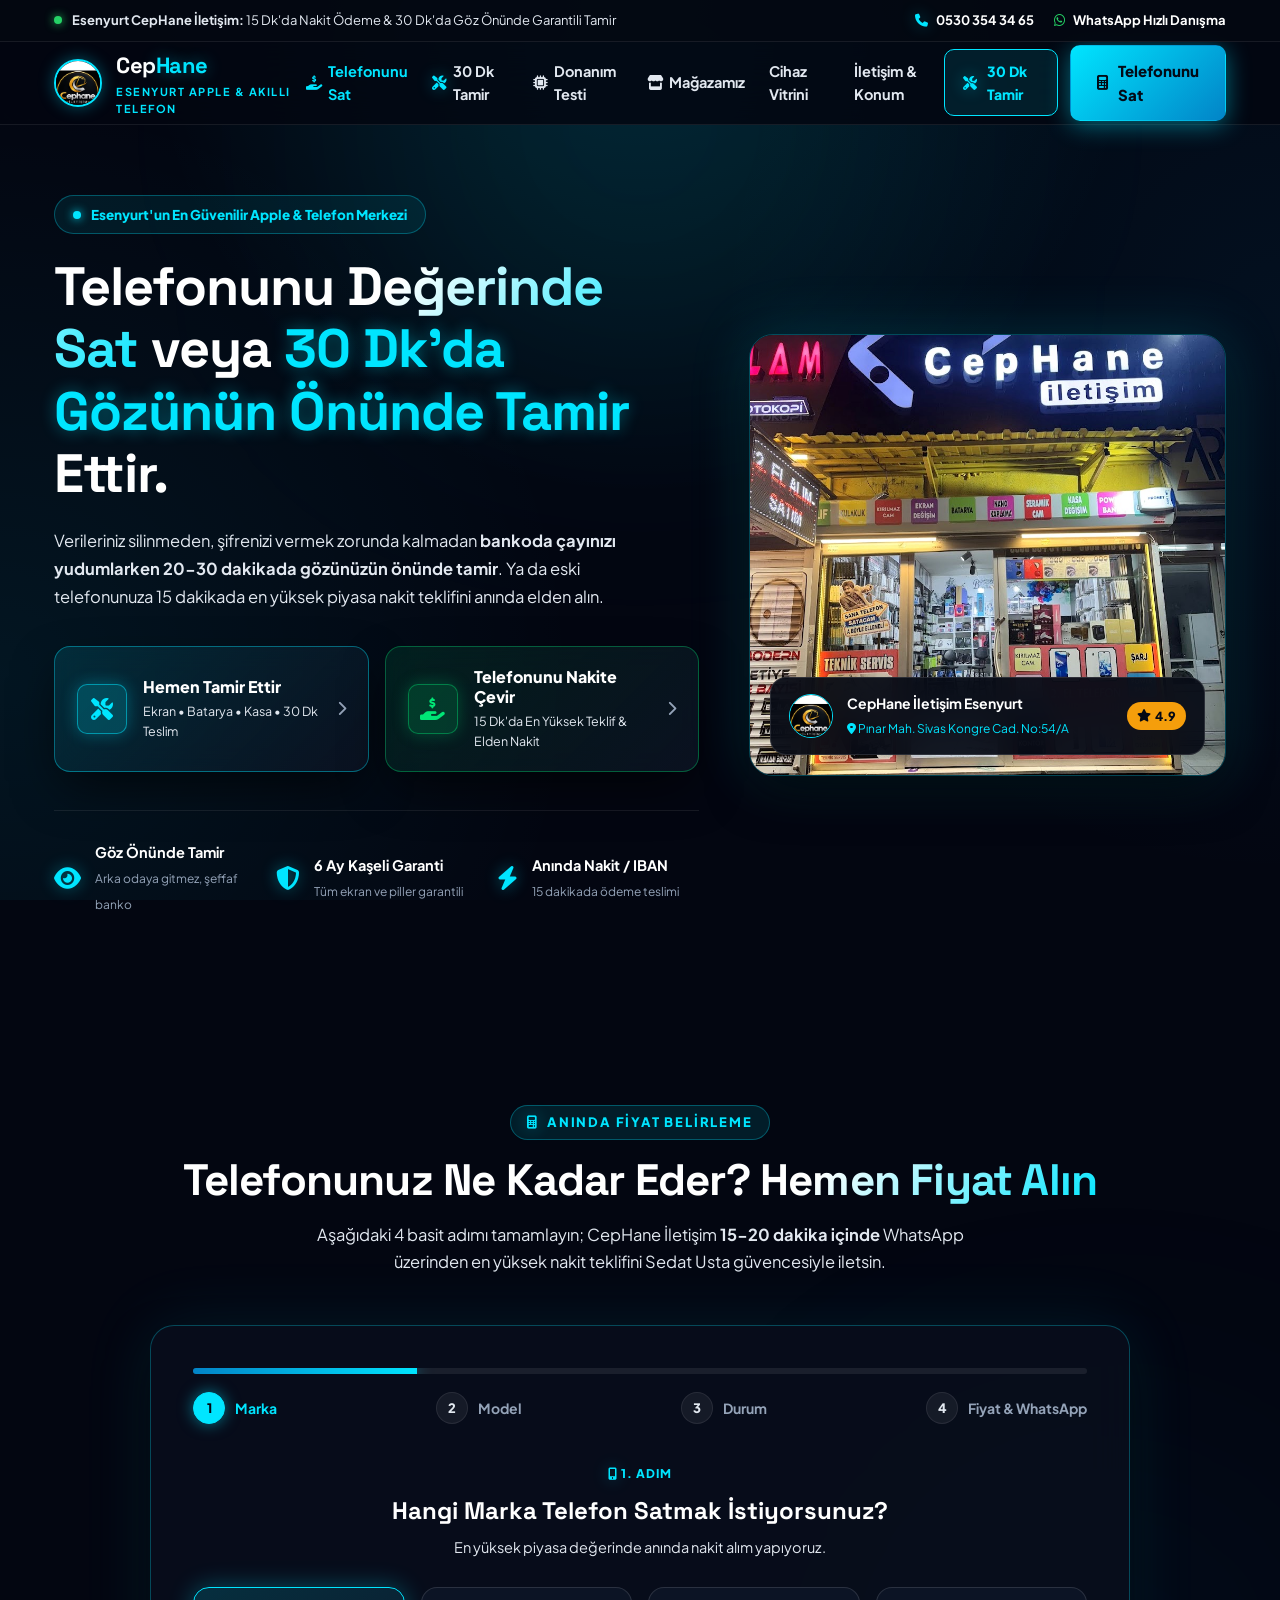
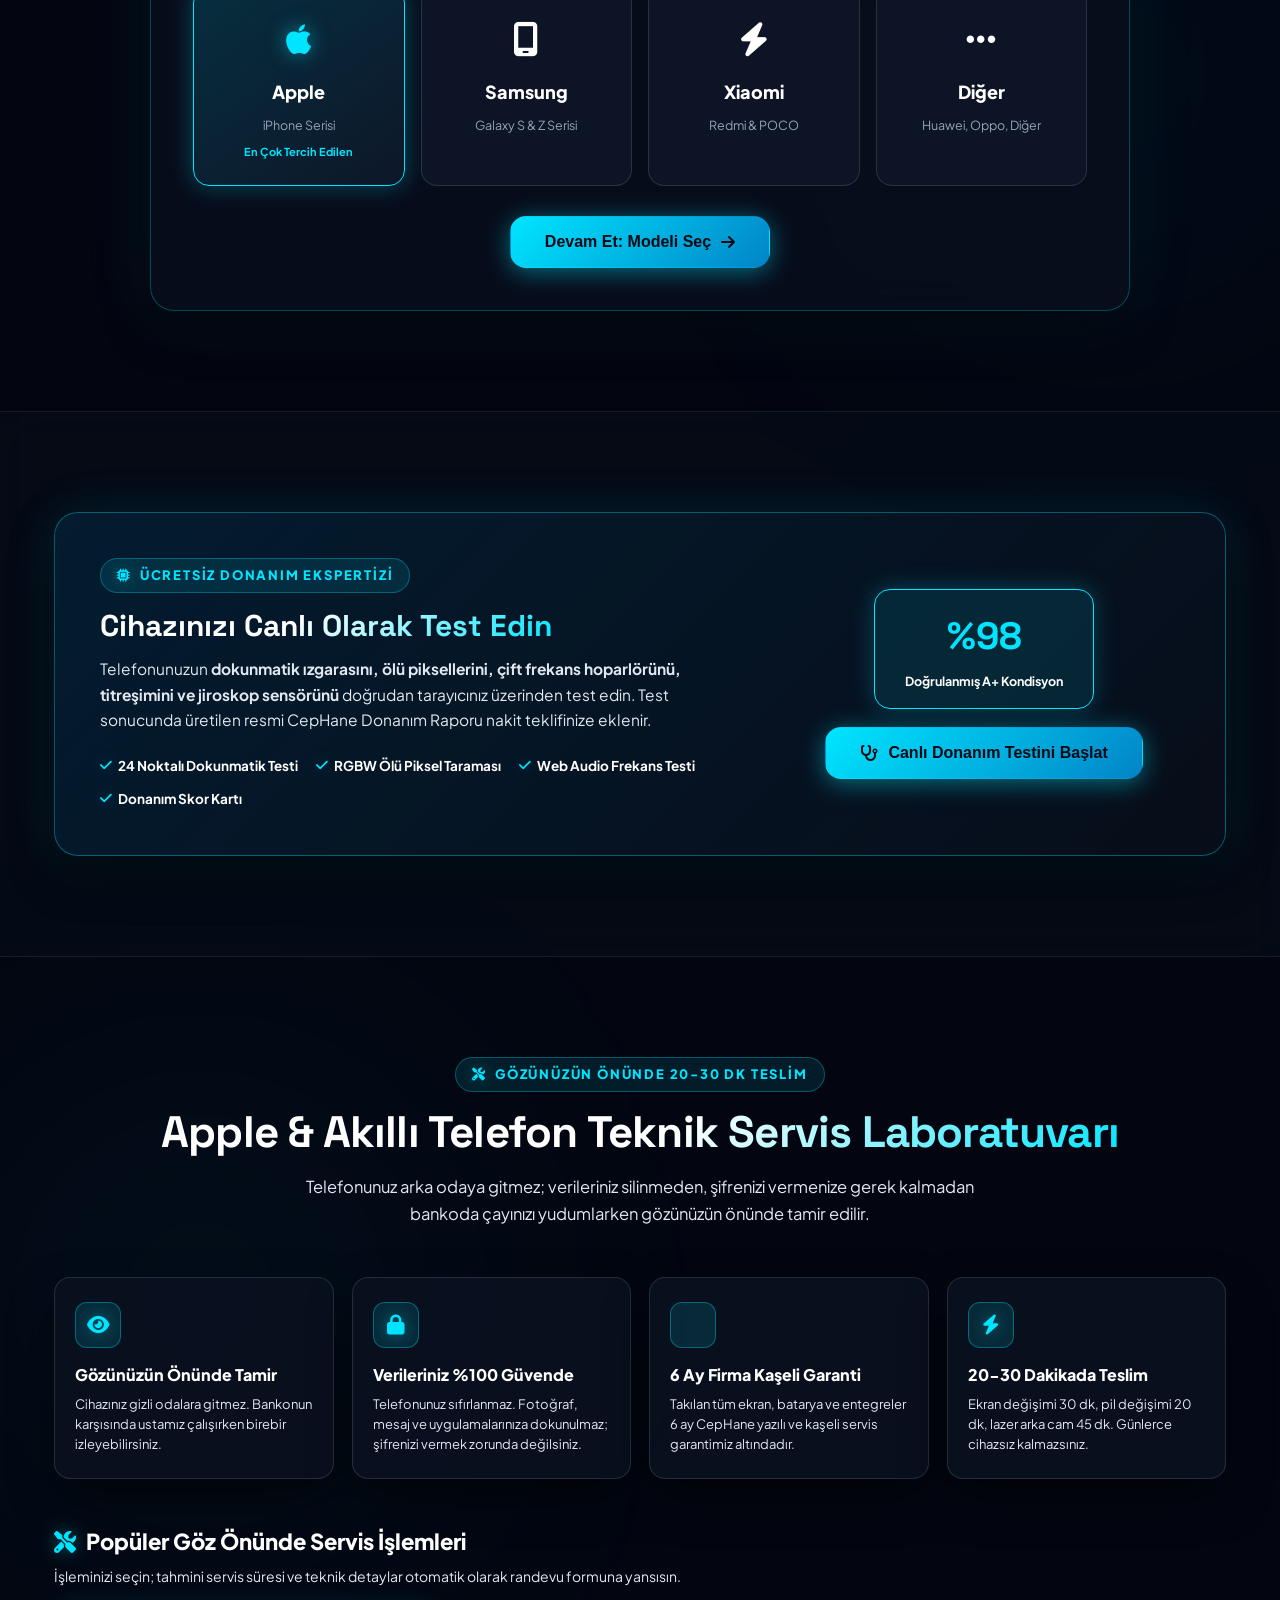
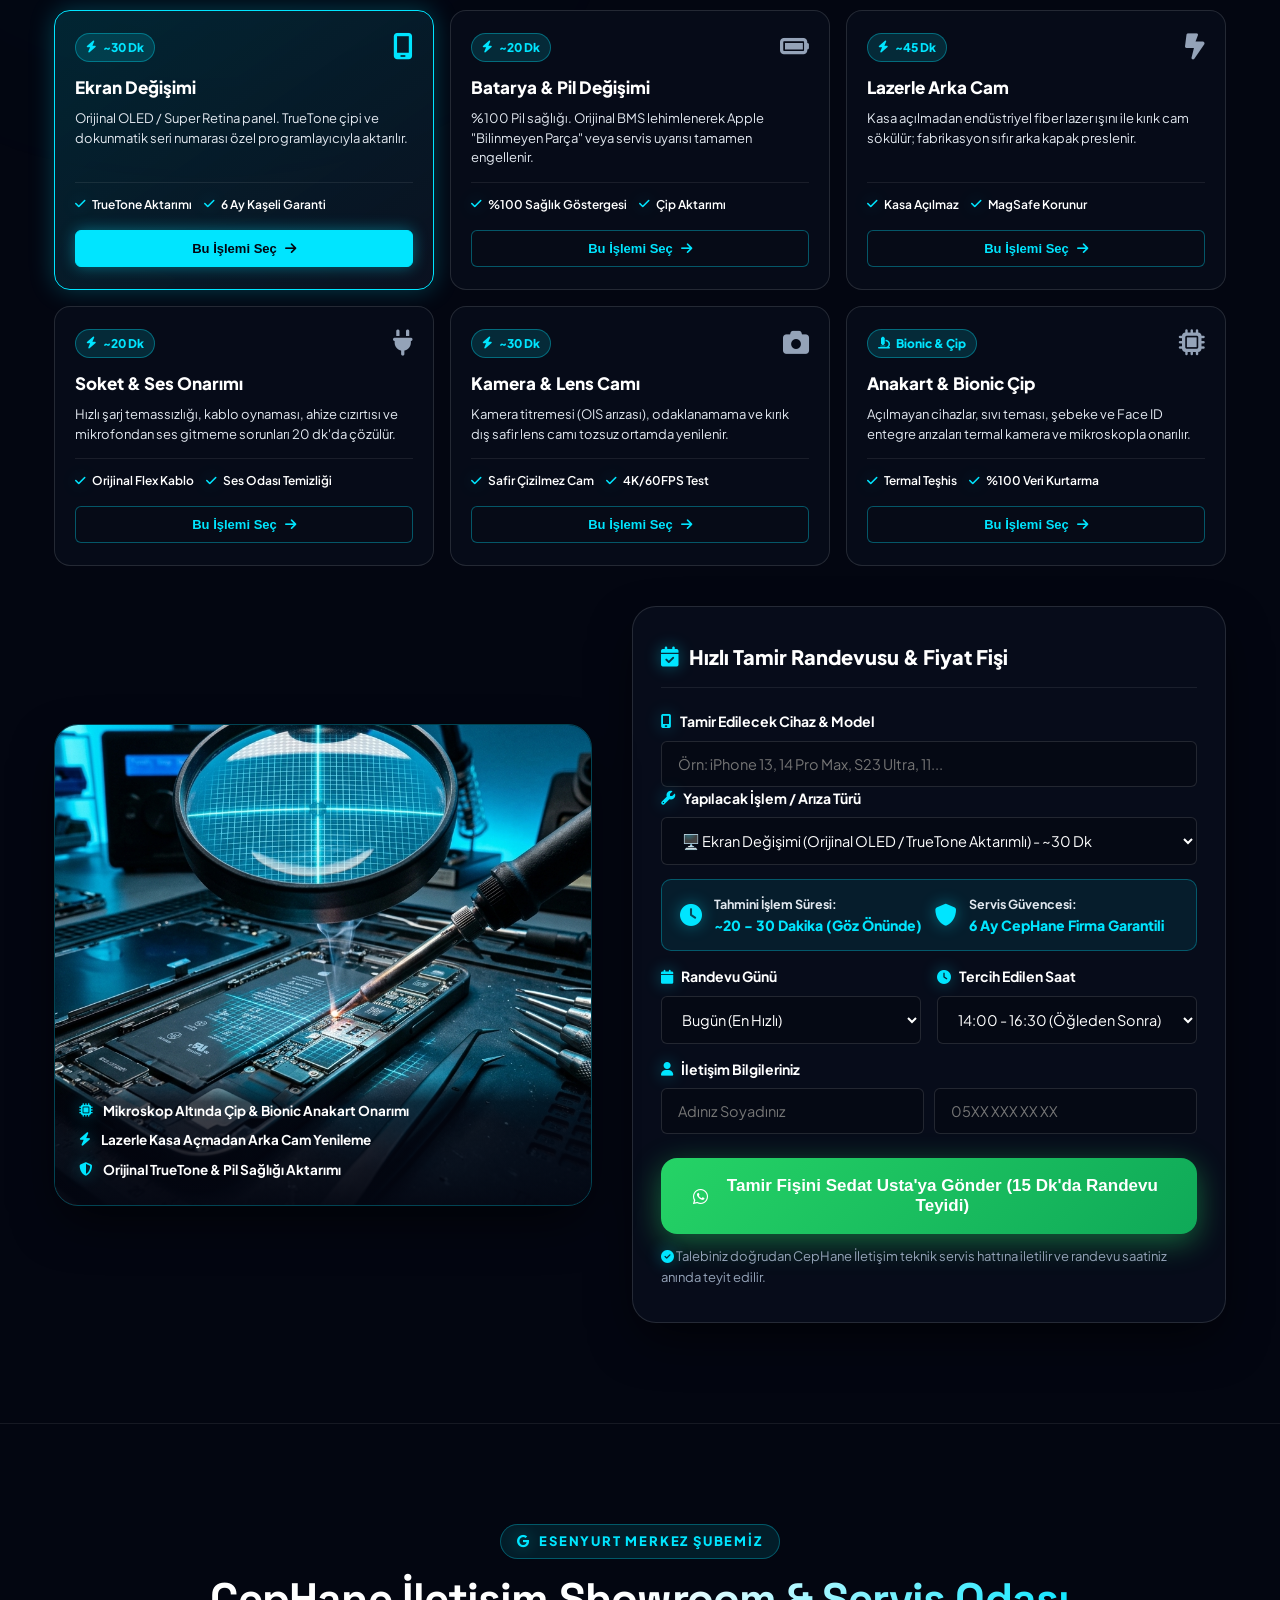
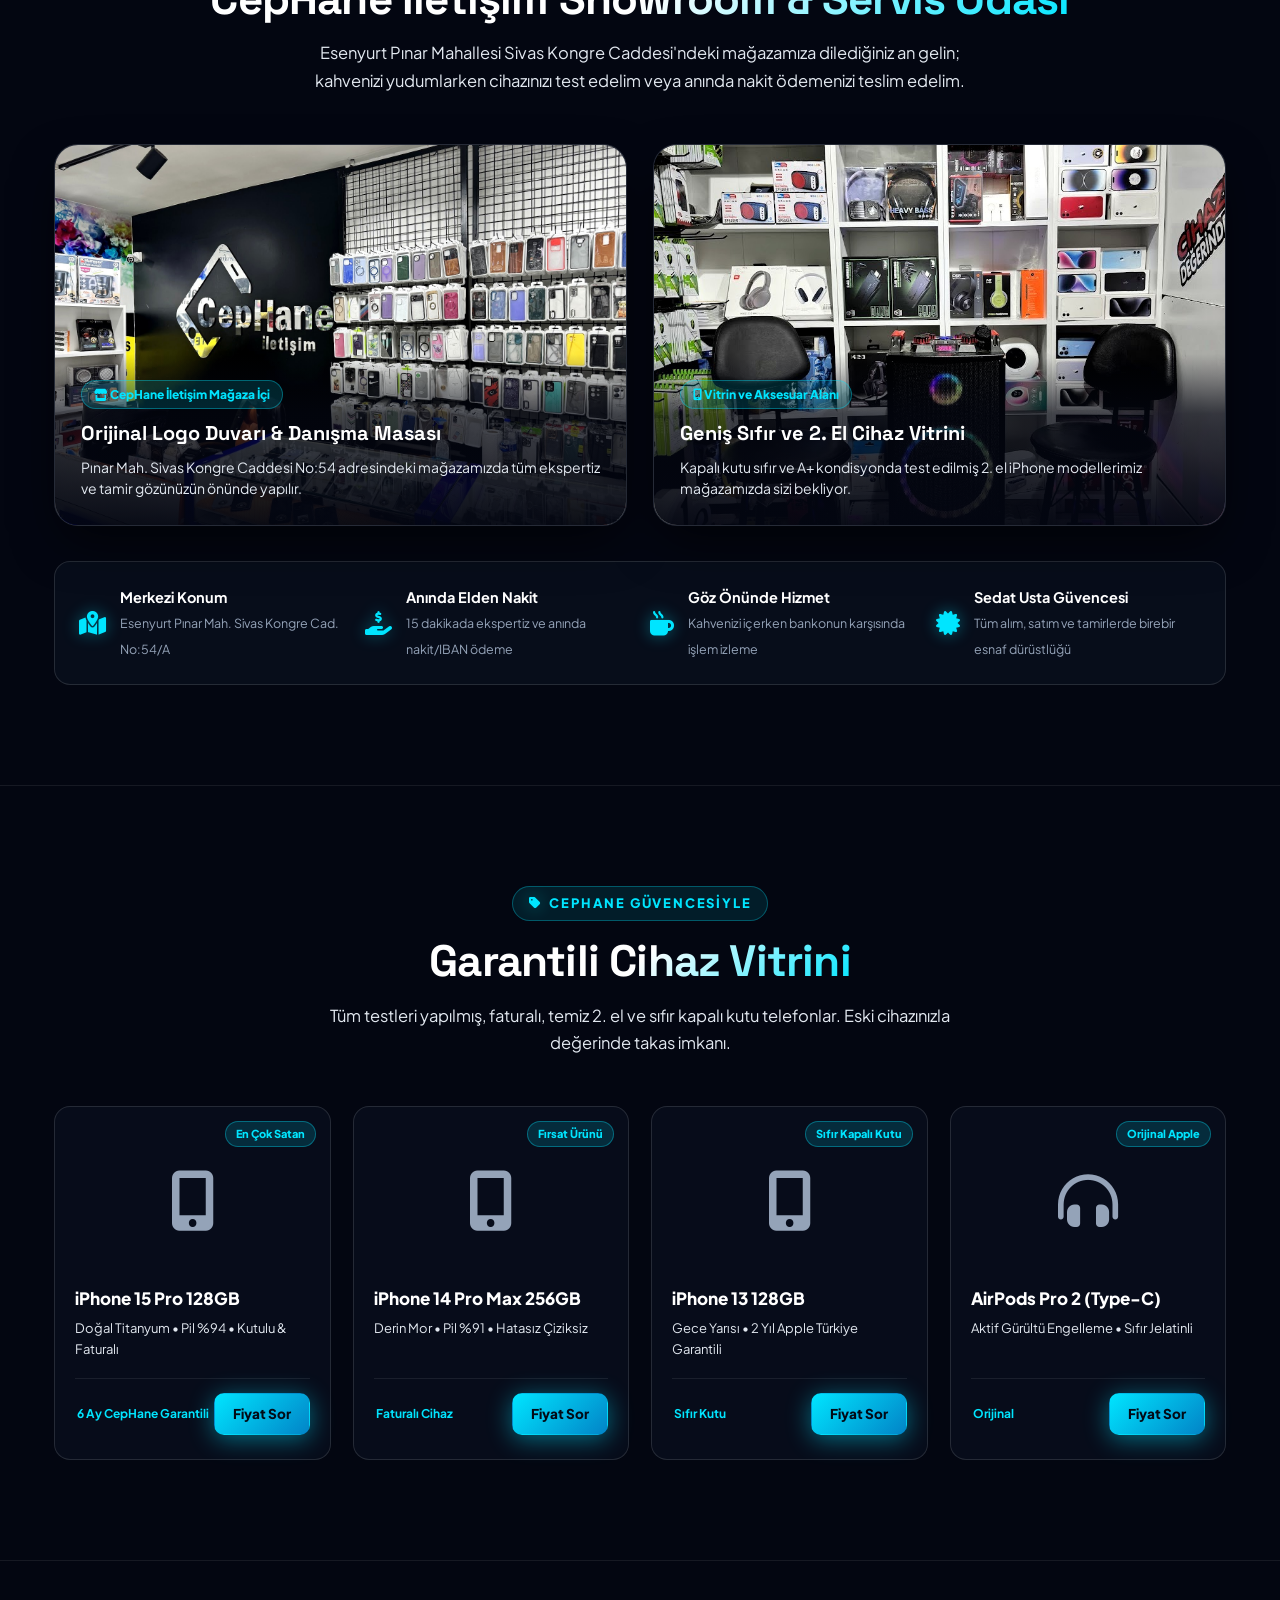
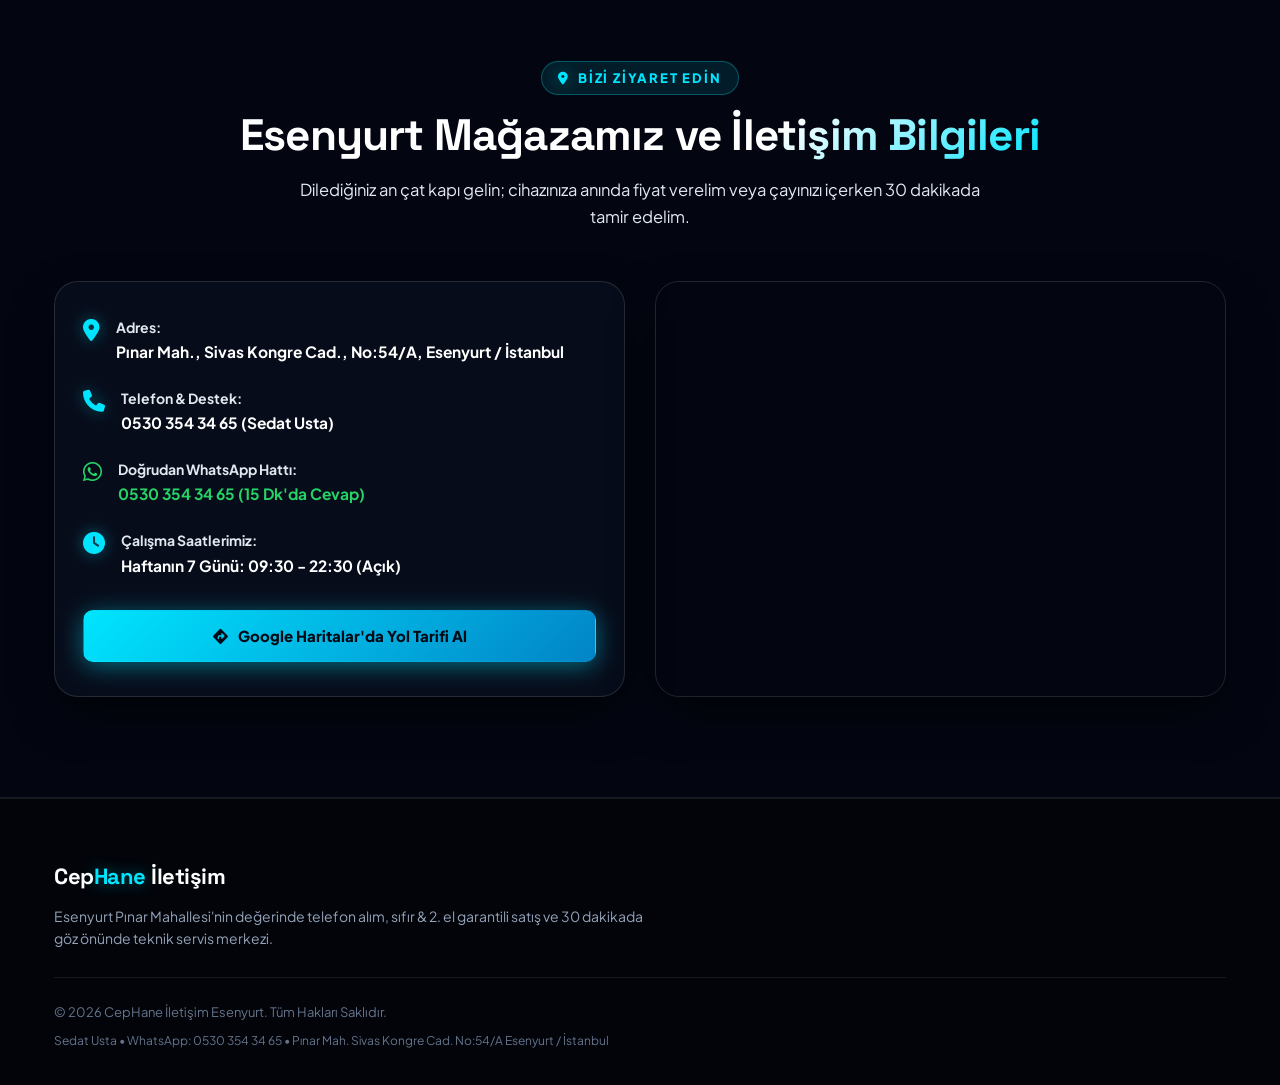
==== commit d8a936b4: "feat(cephane): complete ultra-luxury redesign, eliminate artificial 360 hotspot, deploy atmospheric " ====
--- a/cephane/index.html
+++ b/cephane/index.html
@@ -3,8 +3,8 @@
 <head>
   <meta charset="UTF-8">
   <meta name="viewport" content="width=device-width, initial-scale=1.0">
-  <title>CepHane İletişim Esenyurt | Değerinde Telefon Alım & Hızlı Teknik Servis</title>
-  <meta name="description" content="CepHane İletişim Esenyurt: Telefonunuzu 15 dakikada nakite çevirin veya 30 dakikada garantili tamir ettirin. WhatsApp: 0530 354 34 65">
+  <title>CepHane İletişim Esenyurt | Telefonunu Değerinde Sat & 30 Dk Göz Önünde Tamir</title>
+  <meta name="description" content="CepHane İletişim Esenyurt: Getmobil & EasyCep standardında telefonunu 15 dakikada en yüksek nakite çevir veya gözünün önünde 20-30 dakikada garantili tamir ettir. Sedat Usta: 0530 354 34 65">
   
   <!-- Fonts & Icons -->
   <link rel="preconnect" href="https://fonts.googleapis.com">
@@ -16,13 +16,23 @@
 </head>
 <body>
 
+  <!-- Background Ambient Glow Mesh -->
+  <div class="ambient-glow ambient-glow-top"></div>
+  <div class="ambient-glow ambient-glow-center"></div>
+  <div class="ambient-glow ambient-glow-bottom"></div>
+
   <!-- Top Announcement Bar -->
   <div class="top-banner">
     <div class="container top-banner-content">
-      <span><i class="fa-solid fa-bolt text-cyan"></i> <strong>15-20 Dakikada Geri Dönüş:</strong> Formu doldurun, CepHane uzman ekibinden anında en yüksek nakit teklifini alın.</span>
+      <div class="top-badge-pulse">
+        <span class="live-dot-green"></span>
+        <span><strong>Esenyurt CepHane İletişim:</strong> 15 Dk'da Nakit Ödeme & 30 Dk'da Göz Önünde Garantili Tamir</span>
+      </div>
       <div class="top-contacts">
-        <a href="tel:05303543465"><i class="fa-solid fa-phone"></i> 0530 354 34 65</a>
-        <a href="https://wa.me/905303543465" target="_blank"><i class="fa-brands fa-whatsapp text-whatsapp"></i> WhatsApp Hızlı Destek</a>
+        <a href="tel:05303543465"><i class="fa-solid fa-phone text-cyan"></i> 0530 354 34 65</a>
+        <a href="https://wa.me/905303543465?text=Merhaba%20Sedat%20Bey,%20bilgi%20almak%20istiyorum." target="_blank" class="top-wa-link">
+          <i class="fa-brands fa-whatsapp text-whatsapp"></i> WhatsApp Hızlı Danışma
+        </a>
       </div>
     </div>
   </div>
@@ -31,20 +41,20 @@
   <header class="navbar-wrapper">
     <nav class="container navbar">
       <a href="#hero" class="nav-brand">
-        <img src="assets/logo.png" alt="CepHane İletişim" class="brand-logo">
+        <img src="assets/logo.png" alt="CepHane İletişim Logo" class="brand-logo">
         <div class="brand-text">
           <span class="brand-name">Cep<span class="text-cyan">Hane</span></span>
-          <span class="brand-tag">İletişim & Teknik Servis</span>
+          <span class="brand-tag">Esenyurt Apple & Akıllı Telefon</span>
         </div>
       </a>
 
       <div class="nav-links">
-        <a href="#degerleme" class="nav-highlight"><i class="fa-solid fa-calculator"></i> Telefonunu Sat (Nakit)</a>
-        <a href="#tamir-randevu"><i class="fa-solid fa-calendar-check"></i> Tamir Randevusu</a>
-        <a href="#ekspertiz-360"><i class="fa-solid fa-arrows-rotate text-cyan"></i> 360° Ekspertiz</a>
+        <a href="#degerleme" class="nav-highlight"><i class="fa-solid fa-hand-holding-dollar"></i> Telefonunu Sat</a>
+        <a href="#tamir-randevu" class="nav-repair-link"><i class="fa-solid fa-screwdriver-wrench text-cyan"></i> 30 Dk Tamir</a>
+        <a href="#donanim-testi"><i class="fa-solid fa-microchip"></i> Donanım Testi</a>
         <a href="#magaza"><i class="fa-solid fa-store"></i> Mağazamız</a>
         <a href="#vitrin">Cihaz Vitrini</a>
-        <a href="#iletisim">Konum & İletişim</a>
+        <a href="#iletisim">İletişim & Konum</a>
       </div>
 
       <div class="nav-actions">
@@ -52,11 +62,11 @@
           <i class="fa-solid fa-screwdriver-wrench text-cyan"></i> 30 Dk Tamir
         </a>
         <a href="#degerleme" class="btn btn-primary">
-          <i class="fa-solid fa-money-bill-wave"></i> Telefonunu Sat
+          <i class="fa-solid fa-calculator"></i> Telefonunu Sat
         </a>
       </div>
 
-      <button class="mobile-menu-btn" id="mobileMenuBtn">
+      <button class="mobile-menu-btn" id="mobileMenuBtn" aria-label="Menü">
         <i class="fa-solid fa-bars"></i>
       </button>
     </nav>
@@ -64,37 +74,39 @@
 
   <!-- Mobile Drawer -->
   <div class="mobile-drawer" id="mobileDrawer">
-    <a href="#degerleme" class="mobile-nav-link text-cyan"><i class="fa-solid fa-calculator"></i> Telefonunu Nakite Çevir</a>
-    <a href="#tamir-randevu" class="mobile-nav-link"><i class="fa-solid fa-calendar-check"></i> 30 Dk Tamir Randevusu Al</a>
-    <a href="#ekspertiz-360" class="mobile-nav-link"><i class="fa-solid fa-arrows-rotate"></i> 360° Cihaz İnceleme</a>
+    <a href="#degerleme" class="mobile-nav-link text-cyan"><i class="fa-solid fa-hand-holding-dollar"></i> Telefonunu Sat (Nakit)</a>
+    <a href="#tamir-randevu" class="mobile-nav-link"><i class="fa-solid fa-screwdriver-wrench"></i> 30 Dk Tamir Randevusu</a>
+    <a href="#donanim-testi" class="mobile-nav-link"><i class="fa-solid fa-microchip"></i> Canlı Donanım Ekspertizi</a>
     <a href="#magaza" class="mobile-nav-link"><i class="fa-solid fa-store"></i> Mağazamız & Google Fotoğrafları</a>
     <a href="#vitrin" class="mobile-nav-link"><i class="fa-solid fa-mobile-screen"></i> Vitrindeki Cihazlar</a>
     <a href="#iletisim" class="mobile-nav-link"><i class="fa-solid fa-location-dot"></i> İletişim & Konum</a>
     <a href="tel:05303543465" class="btn btn-primary w-full"><i class="fa-solid fa-phone"></i> Hemen Ara (0530 354 34 65)</a>
   </div>
 
-  <!-- Hero Section -->
+  <!-- HERO SECTION -->
   <section class="hero-section" id="hero">
     <div class="container hero-grid">
       <div class="hero-content">
         <div class="hero-badge">
           <span class="badge-dot"></span>
-          <span>Esenyurt CepHane İletişim & Apple Laboratuvarı</span>
-        </div>
+          <span>Esenyurt'un En Güvenilir Apple & Telefon Merkezi</span>
+        </div>
+        
         <h1 class="hero-title">
-          Telefonunu <span class="text-cyan">30 Dk'da Gözünün Önünde Tamir</span> Ettir veya <span class="gradient-text">Değerinde Sat</span>.
+          Telefonunu <span class="gradient-text">Değerinde Sat</span> veya <span class="text-cyan">30 Dk'da Gözünün Önünde Tamir</span> Ettir.
         </h1>
+        
         <p class="hero-desc">
-          Verileriniz silinmeden, şifre vermenize gerek kalmadan <strong>gözünüzün önünde 20-30 dakikada orijinal parça tamiri</strong>. 6 Ay CepHane yazılı garantisi veya eski telefonunuza anında en yüksek nakit ödeme.
+          Verileriniz silinmeden, şifrenizi vermek zorunda kalmadan <strong>bankoda çayınızı yudumlarken 20-30 dakikada gözünüzün önünde tamir</strong>. Ya da eski telefonunuza 15 dakikada en yüksek piyasa nakit teklifini anında elden alın.
         </p>
 
-        <!-- Hızlı Hizmet Seçici (Tamir & Satış Öne Çıkarma) -->
+        <!-- İkili Hızlı Seçici (Tamir vs Satış) -->
         <div class="hero-dual-selector">
           <a href="#tamir-randevu" class="hero-selector-card hero-repair-card">
             <div class="selector-icon"><i class="fa-solid fa-screwdriver-wrench"></i></div>
             <div class="selector-text">
               <strong>Hemen Tamir Ettir</strong>
-              <small>Ekran • Batarya • Kasa • 30 Dk</small>
+              <small>Ekran • Batarya • Kasa • 30 Dk Teslim</small>
             </div>
             <i class="fa-solid fa-chevron-right selector-arrow"></i>
           </a>
@@ -103,59 +115,65 @@
             <div class="selector-icon"><i class="fa-solid fa-hand-holding-dollar"></i></div>
             <div class="selector-text">
               <strong>Telefonunu Nakite Çevir</strong>
-              <small>15 Dk'da En Yüksek Teklif</small>
+              <small>15 Dk'da En Yüksek Teklif & Elden Nakit</small>
             </div>
             <i class="fa-solid fa-chevron-right selector-arrow"></i>
           </a>
         </div>
 
+        <!-- 3 Güven Rozeti -->
         <div class="hero-trust-bar">
           <div class="trust-item">
             <i class="fa-solid fa-eye text-cyan"></i>
             <div>
-              <strong>Gözünüzün Önünde</strong>
-              <small>Arka odaya gitmez, şeffaf tamir</small>
+              <strong>Göz Önünde Tamir</strong>
+              <small>Arka odaya gitmez, şeffaf banko</small>
             </div>
           </div>
           <div class="trust-item">
             <i class="fa-solid fa-shield-halved text-cyan"></i>
             <div>
-              <strong>6 Ay Yazılı Garanti</strong>
-              <small>Orijinal & A+ Test Edilmiş Parça</small>
+              <strong>6 Ay Kaşeli Garanti</strong>
+              <small>Tüm ekran ve piller garantili</small>
             </div>
           </div>
           <div class="trust-item">
-            <i class="fa-solid fa-lock text-cyan"></i>
+            <i class="fa-solid fa-bolt text-cyan"></i>
             <div>
-              <strong>Verileriniz Sıfırlanmaz</strong>
-              <small>Şifre vermeden işlem</small>
-            </div>
-          </div>
-        </div>
-      </div>
-
+              <strong>Anında Nakit / IBAN</strong>
+              <small>15 dakikada ödeme teslimi</small>
+            </div>
+          </div>
+        </div>
+      </div>
+
+      <!-- Hero Visual (Gerçek Mağaza Görseli ve Kartlar) -->
       <div class="hero-visual">
         <div class="visual-frame">
-          <img src="assets/real_storefront_night.jpg" alt="CepHane İletişim Esenyurt Mağazası" class="hero-img-main">
+          <img src="assets/real_storefront_night.jpg" alt="CepHane İletişim Esenyurt Gerçek Dükkan" class="hero-img-main">
+          
           <div class="visual-floating-badge">
-            <img src="assets/logo.png" alt="Logo" class="badge-mini-logo">
+            <img src="assets/logo.png" alt="CepHane Logo" class="badge-mini-logo">
             <div>
-              <strong>Sıfır & 2. El Değerinde Alım</strong>
-              <small>Apple • Samsung • Xiaomi</small>
-            </div>
+              <strong>CepHane İletişim Esenyurt</strong>
+              <small><i class="fa-solid fa-location-dot"></i> Pınar Mah. Sivas Kongre Cad. No:54/A</small>
+            </div>
+            <span class="rating-pill"><i class="fa-solid fa-star"></i> 4.9</span>
           </div>
         </div>
       </div>
     </div>
   </section>
 
-  <!-- FORM 1: TELEFONUNU NAKİTE ÇEVİR (DEĞERLEME FORMU) -->
-  <section class="section-wrapper bg-alt" id="degerleme">
+  <!-- ========================================================= -->
+  <!-- BÖLÜM 1: GETMOBIL & EASYCEP MODELİ ADIM ADIM DEĞERLEME    -->
+  <!-- ========================================================= -->
+  <section class="section-wrapper" id="degerleme">
     <div class="container">
       <div class="section-header text-center">
-        <span class="section-tag">Anında Değerleme Formu</span>
-        <h2 class="section-title">Telefonunuz Ne Kadar Eder? <span class="text-cyan">Hemen Fiyat Alın</span></h2>
-        <p class="section-sub">Aşağıdaki bilgileri doldurun; CepHane İletişim <strong>15-20 dakika içinde</strong> WhatsApp üzerinden en yüksek nakit teklifini iletsin.</p>
+        <span class="section-tag"><i class="fa-solid fa-calculator text-cyan"></i> Anında Fiyat Belirleme</span>
+        <h2 class="section-title">Telefonunuz Ne Kadar Eder? <span class="gradient-text">Hemen Fiyat Alın</span></h2>
+        <p class="section-sub">Aşağıdaki 4 basit adımı tamamlayın; CepHane İletişim <strong>15-20 dakika içinde</strong> WhatsApp üzerinden en yüksek nakit teklifini Sedat Usta güvencesiyle iletsin.</p>
       </div>
 
       <!-- GETMOBIL STİLİ ADIM ADIM CİHAZ DEĞERLEME SİHİRBAZI -->
@@ -258,7 +276,10 @@
 
           <div class="gm-custom-model-box">
             <span class="gm-custom-note">Modelinizi bulamadınız mı?</span>
-            <input type="text" id="gmCustomModelInput" class="form-control" placeholder="Model adını buraya elle yazın...">
+            <div class="gm-custom-input-group">
+              <input type="text" id="gmCustomModelInput" class="gm-search-input" placeholder="Model adını buraya elle yazın...">
+              <button type="button" class="btn btn-sm btn-primary" id="btnCustomModelNext">Bu Modeli Seç</button>
+            </div>
           </div>
 
           <div class="gm-nav-row text-center">
@@ -268,14 +289,14 @@
           </div>
         </div>
 
-        <!-- ADIM 3: CİHAZ KONDİSYONU VE GETMOBIL SORULARI -->
+        <!-- ADIM 3: CİHAZ DURUMU VE KONDİSYON SORULARI -->
         <div class="gm-wizard-pane" id="paneStep3">
           <div class="gm-pane-top-bar">
             <button type="button" class="gm-btn-back" id="btnBackToStep2">
               <i class="fa-solid fa-arrow-left"></i> Model Değiştir
             </button>
             <div class="gm-selected-crumb">
-              Seçilen Cihaz: <strong id="crumbModel">iPhone 13</strong>
+              Seçilen Cihaz: <strong id="crumbModelStep3">iPhone 13</strong>
             </div>
           </div>
 
@@ -286,10 +307,13 @@
           </div>
 
           <div class="gm-questions-container">
-            <!-- Soru 1: Hafıza Kapasitesi -->
+            <!-- Soru 1: Hafıza -->
             <div class="gm-q-block">
-              <label class="gm-q-label"><i class="fa-solid fa-hard-drive text-cyan"></i> 1. Dahili Hafıza Kapasitesi</label>
-              <div class="gm-pills-row" id="pillsStorage">
+              <div class="gm-q-label">
+                <i class="fa-solid fa-database text-cyan"></i>
+                <span>1. Dahili Hafıza Kapasitesi</span>
+              </div>
+              <div class="gm-pills-row" id="qStoragePills">
                 <button type="button" class="gm-pill-btn" data-val="64 GB">64 GB</button>
                 <button type="button" class="gm-pill-btn active" data-val="128 GB">128 GB</button>
                 <button type="button" class="gm-pill-btn" data-val="256 GB">256 GB</button>
@@ -300,52 +324,67 @@
 
             <!-- Soru 2: Pil Sağlığı -->
             <div class="gm-q-block">
-              <label class="gm-q-label"><i class="fa-solid fa-battery-half text-cyan"></i> 2. Pil Sağlığı (%)</label>
-              <div class="gm-pills-row" id="pillsBattery">
+              <div class="gm-q-label">
+                <i class="fa-solid fa-battery-three-quarters text-cyan"></i>
+                <span>2. Pil Sağlığı (%)</span>
+              </div>
+              <div class="gm-pills-row" id="qBatteryPills">
                 <button type="button" class="gm-pill-btn active" data-val="%90 - %100 (Çok İyi)">%90 - %100 (Çok İyi)</button>
                 <button type="button" class="gm-pill-btn" data-val="%80 - %89 (Normal)">%80 - %89 (Normal)</button>
-                <button type="button" class="gm-pill-btn" data-val="%80 Altı / Servis">%80 Altı / Servis Uyarısı</button>
-                <button type="button" class="gm-pill-btn" data-val="Pil Sağlığı İyi (Android)">Android Pil İyi</button>
+                <button type="button" class="gm-pill-btn" data-val="%80 Altı / Servis Uyarısı">%80 Altı / Servis Uyarısı</button>
+                <button type="button" class="gm-pill-btn" data-val="Android Pil İyi">Android Pil İyi</button>
               </div>
             </div>
 
             <!-- Soru 3: Ekran Durumu -->
             <div class="gm-q-block">
-              <label class="gm-q-label"><i class="fa-solid fa-display text-cyan"></i> 3. Ekran Durumu</label>
-              <div class="gm-pills-row" id="pillsScreen">
-                <button type="button" class="gm-pill-btn active" data-val="Orijinal ve Çiziksiz (Kusursuz)">Orijinal & Çiziksiz (Kusursuz)</button>
+              <div class="gm-q-label">
+                <i class="fa-solid fa-mobile-screen text-cyan"></i>
+                <span>3. Ekran Durumu</span>
+              </div>
+              <div class="gm-pills-row" id="qScreenPills">
+                <button type="button" class="gm-pill-btn active" data-val="Orijinal & Çiziksiz (Kusursuz)">Orijinal & Çiziksiz (Kusursuz)</button>
                 <button type="button" class="gm-pill-btn" data-val="Hafif Kılcal Çizikler Var">Hafif Kılcal Çizikler Var</button>
-                <button type="button" class="gm-pill-btn" data-val="Kırık / Çatlak">Kırık / Çatlak (Görüntü Var)</button>
-                <button type="button" class="gm-pill-btn" data-val="Ekran Değişmiş (Yan Sanayi)">Ekran Değişmiş</button>
-              </div>
-            </div>
-
-            <!-- Soru 4: Kasa Kozmetik Durumu -->
+                <button type="button" class="gm-pill-btn" data-val="Kırık / Çatlak (Görüntü Var)">Kırık / Çatlak (Görüntü Var)</button>
+                <button type="button" class="gm-pill-btn" data-val="Ekran Değişmiş">Ekran Değişmiş</button>
+              </div>
+            </div>
+
+            <!-- Soru 4: Kasa Kozmetik -->
             <div class="gm-q-block">
-              <label class="gm-q-label"><i class="fa-solid fa-shield text-cyan"></i> 4. Kasa Kozmetik Durumu</label>
-              <div class="gm-pills-row" id="pillsBody">
+              <div class="gm-q-label">
+                <i class="fa-solid fa-shield text-cyan"></i>
+                <span>4. Kasa Kozmetik Durumu</span>
+              </div>
+              <div class="gm-pills-row" id="qBodyPills">
                 <button type="button" class="gm-pill-btn active" data-val="Sıfır Ayarında (Darbe/Ezik Yok)">Sıfır Ayarında (Darbe/Ezik Yok)</button>
                 <button type="button" class="gm-pill-btn" data-val="Temiz (Normal Kullanım)">Temiz (Normal Kullanım)</button>
-                <button type="button" class="gm-pill-btn" data-val="Kenarlarda Ezik veya Çizik Var">Kenarlarda Ezik/Çizik Var</button>
+                <button type="button" class="gm-pill-btn" data-val="Kenarlarda Ezik/Çizik Var">Kenarlarda Ezik/Çizik Var</button>
                 <button type="button" class="gm-pill-btn" data-val="Arka Cam Kırık / Hasarlı">Arka Cam Kırık / Hasarlı</button>
               </div>
             </div>
 
-            <!-- Soru 5: Kutu & Fatura Durumu -->
+            <!-- Soru 5: Kutu & Fatura -->
             <div class="gm-q-block">
-              <label class="gm-q-label"><i class="fa-solid fa-box-open text-cyan"></i> 5. Kutu & Fatura Durumu</label>
-              <div class="gm-pills-row" id="pillsBox">
+              <div class="gm-q-label">
+                <i class="fa-solid fa-box text-cyan"></i>
+                <span>5. Kutu & Fatura Durumu</span>
+              </div>
+              <div class="gm-pills-row" id="qBoxPills">
                 <button type="button" class="gm-pill-btn active" data-val="Kutulu ve Faturalı">Kutulu ve Faturalı</button>
                 <button type="button" class="gm-pill-btn" data-val="Sadece Kutusu Var">Sadece Kutusu Var</button>
-                <button type="button" class="gm-pill-btn" data-val="Kutu & Fatura Yok">Kutu & Fatura Yok (Sadece Cihaz)</button>
-              </div>
-            </div>
-
-            <!-- Soru 6: Face ID & Kameralar -->
+                <button type="button" class="gm-pill-btn" data-val="Kutu & Fatura Yok (Sadece Cihaz)">Kutu & Fatura Yok (Sadece Cihaz)</button>
+              </div>
+            </div>
+
+            <!-- Soru 6: Kamera & Face ID -->
             <div class="gm-q-block">
-              <label class="gm-q-label"><i class="fa-solid fa-camera text-cyan"></i> 6. Face ID / Parmak İzi ve Kameralar</label>
-              <div class="gm-pills-row" id="pillsCamera">
-                <button type="button" class="gm-pill-btn active" data-val="Tüm Kameralar & Face ID Sorunsuz">Kusursuz Çalışıyor</button>
+              <div class="gm-q-label">
+                <i class="fa-solid fa-camera text-cyan"></i>
+                <span>6. Face ID / Parmak İzi ve Kameralar</span>
+              </div>
+              <div class="gm-pills-row" id="qCameraPills">
+                <button type="button" class="gm-pill-btn active" data-val="Kusursuz Çalışıyor">Kusursuz Çalışıyor</button>
                 <button type="button" class="gm-pill-btn" data-val="Face ID veya Kamera Arızalı">Face ID veya Kamera Arızalı</button>
               </div>
             </div>
@@ -353,30 +392,34 @@
 
           <div class="gm-nav-row text-center">
             <button type="button" class="btn btn-primary btn-lg" id="btnNextToStep4">
-              Nakit Teklifi Hesapla & WhatsApp'a İlet <i class="fa-solid fa-bolt"></i>
-            </button>
-          </div>
-        </div>
-
-        <!-- ADIM 4: NAKİT FİYAT TEKLİFİ VE WHATSAPP'A GÖNDERME FORMU -->
+              Nakit Teklifi Hesapla & WhatsApp'a İlet <i class="fa-solid fa-arrow-right"></i>
+            </button>
+          </div>
+        </div>
+
+        <!-- ADIM 4: HESAPLANAN FİYAT VE SEDAT BEY'E WHATSAPP İLETİMİ -->
         <div class="gm-wizard-pane" id="paneStep4">
           <div class="gm-pane-top-bar">
             <button type="button" class="gm-btn-back" id="btnBackToStep3">
               <i class="fa-solid fa-arrow-left"></i> Kriterleri Düzenle
             </button>
             <div class="gm-selected-crumb">
-              Hazırlanan Fiş: <strong id="crumbSummary">iPhone 13 • 128 GB</strong>
-            </div>
-          </div>
-
-          <!-- Canlı Nakit Teklif Kartı (Getmobil Caliber) -->
+              Hazırlanan Fiş: <strong id="crumbModelStep4">iPhone 13 • 128 GB</strong>
+            </div>
+          </div>
+
+          <!-- Hesaplanan Teklif Fişi -->
           <div class="gm-offer-card">
             <div class="gm-offer-badge">
-              <span class="val-pulse-dot"></span>
-              <span>CepHane İletişim Canlı Değerleme</span>
-            </div>
-            <div class="gm-offer-label">Cihazınız İçin Tahmini Nakit Teklifimiz:</div>
-            <div class="gm-offer-amount" id="gmFinalPriceDisplay">24.500 ₺ - 27.500 ₺</div>
+              <i class="fa-solid fa-certificate text-cyan"></i> CepHane İletişim Canlı Değerleme
+            </div>
+            
+            <h3 class="gm-offer-title" id="gmOfferTitle">Cihazınız İçin Tahmini Nakit Teklifimiz:</h3>
+            
+            <div class="gm-price-display" id="gmFinalPriceDisplay">
+              24.500 ₺ - 27.500 ₺
+            </div>
+
             <p class="gm-offer-sub">
               Bu tutar seçtiğiniz kondisyona göre hesaplanmıştır. Esenyurt mağazamızda 15 dakikalık hızlı kontrolden sonra <strong>elden nakit</strong> veya <strong>anında IBAN transferiyle</strong> ödenir.
             </p>
@@ -423,66 +466,43 @@
     </div>
   </section>
 
-  <!-- 360 DERECE AKILLI CİHAZ EKSPERTİZİ BÖLÜMÜ (AMACI VE İŞLEVİ NETLEŞTİRİLDİ) -->
-  <section class="section-wrapper panoramic-section" id="ekspertiz-360">
+  <!-- ========================================================= -->
+  <!-- BÖLÜM 2: CANLI DONANIM EKSPERTİZİ (5 MODÜLLÜ SELF-TEST)  -->
+  <!-- ========================================================= -->
+  <section class="section-wrapper bg-card-surface" id="donanim-testi">
     <div class="container">
-      <div class="section-header text-center">
-        <span class="section-tag"><i class="fa-solid fa-arrows-rotate"></i> 360° Donanım & Çip Güvencesi</span>
-        <h2 class="section-title">Milimetrik <span class="gradient-text">Ekspertiz Standartlarımız</span></h2>
-        <p class="section-sub">Esenyurt mağazamıza geldiğinizde Sedat Bey ve teknik ekibimiz cihazınızı bu 5 donanım standardına göre optik mikroskop ve test cihazlarıyla inceler. Cihazınızın değeri 1 kuruş bile öldürülmeden, piyasadaki en yüksek nakit karşılığı anında elden veya IBAN'ınıza ödenir.</p>
-      </div>
-
-      <div class="panoramic-showcase-box" id="panoBox">
-        <div class="pano-img-container" id="panoContainer">
-          <img src="assets/phone_360.jpg" alt="360 Derece Titanyum iPhone Cihaz Ekspertizi" class="pano-img">
-          
-          <!-- Interactive Inspection Hotspots -->
-          <div class="hotspot hs-camera" onclick="showHotspotInfo('Kamera & Lens Modülü: Safir cam çizik taraması, 3x/5x optik zoom stabilitesi ve OIS sarsıntı kontrolü eksiksiz yapılır.')">
-            <span class="pulse-ring"></span>
-            <span class="hs-label"><i class="fa-solid fa-camera"></i> Safir Lens & Kamera</span>
-          </div>
-
-          <div class="hotspot hs-chassis" onclick="showHotspotInfo('Havacılık Titanyum Kasa: Lazer mikrometre ile gövde bükülme, darbe, vida yuvaları ve su yalıtım contaları test edilir.')">
-            <span class="pulse-ring"></span>
-            <span class="hs-label"><i class="fa-solid fa-shield"></i> Titanyum Kasa</span>
-          </div>
-
-          <div class="hotspot hs-screen" onclick="showHotspotInfo('Dynamic OLED & TrueTone: 120Hz ProMotion ekran akıcılığı, ölü piksel ve dokunmatik hassasiyeti kalibre edilir.')">
-            <span class="pulse-ring"></span>
-            <span class="hs-label"><i class="fa-solid fa-eye"></i> 120Hz TrueTone Ekran</span>
-          </div>
-
-          <div class="hotspot hs-chip" onclick="showHotspotInfo('Bionic Çip & Anakart: Termal kamera ile işlemci sıcaklığı, lehim hatları ve anakart kaçak akımları ölçülür.')">
-            <span class="pulse-ring"></span>
-            <span class="hs-label"><i class="fa-solid fa-microchip"></i> Bionic Çip & Anakart</span>
-          </div>
-
-          <div class="hotspot hs-battery" onclick="showHotspotInfo('Batarya & Şarj Entegresi: %100 orijinal döngü sayısı, pil sağlığı ve hızlı şarj protokolü doğrulanır.')">
-            <span class="pulse-ring"></span>
-            <span class="hs-label"><i class="fa-solid fa-battery-full"></i> Batarya & Pil Sağlığı</span>
-          </div>
-        </div>
-
-        <div class="pano-info-bar" id="panoInfoBar">
-          <i class="fa-solid fa-circle-info text-cyan"></i>
-          <span id="panoInfoText">Noktalara tıklayarak CepHane İletişim 360° donanım ekspertiz kriterlerini inceleyebilirsiniz.</span>
-          <span class="pano-badge-hint"><i class="fa-solid fa-hand-pointer"></i> Kontrol Noktaları</span>
-        </div>
-      </div>
-
-      <div class="expertiz-action-bar">
-        <a href="#degerleme" class="btn btn-primary">
-          <i class="fa-solid fa-calculator"></i> Bu Standartlarla Telefonuna Fiyat Al
-        </a>
-        <button type="button" class="btn btn-outline" id="btnOpenSelfTest">
-          <i class="fa-solid fa-stethoscope text-cyan"></i> Ekran & Ses Canlı Donanım Testi Yap
-        </button>
+      <div class="donanim-banner-box">
+        <div class="donanim-content">
+          <span class="section-tag"><i class="fa-solid fa-microchip text-cyan"></i> Ücretsiz Donanım Ekspertizi</span>
+          <h2 class="donanim-title">Cihazınızı <span class="gradient-text">Canlı Olarak Test Edin</span></h2>
+          <p class="donanim-desc">
+            Telefonunuzun <strong>dokunmatik ızgarasını, ölü piksellerini, çift frekans hoparlörünü, titreşimini ve jiroskop sensörünü</strong> doğrudan tarayıcınız üzerinden test edin. Test sonucunda üretilen resmi CepHane Donanım Raporu nakit teklifinize eklenir.
+          </p>
+          <div class="donanim-badges-row">
+            <span><i class="fa-solid fa-check text-cyan"></i> 24 Noktalı Dokunmatik Testi</span>
+            <span><i class="fa-solid fa-check text-cyan"></i> RGBW Ölü Piksel Taraması</span>
+            <span><i class="fa-solid fa-check text-cyan"></i> Web Audio Frekans Testi</span>
+            <span><i class="fa-solid fa-check text-cyan"></i> Donanım Skor Kartı</span>
+          </div>
+        </div>
+
+        <div class="donanim-cta-side">
+          <div class="donanim-score-preview">
+            <span class="score-number">%98</span>
+            <span class="score-label">Doğrulanmış A+ Kondisyon</span>
+          </div>
+          <button type="button" class="btn btn-primary btn-lg" id="btnOpenSelfTest">
+            <i class="fa-solid fa-stethoscope"></i> Canlı Donanım Testini Başlat
+          </button>
+        </div>
       </div>
     </div>
   </section>
 
-  <!-- FORM 2: TEKNİK SERVİS VE GÖZÜNÜZÜN ÖNÜNDE TAMİR LABORATUVARI -->
-  <section class="section-wrapper bg-alt" id="tamir-randevu">
+  <!-- ========================================================= -->
+  <!-- BÖLÜM 3: APPLE STANDARDINDA TEKNİK SERVİS LABORATUVARI     -->
+  <!-- ========================================================= -->
+  <section class="section-wrapper" id="tamir-randevu">
     <div class="container">
       <div class="section-header text-center">
         <span class="section-tag"><i class="fa-solid fa-screwdriver-wrench text-cyan"></i> Gözünüzün Önünde 20-30 Dk Teslim</span>
@@ -713,76 +733,13 @@
     </div>
   </section>
 
-  <!-- VİTRİN: 2. EL & SIFIR CİHAZLAR -->
-  <section class="section-wrapper" id="vitrin">
-    <div class="container">
-      <div class="section-header text-center">
-        <span class="section-tag">CepHane İletişim Güvencesiyle</span>
-        <h2 class="section-title">Garantili <span class="text-cyan">Cihaz Vitrini</span></h2>
-        <p class="section-sub">Tüm testleri yapılmış, faturalı, temiz 2. el ve sıfır kapalı kutu telefonlar. Eski cihazınızla takas imkanı.</p>
-      </div>
-
-      <div class="showcase-grid">
-        <div class="product-card">
-          <div class="product-badge">En Çok Satan</div>
-          <div class="product-img-box">
-            <i class="fa-solid fa-mobile-screen-button"></i>
-          </div>
-          <h3>iPhone 15 Pro 128GB</h3>
-          <p class="product-specs">Doğal Titanyum • Pil %94 • Kutulu & Faturalı</p>
-          <div class="product-price-row">
-            <span class="product-tag-warranty"><i class="fa-solid fa-shield-check text-cyan"></i> 6 Ay CepHane Garantili</span>
-            <a href="https://wa.me/905303543465?text=Merhaba%20CepHane%20İletişim,%20vitrindeki%20iPhone%2015%20Pro%20hakkında%20fiyat%20almak%20istiyorum." target="_blank" class="btn btn-sm btn-primary">Fiyat Sor</a>
-          </div>
-        </div>
-
-        <div class="product-card">
-          <div class="product-badge">Fırsat Ürünü</div>
-          <div class="product-img-box">
-            <i class="fa-solid fa-mobile-screen-button"></i>
-          </div>
-          <h3>iPhone 14 Pro Max 256GB</h3>
-          <p class="product-specs">Derin Mor • Pil %91 • Hatasız Çiziksiz</p>
-          <div class="product-price-row">
-            <span class="product-tag-warranty"><i class="fa-solid fa-shield-check text-cyan"></i> Faturalı Cihaz</span>
-            <a href="https://wa.me/905303543465?text=Merhaba%20CepHane%20İletişim,%20iPhone%2014%20Pro%20Max%20hakkında%20fiyat%20almak%20istiyorum." target="_blank" class="btn btn-sm btn-primary">Fiyat Sor</a>
-          </div>
-        </div>
-
-        <div class="product-card">
-          <div class="product-badge">Sıfır Kapalı Kutu</div>
-          <div class="product-img-box">
-            <i class="fa-solid fa-mobile-screen-button"></i>
-          </div>
-          <h3>iPhone 13 128GB</h3>
-          <p class="product-specs">Gece Yarısı • 2 Yıl Apple Türkiye Garantili</p>
-          <div class="product-price-row">
-            <span class="product-tag-warranty"><i class="fa-solid fa-shield-check text-cyan"></i> Sıfır Kutu</span>
-            <a href="https://wa.me/905303543465?text=Merhaba%20CepHane%20İletişim,%20sıfır%20iPhone%2013%20fiyatı%20nedir?" target="_blank" class="btn btn-sm btn-primary">Fiyat Sor</a>
-          </div>
-        </div>
-
-        <div class="product-card">
-          <div class="product-badge">Orijinal Apple</div>
-          <div class="product-img-box">
-            <i class="fa-solid fa-headphones-simple"></i>
-          </div>
-          <h3>AirPods Pro 2 (Type-C)</h3>
-          <p class="product-specs">Aktif Gürültü Engelleme • Sıfır Jelatinli</p>
-          <div class="product-price-row">
-            <span class="product-tag-warranty"><i class="fa-solid fa-shield-check text-cyan"></i> Orijinal</span>
-            <a href="https://wa.me/905303543465?text=Merhaba%20CepHane%20İletişim,%20AirPods%20Pro%202%20stokta%20var%20mı?" target="_blank" class="btn btn-sm btn-primary">Fiyat Sor</a>
-          </div>
-        </div>
-      </div>
-    </div>
-  </section>
-
-  <!-- GOOGLE HARİTALAR & MAĞAZAMIZDAN KARELER (ESENYURT / İSTANBUL) -->
+  <!-- ========================================================= -->
+  <!-- BÖLÜM 4: GERÇEK MAĞAZAMIZ & GOOGLE FOTOĞRAFLARI (ESENYURT)-->
+  <!-- ========================================================= -->
   <section class="section-wrapper" id="magaza">
     <div class="container">
       <div class="section-header text-center">
-        <span class="section-tag"><i class="fa-brands fa-google text-cyan"></i> Google Haritalar & Mağazamız</span>
+        <span class="section-tag"><i class="fa-brands fa-google text-cyan"></i> Esenyurt Merkez Şubemiz</span>
         <h2 class="section-title">CepHane İletişim <span class="gradient-text">Showroom & Servis Odası</span></h2>
         <p class="section-sub">Esenyurt Pınar Mahallesi Sivas Kongre Caddesi'ndeki mağazamıza dilediğiniz an gelin; kahvenizi yudumlarken cihazınızı test edelim veya anında nakit ödemenizi teslim edelim.</p>
       </div>
@@ -793,303 +750,347 @@
           <div class="store-card-overlay">
             <span class="store-tag"><i class="fa-solid fa-store"></i> CepHane İletişim Mağaza İçi</span>
             <h3>Orijinal Logo Duvarı & Danışma Masası</h3>
-            <p>Pınar Mah. Sivas Kongre Caddesi No:54 adresindeki mağazamızda tüm ekspertiz gözünüzün önünde yapılır.</p>
+            <p>Pınar Mah. Sivas Kongre Caddesi No:54 adresindeki mağazamızda tüm ekspertiz ve tamir gözünüzün önünde yapılır.</p>
           </div>
         </div>
 
         <div class="store-card">
-          <img src="assets/real_storefront_night.jpg" alt="CepHane İletişim Dükkan Cephesi" class="store-card-img">
+          <img src="assets/real_store_showcase.jpg" alt="CepHane İletişim Vitrini ve Cihaz Stokları" class="store-card-img">
           <div class="store-card-overlay">
-            <span class="store-tag"><i class="fa-solid fa-building"></i> Işıklı Dış Cephe & Tabela</span>
-            <h3>Sivas Kongre Caddesi Üzerinde</h3>
-            <p>Apple Teknik Servis ve CepHane İletişim tabelamız ile cadde üzerinden kolayca ulaşabilirsiniz.</p>
-          </div>
-        </div>
-
-        <div class="store-card">
-          <img src="assets/real_store_panoramic.jpg" alt="CepHane İletişim Panoramik Mağaza Görünümü" class="store-card-img">
-          <div class="store-card-overlay">
-            <span class="store-tag"><i class="fa-solid fa-arrows-left-right"></i> Panoramik Mağaza Turu</span>
-            <h3>Geniş Aksesuar & Telefon Reyonları</h3>
-            <p>Yüzlerce çeşit kılıf, kırılmaz cam, şarj cihazı, batarya ve kutulu telefon seçenekleri.</p>
-          </div>
-        </div>
-
-        <div class="store-card">
-          <img src="assets/real_store_showcase.jpg" alt="CepHane İletişim Kutulu Cihaz Vitrini" class="store-card-img">
-          <div class="store-card-overlay">
-            <span class="store-tag"><i class="fa-solid fa-box-open"></i> Sıfır & 2. El Kutu Vitrini</span>
-            <h3>Orijinal Kutulu Cihazlar & Ses Sistemleri</h3>
-            <p>Tüm testleri yapılmış, faturalı ve garantili akıllı telefon modelleri rafta hazır.</p>
-          </div>
-        </div>
-      </div>
-
+            <span class="store-tag"><i class="fa-solid fa-mobile-screen"></i> Vitrin ve Aksesuar Alanı</span>
+            <h3>Geniş Sıfır ve 2. El Cihaz Vitrini</h3>
+            <p>Kapalı kutu sıfır ve A+ kondisyonda test edilmiş 2. el iPhone modellerimiz mağazamızda sizi bekliyor.</p>
+          </div>
+        </div>
+      </div>
+
+      <!-- Mağaza Güven Şeridi -->
       <div class="store-features-strip">
         <div class="store-feat-item">
-          <i class="fa-brands fa-google text-cyan"></i>
+          <i class="fa-solid fa-map-location-dot text-cyan"></i>
           <div>
-            <strong>4.8 ⭐⭐⭐⭐⭐ Google Puanı (53 Yorum)</strong>
-            <span>Doğrulanmış müşteri memnuniyeti</span>
+            <strong>Merkezi Konum</strong>
+            <span>Esenyurt Pınar Mah. Sivas Kongre Cad. No:54/A</span>
           </div>
         </div>
         <div class="store-feat-item">
-          <i class="fa-solid fa-train-subway text-cyan"></i>
+          <i class="fa-solid fa-hand-holding-dollar text-cyan"></i>
           <div>
-            <strong>Sivas Kongre Cad. Üzeri</strong>
-            <span>Toplu taşıma ile kolay erişim</span>
-          </div>
-        </div>
-        <div class="store-feat-item">
-          <i class="fa-solid fa-square-parking text-cyan"></i>
-          <div>
-            <strong>Otopark & Kolay Ulaşım</strong>
-            <span>Pınar Mah. Esenyurt Merkezde</span>
+            <strong>Anında Elden Nakit</strong>
+            <span>15 dakikada ekspertiz ve anında nakit/IBAN ödeme</span>
           </div>
         </div>
         <div class="store-feat-item">
           <i class="fa-solid fa-mug-hot text-cyan"></i>
           <div>
-            <strong>Kahve & Hızlı Ekspertiz</strong>
-            <span>15-20 dakikada sonuç ve nakit ödeme</span>
+            <strong>Göz Önünde Hizmet</strong>
+            <span>Kahvenizi içerken bankonun karşısında işlem izleme</span>
+          </div>
+        </div>
+        <div class="store-feat-item">
+          <i class="fa-solid fa-certificate text-cyan"></i>
+          <div>
+            <strong>Sedat Usta Güvencesi</strong>
+            <span>Tüm alım, satım ve tamirlerde birebir esnaf dürüstlüğü</span>
           </div>
         </div>
       </div>
     </div>
   </section>
 
-  <!-- İLETİŞİM & GOOGLE HARİTALAR -->
-  <section class="section-wrapper bg-alt" id="iletisim">
+  <!-- ========================================================= -->
+  <!-- BÖLÜM 5: VİTRİN: 2. EL & SIFIR GARANTİLİ CİHAZLAR         -->
+  <!-- ========================================================= -->
+  <section class="section-wrapper" id="vitrin">
     <div class="container">
-      <div class="contact-card">
-        <div class="contact-left">
-          <span class="section-tag">Bize Ulaşın</span>
-          <h2>CepHane İletişim <span class="text-cyan">Merkezi</span></h2>
-          <p>Dükkanımıza gelin, kahvemizi içerken cihazınızın ekspertizini yapıp nakit ödemenizi teslim edelim.</p>
-          <div class="c-item" style="margin-bottom: 20px;">
+      <div class="section-header text-center">
+        <span class="section-tag"><i class="fa-solid fa-tag text-cyan"></i> CepHane Güvencesiyle</span>
+        <h2 class="section-title">Garantili <span class="gradient-text">Cihaz Vitrini</span></h2>
+        <p class="section-sub">Tüm testleri yapılmış, faturalı, temiz 2. el ve sıfır kapalı kutu telefonlar. Eski cihazınızla değerinde takas imkanı.</p>
+      </div>
+
+      <div class="showcase-grid">
+        <div class="product-card">
+          <div class="product-badge">En Çok Satan</div>
+          <div class="product-img-box">
+            <i class="fa-solid fa-mobile-screen-button"></i>
+          </div>
+          <h3>iPhone 15 Pro 128GB</h3>
+          <p class="product-specs">Doğal Titanyum • Pil %94 • Kutulu & Faturalı</p>
+          <div class="product-price-row">
+            <span class="product-tag-warranty"><i class="fa-solid fa-shield-check text-cyan"></i> 6 Ay CepHane Garantili</span>
+            <a href="https://wa.me/905303543465?text=Merhaba%20CepHane%20İletişim,%20vitrindeki%20iPhone%2015%20Pro%20hakkında%20fiyat%20almak%20istiyorum." target="_blank" class="btn btn-sm btn-primary">Fiyat Sor</a>
+          </div>
+        </div>
+
+        <div class="product-card">
+          <div class="product-badge">Fırsat Ürünü</div>
+          <div class="product-img-box">
+            <i class="fa-solid fa-mobile-screen-button"></i>
+          </div>
+          <h3>iPhone 14 Pro Max 256GB</h3>
+          <p class="product-specs">Derin Mor • Pil %91 • Hatasız Çiziksiz</p>
+          <div class="product-price-row">
+            <span class="product-tag-warranty"><i class="fa-solid fa-shield-check text-cyan"></i> Faturalı Cihaz</span>
+            <a href="https://wa.me/905303543465?text=Merhaba%20CepHane%20İletişim,%20iPhone%2014%20Pro%20Max%20hakkında%20fiyat%20almak%20istiyorum." target="_blank" class="btn btn-sm btn-primary">Fiyat Sor</a>
+          </div>
+        </div>
+
+        <div class="product-card">
+          <div class="product-badge">Sıfır Kapalı Kutu</div>
+          <div class="product-img-box">
+            <i class="fa-solid fa-mobile-screen-button"></i>
+          </div>
+          <h3>iPhone 13 128GB</h3>
+          <p class="product-specs">Gece Yarısı • 2 Yıl Apple Türkiye Garantili</p>
+          <div class="product-price-row">
+            <span class="product-tag-warranty"><i class="fa-solid fa-shield-check text-cyan"></i> Sıfır Kutu</span>
+            <a href="https://wa.me/905303543465?text=Merhaba%20CepHane%20İletişim,%20sıfır%20iPhone%2013%20fiyatı%20nedir?" target="_blank" class="btn btn-sm btn-primary">Fiyat Sor</a>
+          </div>
+        </div>
+
+        <div class="product-card">
+          <div class="product-badge">Orijinal Apple</div>
+          <div class="product-img-box">
+            <i class="fa-solid fa-headphones-simple"></i>
+          </div>
+          <h3>AirPods Pro 2 (Type-C)</h3>
+          <p class="product-specs">Aktif Gürültü Engelleme • Sıfır Jelatinli</p>
+          <div class="product-price-row">
+            <span class="product-tag-warranty"><i class="fa-solid fa-shield-check text-cyan"></i> Orijinal</span>
+            <a href="https://wa.me/905303543465?text=Merhaba%20CepHane%20İletişim,%20AirPods%20Pro%202%20stokta%20var%20mı?" target="_blank" class="btn btn-sm btn-primary">Fiyat Sor</a>
+          </div>
+        </div>
+      </div>
+    </div>
+  </section>
+
+  <!-- ========================================================= -->
+  <!-- BÖLÜM 6: KONUM, İLETİŞİM & HARİTA                         -->
+  <!-- ========================================================= -->
+  <section class="section-wrapper" id="iletisim">
+    <div class="container">
+      <div class="section-header text-center">
+        <span class="section-tag"><i class="fa-solid fa-location-dot text-cyan"></i> Bizi Ziyaret Edin</span>
+        <h2 class="section-title">Esenyurt Mağazamız ve <span class="gradient-text">İletişim Bilgileri</span></h2>
+        <p class="section-sub">Dilediğiniz an çat kapı gelin; cihazınıza anında fiyat verelim veya çayınızı içerken 30 dakikada tamir edelim.</p>
+      </div>
+
+      <div class="contact-grid">
+        <div class="contact-info-card">
+          <div class="contact-item">
             <i class="fa-solid fa-location-dot text-cyan"></i>
             <div>
               <strong>Adres:</strong>
-              <span>Pınar Mah., Sivas Kongre Cad., No: 54/A, Esenyurt / İstanbul</span>
-            </div>
-          </div>
-
-          <div class="contact-details">
-            <div class="c-item">
-              <i class="fa-solid fa-phone text-cyan"></i>
-              <div>
-                <strong>Doğrudan Telefon:</strong>
-                <a href="tel:05303543465">0530 354 34 65</a>
-              </div>
-            </div>
-
-            <div class="c-item">
-              <i class="fa-brands fa-whatsapp text-whatsapp"></i>
-              <div>
-                <strong>WhatsApp Ekspertiz & Bilgi Hattı:</strong>
-                <a href="https://wa.me/905303543465" target="_blank">0530 354 34 65 (Anında Mesaj Atın)</a>
-              </div>
-            </div>
-
-            <div class="c-item">
-              <i class="fa-brands fa-instagram text-pink"></i>
-              <div>
-                <strong>Instagram Hesabımız:</strong>
-                <a href="https://www.instagram.com/cephane.iletisimm/" target="_blank">@cephane.iletisimm</a>
-              </div>
-            </div>
-
-            <div class="c-item">
-              <i class="fa-solid fa-clock text-cyan"></i>
-              <div>
-                <strong>Çalışma Saatleri:</strong>
-                <span>Haftanın 7 Günü: 09:30 - 23:00</span>
-              </div>
-            </div>
-          </div>
-
-          <div class="action-buttons-row">
-            <a href="https://share.google/V8kiUCASBrG1OifqY" target="_blank" class="btn btn-primary">
-              <i class="fa-solid fa-location-dot"></i> Google Haritalar Konumu
+              <p>Pınar Mah., Sivas Kongre Cad., No:54/A, Esenyurt / İstanbul</p>
+            </div>
+          </div>
+
+          <div class="contact-item">
+            <i class="fa-solid fa-phone text-cyan"></i>
+            <div>
+              <strong>Telefon & Destek:</strong>
+              <p><a href="tel:05303543465" style="color: #fff; text-decoration: none;">0530 354 34 65</a> (Sedat Usta)</p>
+            </div>
+          </div>
+
+          <div class="contact-item">
+            <i class="fa-brands fa-whatsapp text-whatsapp"></i>
+            <div>
+              <strong>Doğrudan WhatsApp Hattı:</strong>
+              <p><a href="https://wa.me/905303543465" target="_blank" style="color: var(--whatsapp); text-decoration: none;">0530 354 34 65 (15 Dk'da Cevap)</a></p>
+            </div>
+          </div>
+
+          <div class="contact-item">
+            <i class="fa-solid fa-clock text-cyan"></i>
+            <div>
+              <strong>Çalışma Saatlerimiz:</strong>
+              <p>Haftanın 7 Günü: 09:30 - 22:30 (Açık)</p>
+            </div>
+          </div>
+
+          <div class="contact-actions">
+            <a href="https://maps.google.com/?q=P%C4%B1nar+Mah.+Sivas+Kongre+Cad.+No:54+Esenyurt+%C4%B0stanbul" target="_blank" class="btn btn-primary w-full">
+              <i class="fa-solid fa-diamond-turn-right"></i> Google Haritalar'da Yol Tarifi Al
             </a>
-            <a href="tel:05303543465" class="btn btn-outline">
-              <i class="fa-solid fa-phone"></i> Hemen Ara
-            </a>
-          </div>
-        </div>
-
-        <div class="contact-right">
-          <div class="map-placeholder-box">
-            <div class="map-overlay-info">
-              <img src="assets/logo.png" alt="Logo" class="map-logo">
-              <h3>CepHane İletişim</h3>
-              <p>Google Haritalar & Navigasyon</p>
-              <a href="https://share.google/V8kiUCASBrG1OifqY" target="_blank" class="btn btn-sm btn-primary" style="margin-top: 15px;">
-                <i class="fa-solid fa-diamond-turn-right"></i> Konuma Yol Tarifi Al
-              </a>
-            </div>
-          </div>
+          </div>
+        </div>
+
+        <div class="map-card">
+          <iframe 
+            src="https://www.google.com/maps/embed?pb=!1m18!1m12!1m3!1d3008.8354784407887!2d28.67491177651031!3d41.039801817478644!2m3!1f0!2f0!3f0!3m2!1i1024!2i768!4f13.1!3m3!1m2!1s0x14caa1c9f7ab298b%3A0xe54c1be2727181c0!2sP%C4%B1nar%2C%20Sivas%20Kongre%20Cd.%20No%3A54%2C%2034517%20Esenyurt%2F%C4%B0stanbul!5e0!3m2!1str!2str!4v1719000000000!5m2!1str!2str" 
+            width="100%" 
+            height="100%" 
+            style="border:0; min-height: 380px;" 
+            allowfullscreen="" 
+            loading="lazy" 
+            referrerpolicy="no-referrer-when-downgrade">
+          </iframe>
         </div>
       </div>
     </div>
   </section>
 
-  <!-- Footer -->
+  <!-- FOOTER -->
   <footer class="footer">
     <div class="container footer-content">
       <div class="footer-brand">
-        <span class="footer-logo">Cep<span class="text-cyan">Hane</span> İletişim</span>
-        <p>Değerinde telefon alım satımı, orijinal garantili teknik servis ve aksesuar merkezi.</p>
-      </div>
-      <div class="footer-copy">
-        <p>&copy; 2026 CepHane İletişim. Tüm Hakları Saklıdır.</p>
-        <p class="agency-credit">Web Tasarım & Dijital Motor: <strong class="text-cyan">Aura Digital</strong></p>
+        <span class="brand-name">Cep<span class="text-cyan">Hane</span> İletişim</span>
+        <p>Esenyurt Pınar Mahallesi'nin değerinde telefon alım, sıfır & 2. el garantili satış ve 30 dakikada göz önünde teknik servis merkezi.</p>
+      </div>
+      <div class="footer-bottom">
+        <p>© 2026 CepHane İletişim Esenyurt. Tüm Hakları Saklıdır.</p>
+        <p class="footer-sub-text">Sedat Usta • WhatsApp: 0530 354 34 65 • Pınar Mah. Sivas Kongre Cad. No:54/A Esenyurt / İstanbul</p>
       </div>
     </div>
   </footer>
 
-  <!-- MODAL 1: 15-20 DK GERİ DÖNÜŞ VE WHATSAPP ONAYI -->
-  <div class="modal-overlay" id="confirmModal">
+  <!-- ========================================================= -->
+  <!-- MODALLAR & GİZLİ DONANIM ARAÇLARI                         -->
+  <!-- ========================================================= -->
+
+  <!-- 1. ONAY & TEKLİF İLETİLDİ MODALI -->
+  <div class="modal-backdrop" id="confirmModal">
     <div class="modal-card">
-      <div class="modal-icon"><i class="fa-solid fa-circle-check text-cyan"></i></div>
-      <h3 id="modalTitle">Talebiniz Sedat Bey'e İletildi! 🎉</h3>
-      <div class="modal-summary-box" id="modalSummaryBox">
-        <!-- JS tarafından doldurulur -->
-      </div>
-      <p id="modalDesc">
-        Cihaz ve iletişim bilgileriniz eksiksiz ekspertiz fişi olarak hazırlandı. 
-        <strong>15-20 dakika içerisinde</strong> Sedat Bey tarafından WhatsApp üzerinden size en yüksek nakit teklifi iletilecektir.
+      <div class="modal-icon">
+        <i class="fa-solid fa-circle-check text-cyan"></i>
+      </div>
+      <h3 class="modal-title" id="modalTitle">Teklifiniz Sedat Bey'e İletildi! 🎉</h3>
+      <div class="modal-summary-box" id="modalSummaryBox"></div>
+      <p class="modal-desc" id="modalDesc">
+        Bilgileriniz başarıyla alındı. Sedat Bey 15-20 dakika içinde WhatsApp üzerinden en yüksek nakit teklifimizle size dönüş yapacaktır.
       </p>
       <div class="modal-actions">
-        <a href="#" id="modalWaLink" target="_blank" class="btn btn-whatsapp-giant">
-          <i class="fa-brands fa-whatsapp"></i> WhatsApp Sohbetini Aç & Sedat Bey'e Gönder
+        <a href="#" class="btn btn-whatsapp-giant" id="modalWaLink" target="_blank">
+          <i class="fa-brands fa-whatsapp"></i> WhatsApp Konuşmasını Aç
         </a>
-        <button class="btn btn-outline w-full" id="modalCloseBtn" style="margin-top: 10px;">Pencereyi Kapat</button>
-      </div>
-      <p class="modal-hint-sub"><i class="fa-solid fa-shield-halved text-cyan"></i> Tarayıcınız WhatsApp uygulamasını otomatik açmadıysa yukarıdaki yeşil butona tıklayabilirsiniz.</p>
+        <button type="button" class="btn btn-outline" id="modalCloseBtn">Tamam, Kapat</button>
+      </div>
     </div>
   </div>
 
-  <!-- MODAL 2: CANLI DONANIM EKSPERTİZ TESTİ (EKRAN & SES TESTİ) -->
-  <div class="modal-overlay" id="hardwareTestModal">
-    <div class="modal-card modal-card-wide">
-      <div class="modal-header-row">
-        <div>
-          <span class="section-tag" style="margin: 0;"><i class="fa-solid fa-microchip"></i> CepHane Cihaz Test Laboratuvarı</span>
-          <h3 style="margin-top: 4px; font-size: 22px;">Canlı Donanım <span class="text-cyan">Ekspertiz Testi</span></h3>
-        </div>
-        <button class="modal-x-btn" id="closeHwModalBtn">&times;</button>
-      </div>
-
-      <div class="hw-lab-header">
-        <p style="color: var(--titanium-silver); font-size: 14px; margin-bottom: 20px;">
-          Telefonunuzun donanımını adım adım canlı test edin. Alacağınız ekspertiz puanı ve teknik sağlık raporu doğrudan Sedat Bey'e gidecek fiyat teklifine işlenecektir.
-        </p>
-
-        <!-- 5 Test Sekmesi / Göstergesi -->
-        <div class="hw-tabs-strip">
-          <div class="hw-tab-btn active" data-tab="touch"><i class="fa-solid fa-fingerprint"></i> Dokunmatik</div>
-          <div class="hw-tab-btn" data-tab="pixel"><i class="fa-solid fa-eye"></i> Ölü Piksel</div>
-          <div class="hw-tab-btn" data-tab="sound"><i class="fa-solid fa-volume-high"></i> Hoparlör</div>
-          <div class="hw-tab-btn" data-tab="vibe"><i class="fa-solid fa-mobile-screen"></i> Titreşim</div>
-          <div class="hw-tab-btn" data-tab="gyro"><i class="fa-solid fa-compass"></i> Jiroskop</div>
-        </div>
-      </div>
-
-      <div class="hw-test-steps">
-        <!-- 1. Dokunmatik Ekran Testi (24 Hücreli Hassas Grid) -->
+  <!-- 2. BEŞ MODÜLLÜ İNTERAKTİF DONANIM EKSPERTİZ LABORATUVARI -->
+  <div class="hardware-modal-backdrop" id="hardwareTestModal">
+    <div class="hardware-modal-card">
+      <div class="hw-modal-header">
+        <div class="hw-modal-title">
+          <i class="fa-solid fa-microchip text-cyan"></i>
+          <div>
+            <h3>CepHane Akıllı Cihaz Donanım Laboratuvarı</h3>
+            <small>Ekran dokunmatiği, ölü piksel, hoparlör, titreşim ve sensör testi</small>
+          </div>
+        </div>
+        <button type="button" class="hw-modal-close" id="closeHwModalBtn">&times;</button>
+      </div>
+
+      <!-- Test Sekmeleri -->
+      <div class="hw-tabs-strip">
+        <button type="button" class="hw-tab-btn active" data-tab="touch">
+          <i class="fa-solid fa-hand-pointer"></i> 1. Dokunmatik (24 Hücre)
+        </button>
+        <button type="button" class="hw-tab-btn" data-tab="pixel">
+          <i class="fa-solid fa-tv"></i> 2. Ölü Piksel / Yanık
+        </button>
+        <button type="button" class="hw-tab-btn" data-tab="sound">
+          <i class="fa-solid fa-volume-high"></i> 3. Ses Frekansı
+        </button>
+        <button type="button" class="hw-tab-btn" data-tab="vibe">
+          <i class="fa-solid fa-mobile"></i> 4. Titreşim Motoru
+        </button>
+        <button type="button" class="hw-tab-btn" data-tab="gyro">
+          <i class="fa-solid fa-compass"></i> 5. Jiroskop & Eğim
+        </button>
+      </div>
+
+      <!-- Test Panelleri -->
+      <div class="hw-panes-body">
+        <!-- Panel 1: Dokunmatik Izgara (24 Hücre) -->
         <div class="hw-step-box hw-pane-box active" id="hwPaneTouch">
           <div class="hw-step-title">
-            <i class="fa-solid fa-fingerprint text-cyan"></i>
-            <span>1. Dokunmatik Ekran & Hassasiyet Testi</span>
-            <span class="hw-step-status" id="touchStatus">Karelere Parmağınızla Dokunun (0/24)</span>
-          </div>
-          <p class="hw-step-desc">Parmağınızı ekrandaki tüm karelerin üzerinden kaydırarak yeşile/maviye dönüştürün.</p>
-          <div class="touch-test-grid-24" id="touchGrid">
-            <!-- 24 Hücre JS ile doldurulur -->
-          </div>
+            <i class="fa-solid fa-hand-pointer text-cyan"></i>
+            <span>1. 24 Noktalı Dokunmatik Hassasiyet Testi</span>
+            <span class="hw-step-status" id="touchStatus">Parmağınızı tüm kutuların üzerinden kaydırın</span>
+          </div>
+          <p class="hw-step-desc">Dokunmatik ekranınızda kör nokta olup olmadığını test etmek için parmağınızla tüm kutucukları yeşile çevirin.</p>
+          
+          <div class="touch-test-grid-24" id="touchGrid24"></div>
+
           <div class="hw-step-action-row">
+            <span class="hw-badge-counter">Doldurulan: <strong id="touchPassCount">0 / 24</strong></span>
             <button type="button" class="btn btn-sm btn-outline" id="btnResetTouch">Sıfırla</button>
-            <button type="button" class="btn btn-sm btn-primary" id="btnNextHwTab1">Sıradaki Test: Ölü Piksel <i class="fa-solid fa-arrow-right"></i></button>
-          </div>
-        </div>
-
-        <!-- 2. Ölü Piksel & Ekran Renk Testi -->
+          </div>
+        </div>
+
+        <!-- Panel 2: Ölü Piksel & Ekran Yanığı -->
         <div class="hw-step-box hw-pane-box" id="hwPanePixel">
           <div class="hw-step-title">
-            <i class="fa-solid fa-eye text-cyan"></i>
-            <span>2. Ölü Piksel & OLED Renk Tarama Testi</span>
-            <span class="hw-step-status" id="pixelStatus">Bekleniyor</span>
-          </div>
-          <p class="hw-step-desc">Aşağıdaki renk butonlarına basarak ekranınızda siyah nokta (ölü piksel), leke veya sararma olup olmadığını kontrol edin.</p>
+            <i class="fa-solid fa-tv text-cyan"></i>
+            <span>2. RGBW Ölü Piksel & Ghost Screen Taraması</span>
+            <span class="hw-step-status" id="pixelStatus">Tam Ekran Renk Değişimi</span>
+          </div>
+          <p class="hw-step-desc">Aşağıdaki ekrana tıklayarak Kırmızı, Camgöbeği, Yeşil, Beyaz ve Siyah renkler arasında geçiş yapın. Ekranda siyah/beyaz nokta var mı kontrol edin.</p>
           
-          <div class="pixel-color-preview-box" id="pixelPreviewBox" style="background: #ff0055;">
-            <span id="pixelPreviewText">Kırmızı Renk Testi</span>
-          </div>
-
-          <div class="pixel-btn-row">
-            <button type="button" class="pixel-color-btn" style="background:#ff0055;" data-color="#ff0055" data-name="Kırmızı">Kırmızı</button>
-            <button type="button" class="pixel-color-btn" style="background:#00e5ff;" data-color="#00e5ff" data-name="Camgöbeği">Cyan</button>
-            <button type="button" class="pixel-color-btn" style="background:#00ff66;" data-color="#00ff66" data-name="Yeşil">Yeşil</button>
-            <button type="button" class="pixel-color-btn" style="background:#ffffff; color:#000;" data-color="#ffffff" data-name="Beyaz">Beyaz</button>
-            <button type="button" class="pixel-color-btn" style="background:#000000; border:1px solid #fff;" data-color="#000000" data-name="Siyah">Siyah</button>
+          <div class="pixel-color-stage" id="pixelStage">
+            <span id="pixelPrompt"><i class="fa-solid fa-wand-magic-sparkles"></i> Renk Değiştirmek İçin Ekrana Dokunun</span>
           </div>
 
           <div class="hw-step-action-row" style="margin-top: 15px;">
             <button type="button" class="btn btn-sm btn-primary" id="btnPassPixel">
-              <i class="fa-solid fa-check"></i> Ekranda Ölü Piksel Yok (Kusursuz)
-            </button>
-          </div>
-        </div>
-
-        <!-- 3. Hoparlör & Ahize Akustik Testi -->
+              <i class="fa-solid fa-check"></i> Ölü Piksel Yok (Kusursuz)
+            </button>
+            <button type="button" class="btn btn-sm btn-outline" id="btnFailPixel">
+              <i class="fa-solid fa-triangle-exclamation"></i> Kılcal Leke / Piksel Var
+            </button>
+          </div>
+        </div>
+
+        <!-- Panel 3: Çift Frekans Akustik Ses Testi -->
         <div class="hw-step-box hw-pane-box" id="hwPaneSound">
           <div class="hw-step-title">
             <i class="fa-solid fa-volume-high text-cyan"></i>
-            <span>3. Hoparlör & Ahize Akustik Frekans Testi</span>
-            <span class="hw-step-status" id="audioStatus">Bekleniyor</span>
-          </div>
-          <p class="hw-step-desc">Test seslerini çalarak hem alt ana hoparlörü hem üst ahize netliğini doğrulayın.</p>
+            <span>3. Çift Frekans Akustik Hoparlör & Ahize Testi</span>
+            <span class="hw-step-status" id="soundStatus">Web Audio API</span>
+          </div>
+          <p class="hw-step-desc">Hoparlörünüzün bas ve tiz zarlarında patlak/cızırtı olup olmadığını test etmek için frekans butonlarına basın.</p>
           
-          <div class="audio-test-row">
-            <button type="button" class="btn btn-sm btn-outline" id="btnPlaySoundLow">
-              <i class="fa-solid fa-play"></i> 440 Hz Bas Tonu Çal
-            </button>
-            <button type="button" class="btn btn-sm btn-outline" id="btnPlaySoundHigh">
-              <i class="fa-solid fa-play"></i> 1500 Hz Ahize Tiz Tonu Çal
+          <div class="hw-dual-buttons">
+            <button type="button" class="btn btn-outline" id="btnPlayBassTone">
+              <i class="fa-solid fa-play"></i> 440 Hz Bas Tonunu Çal
+            </button>
+            <button type="button" class="btn btn-outline" id="btnPlayTrebleTone">
+              <i class="fa-solid fa-play"></i> 1500 Hz Ahize Tiz Tonunu Çal
             </button>
           </div>
 
           <div class="hw-step-action-row" style="margin-top: 15px;">
-            <button type="button" class="btn btn-sm btn-primary" id="btnAudioPassed" disabled>
-              <i class="fa-solid fa-check"></i> Sesleri Net ve Cızırtısız Duydum
-            </button>
-          </div>
-        </div>
-
-        <!-- 4. Titreşim / Taptic Engine Testi -->
+            <button type="button" class="btn btn-sm btn-primary" id="btnPassSound">
+              <i class="fa-solid fa-check"></i> Ses Net ve Pürüzsüz
+            </button>
+          </div>
+        </div>
+
+        <!-- Panel 4: Titreşim Motoru Testi -->
         <div class="hw-step-box hw-pane-box" id="hwPaneVibe">
           <div class="hw-step-title">
-            <i class="fa-solid fa-mobile-screen text-cyan"></i>
-            <span>4. Titreşim & Taptic Engine Motoru Testi</span>
-            <span class="hw-step-status" id="vibeStatus">Bekleniyor</span>
-          </div>
-          <p class="hw-step-desc">Cihazınızın titreşim motorunun tepki verip vermediğini test edin.</p>
+            <i class="fa-solid fa-mobile text-cyan"></i>
+            <span>4. Taptic Engine / Titreşim Motoru Testi</span>
+            <span class="hw-step-status" id="vibeStatus">Haptic API</span>
+          </div>
+          <p class="hw-step-desc">Mobil tarayıcınızın titreşim donanımını tetiklemek için aşağıdaki butona basın.</p>
           
-          <div class="audio-test-row">
-            <button type="button" class="btn btn-sm btn-outline" id="btnTriggerVibe">
-              <i class="fa-solid fa-bolt"></i> Titreşim Motorunu Çalıştır
-            </button>
-          </div>
+          <button type="button" class="btn btn-outline btn-lg w-full" id="btnStartVibeTest">
+            <i class="fa-solid fa-wave-square"></i> Titreşimi Başlat (3 Ritimli Vuruş)
+          </button>
 
           <div class="hw-step-action-row" style="margin-top: 15px;">
             <button type="button" class="btn btn-sm btn-primary" id="btnPassVibe">
-              <i class="fa-solid fa-check"></i> Titreşimi Hissettim (Sorunsuz)
-            </button>
-          </div>
-        </div>
-
-        <!-- 5. Jiroskop & Hareket Sensörü Testi -->
+              <i class="fa-solid fa-check"></i> Titreşim Hissedildi (Normal)
+            </button>
+          </div>
+        </div>
+
+        <!-- Panel 5: Jiroskop ve Eğim Sensörü Testi -->
         <div class="hw-step-box hw-pane-box" id="hwPaneGyro">
           <div class="hw-step-title">
             <i class="fa-solid fa-compass text-cyan"></i>
--- a/cephane/style.css
+++ b/cephane/style.css
@@ -1,118 +1,213 @@
+/* ==========================================================================
+   CEPHANE İLETİŞİM ESENYURT - ULTRA LUXURY CYBER DESIGN SYSTEM
+   Apple / Vercel / Getmobil Caliber Responsive Architecture
+   ========================================================================== */
+
 :root {
-  /* Ultra-Yüksek Kontrast & Sıfır Sönüklük */
-  --bg-dark: #05070a;
-  --bg-alt: #0a0e17;
-  --bg-card: #0f1522;
-  --bg-surface: #182235;
+  /* Renk Paleti - Derin Kozmik Camgöbeği & Titanyum */
+  --bg-dark: #030611;
+  --bg-deep: #050a18;
+  --bg-card: rgba(11, 18, 33, 0.75);
+  --bg-card-hover: rgba(16, 27, 49, 0.9);
+  --bg-surface: #0e172a;
   
-  --border-subtle: rgba(255, 255, 255, 0.12);
-  --border-focus: #00d2ff;
+  --border-subtle: rgba(255, 255, 255, 0.08);
+  --border-glass: rgba(255, 255, 255, 0.12);
+  --border-cyan: rgba(0, 229, 255, 0.35);
   
   --pure-white: #ffffff;
   --titanium-silver: #e2e8f0;
   --text-dim: #94a3b8;
+  --text-muted: #64748b;
   
-  /* Neon Elektrik Mavisi (Sarı Tonlar Tamamen İptal Edildi) */
+  /* Neon Elektrik Mavisi & Zümrüt */
   --cyan-bright: #00e5ff;
-  --cyan-primary: #0284c7;
+  --cyan-deep: #0284c7;
   --cyan-glow: rgba(0, 229, 255, 0.35);
+  
+  --emerald-bright: #00e676;
+  --emerald-glow: rgba(0, 230, 118, 0.3);
   
   --whatsapp: #25d366;
   --whatsapp-hover: #1ebd5a;
   
-  --radius-sm: 8px;
-  --radius-md: 14px;
-  --radius-lg: 20px;
+  --radius-xs: 6px;
+  --radius-sm: 10px;
+  --radius-md: 16px;
+  --radius-lg: 24px;
   --radius-full: 9999px;
   
-  --shadow-card: 0 15px 40px -10px rgba(0, 0, 0, 0.85);
+  --shadow-card: 0 20px 50px -10px rgba(0, 0, 0, 0.7);
+  --shadow-glow: 0 0 35px rgba(0, 229, 255, 0.25);
+  
   --font-main: 'Plus Jakarta Sans', -apple-system, BlinkMacSystemFont, sans-serif;
   --font-heading: 'Space Grotesk', var(--font-main);
   
-  --transition: all 0.22s cubic-bezier(0.16, 1, 0.3, 1);
-}
-
+  --transition: all 0.25s cubic-bezier(0.16, 1, 0.3, 1);
+}
+
+/* Base Reset */
 * { box-sizing: border-box; margin: 0; padding: 0; }
 html { scroll-behavior: smooth; font-size: 16px; }
+
 body {
   background-color: var(--bg-dark);
+  background-image: 
+    radial-gradient(circle at 50% 0%, rgba(0, 229, 255, 0.12) 0%, transparent 45%),
+    radial-gradient(circle at 100% 35%, rgba(2, 132, 199, 0.08) 0%, transparent 40%),
+    radial-gradient(circle at 0% 75%, rgba(0, 229, 255, 0.07) 0%, transparent 40%);
+  background-attachment: fixed;
   color: var(--pure-white);
   font-family: var(--font-main);
   line-height: 1.6;
   overflow-x: hidden;
-  padding-bottom: 75px;
+  padding-bottom: 80px;
   -webkit-font-smoothing: antialiased;
 }
 
-@media (min-width: 768px) { body { padding-bottom: 0; } }
-
-.container { width: 100%; max-width: 1200px; margin: 0 auto; padding: 0 20px; }
-.bg-alt { background-color: var(--bg-alt); }
-.section-wrapper { padding: 90px 0; border-bottom: 1px solid var(--border-subtle); }
-
-.text-cyan { color: var(--cyan-bright) !important; text-shadow: 0 0 15px rgba(0, 229, 255, 0.4); }
+@media (min-width: 768px) {
+  body { padding-bottom: 0; }
+}
+
+/* Ambient Background Lights */
+.ambient-glow {
+  position: absolute;
+  border-radius: 50%;
+  filter: blur(140px);
+  pointer-events: none;
+  z-index: 0;
+}
+.ambient-glow-top {
+  top: -100px;
+  left: 50%;
+  transform: translateX(-50%);
+  width: 700px;
+  height: 450px;
+  background: radial-gradient(circle, rgba(0, 229, 255, 0.15) 0%, transparent 70%);
+}
+.ambient-glow-center {
+  top: 1400px;
+  right: -100px;
+  width: 550px;
+  height: 550px;
+  background: radial-gradient(circle, rgba(2, 132, 199, 0.12) 0%, transparent 70%);
+}
+.ambient-glow-bottom {
+  top: 2600px;
+  left: -100px;
+  width: 600px;
+  height: 600px;
+  background: radial-gradient(circle, rgba(0, 229, 255, 0.1) 0%, transparent 70%);
+}
+
+.container {
+  width: 100%;
+  max-width: 1220px;
+  margin: 0 auto;
+  padding: 0 24px;
+  position: relative;
+  z-index: 1;
+}
+
+.section-wrapper {
+  padding: 100px 0;
+  border-bottom: 1px solid var(--border-subtle);
+  position: relative;
+}
+
+.bg-card-surface {
+  background: rgba(8, 14, 26, 0.6);
+  backdrop-filter: blur(20px);
+}
+
+/* Typography & Utility */
+.text-cyan { color: var(--cyan-bright) !important; text-shadow: 0 0 16px rgba(0, 229, 255, 0.4); }
 .text-whatsapp { color: var(--whatsapp) !important; }
-.text-pink { color: #f43f5e !important; }
 .text-center { text-align: center; }
 .w-full { width: 100%; }
 
 .gradient-text {
-  background: linear-gradient(135deg, #ffffff 30%, var(--cyan-bright) 100%);
+  background: linear-gradient(135deg, #ffffff 20%, var(--cyan-bright) 100%);
   -webkit-background-clip: text;
   -webkit-text-fill-color: transparent;
   font-weight: 800;
 }
 
-/* Top Banner */
-.top-banner {
-  background: #080c14;
-  border-bottom: 1px solid var(--border-subtle);
-  padding: 10px 0;
-  font-size: 13.5px;
-  color: var(--titanium-silver);
-}
-.top-banner-content { display: flex; justify-content: space-between; align-items: center; flex-wrap: wrap; gap: 12px; }
-.top-contacts { display: flex; gap: 20px; }
-.top-contacts a { color: var(--pure-white); text-decoration: none; font-weight: 600; display: flex; align-items: center; gap: 8px; }
-.top-contacts a:hover { color: var(--cyan-bright); }
-
-/* Navbar */
-.navbar-wrapper {
-  position: sticky;
-  top: 0;
-  z-index: 1000;
-  background: rgba(5, 7, 10, 0.95);
-  backdrop-filter: blur(18px);
-  border-bottom: 1px solid var(--border-subtle);
-}
-.navbar { display: flex; justify-content: space-between; align-items: center; height: 80px; }
-.nav-brand { display: flex; align-items: center; gap: 14px; text-decoration: none; }
-.brand-logo { width: 50px; height: 50px; border-radius: 50%; object-fit: cover; border: 2px solid var(--cyan-bright); box-shadow: 0 0 15px rgba(0, 229, 255, 0.35); }
-.brand-text { display: flex; flex-direction: column; }
-.brand-name { font-family: var(--font-heading); font-size: 22px; font-weight: 800; color: var(--pure-white); letter-spacing: -0.5px; }
-.brand-tag { font-size: 11px; color: var(--cyan-bright); text-transform: uppercase; letter-spacing: 1.5px; font-weight: 700; }
-.nav-links { display: none; gap: 28px; }
-@media (min-width: 992px) { .nav-links { display: flex; } }
-.nav-links a { color: var(--titanium-silver); text-decoration: none; font-size: 14.5px; font-weight: 600; display: flex; align-items: center; gap: 6px; }
-.nav-links a:hover, .nav-links a.nav-highlight { color: var(--cyan-bright); }
-.nav-actions { display: none; }
-@media (min-width: 768px) { .nav-actions { display: block; } }
-.mobile-menu-btn { display: block; background: none; border: none; color: var(--pure-white); font-size: 24px; cursor: pointer; }
-@media (min-width: 992px) { .mobile-menu-btn { display: none; } }
-
-/* Mobile Drawer */
-.mobile-drawer { display: none; background: var(--bg-card); border-bottom: 2px solid var(--cyan-bright); padding: 24px; flex-direction: column; gap: 16px; }
-.mobile-drawer.active { display: flex; }
-.mobile-nav-link { color: var(--pure-white); text-decoration: none; font-size: 17px; font-weight: 700; padding: 12px 0; border-bottom: 1px solid var(--border-subtle); display: flex; align-items: center; gap: 10px; }
+/* Section Headers */
+.section-header { margin-bottom: 50px; }
+.section-tag {
+  display: inline-flex;
+  align-items: center;
+  gap: 8px;
+  font-size: 13px;
+  font-weight: 800;
+  text-transform: uppercase;
+  color: var(--cyan-bright);
+  letter-spacing: 1.8px;
+  margin-bottom: 14px;
+  background: rgba(0, 229, 255, 0.1);
+  border: 1px solid rgba(0, 229, 255, 0.3);
+  padding: 6px 16px;
+  border-radius: var(--radius-full);
+}
+.section-title {
+  font-family: var(--font-heading);
+  font-size: 34px;
+  font-weight: 800;
+  letter-spacing: -0.8px;
+  margin-bottom: 14px;
+  color: var(--pure-white);
+  line-height: 1.2;
+}
+@media (min-width: 768px) { .section-title { font-size: 44px; } }
+.section-sub {
+  color: var(--titanium-silver);
+  font-size: 16.5px;
+  max-width: 680px;
+  margin: 0 auto;
+  line-height: 1.65;
+}
 
 /* Buttons */
-.btn { display: inline-flex; align-items: center; justify-content: center; gap: 8px; padding: 12px 24px; border-radius: var(--radius-sm); font-size: 14.5px; font-weight: 700; text-decoration: none; cursor: pointer; transition: var(--transition); border: 1px solid transparent; }
-.btn-primary { background: linear-gradient(135deg, #00e5ff 0%, #0284c7 100%); color: #030d1a !important; font-weight: 800; box-shadow: 0 4px 20px rgba(0, 229, 255, 0.45); }
-.btn-primary:hover { transform: translateY(-2px); box-shadow: 0 8px 25px rgba(0, 229, 255, 0.65); }
-.btn-outline { background: rgba(255, 255, 255, 0.05); color: var(--pure-white); border-color: rgba(255, 255, 255, 0.2); }
-.btn-outline:hover { background: rgba(0, 229, 255, 0.12); border-color: var(--cyan-bright); color: var(--cyan-bright); }
-.btn-lg { padding: 16px 32px; font-size: 16.5px; border-radius: var(--radius-md); }
-.btn-sm { padding: 8px 16px; font-size: 13px; }
+.btn {
+  display: inline-flex;
+  align-items: center;
+  justify-content: center;
+  gap: 10px;
+  padding: 13px 26px;
+  border-radius: var(--radius-sm);
+  font-size: 15px;
+  font-weight: 800;
+  text-decoration: none;
+  cursor: pointer;
+  transition: var(--transition);
+  border: 1px solid transparent;
+  outline: none;
+}
+.btn-primary {
+  background: linear-gradient(135deg, #00e5ff 0%, #0284c7 100%);
+  color: #030a16 !important;
+  box-shadow: 0 4px 25px rgba(0, 229, 255, 0.45);
+}
+.btn-primary:hover {
+  transform: translateY(-2px);
+  box-shadow: 0 8px 32px rgba(0, 229, 255, 0.7);
+}
+.btn-outline {
+  background: rgba(255, 255, 255, 0.05);
+  color: var(--pure-white);
+  border-color: rgba(255, 255, 255, 0.18);
+  backdrop-filter: blur(10px);
+}
+.btn-outline:hover {
+  background: rgba(0, 229, 255, 0.12);
+  border-color: var(--cyan-bright);
+  color: var(--cyan-bright);
+  transform: translateY(-2px);
+}
+.btn-lg { padding: 16px 34px; font-size: 16px; border-radius: var(--radius-md); }
+.btn-sm { padding: 9px 18px; font-size: 13.5px; }
+
 .btn-whatsapp-giant {
   background: linear-gradient(135deg, #25d366 0%, #0fa958 100%);
   color: #ffffff !important;
@@ -121,7 +216,7 @@
   font-size: 17px;
   font-weight: 800;
   border: none;
-  box-shadow: 0 8px 25px rgba(37, 211, 102, 0.4);
+  box-shadow: 0 8px 30px rgba(37, 211, 102, 0.45);
   cursor: pointer;
   display: inline-flex;
   align-items: center;
@@ -130,36 +225,349 @@
   width: 100%;
   transition: var(--transition);
 }
-.btn-whatsapp-giant:hover { transform: translateY(-2px); box-shadow: 0 12px 35px rgba(37, 211, 102, 0.6); }
-
-/* Hero Section */
-.hero-section { padding: 70px 0 90px; }
-.hero-grid { display: grid; grid-template-columns: 1fr; gap: 50px; align-items: center; }
-@media (min-width: 992px) { .hero-grid { grid-template-columns: 1.15fr 0.85fr; } }
-.hero-badge { display: inline-flex; align-items: center; gap: 10px; background: rgba(0, 229, 255, 0.1); border: 1px solid rgba(0, 229, 255, 0.3); padding: 7px 16px; border-radius: var(--radius-full); font-size: 13.5px; color: var(--cyan-bright); font-weight: 700; margin-bottom: 24px; }
-.badge-dot { width: 9px; height: 9px; background-color: var(--cyan-bright); border-radius: 50%; box-shadow: 0 0 10px var(--cyan-bright); }
-.hero-title { font-family: var(--font-heading); font-size: 38px; font-weight: 800; line-height: 1.15; letter-spacing: -1px; margin-bottom: 22px; color: var(--pure-white); }
-@media (min-width: 768px) { .hero-title { font-size: 50px; } }
-@media (min-width: 1200px) { .hero-title { font-size: 56px; } }
-.hero-desc { font-size: 17px; color: var(--titanium-silver); line-height: 1.7; margin-bottom: 35px; max-width: 600px; }
-.hero-cta-group { display: flex; flex-wrap: wrap; gap: 16px; margin-bottom: 45px; }
-.hero-trust-bar { display: grid; grid-template-columns: repeat(auto-fit, minmax(160px, 1fr)); gap: 20px; border-top: 1px solid var(--border-subtle); padding-top: 30px; }
-.trust-item { display: flex; align-items: center; gap: 14px; }
-.trust-item i { font-size: 26px; }
-.trust-item strong { display: block; font-size: 15px; color: var(--pure-white); }
-.trust-item small { font-size: 12.5px; color: var(--text-dim); }
-
-/* Hero Visual Frame (Gerçek Resimli) */
+.btn-whatsapp-giant:hover {
+  transform: translateY(-2px);
+  box-shadow: 0 12px 40px rgba(37, 211, 102, 0.65);
+}
+
+/* ==========================================================================
+   TOP BANNER & NAVBAR
+   ========================================================================== */
+.top-banner {
+  background: rgba(4, 8, 17, 0.95);
+  border-bottom: 1px solid var(--border-subtle);
+  padding: 10px 0;
+  font-size: 13px;
+  color: var(--titanium-silver);
+  position: relative;
+  z-index: 1001;
+}
+.top-banner-content {
+  display: flex;
+  justify-content: space-between;
+  align-items: center;
+  flex-wrap: wrap;
+  gap: 12px;
+}
+.top-badge-pulse {
+  display: flex;
+  align-items: center;
+  gap: 10px;
+}
+.live-dot-green {
+  width: 8px;
+  height: 8px;
+  background-color: var(--whatsapp);
+  border-radius: 50%;
+  box-shadow: 0 0 10px var(--whatsapp);
+  animation: pulseDot 1.6s infinite ease-out;
+}
+@keyframes pulseDot {
+  0% { transform: scale(0.9); opacity: 0.8; }
+  50% { transform: scale(1.4); opacity: 1; }
+  100% { transform: scale(0.9); opacity: 0.8; }
+}
+.top-contacts { display: flex; gap: 20px; align-items: center; }
+.top-contacts a {
+  color: var(--pure-white);
+  text-decoration: none;
+  font-weight: 700;
+  display: flex;
+  align-items: center;
+  gap: 8px;
+  transition: color 0.2s ease;
+}
+.top-contacts a:hover { color: var(--cyan-bright); }
+
+/* Navbar */
+.navbar-wrapper {
+  position: sticky;
+  top: 0;
+  z-index: 1000;
+  background: rgba(3, 6, 17, 0.85);
+  backdrop-filter: blur(20px);
+  border-bottom: 1px solid var(--border-subtle);
+}
+.navbar {
+  display: flex;
+  justify-content: space-between;
+  align-items: center;
+  height: 82px;
+}
+.nav-brand {
+  display: flex;
+  align-items: center;
+  gap: 14px;
+  text-decoration: none;
+}
+.brand-logo {
+  width: 48px;
+  height: 48px;
+  border-radius: 50%;
+  object-fit: cover;
+  border: 2px solid var(--cyan-bright);
+  box-shadow: 0 0 16px rgba(0, 229, 255, 0.35);
+}
+.brand-text { display: flex; flex-direction: column; }
+.brand-name {
+  font-family: var(--font-heading);
+  font-size: 22px;
+  font-weight: 800;
+  color: var(--pure-white);
+  letter-spacing: -0.5px;
+}
+.brand-tag {
+  font-size: 11px;
+  color: var(--cyan-bright);
+  text-transform: uppercase;
+  letter-spacing: 1.5px;
+  font-weight: 700;
+}
+.nav-links { display: none; gap: 24px; align-items: center; }
+@media (min-width: 992px) { .nav-links { display: flex; } }
+.nav-links a {
+  color: var(--titanium-silver);
+  text-decoration: none;
+  font-size: 14.5px;
+  font-weight: 700;
+  display: flex;
+  align-items: center;
+  gap: 6px;
+  transition: all 0.2s ease;
+}
+.nav-links a:hover, .nav-links a.nav-highlight {
+  color: var(--cyan-bright);
+}
+.nav-actions { display: none; align-items: center; gap: 12px; }
+@media (min-width: 768px) { .nav-actions { display: flex; } }
+
+.btn-nav-repair {
+  background: rgba(0, 229, 255, 0.1);
+  color: var(--cyan-bright);
+  border: 1.5px solid var(--cyan-bright);
+  font-weight: 800;
+  padding: 10px 18px;
+  border-radius: var(--radius-sm);
+  font-size: 14px;
+  text-decoration: none;
+  transition: all 0.2s ease;
+}
+.btn-nav-repair:hover {
+  background: var(--cyan-bright);
+  color: #030611 !important;
+  box-shadow: 0 0 20px rgba(0, 229, 255, 0.5);
+  transform: translateY(-2px);
+}
+
+.mobile-menu-btn {
+  display: block;
+  background: none;
+  border: none;
+  color: var(--pure-white);
+  font-size: 24px;
+  cursor: pointer;
+}
+@media (min-width: 992px) { .mobile-menu-btn { display: none; } }
+
+/* Mobile Drawer */
+.mobile-drawer {
+  display: none;
+  background: #060b17;
+  border-bottom: 2px solid var(--cyan-bright);
+  padding: 24px;
+  flex-direction: column;
+  gap: 16px;
+}
+.mobile-drawer.active { display: flex; }
+.mobile-nav-link {
+  color: var(--pure-white);
+  text-decoration: none;
+  font-size: 16px;
+  font-weight: 700;
+  padding: 12px 0;
+  border-bottom: 1px solid var(--border-subtle);
+  display: flex;
+  align-items: center;
+  gap: 12px;
+}
+
+/* ==========================================================================
+   HERO SECTION & DUAL ACTION
+   ========================================================================== */
+.hero-section {
+  padding: 70px 0 90px;
+  position: relative;
+}
+.hero-grid {
+  display: grid;
+  grid-template-columns: 1fr;
+  gap: 50px;
+  align-items: center;
+}
+@media (min-width: 992px) {
+  .hero-grid { grid-template-columns: 1.15fr 0.85fr; }
+}
+
+.hero-badge {
+  display: inline-flex;
+  align-items: center;
+  gap: 10px;
+  background: rgba(0, 229, 255, 0.08);
+  border: 1px solid rgba(0, 229, 255, 0.3);
+  padding: 8px 18px;
+  border-radius: var(--radius-full);
+  font-size: 13.5px;
+  color: var(--cyan-bright);
+  font-weight: 800;
+  margin-bottom: 22px;
+}
+.badge-dot {
+  width: 8px;
+  height: 8px;
+  background-color: var(--cyan-bright);
+  border-radius: 50%;
+  box-shadow: 0 0 10px var(--cyan-bright);
+}
+
+.hero-title {
+  font-family: var(--font-heading);
+  font-size: 38px;
+  font-weight: 800;
+  line-height: 1.15;
+  letter-spacing: -1px;
+  margin-bottom: 22px;
+  color: var(--pure-white);
+}
+@media (min-width: 768px) { .hero-title { font-size: 48px; } }
+@media (min-width: 1200px) { .hero-title { font-size: 54px; } }
+
+.hero-desc {
+  font-size: 16.5px;
+  color: var(--titanium-silver);
+  line-height: 1.7;
+  margin-bottom: 35px;
+  max-width: 580px;
+}
+
+/* İkili Hizmet Seçici (Tamir vs Satış) */
+.hero-dual-selector {
+  display: grid;
+  grid-template-columns: 1fr;
+  gap: 16px;
+  margin-bottom: 38px;
+}
+@media (min-width: 600px) {
+  .hero-dual-selector { grid-template-columns: 1fr 1fr; }
+}
+
+.hero-selector-card {
+  display: flex;
+  align-items: center;
+  gap: 16px;
+  padding: 20px 22px;
+  border-radius: var(--radius-md);
+  text-decoration: none;
+  background: rgba(14, 23, 42, 0.75);
+  border: 1.5px solid var(--border-glass);
+  backdrop-filter: blur(14px);
+  position: relative;
+  overflow: hidden;
+  transition: var(--transition);
+  box-shadow: var(--shadow-card);
+}
+.hero-repair-card {
+  border-color: rgba(0, 229, 255, 0.4);
+  background: linear-gradient(135deg, rgba(0, 229, 255, 0.12) 0%, rgba(11, 18, 33, 0.95) 100%);
+}
+.hero-repair-card:hover {
+  border-color: var(--cyan-bright);
+  transform: translateY(-4px);
+  box-shadow: 0 16px 45px rgba(0, 229, 255, 0.28);
+}
+.hero-tradein-card {
+  border-color: rgba(0, 230, 118, 0.35);
+  background: linear-gradient(135deg, rgba(0, 230, 118, 0.1) 0%, rgba(11, 18, 33, 0.95) 100%);
+}
+.hero-tradein-card:hover {
+  border-color: var(--emerald-bright);
+  transform: translateY(-4px);
+  box-shadow: 0 16px 45px rgba(0, 230, 118, 0.25);
+}
+
+.selector-icon {
+  width: 50px;
+  height: 50px;
+  border-radius: var(--radius-sm);
+  display: flex;
+  align-items: center;
+  justify-content: center;
+  font-size: 22px;
+  flex-shrink: 0;
+}
+.hero-repair-card .selector-icon {
+  background: rgba(0, 229, 255, 0.18);
+  color: var(--cyan-bright);
+  border: 1px solid rgba(0, 229, 255, 0.5);
+  box-shadow: 0 0 16px rgba(0, 229, 255, 0.3);
+}
+.hero-tradein-card .selector-icon {
+  background: rgba(0, 230, 118, 0.15);
+  color: var(--emerald-bright);
+  border: 1px solid rgba(0, 230, 118, 0.4);
+  box-shadow: 0 0 16px rgba(0, 230, 118, 0.25);
+}
+.selector-text strong {
+  display: block;
+  font-size: 16px;
+  font-weight: 800;
+  color: var(--pure-white);
+  line-height: 1.25;
+  margin-bottom: 4px;
+}
+.selector-text small {
+  display: block;
+  font-size: 12.5px;
+  color: var(--titanium-silver);
+}
+.selector-arrow {
+  color: var(--text-dim);
+  font-size: 15px;
+  transition: transform 0.25s ease, color 0.25s ease;
+  margin-left: auto;
+}
+.hero-selector-card:hover .selector-arrow {
+  transform: translateX(4px);
+  color: var(--pure-white);
+}
+
+/* Hero Trust Bar */
+.hero-trust-bar {
+  display: grid;
+  grid-template-columns: repeat(auto-fit, minmax(160px, 1fr));
+  gap: 20px;
+  border-top: 1px solid var(--border-subtle);
+  padding-top: 30px;
+}
+.trust-item {
+  display: flex;
+  align-items: center;
+  gap: 14px;
+}
+.trust-item i { font-size: 24px; }
+.trust-item strong { display: block; font-size: 14.5px; color: var(--pure-white); }
+.trust-item small { font-size: 12px; color: var(--text-dim); }
+
+/* Hero Visual */
 .visual-frame {
   position: relative;
   border-radius: var(--radius-lg);
   overflow: hidden;
-  box-shadow: var(--shadow-card), 0 0 50px rgba(0, 229, 255, 0.25);
-  border: 1px solid rgba(0, 229, 255, 0.3);
+  box-shadow: var(--shadow-card), 0 0 60px rgba(0, 229, 255, 0.18);
+  border: 1.5px solid rgba(0, 229, 255, 0.28);
 }
 .hero-img-main {
   width: 100%;
-  height: 420px;
+  height: 440px;
   object-fit: cover;
   display: block;
 }
@@ -168,155 +576,105 @@
   bottom: 20px;
   left: 20px;
   right: 20px;
-  background: rgba(5, 7, 10, 0.92);
-  backdrop-filter: blur(14px);
-  border: 1px solid var(--border-subtle);
+  background: rgba(5, 9, 20, 0.92);
+  backdrop-filter: blur(16px);
+  border: 1px solid var(--border-glass);
   border-radius: var(--radius-md);
   padding: 14px 18px;
   display: flex;
   align-items: center;
   gap: 14px;
 }
-.badge-mini-logo { width: 44px; height: 44px; border-radius: 50%; border: 1.5px solid var(--cyan-bright); }
+.badge-mini-logo {
+  width: 44px;
+  height: 44px;
+  border-radius: 50%;
+  border: 1.5px solid var(--cyan-bright);
+}
 .visual-floating-badge strong { display: block; font-size: 14px; color: var(--pure-white); }
 .visual-floating-badge small { font-size: 12px; color: var(--cyan-bright); }
-
-/* Section Headers */
-.section-header { margin-bottom: 55px; }
-.section-tag { display: inline-block; font-size: 13px; font-weight: 800; text-transform: uppercase; color: var(--cyan-bright); letter-spacing: 2px; margin-bottom: 12px; }
-.section-title { font-family: var(--font-heading); font-size: 34px; font-weight: 800; letter-spacing: -0.5px; margin-bottom: 14px; color: var(--pure-white); }
-@media (min-width: 768px) { .section-title { font-size: 42px; } }
-.section-sub { color: var(--titanium-silver); font-size: 16px; max-width: 650px; margin: 0 auto; }
-
-/* Forms Styling */
-.form-card {
-  background: var(--bg-card);
-  border: 1px solid rgba(255, 255, 255, 0.14);
+.rating-pill {
+  margin-left: auto;
+  background: #f59e0b;
+  color: #040814;
+  font-weight: 800;
+  font-size: 12.5px;
+  padding: 4px 10px;
+  border-radius: var(--radius-full);
+  display: flex;
+  align-items: center;
+  gap: 4px;
+}
+
+/* ==========================================================================
+   GETMOBIL & EASYCEP MODELİ ADIM ADIM DEĞERLEME SİHİRBAZI
+   ========================================================================== */
+.gm-wizard-card {
+  background: rgba(9, 15, 29, 0.85);
+  border: 1.5px solid rgba(0, 229, 255, 0.28);
   border-radius: var(--radius-lg);
-  padding: 40px;
-  max-width: 950px;
+  padding: 42px;
+  max-width: 980px;
   margin: 0 auto;
-  box-shadow: var(--shadow-card);
-}
-.compact-card { padding: 30px; }
-.form-title { font-size: 20px; font-weight: 800; margin-bottom: 24px; color: var(--pure-white); border-bottom: 1px solid var(--border-subtle); padding-bottom: 14px; display: flex; align-items: center; gap: 10px; }
-
-.form-grid-2 {
-  display: grid;
-  grid-template-columns: 1fr;
-  gap: 22px;
-}
-@media (min-width: 768px) {
-  .form-grid-2 { grid-template-columns: repeat(2, 1fr); }
-}
-
-.form-group {
-  display: flex;
-  flex-direction: column;
-  gap: 8px;
-}
-.form-label {
-  font-size: 14.5px;
-  font-weight: 700;
-  color: var(--pure-white);
-  display: flex;
-  align-items: center;
-  gap: 8px;
-}
-.form-control {
-  background: #040609;
-  border: 1px solid rgba(255, 255, 255, 0.16);
-  border-radius: var(--radius-sm);
-  color: var(--pure-white);
-  padding: 14px 16px;
-  font-size: 15px;
-  font-family: inherit;
-  outline: none;
-  transition: var(--transition);
-}
-.form-control:focus {
-  border-color: var(--cyan-bright);
-  box-shadow: 0 0 15px rgba(0, 229, 255, 0.35);
-}
-.input-twin {
-  display: grid;
-  grid-template-columns: 1fr 1fr;
-  gap: 10px;
-}
-
-/* ------------------------------------------------------------- */
-/* GETMOBIL & EASYCEP STİLİ ADIM ADIM CİHAZ DEĞERLEME SİHİRBAZI */
-/* ------------------------------------------------------------- */
-.gm-wizard-card {
-  background: #090d16;
-  border: 1.5px solid rgba(0, 229, 255, 0.35);
-  border-radius: var(--radius-lg);
-  padding: 40px;
-  max-width: 960px;
-  margin: 0 auto;
-  box-shadow: var(--shadow-card), 0 0 60px rgba(0, 229, 255, 0.12);
+  box-shadow: var(--shadow-card), 0 0 70px rgba(0, 229, 255, 0.1);
+  backdrop-filter: blur(20px);
   position: relative;
   overflow: hidden;
 }
 @media (max-width: 768px) {
-  .gm-wizard-card { padding: 22px 16px; }
+  .gm-wizard-card { padding: 24px 18px; }
 }
 
 /* Progress Tracker */
-.gm-progress-bar-container {
-  margin-bottom: 35px;
-}
+.gm-progress-bar-container { margin-bottom: 35px; }
 .gm-progress-track {
   height: 6px;
-  background: rgba(255, 255, 255, 0.1);
+  background: rgba(255, 255, 255, 0.08);
   border-radius: var(--radius-full);
   overflow: hidden;
   margin-bottom: 18px;
 }
 .gm-progress-fill {
   height: 100%;
-  background: linear-gradient(90deg, #0099cc, var(--cyan-bright));
-  box-shadow: 0 0 16px rgba(0, 229, 255, 0.8);
-  transition: width 0.4s cubic-bezier(0.16, 1, 0.3, 1);
+  background: linear-gradient(90deg, #0284c7, var(--cyan-bright));
+  box-shadow: 0 0 16px rgba(0, 229, 255, 0.7);
+  transition: width 0.35s ease;
 }
 .gm-steps-indicator {
   display: flex;
   justify-content: space-between;
-  align-items: center;
 }
 .gm-step-item {
   display: flex;
   align-items: center;
-  gap: 8px;
+  gap: 10px;
   color: var(--text-dim);
-  font-size: 13.5px;
-  font-weight: 600;
-  transition: var(--transition);
+  font-size: 14px;
+  font-weight: 700;
+  transition: color 0.2s ease;
 }
 .gm-step-num {
-  width: 26px;
-  height: 26px;
+  width: 32px;
+  height: 32px;
   border-radius: 50%;
-  background: rgba(255, 255, 255, 0.08);
+  background: rgba(255, 255, 255, 0.06);
+  border: 1px solid var(--border-subtle);
   display: flex;
   align-items: center;
   justify-content: center;
-  font-size: 12px;
-  font-weight: 800;
-  color: var(--titanium-silver);
-  border: 1px solid rgba(255, 255, 255, 0.15);
-}
-.gm-step-item.active {
-  color: var(--cyan-bright);
-}
+  font-size: 13px;
+  font-weight: 800;
+  color: var(--titanium-silver);
+}
+.gm-step-item.active { color: var(--cyan-bright); }
 .gm-step-item.active .gm-step-num {
   background: var(--cyan-bright);
-  color: #040609;
-  border-color: var(--pure-white);
-  box-shadow: 0 0 12px rgba(0, 229, 255, 0.6);
+  color: #030611;
+  border-color: var(--cyan-bright);
+  box-shadow: 0 0 15px rgba(0, 229, 255, 0.5);
 }
 .gm-step-item.completed .gm-step-num {
-  background: #00e5ff22;
+  background: rgba(0, 229, 255, 0.15);
   color: var(--cyan-bright);
   border-color: var(--cyan-bright);
 }
@@ -325,263 +683,254 @@
 }
 
 /* Wizard Panes */
-.gm-wizard-pane {
-  display: none;
-}
+.gm-wizard-pane { display: none; }
 .gm-wizard-pane.active {
   display: block;
-  animation: gmPaneIn 0.35s cubic-bezier(0.16, 1, 0.3, 1);
+  animation: gmPaneIn 0.32s ease-out;
 }
 @keyframes gmPaneIn {
-  from { opacity: 0; transform: translateY(12px); }
+  from { opacity: 0; transform: translateY(10px); }
   to { opacity: 1; transform: translateY(0); }
 }
 
-/* Pane Headers */
-.gm-pane-header {
-  margin-bottom: 30px;
-}
-.gm-badge-sub {
-  display: inline-block;
-  background: rgba(0, 229, 255, 0.12);
-  color: var(--cyan-bright);
-  border: 1px solid rgba(0, 229, 255, 0.25);
-  font-size: 12px;
-  font-weight: 800;
-  padding: 3px 12px;
-  border-radius: var(--radius-full);
-  margin-bottom: 10px;
-  text-transform: uppercase;
-  letter-spacing: 1px;
-}
-.gm-pane-title {
-  font-family: var(--font-heading);
-  font-size: 26px;
-  font-weight: 800;
-  color: var(--pure-white);
-  margin-bottom: 8px;
-}
-.gm-pane-desc {
-  font-size: 14.5px;
-  color: var(--titanium-silver);
-}
 .gm-pane-top-bar {
   display: flex;
   justify-content: space-between;
   align-items: center;
-  margin-bottom: 22px;
+  margin-bottom: 24px;
   padding-bottom: 14px;
-  border-bottom: 1px solid rgba(255, 255, 255, 0.1);
+  border-bottom: 1px solid var(--border-subtle);
 }
 .gm-btn-back {
-  background: rgba(255, 255, 255, 0.06);
-  border: 1px solid rgba(255, 255, 255, 0.15);
-  color: var(--pure-white);
-  padding: 7px 16px;
-  border-radius: var(--radius-sm);
+  background: none;
+  border: none;
+  color: var(--cyan-bright);
   font-size: 13.5px;
   font-weight: 700;
   cursor: pointer;
-  display: inline-flex;
+  display: flex;
   align-items: center;
   gap: 8px;
-  transition: var(--transition);
+  padding: 6px 12px;
+  border-radius: var(--radius-xs);
+  transition: all 0.2s ease;
 }
 .gm-btn-back:hover {
-  background: rgba(0, 229, 255, 0.15);
-  border-color: var(--cyan-bright);
-  color: var(--cyan-bright);
+  background: rgba(0, 229, 255, 0.1);
 }
 .gm-selected-crumb {
   font-size: 13.5px;
   color: var(--titanium-silver);
 }
-.gm-selected-crumb strong {
-  color: var(--cyan-bright);
+.gm-selected-crumb strong { color: var(--cyan-bright); }
+
+.gm-pane-header { margin-bottom: 28px; }
+.gm-badge-sub {
+  display: inline-block;
+  font-size: 12px;
+  font-weight: 800;
+  color: var(--cyan-bright);
+  text-transform: uppercase;
+  letter-spacing: 1px;
+  margin-bottom: 8px;
+}
+.gm-pane-title {
+  font-family: var(--font-heading);
+  font-size: 24px;
+  font-weight: 800;
+  color: var(--pure-white);
+  margin-bottom: 6px;
+}
+.gm-pane-desc {
+  font-size: 14.5px;
+  color: var(--titanium-silver);
 }
 
 /* Brand Grid (Step 1) */
 .gm-brand-grid {
   display: grid;
-  grid-template-columns: repeat(auto-fit, minmax(200px, 1fr));
+  grid-template-columns: repeat(2, 1fr);
   gap: 16px;
   margin-bottom: 30px;
 }
+@media (min-width: 650px) {
+  .gm-brand-grid { grid-template-columns: repeat(4, 1fr); }
+}
+
 .gm-brand-card {
-  background: #111726;
-  border: 1.5px solid rgba(255, 255, 255, 0.12);
+  background: rgba(14, 23, 42, 0.8);
+  border: 1.5px solid var(--border-glass);
   border-radius: var(--radius-md);
   padding: 24px 18px;
   text-align: center;
   cursor: pointer;
+  transition: var(--transition);
+  display: flex;
+  flex-direction: column;
+  align-items: center;
+  gap: 8px;
   position: relative;
-  transition: all 0.25s cubic-bezier(0.16, 1, 0.3, 1);
-  display: flex;
-  flex-direction: column;
-  align-items: center;
 }
 .gm-brand-card:hover {
-  transform: translateY(-4px);
   border-color: var(--cyan-bright);
-  box-shadow: 0 10px 25px rgba(0, 229, 255, 0.2);
+  background: rgba(20, 32, 58, 0.95);
+  transform: translateY(-3px);
+  box-shadow: 0 10px 30px rgba(0, 229, 255, 0.15);
 }
 .gm-brand-card.active {
-  background: linear-gradient(135deg, rgba(0, 229, 255, 0.15) 0%, #111726 100%);
   border-color: var(--cyan-bright);
-  box-shadow: 0 0 25px rgba(0, 229, 255, 0.35);
+  background: linear-gradient(145deg, rgba(0, 229, 255, 0.16) 0%, rgba(14, 23, 42, 0.95) 100%);
+  box-shadow: 0 0 25px rgba(0, 229, 255, 0.3);
 }
 .gm-brand-icon {
-  font-size: 40px;
-  color: var(--pure-white);
-  margin-bottom: 12px;
-  transition: var(--transition);
+  font-size: 34px;
+  color: var(--pure-white);
+  margin-bottom: 4px;
 }
 .gm-brand-card.active .gm-brand-icon {
   color: var(--cyan-bright);
-  transform: scale(1.1);
+  filter: drop-shadow(0 0 10px rgba(0, 229, 255, 0.5));
 }
 .gm-brand-title {
-  font-size: 17px;
-  font-weight: 800;
-  color: var(--pure-white);
-  margin-bottom: 4px;
+  font-size: 18px;
+  font-weight: 800;
+  color: var(--pure-white);
 }
 .gm-brand-card span {
-  font-size: 13px;
-  color: var(--titanium-silver);
+  font-size: 12.5px;
+  color: var(--text-dim);
 }
 .gm-brand-popular {
-  display: inline-block;
-  margin-top: 10px;
-  background: rgba(0, 229, 255, 0.15);
-  color: var(--cyan-bright);
-  font-size: 10.5px;
-  font-weight: 800;
-  padding: 2px 8px;
-  border-radius: var(--radius-full);
+  font-size: 11px !important;
+  color: var(--cyan-bright) !important;
+  font-weight: 700;
 }
 
 /* Model Search & Grid (Step 2) */
 .gm-search-wrapper {
   position: relative;
-  margin-bottom: 24px;
+  margin-bottom: 20px;
 }
 .gm-search-icon {
   position: absolute;
   left: 18px;
   top: 50%;
   transform: translateY(-50%);
-  color: var(--cyan-bright);
+  color: var(--text-dim);
   font-size: 16px;
 }
 .gm-search-input {
   width: 100%;
-  background: #05080e;
-  border: 1.5px solid rgba(255, 255, 255, 0.16);
+  background: #060b17;
+  border: 1px solid var(--border-glass);
   border-radius: var(--radius-sm);
-  color: var(--pure-white);
   padding: 15px 18px 15px 48px;
   font-size: 15px;
+  color: var(--pure-white);
   font-family: inherit;
   outline: none;
   transition: var(--transition);
 }
 .gm-search-input:focus {
   border-color: var(--cyan-bright);
-  box-shadow: 0 0 20px rgba(0, 229, 255, 0.35);
-}
+  box-shadow: 0 0 18px rgba(0, 229, 255, 0.35);
+}
+
 .gm-models-grid {
   display: grid;
-  grid-template-columns: repeat(auto-fill, minmax(170px, 1fr));
-  gap: 12px;
-  max-height: 380px;
+  grid-template-columns: repeat(auto-fill, minmax(130px, 1fr));
+  gap: 10px;
+  max-height: 320px;
   overflow-y: auto;
   padding-right: 6px;
-  margin-bottom: 24px;
-}
-.gm-models-grid::-webkit-scrollbar {
-  width: 6px;
-}
+  margin-bottom: 22px;
+}
+.gm-models-grid::-webkit-scrollbar { width: 5px; }
 .gm-models-grid::-webkit-scrollbar-thumb {
   background: rgba(0, 229, 255, 0.3);
   border-radius: 6px;
 }
 .gm-model-pill {
-  background: #111726;
-  border: 1px solid rgba(255, 255, 255, 0.12);
-  border-radius: var(--radius-sm);
-  padding: 14px 12px;
+  background: rgba(14, 23, 42, 0.85);
+  border: 1px solid var(--border-glass);
+  border-radius: var(--radius-xs);
+  padding: 12px 10px;
   text-align: center;
-  font-size: 14px;
+  font-size: 13.5px;
   font-weight: 700;
   color: var(--pure-white);
   cursor: pointer;
   transition: all 0.2s ease;
   user-select: none;
-  display: flex;
-  align-items: center;
-  justify-content: center;
-  gap: 6px;
 }
 .gm-model-pill:hover {
   border-color: var(--cyan-bright);
-  background: #162035;
+  background: #15223c;
   transform: translateY(-2px);
 }
 .gm-model-pill.active {
-  background: linear-gradient(135deg, rgba(0, 229, 255, 0.2) 0%, #162035 100%);
+  background: var(--cyan-bright);
+  color: #030611;
+  font-weight: 800;
   border-color: var(--cyan-bright);
-  color: var(--cyan-bright);
-  box-shadow: 0 0 16px rgba(0, 229, 255, 0.3);
-}
+  box-shadow: 0 0 16px rgba(0, 229, 255, 0.45);
+}
+
 .gm-custom-model-box {
-  background: #05080e;
-  border: 1px dashed rgba(255, 255, 255, 0.2);
+  background: rgba(6, 11, 23, 0.6);
+  border: 1px dashed rgba(255, 255, 255, 0.16);
   border-radius: var(--radius-sm);
   padding: 16px;
   margin-bottom: 24px;
 }
 .gm-custom-note {
   display: block;
+  font-size: 12.5px;
+  color: var(--titanium-silver);
+  margin-bottom: 8px;
+}
+.gm-custom-input-group {
+  display: flex;
+  gap: 10px;
+}
+.gm-custom-input-group .gm-search-input {
+  padding-left: 16px;
+}
+
+/* Questions (Step 3) */
+.gm-questions-container {
+  display: flex;
+  flex-direction: column;
+  gap: 18px;
+  margin-bottom: 28px;
+}
+.gm-q-block {
+  background: rgba(7, 12, 24, 0.7);
+  border: 1px solid var(--border-glass);
+  border-radius: var(--radius-sm);
+  padding: 16px 18px;
+}
+.gm-q-label {
+  display: flex;
+  align-items: center;
+  gap: 10px;
+  font-size: 14.5px;
+  font-weight: 800;
+  color: var(--pure-white);
+  margin-bottom: 12px;
+}
+.gm-pills-row {
+  display: flex;
+  flex-wrap: wrap;
+  gap: 8px;
+}
+.gm-pill-btn {
+  background: rgba(14, 23, 42, 0.85);
+  border: 1px solid var(--border-glass);
+  border-radius: var(--radius-xs);
+  color: var(--titanium-silver);
+  padding: 9px 14px;
   font-size: 13px;
-  color: var(--titanium-silver);
-  margin-bottom: 8px;
-}
-
-/* Questions Container (Step 3 - Getmobil Caliber) */
-.gm-questions-container {
-  display: flex;
-  flex-direction: column;
-  gap: 22px;
-  margin-bottom: 30px;
-}
-.gm-q-block {
-  background: #060910;
-  border: 1px solid rgba(255, 255, 255, 0.1);
-  border-radius: var(--radius-md);
-  padding: 18px 20px;
-}
-.gm-q-label {
-  display: flex;
-  align-items: center;
-  gap: 10px;
-  font-size: 15px;
-  font-weight: 800;
-  color: var(--pure-white);
-  margin-bottom: 12px;
-}
-.gm-pills-row {
-  display: flex;
-  flex-wrap: wrap;
-  gap: 10px;
-}
-.gm-pill-btn {
-  background: #111726;
-  border: 1px solid rgba(255, 255, 255, 0.15);
-  border-radius: var(--radius-sm);
-  color: var(--titanium-silver);
-  padding: 10px 16px;
-  font-size: 13.5px;
   font-weight: 700;
   cursor: pointer;
   transition: all 0.18s ease;
@@ -590,63 +939,61 @@
 .gm-pill-btn:hover {
   border-color: var(--cyan-bright);
   color: var(--pure-white);
-  background: #172136;
+  background: #162440;
 }
 .gm-pill-btn.active {
   background: var(--cyan-bright);
-  color: #040609;
-  border-color: var(--pure-white);
-  font-weight: 800;
-  box-shadow: 0 0 15px rgba(0, 229, 255, 0.45);
-}
-
-/* Step 4: Hero Offer Card (Getmobil & EasyCep Caliber) */
+  color: #030611;
+  border-color: var(--cyan-bright);
+  font-weight: 800;
+  box-shadow: 0 0 14px rgba(0, 229, 255, 0.4);
+}
+
+/* Offer Card (Step 4) */
 .gm-offer-card {
-  background: linear-gradient(135deg, rgba(0, 229, 255, 0.12) 0%, rgba(12, 18, 30, 0.95) 100%);
-  border: 2px solid var(--cyan-bright);
-  border-radius: var(--radius-lg);
-  padding: 32px 24px;
+  background: linear-gradient(135deg, rgba(0, 229, 255, 0.12) 0%, rgba(9, 15, 29, 0.95) 100%);
+  border: 1.5px solid var(--cyan-bright);
+  border-radius: var(--radius-md);
+  padding: 28px 24px;
   text-align: center;
-  box-shadow: 0 0 50px rgba(0, 229, 255, 0.25);
-  margin-bottom: 30px;
-  position: relative;
+  margin-bottom: 28px;
+  box-shadow: 0 0 40px rgba(0, 229, 255, 0.2);
 }
 .gm-offer-badge {
   display: inline-flex;
   align-items: center;
-  gap: 8px;
-  background: rgba(0, 229, 255, 0.16);
-  border: 1px solid rgba(0, 229, 255, 0.35);
+  gap: 6px;
+  background: rgba(0, 229, 255, 0.15);
   color: var(--cyan-bright);
   font-size: 12px;
   font-weight: 800;
-  padding: 4px 14px;
+  padding: 4px 12px;
   border-radius: var(--radius-full);
   margin-bottom: 12px;
 }
-.gm-offer-label {
-  font-size: 15px;
+.gm-offer-title {
+  font-size: 16px;
   font-weight: 700;
-  color: var(--pure-white);
-  margin-bottom: 6px;
-}
-.gm-offer-amount {
+  color: var(--titanium-silver);
+  margin-bottom: 8px;
+}
+.gm-price-display {
   font-family: var(--font-heading);
-  font-size: 42px;
-  font-weight: 900;
-  color: var(--cyan-bright);
-  letter-spacing: -1px;
+  font-size: 38px;
+  font-weight: 800;
+  color: var(--cyan-bright);
+  letter-spacing: -0.5px;
   text-shadow: 0 0 25px rgba(0, 229, 255, 0.5);
   margin-bottom: 10px;
 }
-@media (max-width: 600px) {
-  .gm-offer-amount { font-size: 32px; }
+@media (min-width: 600px) {
+  .gm-price-display { font-size: 46px; }
 }
 .gm-offer-sub {
-  font-size: 14px;
-  color: var(--titanium-silver);
+  font-size: 13.5px;
+  color: var(--pure-white);
   max-width: 620px;
-  margin: 0 auto 18px auto;
+  margin: 0 auto 16px;
   line-height: 1.5;
 }
 .gm-tags-summary {
@@ -655,46 +1002,335 @@
   justify-content: center;
   gap: 8px;
 }
-.gm-summary-tag {
-  background: rgba(255, 255, 255, 0.08);
-  border: 1px solid rgba(255, 255, 255, 0.15);
-  color: var(--pure-white);
-  font-size: 12px;
-  font-weight: 600;
+.gm-tag-pill {
+  background: rgba(0, 229, 255, 0.12);
+  color: var(--titanium-silver);
+  border: 1px solid rgba(0, 229, 255, 0.3);
   padding: 4px 10px;
   border-radius: var(--radius-full);
-}
-
-/* Contact Form within Step 4 */
-.gm-contact-form {
-  background: #060910;
-  border: 1px solid rgba(255, 255, 255, 0.1);
-  border-radius: var(--radius-md);
-  padding: 24px;
-}
+  font-size: 12px;
+  font-weight: 700;
+}
+
+/* Contact Form in Wizard */
 .gm-contact-title {
-  font-size: 16px;
+  font-size: 17px;
   font-weight: 800;
   color: var(--pure-white);
   margin-bottom: 18px;
   display: flex;
   align-items: center;
+  gap: 10px;
+}
+.form-grid-2 {
+  display: grid;
+  grid-template-columns: 1fr;
+  gap: 16px;
+}
+@media (min-width: 650px) {
+  .form-grid-2 { grid-template-columns: 1fr 1fr; }
+}
+.form-group {
+  display: flex;
+  flex-direction: column;
+  gap: 8px;
+}
+.form-label {
+  font-size: 14px;
+  font-weight: 700;
+  color: var(--pure-white);
+  display: flex;
+  align-items: center;
+  gap: 8px;
+}
+.form-control {
+  background: #050914;
+  border: 1px solid var(--border-glass);
+  border-radius: var(--radius-xs);
+  color: var(--pure-white);
+  padding: 13px 16px;
+  font-size: 14.5px;
+  font-family: inherit;
+  outline: none;
+  transition: var(--transition);
+}
+.form-control:focus {
+  border-color: var(--cyan-bright);
+  box-shadow: 0 0 16px rgba(0, 229, 255, 0.35);
+}
+.input-twin {
+  display: grid;
+  grid-template-columns: 1fr 1fr;
   gap: 10px;
 }
 .gm-submit-wrapper {
   margin-top: 24px;
   text-align: center;
 }
-.gm-nav-row {
-  margin-top: 20px;
-}
 .submit-note {
-  margin-top: 14px;
+  margin-top: 12px;
+  font-size: 13px;
+  color: var(--text-dim);
+}
+
+/* ==========================================================================
+   BÖLÜM 2: CANLI DONANIM EKSPERTİZ BANNERI
+   ========================================================================== */
+.donanim-banner-box {
+  background: linear-gradient(135deg, rgba(2, 132, 199, 0.15) 0%, rgba(8, 14, 26, 0.95) 100%);
+  border: 1.5px solid rgba(0, 229, 255, 0.35);
+  border-radius: var(--radius-lg);
+  padding: 45px;
+  display: grid;
+  grid-template-columns: 1fr;
+  gap: 35px;
+  align-items: center;
+  box-shadow: var(--shadow-card), 0 0 50px rgba(0, 229, 255, 0.12);
+}
+@media (min-width: 992px) {
+  .donanim-banner-box { grid-template-columns: 1.25fr 0.75fr; }
+}
+
+.donanim-title {
+  font-family: var(--font-heading);
+  font-size: 30px;
+  font-weight: 800;
+  color: var(--pure-white);
+  margin-bottom: 12px;
+  line-height: 1.25;
+}
+.donanim-desc {
+  font-size: 15.5px;
+  color: var(--titanium-silver);
+  line-height: 1.65;
+  margin-bottom: 22px;
+}
+.donanim-badges-row {
+  display: flex;
+  flex-wrap: wrap;
+  gap: 12px 18px;
   font-size: 13.5px;
+  font-weight: 700;
+  color: var(--pure-white);
+}
+.donanim-badges-row span {
+  display: inline-flex;
+  align-items: center;
+  gap: 6px;
+}
+
+.donanim-cta-side {
+  display: flex;
+  flex-direction: column;
+  align-items: center;
+  gap: 18px;
+  text-align: center;
+}
+.donanim-score-preview {
+  background: rgba(0, 229, 255, 0.1);
+  border: 1.5px solid var(--cyan-bright);
+  border-radius: var(--radius-md);
+  padding: 16px 30px;
+  box-shadow: 0 0 25px rgba(0, 229, 255, 0.25);
+}
+.score-number {
+  display: block;
+  font-family: var(--font-heading);
+  font-size: 38px;
+  font-weight: 800;
+  color: var(--cyan-bright);
+}
+.score-label {
+  font-size: 12.5px;
+  color: var(--pure-white);
+  font-weight: 700;
+}
+
+/* ==========================================================================
+   BÖLÜM 3: TEKNİK SERVİS LABORATUVARI (TAMİR ÖN PLANDA)
+   ========================================================================== */
+.repair-trust-pillars {
+  display: grid;
+  grid-template-columns: 1fr;
+  gap: 18px;
+  margin-bottom: 45px;
+}
+@media (min-width: 600px) {
+  .repair-trust-pillars { grid-template-columns: repeat(2, 1fr); }
+}
+@media (min-width: 1024px) {
+  .repair-trust-pillars { grid-template-columns: repeat(4, 1fr); }
+}
+
+.repair-pillar-card {
+  background: rgba(11, 18, 33, 0.8);
+  border: 1px solid var(--border-glass);
+  border-radius: var(--radius-md);
+  padding: 24px 20px;
+  transition: var(--transition);
+  box-shadow: var(--shadow-card);
+}
+.repair-pillar-card:hover {
+  border-color: var(--cyan-bright);
+  transform: translateY(-4px);
+  box-shadow: 0 12px 35px rgba(0, 229, 255, 0.18);
+}
+.pillar-icon {
+  width: 46px;
+  height: 46px;
+  border-radius: 12px;
+  background: rgba(0, 229, 255, 0.12);
+  border: 1px solid rgba(0, 229, 255, 0.35);
+  display: flex;
+  align-items: center;
+  justify-content: center;
+  font-size: 20px;
+  margin-bottom: 14px;
+}
+.repair-pillar-card h4 {
+  font-size: 16px;
+  font-weight: 800;
+  color: var(--pure-white);
+  margin-bottom: 6px;
+}
+.repair-pillar-card p {
+  font-size: 13px;
+  color: var(--titanium-silver);
+  line-height: 1.55;
+}
+
+/* Repair Catalog Grid */
+.repair-catalog-section { margin-bottom: 40px; }
+.repair-catalog-header { margin-bottom: 22px; }
+.repair-catalog-header h3 {
+  font-size: 22px;
+  font-weight: 800;
+  color: var(--pure-white);
+  display: flex;
+  align-items: center;
+  gap: 10px;
+  margin-bottom: 6px;
+}
+.repair-catalog-header p {
+  font-size: 14px;
+  color: var(--titanium-silver);
+}
+
+.repair-catalog-grid {
+  display: grid;
+  grid-template-columns: 1fr;
+  gap: 16px;
+}
+@media (min-width: 650px) {
+  .repair-catalog-grid { grid-template-columns: repeat(2, 1fr); }
+}
+@media (min-width: 1024px) {
+  .repair-catalog-grid { grid-template-columns: repeat(3, 1fr); }
+}
+
+.repair-catalog-card {
+  background: rgba(8, 14, 26, 0.85);
+  border: 1.5px solid var(--border-glass);
+  border-radius: var(--radius-md);
+  padding: 22px 20px;
+  cursor: pointer;
+  transition: var(--transition);
+  display: flex;
+  flex-direction: column;
+}
+.repair-catalog-card:hover {
+  border-color: var(--cyan-bright);
+  background: rgba(14, 24, 46, 0.95);
+  transform: translateY(-3px);
+  box-shadow: 0 10px 30px rgba(0, 229, 255, 0.15);
+}
+.repair-catalog-card.active {
+  border-color: var(--cyan-bright);
+  background: linear-gradient(145deg, rgba(0, 229, 255, 0.14) 0%, rgba(11, 18, 33, 0.95) 100%);
+  box-shadow: 0 0 25px rgba(0, 229, 255, 0.25);
+}
+
+.r-cat-top {
+  display: flex;
+  align-items: center;
+  justify-content: space-between;
+  margin-bottom: 12px;
+}
+.r-cat-badge {
+  display: inline-flex;
+  align-items: center;
+  gap: 6px;
+  background: rgba(0, 229, 255, 0.14);
+  color: var(--cyan-bright);
+  border: 1px solid rgba(0, 229, 255, 0.35);
+  padding: 4px 10px;
+  border-radius: var(--radius-full);
+  font-size: 12px;
+  font-weight: 800;
+}
+.r-cat-icon {
+  font-size: 26px;
   color: var(--text-dim);
-}
-
-/* Repair Section Grid */
+  transition: color 0.2s ease;
+}
+.repair-catalog-card:hover .r-cat-icon,
+.repair-catalog-card.active .r-cat-icon {
+  color: var(--cyan-bright);
+}
+.repair-catalog-card h4 {
+  font-size: 17px;
+  font-weight: 800;
+  color: var(--pure-white);
+  margin-bottom: 8px;
+}
+.repair-catalog-card p {
+  font-size: 13px;
+  color: var(--titanium-silver);
+  line-height: 1.5;
+  margin-bottom: 14px;
+  flex: 1;
+}
+.r-cat-features {
+  display: flex;
+  flex-wrap: wrap;
+  gap: 8px 12px;
+  font-size: 12px;
+  color: var(--pure-white);
+  font-weight: 600;
+  margin-bottom: 16px;
+  padding-top: 12px;
+  border-top: 1px solid rgba(255, 255, 255, 0.08);
+}
+.r-cat-features span {
+  display: inline-flex;
+  align-items: center;
+  gap: 6px;
+}
+.btn-select-repair {
+  background: #060b17;
+  color: var(--cyan-bright);
+  border: 1px solid rgba(0, 229, 255, 0.35);
+  padding: 10px 14px;
+  border-radius: var(--radius-xs);
+  font-size: 13px;
+  font-weight: 800;
+  display: flex;
+  align-items: center;
+  justify-content: center;
+  gap: 8px;
+  cursor: pointer;
+  transition: var(--transition);
+  width: 100%;
+}
+.repair-catalog-card:hover .btn-select-repair,
+.repair-catalog-card.active .btn-select-repair {
+  background: var(--cyan-bright);
+  color: #030611;
+  border-color: var(--cyan-bright);
+  box-shadow: 0 0 15px rgba(0, 229, 255, 0.4);
+}
+
+/* Repair Grid & Form */
 .repair-grid {
   display: grid;
   grid-template-columns: 1fr;
@@ -704,12 +1340,13 @@
 @media (min-width: 992px) {
   .repair-grid { grid-template-columns: 0.95fr 1.05fr; }
 }
+
 .repair-image-side {
   position: relative;
   border-radius: var(--radius-lg);
   overflow: hidden;
   box-shadow: var(--shadow-card);
-  border: 1px solid rgba(0, 229, 255, 0.25);
+  border: 1px solid rgba(0, 229, 255, 0.28);
 }
 .repair-img {
   width: 100%;
@@ -722,14 +1359,14 @@
   bottom: 0;
   left: 0;
   right: 0;
-  background: linear-gradient(to top, rgba(5,7,10,0.95) 0%, rgba(5,7,10,0.6) 80%, transparent 100%);
+  background: linear-gradient(to top, rgba(3,6,17,0.96) 0%, rgba(3,6,17,0.7) 80%, transparent 100%);
   padding: 24px;
   display: flex;
   flex-direction: column;
   gap: 8px;
 }
 .r-badge {
-  font-size: 14px;
+  font-size: 13.5px;
   font-weight: 700;
   color: var(--pure-white);
   display: flex;
@@ -737,983 +1374,26 @@
   gap: 10px;
 }
 
-/* Vitrin Grid */
-.showcase-grid {
-  display: grid;
-  grid-template-columns: 1fr;
-  gap: 24px;
-}
-@media (min-width: 600px) { .showcase-grid { grid-template-columns: repeat(2, 1fr); } }
-@media (min-width: 1024px) { .showcase-grid { grid-template-columns: repeat(4, 1fr); } }
-
-.product-card {
-  background: var(--bg-card);
-  border: 1px solid var(--border-subtle);
-  border-radius: var(--radius-md);
-  padding: 24px;
-  position: relative;
-  transition: var(--transition);
-}
-.product-card:hover {
-  border-color: var(--cyan-bright);
-  transform: translateY(-5px);
-  box-shadow: 0 10px 30px rgba(0, 0, 0, 0.7);
-}
-.product-badge {
-  position: absolute;
-  top: 16px;
-  right: 16px;
-  background: rgba(0, 229, 255, 0.15);
-  color: var(--cyan-bright);
-  font-size: 11.5px;
-  font-weight: 800;
-  padding: 4px 10px;
-  border-radius: var(--radius-full);
-  border: 1px solid rgba(0, 229, 255, 0.3);
-}
-.product-img-box {
-  background: #040609;
-  border-radius: var(--radius-sm);
-  height: 150px;
-  display: flex;
-  align-items: center;
-  justify-content: center;
-  font-size: 64px;
-  color: var(--cyan-bright);
-  margin-bottom: 18px;
-  border: 1px solid rgba(255, 255, 255, 0.05);
-}
-.product-card h3 { font-size: 18px; font-weight: 800; margin-bottom: 6px; }
-.product-specs { font-size: 13px; color: var(--titanium-silver); margin-bottom: 20px; }
-.product-price-row { display: flex; justify-content: space-between; align-items: center; border-top: 1px solid var(--border-subtle); padding-top: 14px; }
-.product-tag-warranty { font-size: 12.5px; color: var(--pure-white); font-weight: 700; display: flex; align-items: center; gap: 6px; }
-
-/* Contact */
-.contact-card {
-  background: var(--bg-card);
-  border: 1px solid rgba(255, 255, 255, 0.12);
+.compact-card {
+  background: rgba(9, 15, 29, 0.85);
+  border: 1px solid var(--border-glass);
   border-radius: var(--radius-lg);
-  overflow: hidden;
-  display: grid;
-  grid-template-columns: 1fr;
-}
-@media (min-width: 992px) { .contact-card { grid-template-columns: 1.2fr 0.8fr; } }
-.contact-left { padding: 45px; }
-.contact-left h2 { font-family: var(--font-heading); font-size: 34px; font-weight: 800; margin-bottom: 12px; }
-.contact-left p { color: var(--titanium-silver); font-size: 16px; margin-bottom: 35px; }
-.contact-details { display: flex; flex-direction: column; gap: 24px; margin-bottom: 35px; }
-.c-item { display: flex; align-items: flex-start; gap: 16px; }
-.c-item i { font-size: 22px; margin-top: 3px; }
-.c-item strong { display: block; font-size: 13.5px; color: var(--cyan-bright); font-weight: 700; text-transform: uppercase; margin-bottom: 3px; }
-.c-item a, .c-item span { font-size: 17px; color: var(--pure-white); text-decoration: none; font-weight: 700; }
-.action-buttons-row { display: flex; flex-wrap: wrap; gap: 16px; }
-.contact-right { background: #040609; border-left: 1px solid var(--border-subtle); min-height: 380px; display: flex; align-items: center; justify-content: center; padding: 35px; }
-.map-placeholder-box { width: 100%; height: 100%; border-radius: var(--radius-md); background: radial-gradient(circle at center, #111a28 0%, #06090e 100%); border: 1px solid rgba(0, 229, 255, 0.25); display: flex; align-items: center; justify-content: center; text-align: center; padding: 35px; }
-.map-logo { width: 80px; height: 80px; border-radius: 50%; border: 2px solid var(--cyan-bright); margin-bottom: 15px; }
-
-/* Footer */
-.footer { background: #020305; border-top: 1px solid var(--border-subtle); padding: 50px 0 30px; text-align: center; }
-.footer-logo { font-family: var(--font-heading); font-size: 24px; font-weight: 800; display: block; margin-bottom: 8px; }
-.footer-brand p { color: var(--titanium-silver); font-size: 14.5px; }
-.footer-copy { border-top: 1px solid var(--border-subtle); width: 100%; padding-top: 25px; margin-top: 20px; font-size: 13.5px; color: var(--text-dim); }
-.agency-credit { margin-top: 6px; }
-
-/* Modal (15-20 Dakika Teyit Pop-up) */
-.modal-overlay {
-  position: fixed;
-  top: 0;
-  left: 0;
-  width: 100%;
-  height: 100%;
-  background: rgba(0, 0, 0, 0.85);
-  backdrop-filter: blur(10px);
-  display: none;
-  align-items: center;
-  justify-content: center;
-  z-index: 10000;
-  padding: 20px;
-}
-.modal-overlay.active { display: flex; }
-.modal-card {
-  background: #0f1522;
-  border: 2px solid var(--cyan-bright);
-  border-radius: var(--radius-lg);
-  padding: 35px;
-  max-width: 520px;
-  width: 100%;
-  text-align: center;
-  box-shadow: var(--shadow-card), 0 0 50px rgba(0, 229, 255, 0.35);
-  animation: modalPop 0.3s cubic-bezier(0.16, 1, 0.3, 1);
-}
-@keyframes modalPop {
-  from { opacity: 0; transform: scale(0.9); }
-  to { opacity: 1; transform: scale(1); }
-}
-.modal-icon { font-size: 54px; margin-bottom: 18px; }
-.modal-card h3 { font-family: var(--font-heading); font-size: 24px; font-weight: 800; margin-bottom: 14px; }
-.modal-card p { font-size: 15px; color: var(--titanium-silver); line-height: 1.6; margin-bottom: 25px; }
-
-.modal-card-wide {
-  max-width: 620px;
-  text-align: left;
-}
-.modal-header-row {
-  display: flex;
-  justify-content: space-between;
-  align-items: flex-start;
-  margin-bottom: 14px;
-}
-.modal-x-btn {
-  background: none;
-  border: none;
-  color: var(--titanium-silver);
-  font-size: 30px;
-  line-height: 1;
-  cursor: pointer;
-  transition: var(--transition);
-  padding: 0 6px;
-}
-.modal-x-btn:hover { color: var(--cyan-bright); }
-.modal-summary-box {
-  background: #080c14;
-  border: 1px solid rgba(0, 229, 255, 0.3);
-  border-radius: var(--radius-sm);
-  padding: 16px;
-  margin: 15px 0 20px 0;
-  text-align: left;
-  font-size: 14px;
-  line-height: 1.6;
-}
-.modal-summary-box strong { color: var(--cyan-bright); }
-.modal-hint-sub {
-  margin-top: 15px;
-  font-size: 12.5px;
-  color: var(--text-dim);
-  text-align: center;
-}
-
-/* Hardware Test Lab Tabs & Controls */
-.hw-tabs-strip {
-  display: flex;
-  gap: 8px;
-  overflow-x: auto;
-  padding-bottom: 8px;
-  margin-bottom: 18px;
-}
-.hw-tab-btn {
-  background: #111726;
-  border: 1px solid rgba(255, 255, 255, 0.12);
-  border-radius: var(--radius-sm);
-  padding: 8px 14px;
-  font-size: 13px;
-  font-weight: 700;
-  color: var(--titanium-silver);
-  cursor: pointer;
-  white-space: nowrap;
-  display: flex;
-  align-items: center;
-  gap: 6px;
-  transition: all 0.2s ease;
-}
-.hw-tab-btn:hover {
-  color: var(--pure-white);
-  border-color: var(--cyan-bright);
-}
-.hw-tab-btn.active {
-  background: var(--cyan-bright);
-  color: #040609;
-  border-color: var(--pure-white);
-  box-shadow: 0 0 12px rgba(0, 229, 255, 0.5);
-}
-.hw-tab-btn.passed {
-  border-color: #00ff66;
-  color: #00ff66;
-}
-
-.hw-test-steps {
-  display: flex;
-  flex-direction: column;
-  gap: 16px;
-  margin-bottom: 20px;
-}
-.hw-pane-box {
-  display: none;
-}
-.hw-pane-box.active {
-  display: block;
-  animation: gmPaneIn 0.3s ease;
-}
-.hw-step-box {
-  background: #080c14;
-  border: 1px solid rgba(255, 255, 255, 0.12);
-  border-radius: var(--radius-md);
-  padding: 18px 20px;
-}
-.hw-step-title {
+  padding: 34px 28px;
+  box-shadow: var(--shadow-card);
+}
+.form-title {
+  font-size: 20px;
+  font-weight: 800;
+  margin-bottom: 22px;
+  color: var(--pure-white);
+  border-bottom: 1px solid var(--border-subtle);
+  padding-bottom: 14px;
   display: flex;
   align-items: center;
   gap: 10px;
-  font-weight: 700;
-  font-size: 15px;
-  color: var(--pure-white);
-  margin-bottom: 6px;
-}
-.hw-step-desc {
-  font-size: 13px;
-  color: var(--titanium-silver);
-  margin-bottom: 14px;
-}
-.hw-step-status {
-  margin-left: auto;
-  font-size: 11.5px;
-  background: rgba(255, 255, 255, 0.08);
-  padding: 3px 10px;
-  border-radius: var(--radius-full);
-  color: var(--titanium-silver);
-  font-weight: 600;
-}
-.hw-step-status.completed {
-  background: rgba(0, 229, 255, 0.2);
-  color: var(--cyan-bright);
-  border: 1px solid rgba(0, 229, 255, 0.4);
-}
-.hw-step-action-row {
-  display: flex;
-  gap: 10px;
-  align-items: center;
-  justify-content: flex-end;
-  margin-top: 14px;
-}
-
-/* 24-Cell Touch Grid */
-.touch-test-grid-24 {
-  display: grid;
-  grid-template-columns: repeat(6, 1fr);
-  gap: 6px;
-}
-.touch-cell {
-  background: #141b2a;
-  border: 1px solid rgba(255, 255, 255, 0.15);
-  border-radius: var(--radius-sm);
-  height: 42px;
-  display: flex;
-  align-items: center;
-  justify-content: center;
-  font-size: 12px;
-  font-weight: 800;
-  color: var(--titanium-silver);
-  cursor: pointer;
-  user-select: none;
-  transition: all 0.15s ease;
-}
-.touch-cell.touched {
-  background: var(--cyan-bright);
-  color: #040609;
-  border-color: var(--pure-white);
-  box-shadow: 0 0 14px rgba(0, 229, 255, 0.6);
-  transform: scale(0.96);
-}
-
-/* Pixel Color Test */
-.pixel-color-preview-box {
-  width: 100%;
-  height: 120px;
-  border-radius: var(--radius-md);
-  display: flex;
-  align-items: center;
-  justify-content: center;
-  font-size: 16px;
-  font-weight: 800;
-  color: #fff;
-  text-shadow: 0 1px 4px rgba(0,0,0,0.8);
-  margin-bottom: 12px;
-  transition: background 0.3s ease;
-}
-.pixel-btn-row {
-  display: flex;
-  gap: 8px;
-  flex-wrap: wrap;
-}
-.pixel-color-btn {
-  flex: 1;
-  min-width: 70px;
-  padding: 10px;
-  border-radius: var(--radius-sm);
-  border: none;
-  font-size: 12.5px;
-  font-weight: 800;
-  color: #fff;
-  cursor: pointer;
-  transition: transform 0.15s ease;
-}
-.pixel-color-btn:hover {
-  transform: scale(1.05);
-}
-
-/* Gyroscope Bubble Stage */
-.gyro-bubble-stage {
-  width: 180px;
-  height: 180px;
-  margin: 0 auto 12px auto;
-  border-radius: 50%;
-  background: #05080e;
-  border: 2px solid rgba(0, 229, 255, 0.4);
-  position: relative;
-  overflow: hidden;
-  box-shadow: inset 0 0 20px rgba(0, 229, 255, 0.2);
-}
-.gyro-crosshair {
-  position: absolute;
-  top: 50%;
-  left: 50%;
-  transform: translate(-50%, -50%);
-  width: 60px;
-  height: 60px;
-  border: 1px dashed rgba(255, 255, 255, 0.3);
-  border-radius: 50%;
-  pointer-events: none;
-}
-.gyro-bubble {
-  width: 32px;
-  height: 32px;
-  border-radius: 50%;
-  background: var(--cyan-bright);
-  box-shadow: 0 0 15px var(--cyan-bright);
-  position: absolute;
-  top: 50%;
-  left: 50%;
-  transform: translate(-50%, -50%);
-  transition: top 0.08s ease-out, left 0.08s ease-out;
-}
-.gyro-readings {
-  font-family: monospace;
-  font-size: 13px;
-  color: var(--cyan-bright);
-}
-
-.audio-test-row {
-  display: flex;
-  gap: 12px;
-  flex-wrap: wrap;
-}
-.hw-score-card {
-  background: rgba(0, 229, 255, 0.1);
-  border: 1.5px solid var(--cyan-bright);
-  border-radius: var(--radius-md);
-  padding: 22px;
-  text-align: center;
-  margin-top: 15px;
-  animation: modalPop 0.3s ease;
-}
-.hw-score-badge {
-  font-size: 18px;
-  font-weight: 800;
-  color: var(--cyan-bright);
-  margin-bottom: 8px;
-}
-.hw-score-card p {
-  font-size: 13.5px;
-  color: var(--pure-white);
-  margin-bottom: 15px;
-}
-
-/* Mobile Sticky Bar */
-.mobile-sticky-bar {
-  position: fixed;
-  bottom: 0;
-  left: 0;
-  width: 100%;
-  background: rgba(4, 6, 9, 0.96);
-  backdrop-filter: blur(14px);
-  border-top: 2px solid var(--cyan-bright);
-  display: flex;
-  padding: 12px 16px;
-  gap: 12px;
-  z-index: 9999;
-}
-@media (min-width: 768px) { .mobile-sticky-bar { display: none; } }
-.sticky-btn { flex: 1; display: flex; align-items: center; justify-content: center; gap: 8px; padding: 13px 12px; border-radius: var(--radius-sm); font-size: 14.5px; font-weight: 800; text-decoration: none; }
-.sticky-call { background: var(--bg-surface); color: var(--pure-white); border: 1px solid var(--border-subtle); }
-.sticky-whatsapp { background: var(--whatsapp); color: #fff; }
-
-/* ==========================================================
-   360 DERECE ULTRA CİHAZ EKSPERTİZİ & ARKA PLAN ENTEGRASYONU
-   ========================================================== */
-.panoramic-section {
-  position: relative;
-  background-color: var(--bg-dark);
-  overflow: hidden;
-}
-.panoramic-section::before {
-  content: '';
-  position: absolute;
-  top: 50%;
-  left: 50%;
-  width: 700px;
-  height: 500px;
-  background: radial-gradient(circle, rgba(0, 229, 255, 0.12) 0%, rgba(5, 7, 10, 0) 70%);
-  transform: translate(-50%, -50%);
-  pointer-events: none;
-  z-index: 0;
-}
-
-.panoramic-showcase-box {
-  position: relative;
-  max-width: 1100px;
-  margin: 0 auto;
-  background: #05070a;
-  border-radius: var(--radius-lg);
-  border: 1px solid rgba(0, 229, 255, 0.25);
-  box-shadow: 0 0 60px rgba(0, 229, 255, 0.15), inset 0 0 80px #05070a;
-  overflow: hidden;
-  perspective: 1200px;
-  z-index: 1;
-}
-
-.pano-img-container {
-  position: relative;
-  width: 100%;
-  min-height: 480px;
-  display: flex;
-  align-items: center;
-  justify-content: center;
-  background: #05070a;
-  overflow: hidden;
-  transition: transform 0.2s ease-out;
-  transform-style: preserve-3d;
-}
-
-.pano-img {
-  width: 100%;
-  height: auto;
-  max-height: 580px;
-  display: block;
-  object-fit: contain;
-  /* Kusursuz Arka Plan Entegrasyonu - Kenar çizgisi sıfır */
-  mask-image: radial-gradient(ellipse 85% 80% at 50% 50%, rgba(0, 0, 0, 1) 45%, rgba(0, 0, 0, 0) 95%);
-  -webkit-mask-image: radial-gradient(ellipse 85% 80% at 50% 50%, rgba(0, 0, 0, 1) 45%, rgba(0, 0, 0, 0) 95%);
-  filter: contrast(1.08) brightness(1.04);
-  pointer-events: none;
-  user-select: none;
-}
-
-/* 360 Hotspots (İnteraktif Kontrol Noktaları) */
-.hotspot {
-  position: absolute;
-  cursor: pointer;
-  z-index: 10;
-  display: flex;
-  align-items: center;
-  gap: 8px;
-  transform: translate(-50%, -50%);
-  transition: transform 0.25s ease, filter 0.25s ease;
-}
-.hotspot:hover {
-  transform: translate(-50%, -50%) scale(1.1);
-  filter: brightness(1.2);
-}
-
-.pulse-ring {
-  position: relative;
-  width: 22px;
-  height: 22px;
-  background: var(--cyan-bright);
-  border-radius: 50%;
-  box-shadow: 0 0 20px var(--cyan-bright);
-  display: flex;
-  align-items: center;
-  justify-content: center;
-}
-.pulse-ring::after {
-  content: '';
-  position: absolute;
-  width: 100%;
-  height: 100%;
-  border-radius: 50%;
-  border: 2px solid var(--cyan-bright);
-  animation: pulseAnim 1.8s infinite ease-out;
-}
-@keyframes pulseAnim {
-  0% { transform: scale(1); opacity: 1; }
-  100% { transform: scale(2.6); opacity: 0; }
-}
-
-.hs-label {
-  background: rgba(5, 7, 10, 0.88);
-  backdrop-filter: blur(8px);
-  color: var(--pure-white);
-  border: 1px solid rgba(0, 229, 255, 0.4);
-  padding: 6px 14px;
-  border-radius: var(--radius-full);
-  font-size: 12.5px;
-  font-weight: 700;
-  white-space: nowrap;
-  box-shadow: 0 4px 15px rgba(0, 0, 0, 0.6);
-  pointer-events: auto;
-}
-.hs-label i { color: var(--cyan-bright); margin-right: 4px; }
-
-/* Koordinatlar (Görsel üzerindeki hassas konumlar) */
-.hs-camera { top: 51%; left: 40%; }
-.hs-chassis { top: 58%; left: 58%; }
-.hs-screen  { top: 35%; left: 52%; }
-.hs-chip    { top: 68%; left: 33%; }
-.hs-battery { top: 43%; left: 68%; }
-
-@media (max-width: 768px) {
-  .pano-img-container { min-height: 340px; }
-  .hs-label { font-size: 11px; padding: 4px 10px; }
-  .pulse-ring { width: 18px; height: 18px; }
-}
-
-.pano-info-bar {
-  background: rgba(15, 21, 34, 0.95);
-  backdrop-filter: blur(12px);
-  border-top: 1px solid rgba(0, 229, 255, 0.25);
-  padding: 16px 24px;
-  display: flex;
-  align-items: center;
-  gap: 14px;
-  font-size: 15px;
-  color: var(--pure-white);
-  line-height: 1.5;
-  transition: all 0.3s ease;
-}
-.pano-info-bar i { font-size: 20px; }
-.pano-badge-hint {
-  margin-left: auto;
-  font-size: 12px;
-  color: var(--cyan-bright);
-  font-weight: 700;
-  text-transform: uppercase;
-  letter-spacing: 1px;
-}
-
-/* ==========================================================
-   GOOGLE FOTOĞRAFLARI & MAĞAZAMIZ BÖLÜMÜ
-   ========================================================== */
-.store-gallery-grid {
-  display: grid;
-  grid-template-columns: 1fr;
-  gap: 30px;
-  margin-bottom: 40px;
-}
-@media (min-width: 992px) {
-  .store-gallery-grid { grid-template-columns: 1fr 1fr; }
-}
-
-.store-card {
-  position: relative;
-  border-radius: var(--radius-lg);
-  overflow: hidden;
-  background: var(--bg-card);
-  border: 1px solid rgba(255, 255, 255, 0.12);
-  box-shadow: var(--shadow-card);
-  transition: var(--transition);
-}
-.store-card:hover {
-  border-color: var(--cyan-bright);
-  transform: translateY(-4px);
-  box-shadow: 0 15px 45px rgba(0, 229, 255, 0.2);
-}
-.store-card-img {
-  width: 100%;
-  height: 380px;
-  object-fit: cover;
-  display: block;
-  transition: transform 0.6s cubic-bezier(0.16, 1, 0.3, 1);
-}
-.store-card:hover .store-card-img {
-  transform: scale(1.04);
-}
-.store-card-overlay {
-  position: absolute;
-  bottom: 0;
-  left: 0;
-  right: 0;
-  background: linear-gradient(to top, rgba(5,7,10,0.95) 0%, rgba(5,7,10,0.7) 65%, transparent 100%);
-  padding: 26px;
-  display: flex;
-  flex-direction: column;
-  gap: 8px;
-}
-.store-tag {
-  display: inline-block;
-  background: rgba(0, 229, 255, 0.15);
-  color: var(--cyan-bright);
-  font-size: 12px;
-  font-weight: 800;
-  padding: 4px 12px;
-  border-radius: var(--radius-full);
-  border: 1px solid rgba(0, 229, 255, 0.35);
-  width: fit-content;
-}
-.store-card h3 {
-  font-family: var(--font-heading);
-  font-size: 22px;
-  font-weight: 800;
-  color: var(--pure-white);
-}
-.store-card p {
-  font-size: 14.5px;
-  color: var(--titanium-silver);
-  line-height: 1.5;
-}
-
-/* Store Trust Features Strip */
-.store-features-strip {
-  display: grid;
-  grid-template-columns: repeat(auto-fit, minmax(240px, 1fr));
-  gap: 20px;
-  background: #090e18;
-  border: 1px solid rgba(0, 229, 255, 0.2);
-  border-radius: var(--radius-md);
-  padding: 24px;
-}
-.store-feat-item {
-  display: flex;
-  align-items: center;
-  gap: 14px;
-}
-.store-feat-item i {
-  font-size: 24px;
-}
-.store-feat-item strong {
-  display: block;
-  font-size: 14.5px;
-  color: var(--pure-white);
-}
-.store-feat-item span {
-  font-size: 12.5px;
-  color: var(--text-dim);
-}
-
-/* ==========================================================
-   TAMİRİ ÖN PLANA ÇIKARMA - HERO DUAL SELECTOR & TRUST PILLARS
-   ========================================================== */
-.hero-dual-selector {
-  display: grid;
-  grid-template-columns: 1fr;
-  gap: 14px;
-  margin-bottom: 35px;
-}
-@media (min-width: 600px) {
-  .hero-dual-selector {
-    grid-template-columns: 1fr 1fr;
-  }
-}
-
-.hero-selector-card {
-  display: flex;
-  align-items: center;
-  gap: 16px;
-  padding: 18px 22px;
-  border-radius: var(--radius-md);
-  text-decoration: none;
-  background: rgba(14, 20, 32, 0.9);
-  border: 1.5px solid rgba(255, 255, 255, 0.12);
-  backdrop-filter: blur(12px);
-  position: relative;
-  overflow: hidden;
-  transition: all 0.3s cubic-bezier(0.16, 1, 0.3, 1);
-  box-shadow: 0 10px 30px rgba(0, 0, 0, 0.5);
-}
-.hero-selector-card::before {
-  content: '';
-  position: absolute;
-  top: 0;
-  left: 0;
-  width: 100%;
-  height: 100%;
-  background: linear-gradient(135deg, rgba(255, 255, 255, 0.05) 0%, transparent 60%);
-  pointer-events: none;
-}
-.hero-repair-card {
-  border-color: rgba(0, 229, 255, 0.45);
-  background: linear-gradient(135deg, rgba(0, 229, 255, 0.12) 0%, rgba(14, 20, 32, 0.95) 100%);
-}
-.hero-repair-card:hover {
-  border-color: var(--cyan-bright);
-  transform: translateY(-4px);
-  box-shadow: 0 16px 45px rgba(0, 229, 255, 0.28);
-}
-.hero-tradein-card {
-  border-color: rgba(0, 230, 118, 0.35);
-  background: linear-gradient(135deg, rgba(0, 230, 118, 0.08) 0%, rgba(14, 20, 32, 0.95) 100%);
-}
-.hero-tradein-card:hover {
-  border-color: #00e676;
-  transform: translateY(-4px);
-  box-shadow: 0 16px 45px rgba(0, 230, 118, 0.25);
-}
-
-.selector-icon {
-  width: 50px;
-  height: 50px;
-  border-radius: var(--radius-sm);
-  display: flex;
-  align-items: center;
-  justify-content: center;
-  font-size: 22px;
-  flex-shrink: 0;
-}
-.hero-repair-card .selector-icon {
-  background: rgba(0, 229, 255, 0.18);
-  color: var(--cyan-bright);
-  border: 1px solid rgba(0, 229, 255, 0.5);
-  box-shadow: 0 0 18px rgba(0, 229, 255, 0.3);
-}
-.hero-tradein-card .selector-icon {
-  background: rgba(0, 230, 118, 0.15);
-  color: #00e676;
-  border: 1px solid rgba(0, 230, 118, 0.4);
-  box-shadow: 0 0 18px rgba(0, 230, 118, 0.25);
-}
-.selector-text {
-  flex: 1;
-}
-.selector-text strong {
-  display: block;
-  font-size: 16px;
-  font-weight: 800;
-  color: var(--pure-white);
-  line-height: 1.25;
-  margin-bottom: 4px;
-}
-.selector-text small {
-  display: block;
-  font-size: 12.5px;
-  color: var(--titanium-silver);
-}
-.selector-arrow {
-  color: var(--text-dim);
-  font-size: 15px;
-  transition: transform 0.25s ease, color 0.25s ease;
-}
-.hero-selector-card:hover .selector-arrow {
-  transform: translateX(5px);
-  color: var(--pure-white);
-}
-
-/* NAVBAR TAMİR BUTONU */
-.btn-nav-repair {
-  background: rgba(0, 229, 255, 0.12);
-  color: var(--cyan-bright);
-  border: 1.5px solid var(--cyan-bright);
-  font-weight: 800;
-  padding: 10px 18px;
-  border-radius: var(--radius-sm);
-  transition: all 0.25s ease;
-  display: inline-flex;
-  align-items: center;
-  gap: 8px;
-  text-decoration: none;
-  font-size: 14px;
-}
-.btn-nav-repair:hover {
-  background: var(--cyan-bright);
-  color: #040609;
-  box-shadow: 0 0 20px rgba(0, 229, 255, 0.5);
-  transform: translateY(-2px);
-}
-.nav-actions {
-  display: flex;
-  align-items: center;
-  gap: 12px;
-}
-
-/* 4 TEMEL GÜVEN DİREĞİ (TAMİR PILLARS) */
-.repair-trust-pillars {
-  display: grid;
-  grid-template-columns: 1fr;
-  gap: 20px;
-  margin-top: 40px;
-}
-@media (min-width: 600px) {
-  .repair-trust-pillars { grid-template-columns: repeat(2, 1fr); }
-}
-@media (min-width: 1024px) {
-  .repair-trust-pillars { grid-template-columns: repeat(4, 1fr); }
-}
-.repair-pillar-card {
-  background: #090e18;
-  border: 1px solid rgba(0, 229, 255, 0.2);
-  border-radius: var(--radius-md);
-  padding: 24px 20px;
-  transition: all 0.3s ease;
-  box-shadow: 0 6px 20px rgba(0, 0, 0, 0.3);
-}
-.repair-pillar-card:hover {
-  border-color: var(--cyan-bright);
-  transform: translateY(-4px);
-  box-shadow: 0 12px 30px rgba(0, 229, 255, 0.18);
-}
-.pillar-icon {
-  width: 48px;
-  height: 48px;
-  border-radius: 12px;
-  background: rgba(0, 229, 255, 0.12);
-  border: 1px solid rgba(0, 229, 255, 0.3);
-  display: flex;
-  align-items: center;
-  justify-content: center;
-  font-size: 20px;
-  margin-bottom: 16px;
-}
-.repair-pillar-card h4 {
-  font-size: 16px;
-  font-weight: 800;
-  color: var(--pure-white);
-  margin-bottom: 8px;
-}
-.repair-pillar-card p {
-  font-size: 13px;
-  color: var(--titanium-silver);
-  line-height: 1.55;
-}
-
-/* ==========================================================
-   İNTERAKTİF TAMİR HİZMET KATALOĞU (POPÜLER İŞLEMLER)
-   ========================================================== */
-.repair-catalog-section {
-  margin-top: 45px;
-  margin-bottom: 35px;
-}
-.repair-catalog-header {
-  margin-bottom: 24px;
-}
-.repair-catalog-header h3 {
-  font-size: 22px;
-  font-weight: 800;
-  color: var(--pure-white);
-  display: flex;
-  align-items: center;
-  gap: 10px;
-  margin-bottom: 6px;
-}
-.repair-catalog-header p {
-  font-size: 14px;
-  color: var(--titanium-silver);
-}
-
-.repair-catalog-grid {
-  display: grid;
-  grid-template-columns: 1fr;
-  gap: 18px;
-}
-@media (min-width: 650px) {
-  .repair-catalog-grid { grid-template-columns: repeat(2, 1fr); }
-}
-@media (min-width: 1024px) {
-  .repair-catalog-grid { grid-template-columns: repeat(3, 1fr); }
-}
-
-.repair-catalog-card {
-  background: #070b13;
-  border: 1.5px solid rgba(255, 255, 255, 0.1);
-  border-radius: var(--radius-md);
-  padding: 22px 20px;
-  cursor: pointer;
-  transition: all 0.25s cubic-bezier(0.16, 1, 0.3, 1);
-  display: flex;
-  flex-direction: column;
-  position: relative;
-  overflow: hidden;
-}
-.repair-catalog-card:hover {
-  border-color: var(--cyan-bright);
-  background: #0b121e;
-  transform: translateY(-3px);
-  box-shadow: 0 10px 30px rgba(0, 229, 255, 0.15);
-}
-.repair-catalog-card.active {
-  border-color: var(--cyan-bright);
-  background: linear-gradient(145deg, rgba(0, 229, 255, 0.14) 0%, #0d1524 100%);
-  box-shadow: 0 0 25px rgba(0, 229, 255, 0.25);
-}
-
-.r-cat-top {
-  display: flex;
-  align-items: center;
-  justify-content: space-between;
-  margin-bottom: 14px;
-}
-.r-cat-badge {
-  display: inline-flex;
-  align-items: center;
-  gap: 6px;
-  background: rgba(0, 229, 255, 0.15);
-  color: var(--cyan-bright);
-  border: 1px solid rgba(0, 229, 255, 0.35);
-  padding: 4px 10px;
-  border-radius: var(--radius-full);
-  font-size: 12px;
-  font-weight: 800;
-}
-.r-cat-icon {
-  font-size: 26px;
-  color: var(--text-dim);
-  transition: color 0.25s ease;
-}
-.repair-catalog-card:hover .r-cat-icon,
-.repair-catalog-card.active .r-cat-icon {
-  color: var(--cyan-bright);
-}
-
-.repair-catalog-card h4 {
-  font-size: 17px;
-  font-weight: 800;
-  color: var(--pure-white);
-  margin-bottom: 8px;
-}
-.repair-catalog-card p {
-  font-size: 13px;
-  color: var(--titanium-silver);
-  line-height: 1.5;
-  margin-bottom: 14px;
-  flex: 1;
-}
-.r-cat-features {
-  display: flex;
-  flex-wrap: wrap;
-  gap: 8px 12px;
-  font-size: 12px;
-  color: var(--pure-white);
-  font-weight: 600;
-  margin-bottom: 16px;
-  padding-top: 12px;
-  border-top: 1px solid rgba(255, 255, 255, 0.08);
-}
-.r-cat-features span {
-  display: inline-flex;
-  align-items: center;
-  gap: 6px;
-}
-.btn-select-repair {
-  background: #111827;
-  color: var(--cyan-bright);
-  border: 1px solid rgba(0, 229, 255, 0.35);
-  padding: 10px 14px;
-  border-radius: var(--radius-sm);
-  font-size: 13px;
-  font-weight: 800;
-  display: flex;
-  align-items: center;
-  justify-content: center;
-  gap: 8px;
-  cursor: pointer;
-  transition: all 0.2s ease;
-  width: 100%;
-}
-.repair-catalog-card:hover .btn-select-repair,
-.repair-catalog-card.active .btn-select-repair {
-  background: var(--cyan-bright);
-  color: #040609;
-  border-color: var(--cyan-bright);
-  box-shadow: 0 0 15px rgba(0, 229, 255, 0.4);
-}
-
-/* CANLI TAMİR SÜRESİ VE GARANTİ BANNERI */
+}
+
+/* Live Repair Banner */
 .repair-service-banner {
   background: rgba(0, 229, 255, 0.08);
   border: 1px solid rgba(0, 229, 255, 0.3);
@@ -1732,9 +1412,7 @@
   align-items: center;
   gap: 12px;
 }
-.rep-banner-item i {
-  font-size: 22px;
-}
+.rep-banner-item i { font-size: 22px; }
 .rep-banner-item strong {
   display: block;
   font-size: 12.5px;
@@ -1747,15 +1425,578 @@
   color: var(--cyan-bright);
 }
 
-/* MOBİL STICKY 3 BUTONLU DÜZEN */
+/* ==========================================================================
+   BÖLÜM 4: GERÇEK MAĞAZA SHOWCASE (ESENYURT)
+   ========================================================================== */
+.store-gallery-grid {
+  display: grid;
+  grid-template-columns: 1fr;
+  gap: 26px;
+  margin-bottom: 35px;
+}
+@media (min-width: 992px) {
+  .store-gallery-grid { grid-template-columns: 1fr 1fr; }
+}
+.store-card {
+  position: relative;
+  border-radius: var(--radius-lg);
+  overflow: hidden;
+  background: var(--bg-card);
+  border: 1px solid var(--border-glass);
+  box-shadow: var(--shadow-card);
+  transition: var(--transition);
+}
+.store-card:hover {
+  border-color: var(--cyan-bright);
+  transform: translateY(-4px);
+  box-shadow: 0 15px 45px rgba(0, 229, 255, 0.2);
+}
+.store-card-img {
+  width: 100%;
+  height: 380px;
+  object-fit: cover;
+  display: block;
+  transition: transform 0.6s ease;
+}
+.store-card:hover .store-card-img {
+  transform: scale(1.03);
+}
+.store-card-overlay {
+  position: absolute;
+  bottom: 0;
+  left: 0;
+  right: 0;
+  background: linear-gradient(to top, rgba(3,6,17,0.96) 0%, rgba(3,6,17,0.7) 65%, transparent 100%);
+  padding: 26px;
+  display: flex;
+  flex-direction: column;
+  gap: 8px;
+}
+.store-tag {
+  display: inline-block;
+  background: rgba(0, 229, 255, 0.15);
+  color: var(--cyan-bright);
+  font-size: 12px;
+  font-weight: 800;
+  padding: 4px 12px;
+  border-radius: var(--radius-full);
+  border: 1px solid rgba(0, 229, 255, 0.35);
+  width: fit-content;
+}
+.store-card h3 {
+  font-family: var(--font-heading);
+  font-size: 20px;
+  font-weight: 800;
+  color: var(--pure-white);
+}
+.store-card p {
+  font-size: 14px;
+  color: var(--titanium-silver);
+  line-height: 1.5;
+}
+
+.store-features-strip {
+  display: grid;
+  grid-template-columns: repeat(auto-fit, minmax(240px, 1fr));
+  gap: 20px;
+  background: rgba(9, 15, 29, 0.8);
+  border: 1px solid var(--border-glass);
+  border-radius: var(--radius-md);
+  padding: 24px;
+}
+.store-feat-item {
+  display: flex;
+  align-items: center;
+  gap: 14px;
+}
+.store-feat-item i { font-size: 24px; }
+.store-feat-item strong {
+  display: block;
+  font-size: 14.5px;
+  color: var(--pure-white);
+}
+.store-feat-item span {
+  font-size: 12.5px;
+  color: var(--text-dim);
+}
+
+/* ==========================================================================
+   BÖLÜM 5: VİTRİN SHOWCASE
+   ========================================================================== */
+.showcase-grid {
+  display: grid;
+  grid-template-columns: 1fr;
+  gap: 22px;
+}
+@media (min-width: 600px) { .showcase-grid { grid-template-columns: repeat(2, 1fr); } }
+@media (min-width: 1024px) { .showcase-grid { grid-template-columns: repeat(4, 1fr); } }
+
+.product-card {
+  background: rgba(9, 15, 29, 0.85);
+  border: 1px solid var(--border-glass);
+  border-radius: var(--radius-md);
+  padding: 24px 20px;
+  position: relative;
+  transition: var(--transition);
+  display: flex;
+  flex-direction: column;
+}
+.product-card:hover {
+  border-color: var(--cyan-bright);
+  transform: translateY(-4px);
+  box-shadow: 0 12px 35px rgba(0, 229, 255, 0.18);
+}
+.product-badge {
+  position: absolute;
+  top: 14px;
+  right: 14px;
+  background: rgba(0, 229, 255, 0.15);
+  color: var(--cyan-bright);
+  border: 1px solid rgba(0, 229, 255, 0.35);
+  font-size: 11px;
+  font-weight: 800;
+  padding: 3px 10px;
+  border-radius: var(--radius-full);
+}
+.product-img-box {
+  height: 140px;
+  display: flex;
+  align-items: center;
+  justify-content: center;
+  font-size: 60px;
+  color: var(--text-dim);
+  margin-bottom: 14px;
+  transition: color 0.2s ease;
+}
+.product-card:hover .product-img-box {
+  color: var(--cyan-bright);
+}
+.product-card h3 {
+  font-size: 17px;
+  font-weight: 800;
+  color: var(--pure-white);
+  margin-bottom: 6px;
+}
+.product-specs {
+  font-size: 13px;
+  color: var(--titanium-silver);
+  margin-bottom: 18px;
+  flex: 1;
+}
+.product-price-row {
+  display: flex;
+  align-items: center;
+  justify-content: space-between;
+  border-top: 1px solid var(--border-subtle);
+  padding-top: 14px;
+}
+.product-tag-warranty {
+  font-size: 12px;
+  font-weight: 700;
+  color: var(--cyan-bright);
+}
+
+/* ==========================================================================
+   BÖLÜM 6: İLETİŞİM & HARİTA
+   ========================================================================== */
+.contact-grid {
+  display: grid;
+  grid-template-columns: 1fr;
+  gap: 30px;
+}
+@media (min-width: 992px) {
+  .contact-grid { grid-template-columns: 1fr 1fr; }
+}
+
+.contact-info-card {
+  background: rgba(9, 15, 29, 0.85);
+  border: 1px solid var(--border-glass);
+  border-radius: var(--radius-lg);
+  padding: 34px 28px;
+  display: flex;
+  flex-direction: column;
+  gap: 22px;
+  box-shadow: var(--shadow-card);
+}
+.contact-item {
+  display: flex;
+  align-items: flex-start;
+  gap: 16px;
+}
+.contact-item i {
+  font-size: 22px;
+  margin-top: 3px;
+}
+.contact-item strong {
+  display: block;
+  font-size: 14px;
+  color: var(--titanium-silver);
+  margin-bottom: 2px;
+}
+.contact-item p {
+  font-size: 15.5px;
+  color: var(--pure-white);
+  font-weight: 700;
+}
+.contact-actions { margin-top: 10px; }
+
+.map-card {
+  border-radius: var(--radius-lg);
+  overflow: hidden;
+  border: 1.5px solid var(--border-glass);
+  box-shadow: var(--shadow-card);
+  min-height: 380px;
+}
+
+/* Footer */
+.footer {
+  background: #02040a;
+  border-top: 1px solid var(--border-subtle);
+  padding: 60px 0 35px;
+}
+.footer-brand {
+  margin-bottom: 28px;
+  max-width: 600px;
+}
+.footer-brand p {
+  font-size: 14px;
+  color: var(--text-dim);
+  margin-top: 10px;
+  line-height: 1.6;
+}
+.footer-bottom {
+  border-top: 1px solid var(--border-subtle);
+  padding-top: 24px;
+  display: flex;
+  flex-direction: column;
+  gap: 8px;
+  font-size: 13px;
+  color: var(--text-muted);
+}
+.footer-sub-text { font-size: 12px; }
+
+/* ==========================================================================
+   MODALLAR & DONANIM TEST LAB
+   ========================================================================== */
+.modal-backdrop, .hardware-modal-backdrop {
+  position: fixed;
+  top: 0;
+  left: 0;
+  width: 100%;
+  height: 100%;
+  background: rgba(3, 6, 17, 0.88);
+  backdrop-filter: blur(16px);
+  z-index: 99999;
+  display: none;
+  align-items: center;
+  justify-content: center;
+  padding: 20px;
+}
+.modal-backdrop.active, .hardware-modal-backdrop.active {
+  display: flex;
+  animation: modalFade 0.25s ease-out;
+}
+@keyframes modalFade {
+  from { opacity: 0; }
+  to { opacity: 1; }
+}
+
+.modal-card {
+  background: #080e1b;
+  border: 1.5px solid var(--cyan-bright);
+  border-radius: var(--radius-lg);
+  max-width: 520px;
+  width: 100%;
+  padding: 34px 28px;
+  text-align: center;
+  box-shadow: 0 0 60px rgba(0, 229, 255, 0.35);
+  animation: modalPop 0.3s cubic-bezier(0.16, 1, 0.3, 1);
+}
+.modal-icon i {
+  font-size: 54px;
+  margin-bottom: 16px;
+}
+.modal-title {
+  font-family: var(--font-heading);
+  font-size: 22px;
+  font-weight: 800;
+  color: var(--pure-white);
+  margin-bottom: 14px;
+}
+.modal-summary-box {
+  background: rgba(0, 229, 255, 0.08);
+  border: 1px solid rgba(0, 229, 255, 0.25);
+  border-radius: var(--radius-sm);
+  padding: 14px;
+  font-size: 13.5px;
+  color: var(--pure-white);
+  text-align: left;
+  line-height: 1.6;
+  margin-bottom: 16px;
+}
+.modal-desc {
+  font-size: 14px;
+  color: var(--titanium-silver);
+  margin-bottom: 24px;
+  line-height: 1.5;
+}
+.modal-actions {
+  display: flex;
+  flex-direction: column;
+  gap: 12px;
+}
+
+/* Hardware Test Modal */
+.hardware-modal-card {
+  background: #080d19;
+  border: 1.5px solid var(--cyan-bright);
+  border-radius: var(--radius-lg);
+  max-width: 760px;
+  width: 100%;
+  padding: 30px;
+  box-shadow: 0 0 70px rgba(0, 229, 255, 0.35);
+  animation: modalPop 0.3s cubic-bezier(0.16, 1, 0.3, 1);
+  max-height: 90vh;
+  overflow-y: auto;
+}
+@media (max-width: 600px) {
+  .hardware-modal-card { padding: 20px 14px; }
+}
+
+.hw-modal-header {
+  display: flex;
+  justify-content: space-between;
+  align-items: center;
+  margin-bottom: 22px;
+  padding-bottom: 16px;
+  border-bottom: 1px solid var(--border-glass);
+}
+.hw-modal-title {
+  display: flex;
+  align-items: center;
+  gap: 14px;
+}
+.hw-modal-title i { font-size: 28px; }
+.hw-modal-title h3 {
+  font-size: 18px;
+  font-weight: 800;
+  color: var(--pure-white);
+}
+.hw-modal-title small {
+  font-size: 12px;
+  color: var(--titanium-silver);
+}
+.hw-modal-close {
+  background: none;
+  border: none;
+  color: var(--text-dim);
+  font-size: 32px;
+  cursor: pointer;
+  line-height: 1;
+}
+.hw-modal-close:hover { color: var(--pure-white); }
+
+.hw-tabs-strip {
+  display: flex;
+  flex-wrap: wrap;
+  gap: 8px;
+  margin-bottom: 24px;
+}
+.hw-tab-btn {
+  background: rgba(14, 23, 42, 0.85);
+  border: 1px solid var(--border-glass);
+  color: var(--titanium-silver);
+  padding: 8px 14px;
+  border-radius: var(--radius-xs);
+  font-size: 12.5px;
+  font-weight: 700;
+  cursor: pointer;
+  transition: all 0.2s ease;
+  display: flex;
+  align-items: center;
+  gap: 6px;
+}
+.hw-tab-btn:hover {
+  border-color: var(--cyan-bright);
+  color: var(--pure-white);
+}
+.hw-tab-btn.active {
+  background: var(--cyan-bright);
+  color: #030611;
+  border-color: var(--cyan-bright);
+  font-weight: 800;
+}
+
+.hw-pane-box { display: none; }
+.hw-pane-box.active { display: block; animation: gmPaneIn 0.25s ease; }
+
+.hw-step-title {
+  display: flex;
+  align-items: center;
+  gap: 10px;
+  font-size: 15px;
+  font-weight: 800;
+  color: var(--pure-white);
+  margin-bottom: 8px;
+}
+.hw-step-status {
+  margin-left: auto;
+  font-size: 12px;
+  color: var(--cyan-bright);
+  font-weight: 700;
+}
+.hw-step-desc {
+  font-size: 13.5px;
+  color: var(--titanium-silver);
+  margin-bottom: 16px;
+}
+
+/* Touch 24-Cell Grid */
+.touch-test-grid-24 {
+  display: grid;
+  grid-template-columns: repeat(6, 1fr);
+  gap: 8px;
+  margin-bottom: 16px;
+  touch-action: none;
+  user-select: none;
+}
+.touch-cell {
+  height: 52px;
+  background: #0d1627;
+  border: 1px solid var(--border-glass);
+  border-radius: var(--radius-xs);
+  cursor: pointer;
+  transition: all 0.12s ease;
+}
+.touch-cell.passed {
+  background: var(--whatsapp);
+  border-color: #fff;
+  box-shadow: 0 0 12px rgba(37, 211, 102, 0.6);
+}
+
+/* Pixel Stage */
+.pixel-color-stage {
+  height: 180px;
+  background: #ff0033;
+  border-radius: var(--radius-sm);
+  display: flex;
+  align-items: center;
+  justify-content: center;
+  cursor: pointer;
+  user-select: none;
+  font-weight: 800;
+  color: #ffffff;
+  font-size: 14px;
+  box-shadow: inset 0 0 30px rgba(0,0,0,0.5);
+}
+
+/* Dual Sound Buttons */
+.hw-dual-buttons {
+  display: grid;
+  grid-template-columns: 1fr;
+  gap: 12px;
+  margin-bottom: 16px;
+}
+@media (min-width: 550px) {
+  .hw-dual-buttons { grid-template-columns: 1fr 1fr; }
+}
+
+/* Gyro Bubble Stage */
+.gyro-bubble-stage {
+  height: 150px;
+  background: #040813;
+  border: 1px solid var(--border-glass);
+  border-radius: var(--radius-sm);
+  position: relative;
+  overflow: hidden;
+  display: flex;
+  align-items: center;
+  justify-content: center;
+  margin-bottom: 8px;
+}
+.gyro-crosshair {
+  position: absolute;
+  width: 50px;
+  height: 50px;
+  border: 1px dashed var(--cyan-bright);
+  border-radius: 50%;
+}
+.gyro-bubble {
+  width: 24px;
+  height: 24px;
+  background: var(--cyan-bright);
+  border-radius: 50%;
+  box-shadow: 0 0 16px var(--cyan-bright);
+  position: absolute;
+  transition: transform 0.08s linear;
+}
+.gyro-readings {
+  font-size: 12px;
+  color: var(--cyan-bright);
+  font-family: monospace;
+}
+
+/* Score Card */
+.hw-score-card {
+  background: rgba(0, 229, 255, 0.1);
+  border: 1.5px solid var(--cyan-bright);
+  border-radius: var(--radius-md);
+  padding: 22px;
+  text-align: center;
+  margin-top: 15px;
+  animation: modalPop 0.3s ease;
+}
+.hw-score-badge {
+  font-size: 17px;
+  font-weight: 800;
+  color: var(--cyan-bright);
+  margin-bottom: 8px;
+}
+.hw-score-card p {
+  font-size: 13.5px;
+  color: var(--pure-white);
+  margin-bottom: 14px;
+}
+
+/* Mobile Sticky Bar */
+.mobile-sticky-bar {
+  position: fixed;
+  bottom: 0;
+  left: 0;
+  width: 100%;
+  background: rgba(4, 7, 17, 0.95);
+  backdrop-filter: blur(16px);
+  border-top: 1.5px solid var(--cyan-bright);
+  display: flex;
+  padding: 10px 14px;
+  gap: 10px;
+  z-index: 9999;
+}
+@media (min-width: 768px) { .mobile-sticky-bar { display: none; } }
+
+.sticky-btn {
+  flex: 1;
+  display: flex;
+  align-items: center;
+  justify-content: center;
+  gap: 6px;
+  padding: 12px 8px;
+  border-radius: var(--radius-xs);
+  font-size: 13px;
+  font-weight: 800;
+  text-decoration: none;
+}
 .sticky-repair {
   background: rgba(0, 229, 255, 0.15);
   color: var(--cyan-bright);
   border: 1px solid var(--cyan-bright);
 }
 .sticky-tradein {
-  background: #111726;
+  background: #0d1628;
   color: #00e676;
   border: 1px solid rgba(0, 230, 118, 0.4);
 }
-
+.sticky-whatsapp {
+  background: var(--whatsapp);
+  color: #fff;
+}
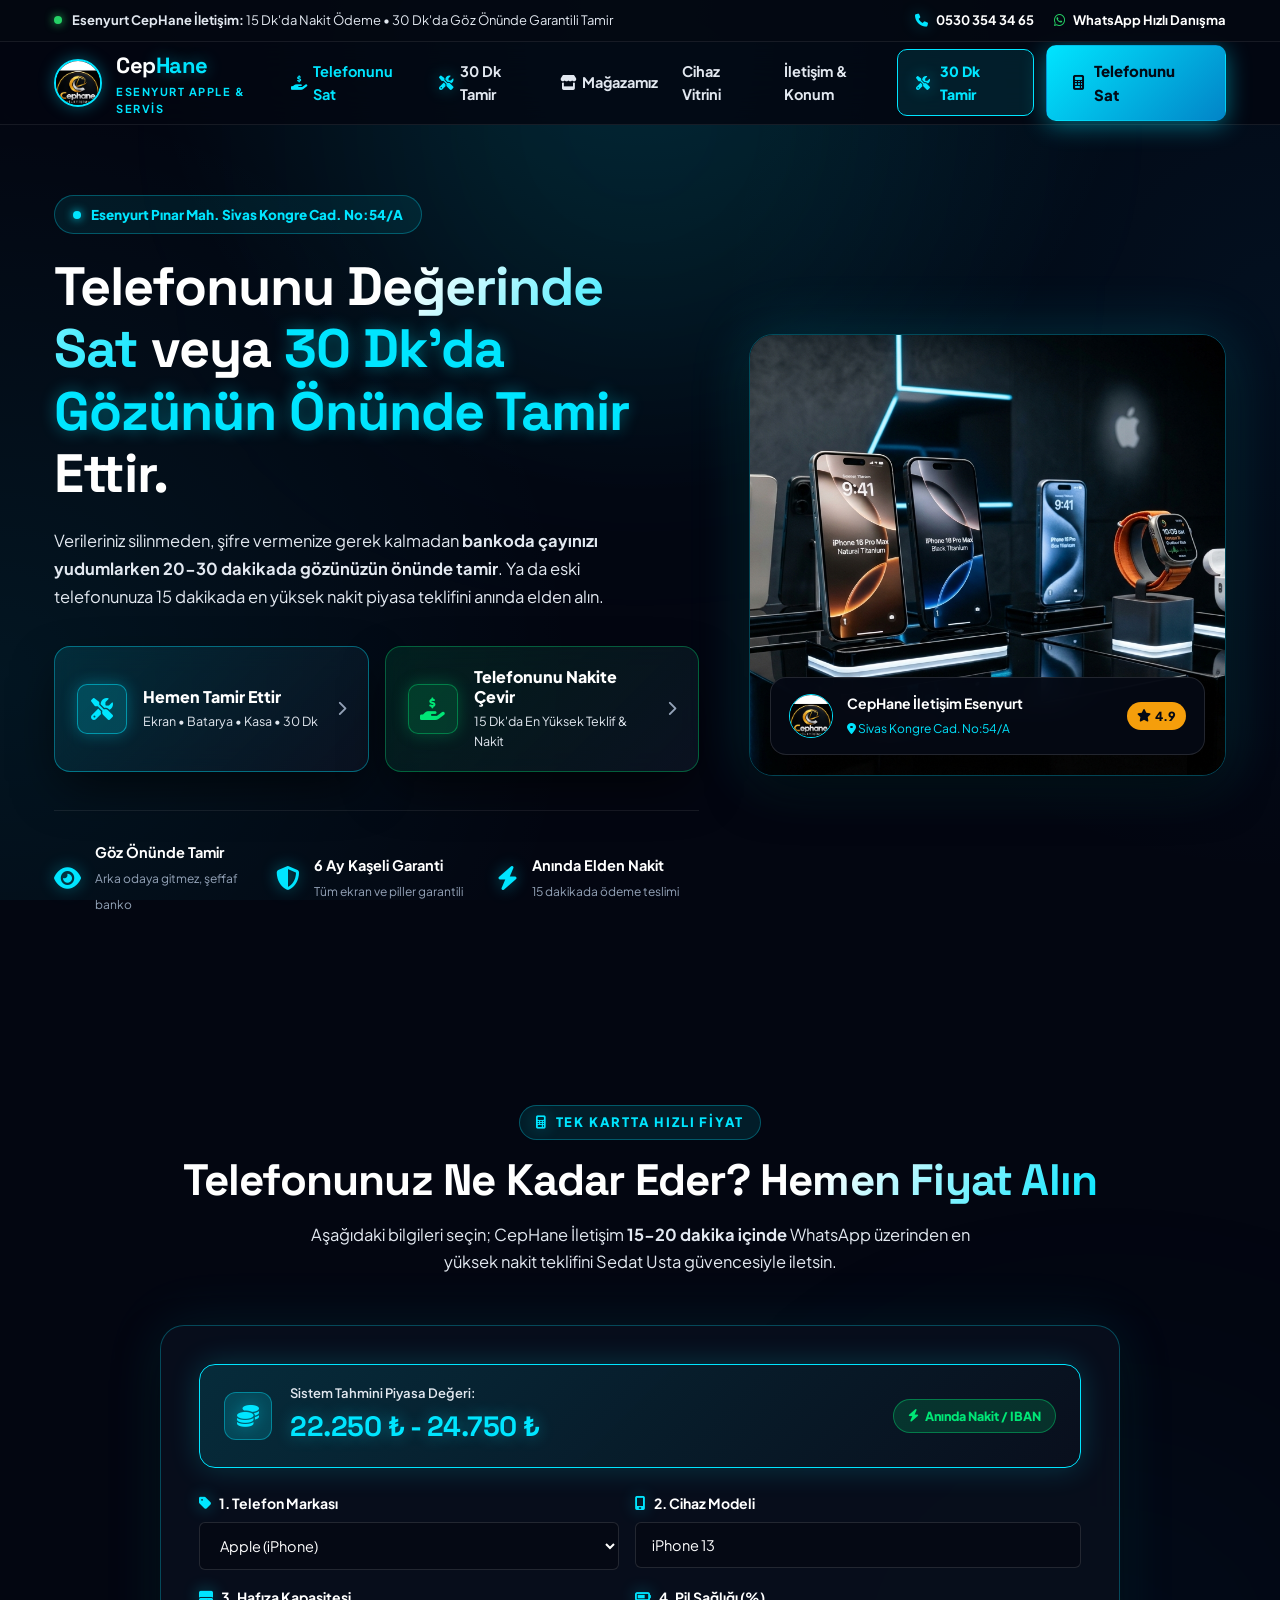
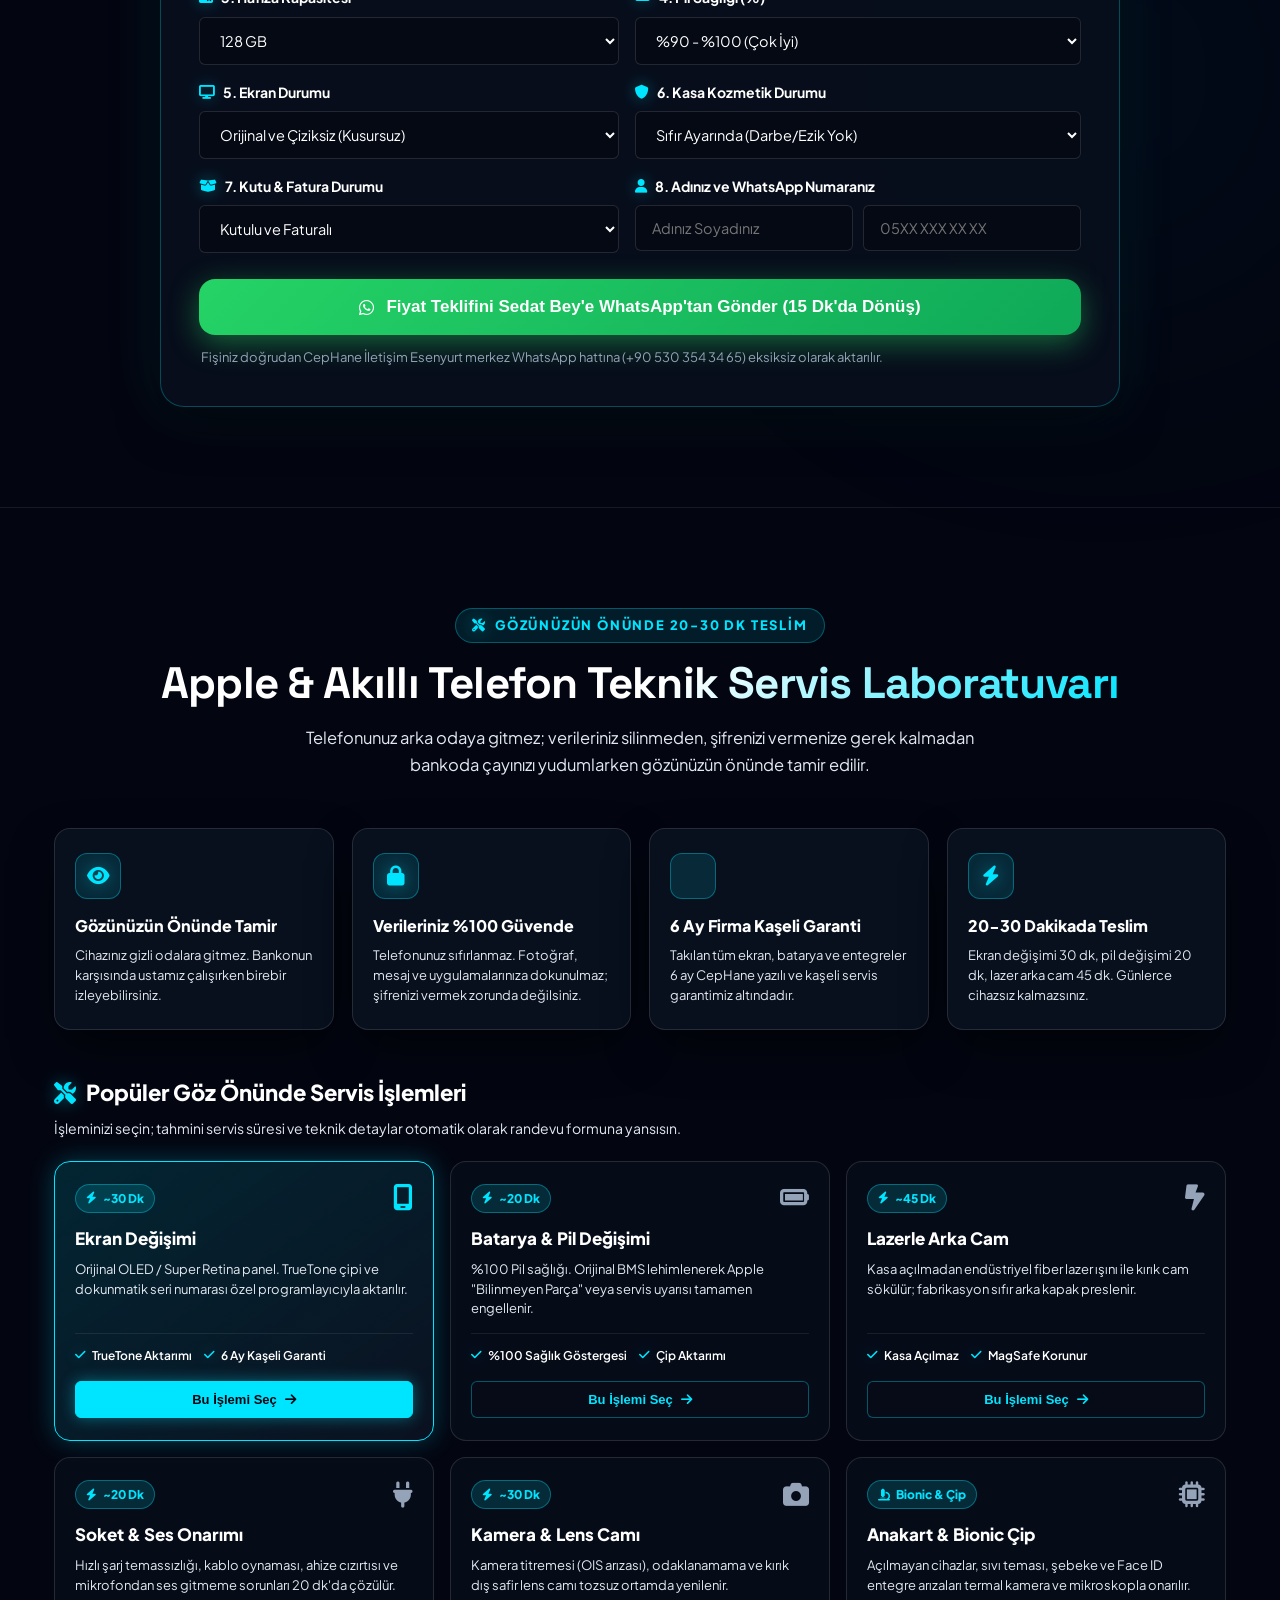
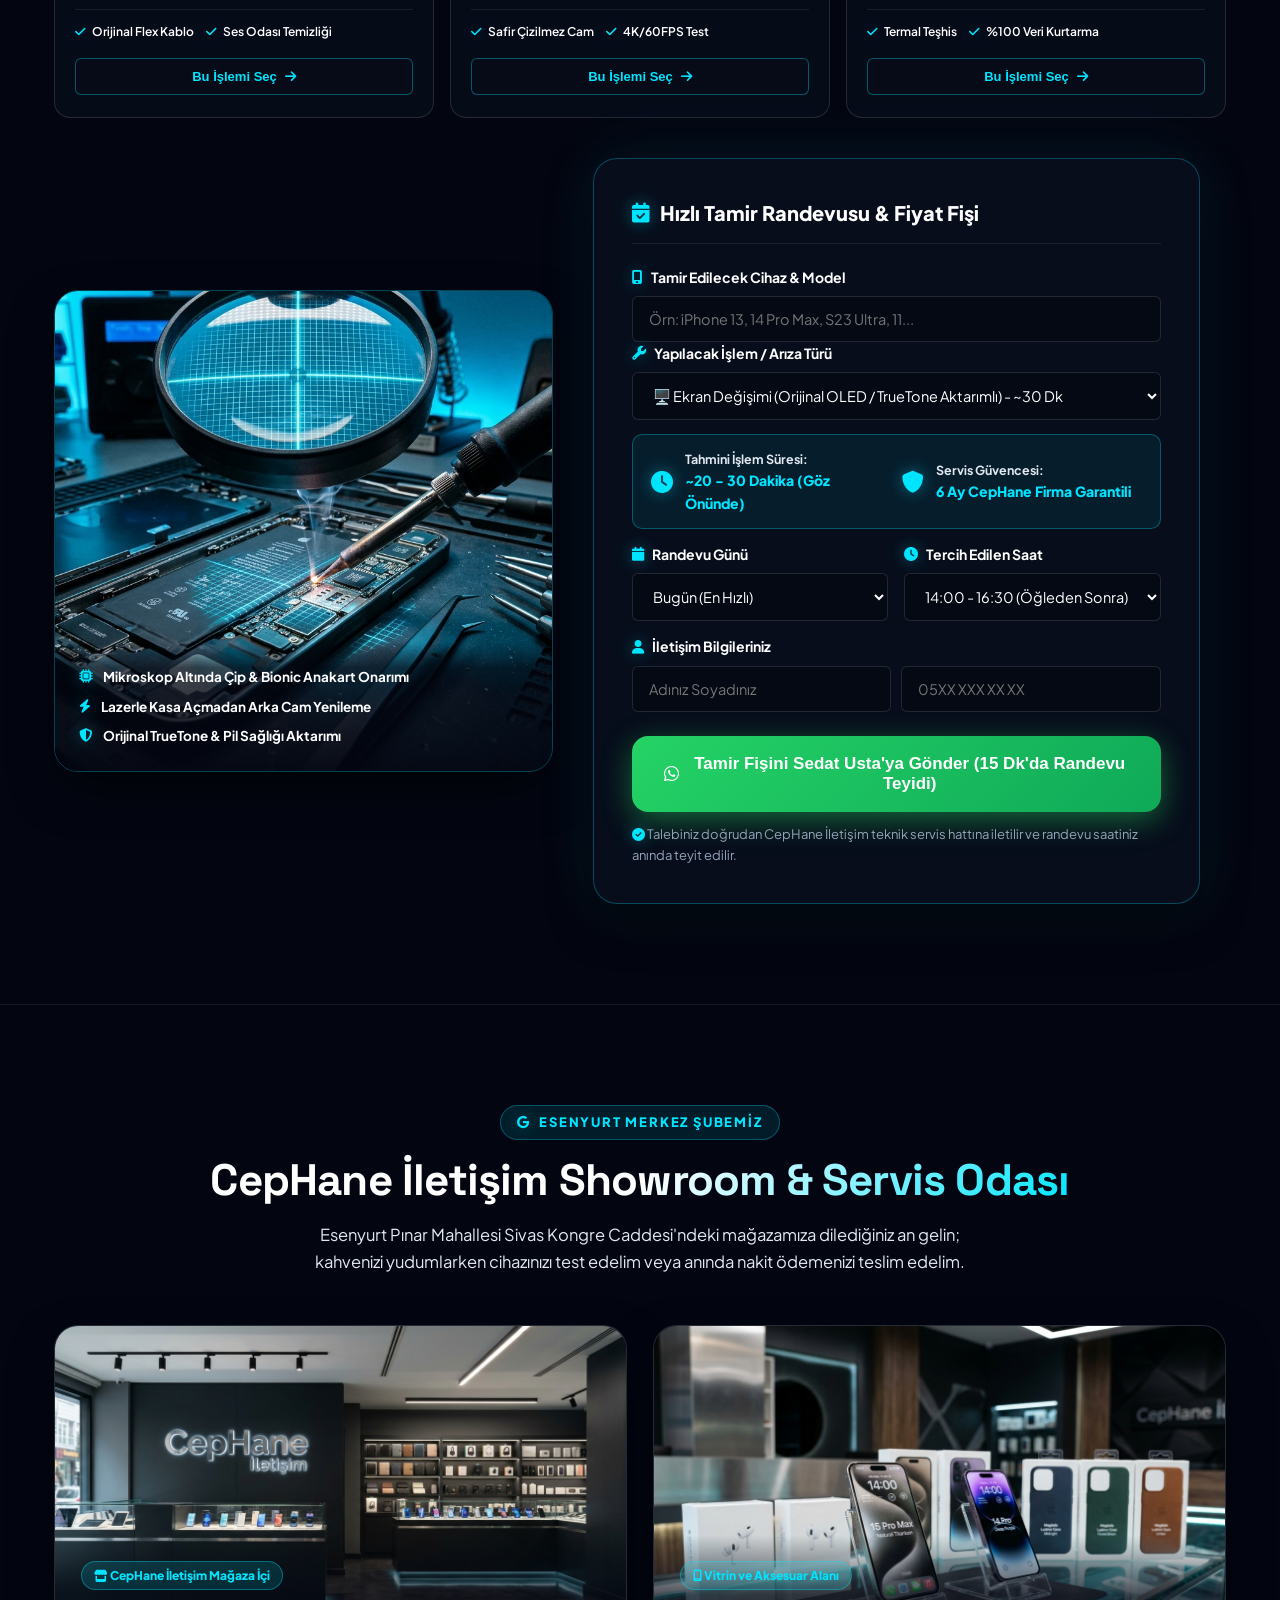
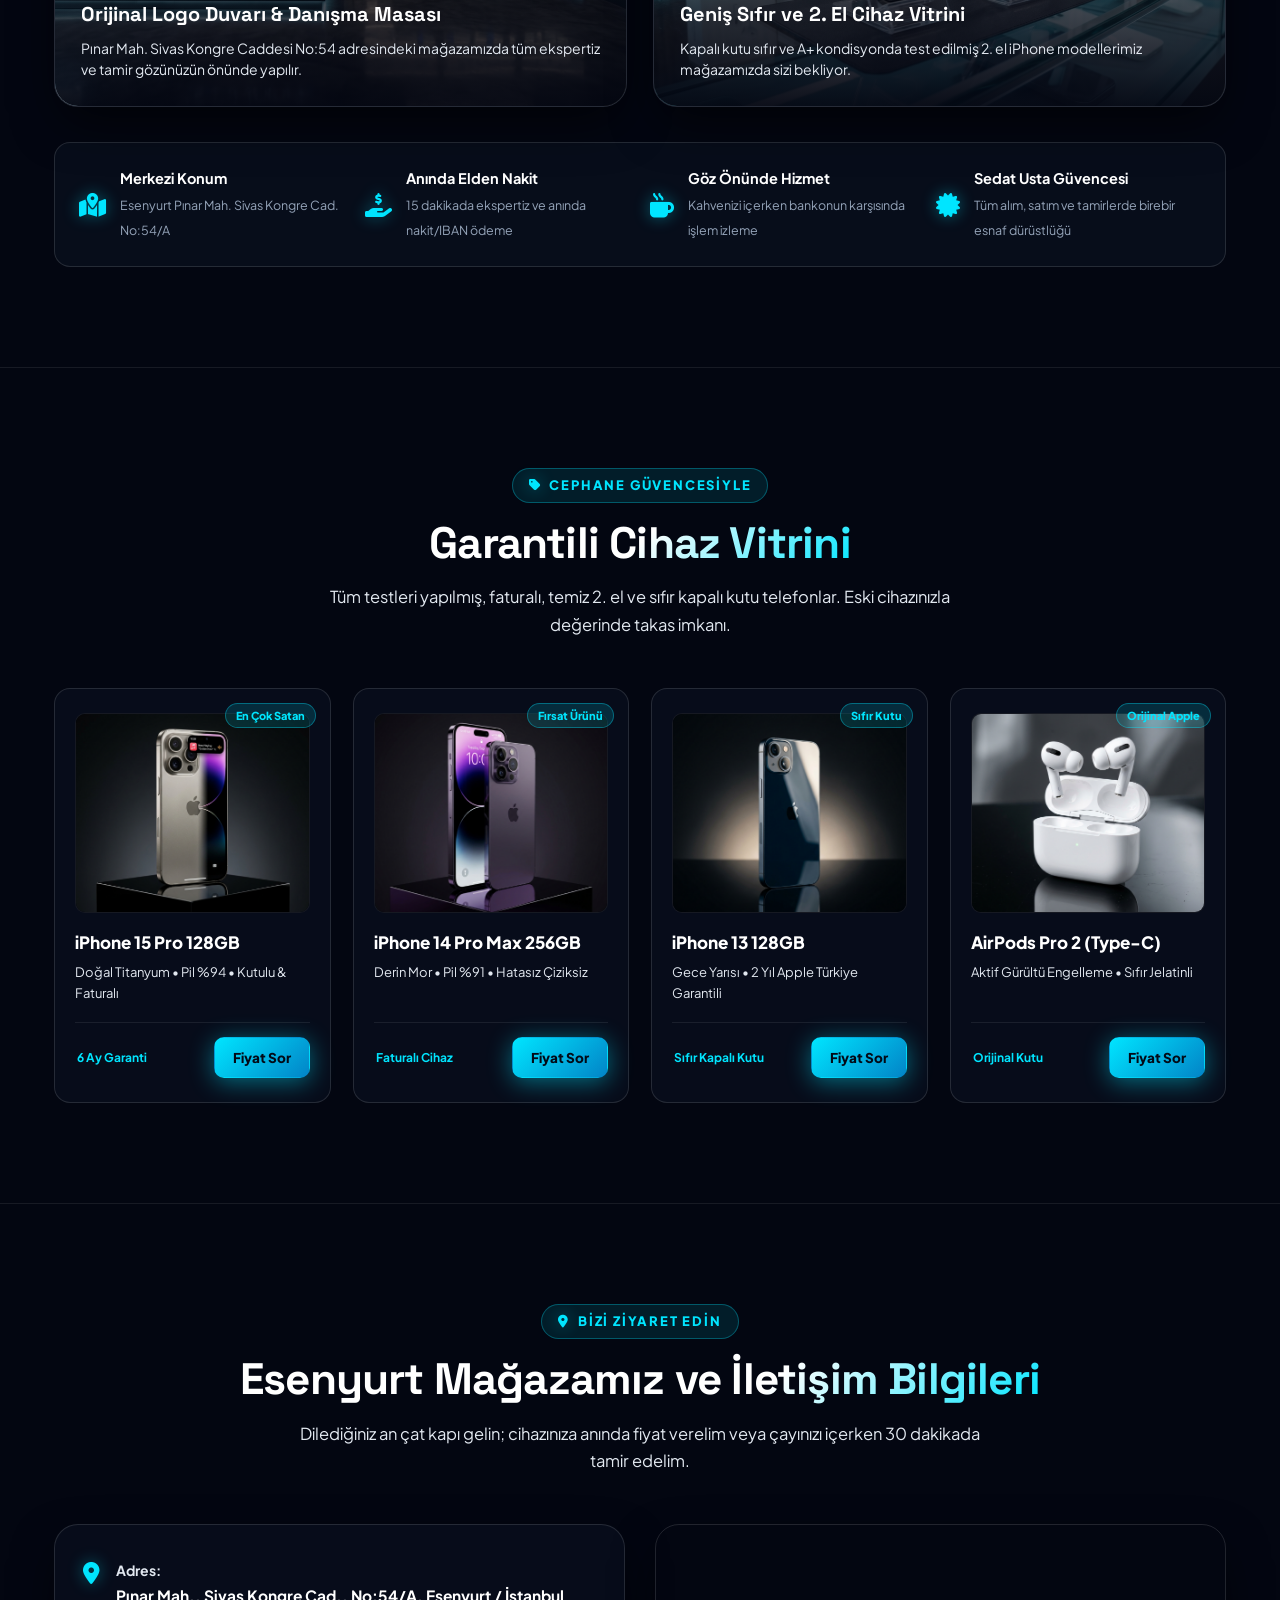
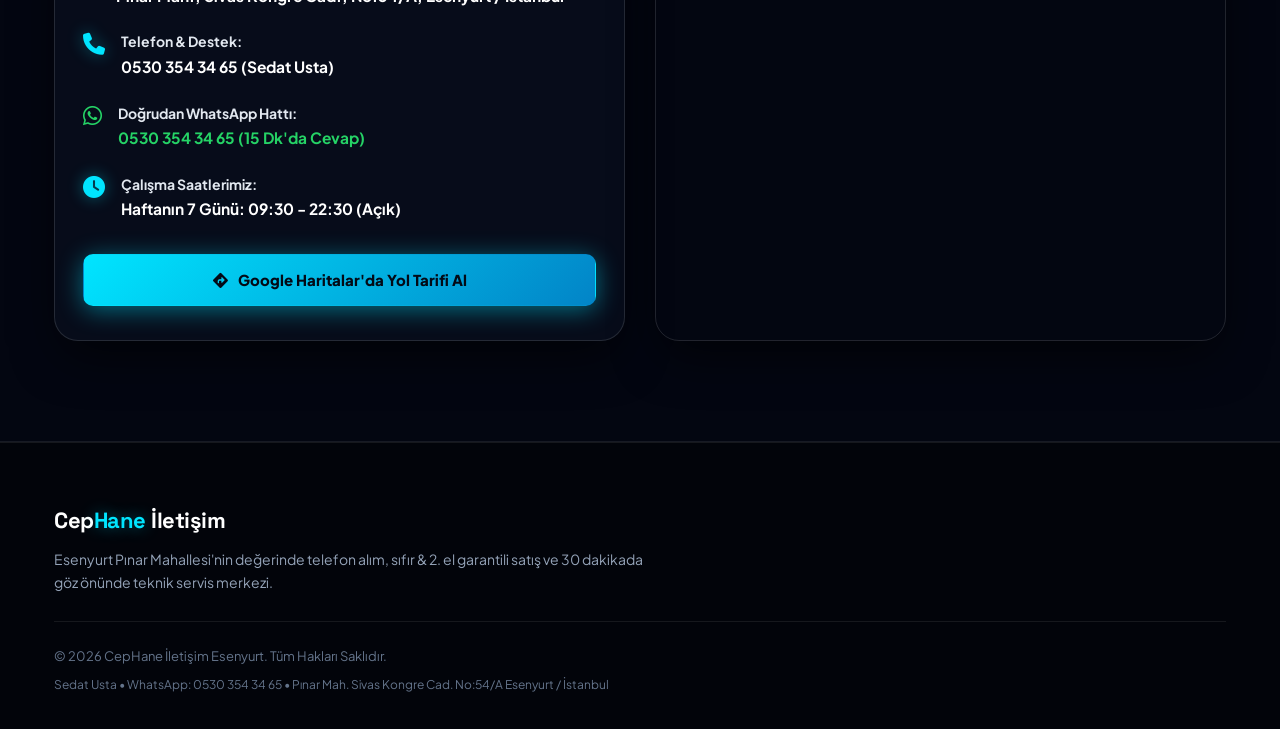
==== commit c0f8b2c7: "feat(cephane): restore clean single-card valuation form, add studio-quality iPhone product photos, a" ====
--- a/cephane/index.html
+++ b/cephane/index.html
@@ -3,8 +3,8 @@
 <head>
   <meta charset="UTF-8">
   <meta name="viewport" content="width=device-width, initial-scale=1.0">
-  <title>CepHane İletişim Esenyurt | Telefonunu Değerinde Sat & 30 Dk Göz Önünde Tamir</title>
-  <meta name="description" content="CepHane İletişim Esenyurt: Getmobil & EasyCep standardında telefonunu 15 dakikada en yüksek nakite çevir veya gözünün önünde 20-30 dakikada garantili tamir ettir. Sedat Usta: 0530 354 34 65">
+  <title>CepHane İletişim Esenyurt | Değerinde Telefon Satışı & 30 Dk Göz Önünde Tamir</title>
+  <meta name="description" content="CepHane İletişim Esenyurt: Telefonunuzu 15 dakikada en yüksek nakite çevirin veya gözünüzün önünde 30 dakikada garantili tamir ettirin. WhatsApp: 0530 354 34 65">
   
   <!-- Fonts & Icons -->
   <link rel="preconnect" href="https://fonts.googleapis.com">
@@ -12,25 +12,24 @@
   <link href="https://fonts.googleapis.com/css2?family=Plus+Jakarta+Sans:wght@400;500;600;700;800&family=Space+Grotesk:wght@600;700;800&display=swap" rel="stylesheet">
   <link rel="stylesheet" href="https://cdnjs.cloudflare.com/ajax/libs/font-awesome/6.5.1/css/all.min.css">
   
-  <link rel="stylesheet" href="style.css">
+  <link rel="stylesheet" href="style.css?v=3.0">
 </head>
 <body>
 
-  <!-- Background Ambient Glow Mesh -->
+  <!-- Ambient Ambient Glows -->
   <div class="ambient-glow ambient-glow-top"></div>
   <div class="ambient-glow ambient-glow-center"></div>
-  <div class="ambient-glow ambient-glow-bottom"></div>
 
   <!-- Top Announcement Bar -->
   <div class="top-banner">
     <div class="container top-banner-content">
       <div class="top-badge-pulse">
         <span class="live-dot-green"></span>
-        <span><strong>Esenyurt CepHane İletişim:</strong> 15 Dk'da Nakit Ödeme & 30 Dk'da Göz Önünde Garantili Tamir</span>
+        <span><strong>Esenyurt CepHane İletişim:</strong> 15 Dk'da Nakit Ödeme • 30 Dk'da Göz Önünde Garantili Tamir</span>
       </div>
       <div class="top-contacts">
         <a href="tel:05303543465"><i class="fa-solid fa-phone text-cyan"></i> 0530 354 34 65</a>
-        <a href="https://wa.me/905303543465?text=Merhaba%20Sedat%20Bey,%20bilgi%20almak%20istiyorum." target="_blank" class="top-wa-link">
+        <a href="https://wa.me/905303543465?text=Merhaba%20Sedat%20Bey,%20fiyat%20almak%20istiyorum." target="_blank" class="top-wa-link">
           <i class="fa-brands fa-whatsapp text-whatsapp"></i> WhatsApp Hızlı Danışma
         </a>
       </div>
@@ -44,14 +43,13 @@
         <img src="assets/logo.png" alt="CepHane İletişim Logo" class="brand-logo">
         <div class="brand-text">
           <span class="brand-name">Cep<span class="text-cyan">Hane</span></span>
-          <span class="brand-tag">Esenyurt Apple & Akıllı Telefon</span>
+          <span class="brand-tag">Esenyurt Apple & Servis</span>
         </div>
       </a>
 
       <div class="nav-links">
         <a href="#degerleme" class="nav-highlight"><i class="fa-solid fa-hand-holding-dollar"></i> Telefonunu Sat</a>
         <a href="#tamir-randevu" class="nav-repair-link"><i class="fa-solid fa-screwdriver-wrench text-cyan"></i> 30 Dk Tamir</a>
-        <a href="#donanim-testi"><i class="fa-solid fa-microchip"></i> Donanım Testi</a>
         <a href="#magaza"><i class="fa-solid fa-store"></i> Mağazamız</a>
         <a href="#vitrin">Cihaz Vitrini</a>
         <a href="#iletisim">İletişim & Konum</a>
@@ -76,7 +74,6 @@
   <div class="mobile-drawer" id="mobileDrawer">
     <a href="#degerleme" class="mobile-nav-link text-cyan"><i class="fa-solid fa-hand-holding-dollar"></i> Telefonunu Sat (Nakit)</a>
     <a href="#tamir-randevu" class="mobile-nav-link"><i class="fa-solid fa-screwdriver-wrench"></i> 30 Dk Tamir Randevusu</a>
-    <a href="#donanim-testi" class="mobile-nav-link"><i class="fa-solid fa-microchip"></i> Canlı Donanım Ekspertizi</a>
     <a href="#magaza" class="mobile-nav-link"><i class="fa-solid fa-store"></i> Mağazamız & Google Fotoğrafları</a>
     <a href="#vitrin" class="mobile-nav-link"><i class="fa-solid fa-mobile-screen"></i> Vitrindeki Cihazlar</a>
     <a href="#iletisim" class="mobile-nav-link"><i class="fa-solid fa-location-dot"></i> İletişim & Konum</a>
@@ -89,7 +86,7 @@
       <div class="hero-content">
         <div class="hero-badge">
           <span class="badge-dot"></span>
-          <span>Esenyurt'un En Güvenilir Apple & Telefon Merkezi</span>
+          <span>Esenyurt Pınar Mah. Sivas Kongre Cad. No:54/A</span>
         </div>
         
         <h1 class="hero-title">
@@ -97,16 +94,16 @@
         </h1>
         
         <p class="hero-desc">
-          Verileriniz silinmeden, şifrenizi vermek zorunda kalmadan <strong>bankoda çayınızı yudumlarken 20-30 dakikada gözünüzün önünde tamir</strong>. Ya da eski telefonunuza 15 dakikada en yüksek piyasa nakit teklifini anında elden alın.
+          Verileriniz silinmeden, şifre vermenize gerek kalmadan <strong>bankoda çayınızı yudumlarken 20-30 dakikada gözünüzün önünde tamir</strong>. Ya da eski telefonunuza 15 dakikada en yüksek nakit piyasa teklifini anında elden alın.
         </p>
 
-        <!-- İkili Hızlı Seçici (Tamir vs Satış) -->
+        <!-- İkili Seçici Butonlar -->
         <div class="hero-dual-selector">
           <a href="#tamir-randevu" class="hero-selector-card hero-repair-card">
             <div class="selector-icon"><i class="fa-solid fa-screwdriver-wrench"></i></div>
             <div class="selector-text">
               <strong>Hemen Tamir Ettir</strong>
-              <small>Ekran • Batarya • Kasa • 30 Dk Teslim</small>
+              <small>Ekran • Batarya • Kasa • 30 Dk</small>
             </div>
             <i class="fa-solid fa-chevron-right selector-arrow"></i>
           </a>
@@ -115,7 +112,7 @@
             <div class="selector-icon"><i class="fa-solid fa-hand-holding-dollar"></i></div>
             <div class="selector-text">
               <strong>Telefonunu Nakite Çevir</strong>
-              <small>15 Dk'da En Yüksek Teklif & Elden Nakit</small>
+              <small>15 Dk'da En Yüksek Teklif & Nakit</small>
             </div>
             <i class="fa-solid fa-chevron-right selector-arrow"></i>
           </a>
@@ -140,23 +137,23 @@
           <div class="trust-item">
             <i class="fa-solid fa-bolt text-cyan"></i>
             <div>
-              <strong>Anında Nakit / IBAN</strong>
+              <strong>Anında Elden Nakit</strong>
               <small>15 dakikada ödeme teslimi</small>
             </div>
           </div>
         </div>
       </div>
 
-      <!-- Hero Visual (Gerçek Mağaza Görseli ve Kartlar) -->
+      <!-- Hero Visual (Gerçek Cihaz ve Vitrin Görseli) -->
       <div class="hero-visual">
         <div class="visual-frame">
-          <img src="assets/real_storefront_night.jpg" alt="CepHane İletişim Esenyurt Gerçek Dükkan" class="hero-img-main">
+          <img src="assets/hero_devices.jpg" alt="CepHane İletişim Cihaz Vitrini" class="hero-img-main">
           
           <div class="visual-floating-badge">
             <img src="assets/logo.png" alt="CepHane Logo" class="badge-mini-logo">
             <div>
               <strong>CepHane İletişim Esenyurt</strong>
-              <small><i class="fa-solid fa-location-dot"></i> Pınar Mah. Sivas Kongre Cad. No:54/A</small>
+              <small><i class="fa-solid fa-location-dot"></i> Sivas Kongre Cad. No:54/A</small>
             </div>
             <span class="rating-pill"><i class="fa-solid fa-star"></i> 4.9</span>
           </div>
@@ -166,341 +163,148 @@
   </section>
 
   <!-- ========================================================= -->
-  <!-- BÖLÜM 1: GETMOBIL & EASYCEP MODELİ ADIM ADIM DEĞERLEME    -->
+  <!-- BÖLÜM 1: NET, TEK KART ANINDA DEĞERLEME FORMU             -->
   <!-- ========================================================= -->
   <section class="section-wrapper" id="degerleme">
     <div class="container">
       <div class="section-header text-center">
-        <span class="section-tag"><i class="fa-solid fa-calculator text-cyan"></i> Anında Fiyat Belirleme</span>
+        <span class="section-tag"><i class="fa-solid fa-calculator text-cyan"></i> Tek Kartta Hızlı Fiyat</span>
         <h2 class="section-title">Telefonunuz Ne Kadar Eder? <span class="gradient-text">Hemen Fiyat Alın</span></h2>
-        <p class="section-sub">Aşağıdaki 4 basit adımı tamamlayın; CepHane İletişim <strong>15-20 dakika içinde</strong> WhatsApp üzerinden en yüksek nakit teklifini Sedat Usta güvencesiyle iletsin.</p>
-      </div>
-
-      <!-- GETMOBIL STİLİ ADIM ADIM CİHAZ DEĞERLEME SİHİRBAZI -->
-      <div class="gm-wizard-card" id="gmWizardCard">
-        
-        <!-- Üst Adım İlerleme Çubuğu -->
-        <div class="gm-progress-bar-container">
-          <div class="gm-progress-track">
-            <div class="gm-progress-fill" id="gmProgressFill" style="width: 25%;"></div>
-          </div>
-          <div class="gm-steps-indicator">
-            <div class="gm-step-item active" data-step="1">
-              <span class="gm-step-num">1</span>
-              <span class="gm-step-label">Marka</span>
-            </div>
-            <div class="gm-step-item" data-step="2">
-              <span class="gm-step-num">2</span>
-              <span class="gm-step-label">Model</span>
-            </div>
-            <div class="gm-step-item" data-step="3">
-              <span class="gm-step-num">3</span>
-              <span class="gm-step-label">Durum</span>
-            </div>
-            <div class="gm-step-item" data-step="4">
-              <span class="gm-step-num">4</span>
-              <span class="gm-step-label">Fiyat & WhatsApp</span>
-            </div>
-          </div>
-        </div>
-
-        <!-- ADIM 1: MARKA SEÇİMİ -->
-        <div class="gm-wizard-pane active" id="paneStep1">
-          <div class="gm-pane-header text-center">
-            <span class="gm-badge-sub"><i class="fa-solid fa-mobile-screen-button text-cyan"></i> 1. Adım</span>
-            <h3 class="gm-pane-title">Hangi Marka Telefon Satmak İstiyorsunuz?</h3>
-            <p class="gm-pane-desc">En yüksek piyasa değerinde anında nakit alım yapıyoruz.</p>
-          </div>
-
-          <div class="gm-brand-grid">
-            <div class="gm-brand-card active" data-brand="Apple">
-              <div class="gm-brand-icon"><i class="fa-brands fa-apple"></i></div>
-              <strong class="gm-brand-title">Apple</strong>
-              <span>iPhone Serisi</span>
-              <span class="gm-brand-popular">En Çok Tercih Edilen</span>
-            </div>
-
-            <div class="gm-brand-card" data-brand="Samsung">
-              <div class="gm-brand-icon"><i class="fa-solid fa-mobile-screen"></i></div>
-              <strong class="gm-brand-title">Samsung</strong>
-              <span>Galaxy S & Z Serisi</span>
-            </div>
-
-            <div class="gm-brand-card" data-brand="Xiaomi">
-              <div class="gm-brand-icon"><i class="fa-solid fa-bolt"></i></div>
-              <strong class="gm-brand-title">Xiaomi</strong>
-              <span>Redmi & POCO</span>
-            </div>
-
-            <div class="gm-brand-card" data-brand="Diğer">
-              <div class="gm-brand-icon"><i class="fa-solid fa-ellipsis"></i></div>
-              <strong class="gm-brand-title">Diğer</strong>
-              <span>Huawei, Oppo, Diğer</span>
-            </div>
-          </div>
-
-          <div class="gm-nav-row text-center">
-            <button type="button" class="btn btn-primary btn-lg" id="btnNextToStep2">
-              Devam Et: Modeli Seç <i class="fa-solid fa-arrow-right"></i>
+        <p class="section-sub">Aşağıdaki bilgileri seçin; CepHane İletişim <strong>15-20 dakika içinde</strong> WhatsApp üzerinden en yüksek nakit teklifini Sedat Usta güvencesiyle iletsin.</p>
+      </div>
+
+      <!-- TEK KARTLI KULLANICI DOSTU FORM (ALT ALTA BÖLÜNMEZ, NET VE DÜZENLİ) -->
+      <div class="form-card">
+        <form id="valuationForm">
+          
+          <!-- Canlı Tahmini Fiyat Şeridi -->
+          <div class="live-price-strip" id="livePriceStrip">
+            <div class="lps-icon"><i class="fa-solid fa-coins text-cyan"></i></div>
+            <div class="lps-text">
+              <span class="lps-label">Sistem Tahmini Piyasa Değeri:</span>
+              <strong class="lps-price" id="valLivePrice">24.500 ₺ - 27.500 ₺</strong>
+            </div>
+            <span class="lps-badge"><i class="fa-solid fa-bolt"></i> Anında Nakit / IBAN</span>
+          </div>
+
+          <div class="form-grid-2" style="margin-top: 24px;">
+            <!-- 1. Marka -->
+            <div class="form-group">
+              <label class="form-label"><i class="fa-solid fa-tag text-cyan"></i> 1. Telefon Markası</label>
+              <select id="valBrand" class="form-control" required>
+                <option value="Apple (iPhone)" selected>Apple (iPhone)</option>
+                <option value="Samsung">Samsung Galaxy</option>
+                <option value="Xiaomi / Redmi / POCO">Xiaomi / Redmi / POCO</option>
+                <option value="Huawei / Oppo / Diğer">Huawei / Oppo / Diğer</option>
+              </select>
+            </div>
+
+            <!-- 2. Model -->
+            <div class="form-group">
+              <label class="form-label"><i class="fa-solid fa-mobile-screen text-cyan"></i> 2. Cihaz Modeli</label>
+              <input type="text" id="valModel" list="popularPhoneList" class="form-control" placeholder="Örn: iPhone 13, 14 Pro, 15 Pro Max, S23..." value="iPhone 13" required>
+              <datalist id="popularPhoneList">
+                <option value="iPhone 15 Pro Max">
+                <option value="iPhone 15 Pro">
+                <option value="iPhone 15 Plus">
+                <option value="iPhone 15">
+                <option value="iPhone 14 Pro Max">
+                <option value="iPhone 14 Pro">
+                <option value="iPhone 14">
+                <option value="iPhone 13 Pro Max">
+                <option value="iPhone 13 Pro">
+                <option value="iPhone 13">
+                <option value="iPhone 12 Pro Max">
+                <option value="iPhone 12">
+                <option value="iPhone 11">
+                <option value="Samsung Galaxy S24 Ultra">
+                <option value="Samsung Galaxy S23 Ultra">
+                <option value="Samsung Galaxy S22">
+                <option value="Xiaomi 13 Pro">
+                <option value="Redmi Note 13 Pro">
+              </datalist>
+            </div>
+
+            <!-- 3. Hafıza -->
+            <div class="form-group">
+              <label class="form-label"><i class="fa-solid fa-hard-drive text-cyan"></i> 3. Hafıza Kapasitesi</label>
+              <select id="valStorage" class="form-control">
+                <option value="64 GB">64 GB</option>
+                <option value="128 GB" selected>128 GB</option>
+                <option value="256 GB">256 GB</option>
+                <option value="512 GB">512 GB</option>
+                <option value="1 TB">1 TB</option>
+              </select>
+            </div>
+
+            <!-- 4. Pil Sağlığı -->
+            <div class="form-group">
+              <label class="form-label"><i class="fa-solid fa-battery-three-quarters text-cyan"></i> 4. Pil Sağlığı (%)</label>
+              <select id="valBattery" class="form-control">
+                <option value="%90 - %100 (Çok İyi)" selected>%90 - %100 (Çok İyi)</option>
+                <option value="%80 - %89 (Normal)">%80 - %89 (Normal)</option>
+                <option value="%80 Altı / Servis Uyarısı">%80 Altı / Servis Uyarısı</option>
+                <option value="Android / Pil Sağlığı İyi">Android / Pil Sağlığı İyi</option>
+              </select>
+            </div>
+
+            <!-- 5. Ekran Durumu -->
+            <div class="form-group">
+              <label class="form-label"><i class="fa-solid fa-display text-cyan"></i> 5. Ekran Durumu</label>
+              <select id="valScreen" class="form-control">
+                <option value="Orijinal ve Çiziksiz (Kusursuz)" selected>Orijinal ve Çiziksiz (Kusursuz)</option>
+                <option value="Hafif Kılcal Çizikler Var">Hafif Kılcal Çizikler Var</option>
+                <option value="Kırık / Çatlak (Görüntü Var)">Kırık / Çatlak (Görüntü Var)</option>
+                <option value="Ekran Değişmiş (Yan Sanayi/Revize)">Ekran Değişmiş (Yan Sanayi/Revize)</option>
+              </select>
+            </div>
+
+            <!-- 6. Kasa Kozmetik -->
+            <div class="form-group">
+              <label class="form-label"><i class="fa-solid fa-shield text-cyan"></i> 6. Kasa Kozmetik Durumu</label>
+              <select id="valBody" class="form-control">
+                <option value="Sıfır Ayarında (Darbe/Ezik Yok)" selected>Sıfır Ayarında (Darbe/Ezik Yok)</option>
+                <option value="Temiz (Normal Kullanım İzleri)">Temiz (Normal Kullanım İzleri)</option>
+                <option value="Kenarlarda Ezik veya Çizikler Var">Kenarlarda Ezik veya Çizikler Var</option>
+                <option value="Arka Cam Kırık / Kasa Hasarlı">Arka Cam Kırık / Kasa Hasarlı</option>
+              </select>
+            </div>
+
+            <!-- 7. Kutu & Fatura -->
+            <div class="form-group">
+              <label class="form-label"><i class="fa-solid fa-box-open text-cyan"></i> 7. Kutu & Fatura Durumu</label>
+              <select id="valBoxInvoice" class="form-control">
+                <option value="Kutulu ve Faturalı" selected>Kutulu ve Faturalı</option>
+                <option value="Sadece Kutusu Var">Sadece Kutusu Var</option>
+                <option value="Kutu & Fatura Yok (Sadece Cihaz)">Kutu & Fatura Yok (Sadece Cihaz)</option>
+              </select>
+            </div>
+
+            <!-- 8. Müşteri Bilgileri -->
+            <div class="form-group">
+              <label class="form-label"><i class="fa-solid fa-user text-cyan"></i> 8. Adınız ve WhatsApp Numaranız</label>
+              <div class="input-twin">
+                <input type="text" id="valCustomerName" class="form-control" placeholder="Adınız Soyadınız" required>
+                <input type="tel" id="valCustomerPhone" class="form-control" placeholder="05XX XXX XX XX" required>
+              </div>
+            </div>
+          </div>
+
+          <div class="form-submit-box" style="margin-top: 26px;">
+            <button type="submit" class="btn btn-whatsapp-giant">
+              <i class="fa-brands fa-whatsapp"></i> Fiyat Teklifini Sedat Bey'e WhatsApp'tan Gönder (15 Dk'da Dönüş)
             </button>
-          </div>
-        </div>
-
-        <!-- ADIM 2: MODEL SEÇİMİ -->
-        <div class="gm-wizard-pane" id="paneStep2">
-          <div class="gm-pane-top-bar">
-            <button type="button" class="gm-btn-back" id="btnBackToStep1">
-              <i class="fa-solid fa-arrow-left"></i> Marka Değiştir
-            </button>
-            <div class="gm-selected-crumb">
-              Marka: <strong id="crumbBrand">Apple</strong>
-            </div>
-          </div>
-
-          <div class="gm-pane-header text-center">
-            <span class="gm-badge-sub"><i class="fa-solid fa-magnifying-glass text-cyan"></i> 2. Adım</span>
-            <h3 class="gm-pane-title">Cihazınızın Modelini Seçin</h3>
-            <p class="gm-pane-desc">Aşağıdaki listeden tıklayabilir veya arama kutusuna yazabilirsiniz.</p>
-          </div>
-
-          <!-- Model Arama Filtresi -->
-          <div class="gm-search-wrapper">
-            <i class="fa-solid fa-magnifying-glass gm-search-icon"></i>
-            <input type="text" id="gmModelSearch" class="gm-search-input" placeholder="Model ara (örn: iPhone 13, 14 Pro, S24, 15 Pro Max...)">
-          </div>
-
-          <!-- Model Hap Kartları Grid -->
-          <div class="gm-models-grid" id="gmModelsGrid">
-            <!-- JS tarafından seçilen markaya göre dinamik doldurulur -->
-          </div>
-
-          <div class="gm-custom-model-box">
-            <span class="gm-custom-note">Modelinizi bulamadınız mı?</span>
-            <div class="gm-custom-input-group">
-              <input type="text" id="gmCustomModelInput" class="gm-search-input" placeholder="Model adını buraya elle yazın...">
-              <button type="button" class="btn btn-sm btn-primary" id="btnCustomModelNext">Bu Modeli Seç</button>
-            </div>
-          </div>
-
-          <div class="gm-nav-row text-center">
-            <button type="button" class="btn btn-primary btn-lg" id="btnNextToStep3">
-              Devam Et: Cihaz Durumunu Seç <i class="fa-solid fa-arrow-right"></i>
-            </button>
-          </div>
-        </div>
-
-        <!-- ADIM 3: CİHAZ DURUMU VE KONDİSYON SORULARI -->
-        <div class="gm-wizard-pane" id="paneStep3">
-          <div class="gm-pane-top-bar">
-            <button type="button" class="gm-btn-back" id="btnBackToStep2">
-              <i class="fa-solid fa-arrow-left"></i> Model Değiştir
-            </button>
-            <div class="gm-selected-crumb">
-              Seçilen Cihaz: <strong id="crumbModelStep3">iPhone 13</strong>
-            </div>
-          </div>
-
-          <div class="gm-pane-header text-center">
-            <span class="gm-badge-sub"><i class="fa-solid fa-clipboard-check text-cyan"></i> 3. Adım</span>
-            <h3 class="gm-pane-title">Cihazın Durumunu Belirleyin</h3>
-            <p class="gm-pane-desc">Soruları işaretledikçe alacağınız nakit teklif anında şekillenir.</p>
-          </div>
-
-          <div class="gm-questions-container">
-            <!-- Soru 1: Hafıza -->
-            <div class="gm-q-block">
-              <div class="gm-q-label">
-                <i class="fa-solid fa-database text-cyan"></i>
-                <span>1. Dahili Hafıza Kapasitesi</span>
-              </div>
-              <div class="gm-pills-row" id="qStoragePills">
-                <button type="button" class="gm-pill-btn" data-val="64 GB">64 GB</button>
-                <button type="button" class="gm-pill-btn active" data-val="128 GB">128 GB</button>
-                <button type="button" class="gm-pill-btn" data-val="256 GB">256 GB</button>
-                <button type="button" class="gm-pill-btn" data-val="512 GB">512 GB</button>
-                <button type="button" class="gm-pill-btn" data-val="1 TB">1 TB</button>
-              </div>
-            </div>
-
-            <!-- Soru 2: Pil Sağlığı -->
-            <div class="gm-q-block">
-              <div class="gm-q-label">
-                <i class="fa-solid fa-battery-three-quarters text-cyan"></i>
-                <span>2. Pil Sağlığı (%)</span>
-              </div>
-              <div class="gm-pills-row" id="qBatteryPills">
-                <button type="button" class="gm-pill-btn active" data-val="%90 - %100 (Çok İyi)">%90 - %100 (Çok İyi)</button>
-                <button type="button" class="gm-pill-btn" data-val="%80 - %89 (Normal)">%80 - %89 (Normal)</button>
-                <button type="button" class="gm-pill-btn" data-val="%80 Altı / Servis Uyarısı">%80 Altı / Servis Uyarısı</button>
-                <button type="button" class="gm-pill-btn" data-val="Android Pil İyi">Android Pil İyi</button>
-              </div>
-            </div>
-
-            <!-- Soru 3: Ekran Durumu -->
-            <div class="gm-q-block">
-              <div class="gm-q-label">
-                <i class="fa-solid fa-mobile-screen text-cyan"></i>
-                <span>3. Ekran Durumu</span>
-              </div>
-              <div class="gm-pills-row" id="qScreenPills">
-                <button type="button" class="gm-pill-btn active" data-val="Orijinal & Çiziksiz (Kusursuz)">Orijinal & Çiziksiz (Kusursuz)</button>
-                <button type="button" class="gm-pill-btn" data-val="Hafif Kılcal Çizikler Var">Hafif Kılcal Çizikler Var</button>
-                <button type="button" class="gm-pill-btn" data-val="Kırık / Çatlak (Görüntü Var)">Kırık / Çatlak (Görüntü Var)</button>
-                <button type="button" class="gm-pill-btn" data-val="Ekran Değişmiş">Ekran Değişmiş</button>
-              </div>
-            </div>
-
-            <!-- Soru 4: Kasa Kozmetik -->
-            <div class="gm-q-block">
-              <div class="gm-q-label">
-                <i class="fa-solid fa-shield text-cyan"></i>
-                <span>4. Kasa Kozmetik Durumu</span>
-              </div>
-              <div class="gm-pills-row" id="qBodyPills">
-                <button type="button" class="gm-pill-btn active" data-val="Sıfır Ayarında (Darbe/Ezik Yok)">Sıfır Ayarında (Darbe/Ezik Yok)</button>
-                <button type="button" class="gm-pill-btn" data-val="Temiz (Normal Kullanım)">Temiz (Normal Kullanım)</button>
-                <button type="button" class="gm-pill-btn" data-val="Kenarlarda Ezik/Çizik Var">Kenarlarda Ezik/Çizik Var</button>
-                <button type="button" class="gm-pill-btn" data-val="Arka Cam Kırık / Hasarlı">Arka Cam Kırık / Hasarlı</button>
-              </div>
-            </div>
-
-            <!-- Soru 5: Kutu & Fatura -->
-            <div class="gm-q-block">
-              <div class="gm-q-label">
-                <i class="fa-solid fa-box text-cyan"></i>
-                <span>5. Kutu & Fatura Durumu</span>
-              </div>
-              <div class="gm-pills-row" id="qBoxPills">
-                <button type="button" class="gm-pill-btn active" data-val="Kutulu ve Faturalı">Kutulu ve Faturalı</button>
-                <button type="button" class="gm-pill-btn" data-val="Sadece Kutusu Var">Sadece Kutusu Var</button>
-                <button type="button" class="gm-pill-btn" data-val="Kutu & Fatura Yok (Sadece Cihaz)">Kutu & Fatura Yok (Sadece Cihaz)</button>
-              </div>
-            </div>
-
-            <!-- Soru 6: Kamera & Face ID -->
-            <div class="gm-q-block">
-              <div class="gm-q-label">
-                <i class="fa-solid fa-camera text-cyan"></i>
-                <span>6. Face ID / Parmak İzi ve Kameralar</span>
-              </div>
-              <div class="gm-pills-row" id="qCameraPills">
-                <button type="button" class="gm-pill-btn active" data-val="Kusursuz Çalışıyor">Kusursuz Çalışıyor</button>
-                <button type="button" class="gm-pill-btn" data-val="Face ID veya Kamera Arızalı">Face ID veya Kamera Arızalı</button>
-              </div>
-            </div>
-          </div>
-
-          <div class="gm-nav-row text-center">
-            <button type="button" class="btn btn-primary btn-lg" id="btnNextToStep4">
-              Nakit Teklifi Hesapla & WhatsApp'a İlet <i class="fa-solid fa-arrow-right"></i>
-            </button>
-          </div>
-        </div>
-
-        <!-- ADIM 4: HESAPLANAN FİYAT VE SEDAT BEY'E WHATSAPP İLETİMİ -->
-        <div class="gm-wizard-pane" id="paneStep4">
-          <div class="gm-pane-top-bar">
-            <button type="button" class="gm-btn-back" id="btnBackToStep3">
-              <i class="fa-solid fa-arrow-left"></i> Kriterleri Düzenle
-            </button>
-            <div class="gm-selected-crumb">
-              Hazırlanan Fiş: <strong id="crumbModelStep4">iPhone 13 • 128 GB</strong>
-            </div>
-          </div>
-
-          <!-- Hesaplanan Teklif Fişi -->
-          <div class="gm-offer-card">
-            <div class="gm-offer-badge">
-              <i class="fa-solid fa-certificate text-cyan"></i> CepHane İletişim Canlı Değerleme
-            </div>
-            
-            <h3 class="gm-offer-title" id="gmOfferTitle">Cihazınız İçin Tahmini Nakit Teklifimiz:</h3>
-            
-            <div class="gm-price-display" id="gmFinalPriceDisplay">
-              24.500 ₺ - 27.500 ₺
-            </div>
-
-            <p class="gm-offer-sub">
-              Bu tutar seçtiğiniz kondisyona göre hesaplanmıştır. Esenyurt mağazamızda 15 dakikalık hızlı kontrolden sonra <strong>elden nakit</strong> veya <strong>anında IBAN transferiyle</strong> ödenir.
+            <p class="submit-note">
+              <i class="fa-solid fa-shield-check text-cyan"></i> Fişiniz doğrudan CepHane İletişim Esenyurt merkez WhatsApp hattına (+90 530 354 34 65) eksiksiz olarak aktarılır.
             </p>
-
-            <!-- Cihaz Seçim Etiketleri Özeti -->
-            <div class="gm-tags-summary" id="gmTagsSummary">
-              <!-- JS tarafından doldurulur -->
-            </div>
-          </div>
-
-          <!-- Müşteri İletişim Formu -->
-          <form id="gmContactForm" class="gm-contact-form">
-            <h4 class="gm-contact-title"><i class="fa-solid fa-user-check text-cyan"></i> Teklifi Sedat Bey'e Onaylatmak İçin Bilgileriniz</h4>
-            
-            <div class="form-grid-2">
-              <div class="form-group">
-                <label class="form-label"><i class="fa-solid fa-user text-cyan"></i> Adınız ve Soyadınız</label>
-                <input type="text" id="gmCustomerName" class="form-control" placeholder="Örn: Ahmet Yılmaz" required>
-              </div>
-
-              <div class="form-group">
-                <label class="form-label"><i class="fa-solid fa-phone text-cyan"></i> Telefon Numaranız (WhatsApp)</label>
-                <input type="tel" id="gmCustomerPhone" class="form-control" placeholder="05XX XXX XX XX" required>
-              </div>
-            </div>
-
-            <div class="form-group" style="margin-top: 14px;">
-              <label class="form-label"><i class="fa-solid fa-comment-dots text-cyan"></i> Cihaz Hakkında Ekstra Notunuz (İsteğe Bağlı)</label>
-              <input type="text" id="gmCustomerNotes" class="form-control" placeholder="Örn: Pil orijinal, kutu içi şarj kablosu mevcut, hiç içi açılmadı...">
-            </div>
-
-            <div class="gm-submit-wrapper">
-              <button type="submit" class="btn btn-whatsapp-giant" id="btnSubmitGmWizard">
-                <i class="fa-brands fa-whatsapp"></i> Fiyat Teklifini Sedat Bey'e WhatsApp'tan Gönder (15 Dk'da Kesin Dönüş)
-              </button>
-              <p class="submit-note">
-                <i class="fa-solid fa-shield-check text-cyan"></i> Fişiniz doğrudan CepHane İletişim Esenyurt merkez WhatsApp hattına (+90 530 354 34 65) eksiksiz olarak aktarılır.
-              </p>
-            </div>
-          </form>
-        </div>
-
+          </div>
+        </form>
       </div>
     </div>
   </section>
 
   <!-- ========================================================= -->
-  <!-- BÖLÜM 2: CANLI DONANIM EKSPERTİZİ (5 MODÜLLÜ SELF-TEST)  -->
-  <!-- ========================================================= -->
-  <section class="section-wrapper bg-card-surface" id="donanim-testi">
-    <div class="container">
-      <div class="donanim-banner-box">
-        <div class="donanim-content">
-          <span class="section-tag"><i class="fa-solid fa-microchip text-cyan"></i> Ücretsiz Donanım Ekspertizi</span>
-          <h2 class="donanim-title">Cihazınızı <span class="gradient-text">Canlı Olarak Test Edin</span></h2>
-          <p class="donanim-desc">
-            Telefonunuzun <strong>dokunmatik ızgarasını, ölü piksellerini, çift frekans hoparlörünü, titreşimini ve jiroskop sensörünü</strong> doğrudan tarayıcınız üzerinden test edin. Test sonucunda üretilen resmi CepHane Donanım Raporu nakit teklifinize eklenir.
-          </p>
-          <div class="donanim-badges-row">
-            <span><i class="fa-solid fa-check text-cyan"></i> 24 Noktalı Dokunmatik Testi</span>
-            <span><i class="fa-solid fa-check text-cyan"></i> RGBW Ölü Piksel Taraması</span>
-            <span><i class="fa-solid fa-check text-cyan"></i> Web Audio Frekans Testi</span>
-            <span><i class="fa-solid fa-check text-cyan"></i> Donanım Skor Kartı</span>
-          </div>
-        </div>
-
-        <div class="donanim-cta-side">
-          <div class="donanim-score-preview">
-            <span class="score-number">%98</span>
-            <span class="score-label">Doğrulanmış A+ Kondisyon</span>
-          </div>
-          <button type="button" class="btn btn-primary btn-lg" id="btnOpenSelfTest">
-            <i class="fa-solid fa-stethoscope"></i> Canlı Donanım Testini Başlat
-          </button>
-        </div>
-      </div>
-    </div>
-  </section>
-
-  <!-- ========================================================= -->
-  <!-- BÖLÜM 3: APPLE STANDARDINDA TEKNİK SERVİS LABORATUVARI     -->
+  <!-- BÖLÜM 2: APPLE STANDARDINDA TEKNİK SERVİS LABORATUVARI     -->
   <!-- ========================================================= -->
   <section class="section-wrapper" id="tamir-randevu">
     <div class="container">
@@ -654,7 +458,7 @@
             <!-- Cihaz & Model -->
             <div class="form-group">
               <label class="form-label"><i class="fa-solid fa-mobile-screen text-cyan"></i> Tamir Edilecek Cihaz & Model</label>
-              <input type="text" id="repModel" list="popularModels" class="form-control" placeholder="Örn: iPhone 13, 14 Pro Max, S23 Ultra, 11..." required>
+              <input type="text" id="repModel" list="popularPhoneList" class="form-control" placeholder="Örn: iPhone 13, 14 Pro Max, S23 Ultra, 11..." required>
             </div>
 
             <!-- Arıza Türü Seçimi -->
@@ -734,7 +538,7 @@
   </section>
 
   <!-- ========================================================= -->
-  <!-- BÖLÜM 4: GERÇEK MAĞAZAMIZ & GOOGLE FOTOĞRAFLARI (ESENYURT)-->
+  <!-- BÖLÜM 3: GERÇEK MAĞAZAMIZ & GOOGLE FOTOĞRAFLARI (ESENYURT)-->
   <!-- ========================================================= -->
   <section class="section-wrapper" id="magaza">
     <div class="container">
@@ -746,7 +550,7 @@
 
       <div class="store-gallery-grid">
         <div class="store-card">
-          <img src="assets/real_store_interior.jpg" alt="CepHane İletişim Gerçek Showroom" class="store-card-img">
+          <img src="assets/store_interior.jpg" alt="CepHane İletişim Showroom" class="store-card-img">
           <div class="store-card-overlay">
             <span class="store-tag"><i class="fa-solid fa-store"></i> CepHane İletişim Mağaza İçi</span>
             <h3>Orijinal Logo Duvarı & Danışma Masası</h3>
@@ -755,7 +559,7 @@
         </div>
 
         <div class="store-card">
-          <img src="assets/real_store_showcase.jpg" alt="CepHane İletişim Vitrini ve Cihaz Stokları" class="store-card-img">
+          <img src="assets/store_vitrine.jpg" alt="CepHane İletişim Vitrini ve Cihaz Stokları" class="store-card-img">
           <div class="store-card-overlay">
             <span class="store-tag"><i class="fa-solid fa-mobile-screen"></i> Vitrin ve Aksesuar Alanı</span>
             <h3>Geniş Sıfır ve 2. El Cihaz Vitrini</h3>
@@ -799,7 +603,7 @@
   </section>
 
   <!-- ========================================================= -->
-  <!-- BÖLÜM 5: VİTRİN: 2. EL & SIFIR GARANTİLİ CİHAZLAR         -->
+  <!-- BÖLÜM 4: VİTRİN: GERÇEK RESİMLİ GARANTİLİ CİHAZLAR         -->
   <!-- ========================================================= -->
   <section class="section-wrapper" id="vitrin">
     <div class="container">
@@ -810,55 +614,59 @@
       </div>
 
       <div class="showcase-grid">
+        <!-- 1: iPhone 15 Pro -->
         <div class="product-card">
           <div class="product-badge">En Çok Satan</div>
           <div class="product-img-box">
-            <i class="fa-solid fa-mobile-screen-button"></i>
+            <img src="assets/iphone15pro.jpg" alt="Apple iPhone 15 Pro Natural Titanium" class="product-real-img">
           </div>
           <h3>iPhone 15 Pro 128GB</h3>
           <p class="product-specs">Doğal Titanyum • Pil %94 • Kutulu & Faturalı</p>
           <div class="product-price-row">
-            <span class="product-tag-warranty"><i class="fa-solid fa-shield-check text-cyan"></i> 6 Ay CepHane Garantili</span>
-            <a href="https://wa.me/905303543465?text=Merhaba%20CepHane%20İletişim,%20vitrindeki%20iPhone%2015%20Pro%20hakkında%20fiyat%20almak%20istiyorum." target="_blank" class="btn btn-sm btn-primary">Fiyat Sor</a>
-          </div>
-        </div>
-
+            <span class="product-tag-warranty"><i class="fa-solid fa-shield-check text-cyan"></i> 6 Ay Garanti</span>
+            <a href="https://wa.me/905303543465?text=Merhaba%20Sedat%20Bey,%20vitrindeki%20iPhone%2015%20Pro%20fiyatını%20öğrenmek%20istiyorum." target="_blank" class="btn btn-sm btn-primary">Fiyat Sor</a>
+          </div>
+        </div>
+
+        <!-- 2: iPhone 14 Pro Max -->
         <div class="product-card">
           <div class="product-badge">Fırsat Ürünü</div>
           <div class="product-img-box">
-            <i class="fa-solid fa-mobile-screen-button"></i>
+            <img src="assets/iphone14pro.jpg" alt="Apple iPhone 14 Pro Max Deep Purple" class="product-real-img">
           </div>
           <h3>iPhone 14 Pro Max 256GB</h3>
           <p class="product-specs">Derin Mor • Pil %91 • Hatasız Çiziksiz</p>
           <div class="product-price-row">
             <span class="product-tag-warranty"><i class="fa-solid fa-shield-check text-cyan"></i> Faturalı Cihaz</span>
-            <a href="https://wa.me/905303543465?text=Merhaba%20CepHane%20İletişim,%20iPhone%2014%20Pro%20Max%20hakkında%20fiyat%20almak%20istiyorum." target="_blank" class="btn btn-sm btn-primary">Fiyat Sor</a>
-          </div>
-        </div>
-
+            <a href="https://wa.me/905303543465?text=Merhaba%20Sedat%20Bey,%20vitrindeki%20iPhone%2014%20Pro%20Max%20fiyatını%20öğrenmek%20istiyorum." target="_blank" class="btn btn-sm btn-primary">Fiyat Sor</a>
+          </div>
+        </div>
+
+        <!-- 3: iPhone 13 -->
         <div class="product-card">
-          <div class="product-badge">Sıfır Kapalı Kutu</div>
+          <div class="product-badge">Sıfır Kutu</div>
           <div class="product-img-box">
-            <i class="fa-solid fa-mobile-screen-button"></i>
+            <img src="assets/iphone13.jpg" alt="Apple iPhone 13 Midnight" class="product-real-img">
           </div>
           <h3>iPhone 13 128GB</h3>
           <p class="product-specs">Gece Yarısı • 2 Yıl Apple Türkiye Garantili</p>
           <div class="product-price-row">
-            <span class="product-tag-warranty"><i class="fa-solid fa-shield-check text-cyan"></i> Sıfır Kutu</span>
-            <a href="https://wa.me/905303543465?text=Merhaba%20CepHane%20İletişim,%20sıfır%20iPhone%2013%20fiyatı%20nedir?" target="_blank" class="btn btn-sm btn-primary">Fiyat Sor</a>
-          </div>
-        </div>
-
+            <span class="product-tag-warranty"><i class="fa-solid fa-shield-check text-cyan"></i> Sıfır Kapalı Kutu</span>
+            <a href="https://wa.me/905303543465?text=Merhaba%20Sedat%20Bey,%20sıfır%20iPhone%2013%20fiyatı%20nedir?" target="_blank" class="btn btn-sm btn-primary">Fiyat Sor</a>
+          </div>
+        </div>
+
+        <!-- 4: AirPods Pro 2 -->
         <div class="product-card">
           <div class="product-badge">Orijinal Apple</div>
           <div class="product-img-box">
-            <i class="fa-solid fa-headphones-simple"></i>
+            <img src="assets/airpodspro.jpg" alt="Apple AirPods Pro 2 Type-C" class="product-real-img">
           </div>
           <h3>AirPods Pro 2 (Type-C)</h3>
           <p class="product-specs">Aktif Gürültü Engelleme • Sıfır Jelatinli</p>
           <div class="product-price-row">
-            <span class="product-tag-warranty"><i class="fa-solid fa-shield-check text-cyan"></i> Orijinal</span>
-            <a href="https://wa.me/905303543465?text=Merhaba%20CepHane%20İletişim,%20AirPods%20Pro%202%20stokta%20var%20mı?" target="_blank" class="btn btn-sm btn-primary">Fiyat Sor</a>
+            <span class="product-tag-warranty"><i class="fa-solid fa-shield-check text-cyan"></i> Orijinal Kutu</span>
+            <a href="https://wa.me/905303543465?text=Merhaba%20Sedat%20Bey,%20AirPods%20Pro%202%20stokta%20var%20mı?" target="_blank" class="btn btn-sm btn-primary">Fiyat Sor</a>
           </div>
         </div>
       </div>
@@ -866,7 +674,7 @@
   </section>
 
   <!-- ========================================================= -->
-  <!-- BÖLÜM 6: KONUM, İLETİŞİM & HARİTA                         -->
+  <!-- BÖLÜM 5: KONUM, İLETİŞİM & HARİTA                         -->
   <!-- ========================================================= -->
   <section class="section-wrapper" id="iletisim">
     <div class="container">
@@ -946,11 +754,7 @@
     </div>
   </footer>
 
-  <!-- ========================================================= -->
-  <!-- MODALLAR & GİZLİ DONANIM ARAÇLARI                         -->
-  <!-- ========================================================= -->
-
-  <!-- 1. ONAY & TEKLİF İLETİLDİ MODALI -->
+  <!-- ONAY & TEKLİF İLETİLDİ MODALI -->
   <div class="modal-backdrop" id="confirmModal">
     <div class="modal-card">
       <div class="modal-icon">
@@ -970,162 +774,6 @@
     </div>
   </div>
 
-  <!-- 2. BEŞ MODÜLLÜ İNTERAKTİF DONANIM EKSPERTİZ LABORATUVARI -->
-  <div class="hardware-modal-backdrop" id="hardwareTestModal">
-    <div class="hardware-modal-card">
-      <div class="hw-modal-header">
-        <div class="hw-modal-title">
-          <i class="fa-solid fa-microchip text-cyan"></i>
-          <div>
-            <h3>CepHane Akıllı Cihaz Donanım Laboratuvarı</h3>
-            <small>Ekran dokunmatiği, ölü piksel, hoparlör, titreşim ve sensör testi</small>
-          </div>
-        </div>
-        <button type="button" class="hw-modal-close" id="closeHwModalBtn">&times;</button>
-      </div>
-
-      <!-- Test Sekmeleri -->
-      <div class="hw-tabs-strip">
-        <button type="button" class="hw-tab-btn active" data-tab="touch">
-          <i class="fa-solid fa-hand-pointer"></i> 1. Dokunmatik (24 Hücre)
-        </button>
-        <button type="button" class="hw-tab-btn" data-tab="pixel">
-          <i class="fa-solid fa-tv"></i> 2. Ölü Piksel / Yanık
-        </button>
-        <button type="button" class="hw-tab-btn" data-tab="sound">
-          <i class="fa-solid fa-volume-high"></i> 3. Ses Frekansı
-        </button>
-        <button type="button" class="hw-tab-btn" data-tab="vibe">
-          <i class="fa-solid fa-mobile"></i> 4. Titreşim Motoru
-        </button>
-        <button type="button" class="hw-tab-btn" data-tab="gyro">
-          <i class="fa-solid fa-compass"></i> 5. Jiroskop & Eğim
-        </button>
-      </div>
-
-      <!-- Test Panelleri -->
-      <div class="hw-panes-body">
-        <!-- Panel 1: Dokunmatik Izgara (24 Hücre) -->
-        <div class="hw-step-box hw-pane-box active" id="hwPaneTouch">
-          <div class="hw-step-title">
-            <i class="fa-solid fa-hand-pointer text-cyan"></i>
-            <span>1. 24 Noktalı Dokunmatik Hassasiyet Testi</span>
-            <span class="hw-step-status" id="touchStatus">Parmağınızı tüm kutuların üzerinden kaydırın</span>
-          </div>
-          <p class="hw-step-desc">Dokunmatik ekranınızda kör nokta olup olmadığını test etmek için parmağınızla tüm kutucukları yeşile çevirin.</p>
-          
-          <div class="touch-test-grid-24" id="touchGrid24"></div>
-
-          <div class="hw-step-action-row">
-            <span class="hw-badge-counter">Doldurulan: <strong id="touchPassCount">0 / 24</strong></span>
-            <button type="button" class="btn btn-sm btn-outline" id="btnResetTouch">Sıfırla</button>
-          </div>
-        </div>
-
-        <!-- Panel 2: Ölü Piksel & Ekran Yanığı -->
-        <div class="hw-step-box hw-pane-box" id="hwPanePixel">
-          <div class="hw-step-title">
-            <i class="fa-solid fa-tv text-cyan"></i>
-            <span>2. RGBW Ölü Piksel & Ghost Screen Taraması</span>
-            <span class="hw-step-status" id="pixelStatus">Tam Ekran Renk Değişimi</span>
-          </div>
-          <p class="hw-step-desc">Aşağıdaki ekrana tıklayarak Kırmızı, Camgöbeği, Yeşil, Beyaz ve Siyah renkler arasında geçiş yapın. Ekranda siyah/beyaz nokta var mı kontrol edin.</p>
-          
-          <div class="pixel-color-stage" id="pixelStage">
-            <span id="pixelPrompt"><i class="fa-solid fa-wand-magic-sparkles"></i> Renk Değiştirmek İçin Ekrana Dokunun</span>
-          </div>
-
-          <div class="hw-step-action-row" style="margin-top: 15px;">
-            <button type="button" class="btn btn-sm btn-primary" id="btnPassPixel">
-              <i class="fa-solid fa-check"></i> Ölü Piksel Yok (Kusursuz)
-            </button>
-            <button type="button" class="btn btn-sm btn-outline" id="btnFailPixel">
-              <i class="fa-solid fa-triangle-exclamation"></i> Kılcal Leke / Piksel Var
-            </button>
-          </div>
-        </div>
-
-        <!-- Panel 3: Çift Frekans Akustik Ses Testi -->
-        <div class="hw-step-box hw-pane-box" id="hwPaneSound">
-          <div class="hw-step-title">
-            <i class="fa-solid fa-volume-high text-cyan"></i>
-            <span>3. Çift Frekans Akustik Hoparlör & Ahize Testi</span>
-            <span class="hw-step-status" id="soundStatus">Web Audio API</span>
-          </div>
-          <p class="hw-step-desc">Hoparlörünüzün bas ve tiz zarlarında patlak/cızırtı olup olmadığını test etmek için frekans butonlarına basın.</p>
-          
-          <div class="hw-dual-buttons">
-            <button type="button" class="btn btn-outline" id="btnPlayBassTone">
-              <i class="fa-solid fa-play"></i> 440 Hz Bas Tonunu Çal
-            </button>
-            <button type="button" class="btn btn-outline" id="btnPlayTrebleTone">
-              <i class="fa-solid fa-play"></i> 1500 Hz Ahize Tiz Tonunu Çal
-            </button>
-          </div>
-
-          <div class="hw-step-action-row" style="margin-top: 15px;">
-            <button type="button" class="btn btn-sm btn-primary" id="btnPassSound">
-              <i class="fa-solid fa-check"></i> Ses Net ve Pürüzsüz
-            </button>
-          </div>
-        </div>
-
-        <!-- Panel 4: Titreşim Motoru Testi -->
-        <div class="hw-step-box hw-pane-box" id="hwPaneVibe">
-          <div class="hw-step-title">
-            <i class="fa-solid fa-mobile text-cyan"></i>
-            <span>4. Taptic Engine / Titreşim Motoru Testi</span>
-            <span class="hw-step-status" id="vibeStatus">Haptic API</span>
-          </div>
-          <p class="hw-step-desc">Mobil tarayıcınızın titreşim donanımını tetiklemek için aşağıdaki butona basın.</p>
-          
-          <button type="button" class="btn btn-outline btn-lg w-full" id="btnStartVibeTest">
-            <i class="fa-solid fa-wave-square"></i> Titreşimi Başlat (3 Ritimli Vuruş)
-          </button>
-
-          <div class="hw-step-action-row" style="margin-top: 15px;">
-            <button type="button" class="btn btn-sm btn-primary" id="btnPassVibe">
-              <i class="fa-solid fa-check"></i> Titreşim Hissedildi (Normal)
-            </button>
-          </div>
-        </div>
-
-        <!-- Panel 5: Jiroskop ve Eğim Sensörü Testi -->
-        <div class="hw-step-box hw-pane-box" id="hwPaneGyro">
-          <div class="hw-step-title">
-            <i class="fa-solid fa-compass text-cyan"></i>
-            <span>5. Jiroskop & Eğim Sensörü Testi</span>
-            <span class="hw-step-status" id="gyroStatus">Telefonu Hareket Ettirin</span>
-          </div>
-          <p class="hw-step-desc">Telefonunuzu sağa-sola eğin; aşağıdaki dijital su terazisi hareket etmelidir.</p>
-          
-          <div class="gyro-bubble-stage">
-            <div class="gyro-crosshair"></div>
-            <div class="gyro-bubble" id="gyroBubble"></div>
-          </div>
-          <div class="gyro-readings text-center" id="gyroReadings">X: 0° | Y: 0° | Z: 0°</div>
-
-          <div class="hw-step-action-row" style="margin-top: 15px;">
-            <button type="button" class="btn btn-sm btn-primary" id="btnPassGyro">
-              <i class="fa-solid fa-check"></i> Sensör Başarıyla Çalışıyor
-            </button>
-          </div>
-        </div>
-      </div>
-
-      <!-- Test Skoru Özeti & Tamamlanma Sertifikası -->
-      <div class="hw-score-card" id="hwScoreCard" style="display: none;">
-        <div class="hw-score-badge">
-          <i class="fa-solid fa-circle-check text-cyan"></i> CepHane Doğrulanmış Cihaz Skoru: <span id="hwScoreValue">%98 (A+ Kusursuz)</span>
-        </div>
-        <p>Ekran dokunmatiği, ölü piksel, hoparlör frekansı ve hareket sensörleri başarıyla doğrulandı. Bu rapor Sedat Bey'e gönderilecek nakit teklif fişine iliştirildi!</p>
-        <button type="button" class="btn btn-whatsapp-giant w-full" id="btnApplyTestToValuation">
-          <i class="fa-solid fa-arrow-up"></i> Bu Raporla Fiyat Al & WhatsApp'a Aktar
-        </button>
-      </div>
-    </div>
-  </div>
-
   <!-- Mobile Floating Sticky Bar -->
   <div class="mobile-sticky-bar">
     <a href="#tamir-randevu" class="sticky-btn sticky-repair">
@@ -1134,11 +782,11 @@
     <a href="#degerleme" class="sticky-btn sticky-tradein">
       <i class="fa-solid fa-calculator"></i> Telefonunu Sat
     </a>
-    <a href="https://wa.me/905303543465?text=Merhaba%20Sedat%20Bey,%20CepHane%20İletişim%20hizmetleriniz%20hakkında%20bilgi%20almak%20istiyorum." target="_blank" class="sticky-btn sticky-whatsapp">
+    <a href="https://wa.me/905303543465?text=Merhaba%20Sedat%20Bey,%20fiyat%20öğrenmek%20istiyorum." target="_blank" class="sticky-btn sticky-whatsapp">
       <i class="fa-brands fa-whatsapp"></i> WhatsApp
     </a>
   </div>
 
-  <script src="app.js"></script>
+  <script src="app.js?v=3.0"></script>
 </body>
 </html>
--- a/cephane/style.css
+++ b/cephane/style.css
@@ -1559,17 +1559,24 @@
   border-radius: var(--radius-full);
 }
 .product-img-box {
-  height: 140px;
+  height: 200px;
   display: flex;
   align-items: center;
   justify-content: center;
-  font-size: 60px;
-  color: var(--text-dim);
-  margin-bottom: 14px;
-  transition: color 0.2s ease;
-}
-.product-card:hover .product-img-box {
-  color: var(--cyan-bright);
+  overflow: hidden;
+  border-radius: var(--radius-sm);
+  background: #02050f;
+  margin-bottom: 16px;
+  border: 1px solid rgba(255, 255, 255, 0.08);
+}
+.product-real-img {
+  width: 100%;
+  height: 100%;
+  object-fit: cover;
+  transition: transform 0.45s ease;
+}
+.product-card:hover .product-real-img {
+  transform: scale(1.06);
 }
 .product-card h3 {
   font-size: 17px;
@@ -2000,3 +2007,73 @@
   background: var(--whatsapp);
   color: #fff;
 }
+
+/* ==========================================================================
+   TEK KARTLI DEĞERLEME FORMU & CANLI FİYAT ŞERİDİ
+   ========================================================================== */
+.form-card {
+  background: rgba(9, 15, 29, 0.88);
+  border: 1.5px solid rgba(0, 229, 255, 0.28);
+  border-radius: var(--radius-lg);
+  padding: 38px;
+  max-width: 960px;
+  margin: 0 auto;
+  box-shadow: var(--shadow-card), 0 0 60px rgba(0, 229, 255, 0.1);
+  backdrop-filter: blur(20px);
+}
+@media (max-width: 768px) {
+  .form-card { padding: 22px 16px; }
+}
+
+.live-price-strip {
+  background: linear-gradient(135deg, rgba(0, 229, 255, 0.14) 0%, rgba(9, 15, 29, 0.95) 100%);
+  border: 1.5px solid var(--cyan-bright);
+  border-radius: var(--radius-md);
+  padding: 18px 24px;
+  display: flex;
+  align-items: center;
+  gap: 18px;
+  box-shadow: 0 0 30px rgba(0, 229, 255, 0.2);
+  flex-wrap: wrap;
+}
+.lps-icon {
+  width: 48px;
+  height: 48px;
+  border-radius: 12px;
+  background: rgba(0, 229, 255, 0.16);
+  border: 1px solid rgba(0, 229, 255, 0.4);
+  display: flex;
+  align-items: center;
+  justify-content: center;
+  font-size: 22px;
+  color: var(--cyan-bright);
+  flex-shrink: 0;
+}
+.lps-text { flex: 1; }
+.lps-label {
+  display: block;
+  font-size: 13px;
+  color: var(--titanium-silver);
+  font-weight: 600;
+}
+.lps-price {
+  font-family: var(--font-heading);
+  font-size: 28px;
+  font-weight: 800;
+  color: var(--cyan-bright);
+  letter-spacing: -0.5px;
+  text-shadow: 0 0 16px rgba(0, 229, 255, 0.4);
+}
+.lps-badge {
+  background: rgba(0, 230, 118, 0.15);
+  color: #00e676;
+  border: 1px solid rgba(0, 230, 118, 0.4);
+  padding: 6px 14px;
+  border-radius: var(--radius-full);
+  font-size: 12.5px;
+  font-weight: 800;
+  display: inline-flex;
+  align-items: center;
+  gap: 6px;
+}
+
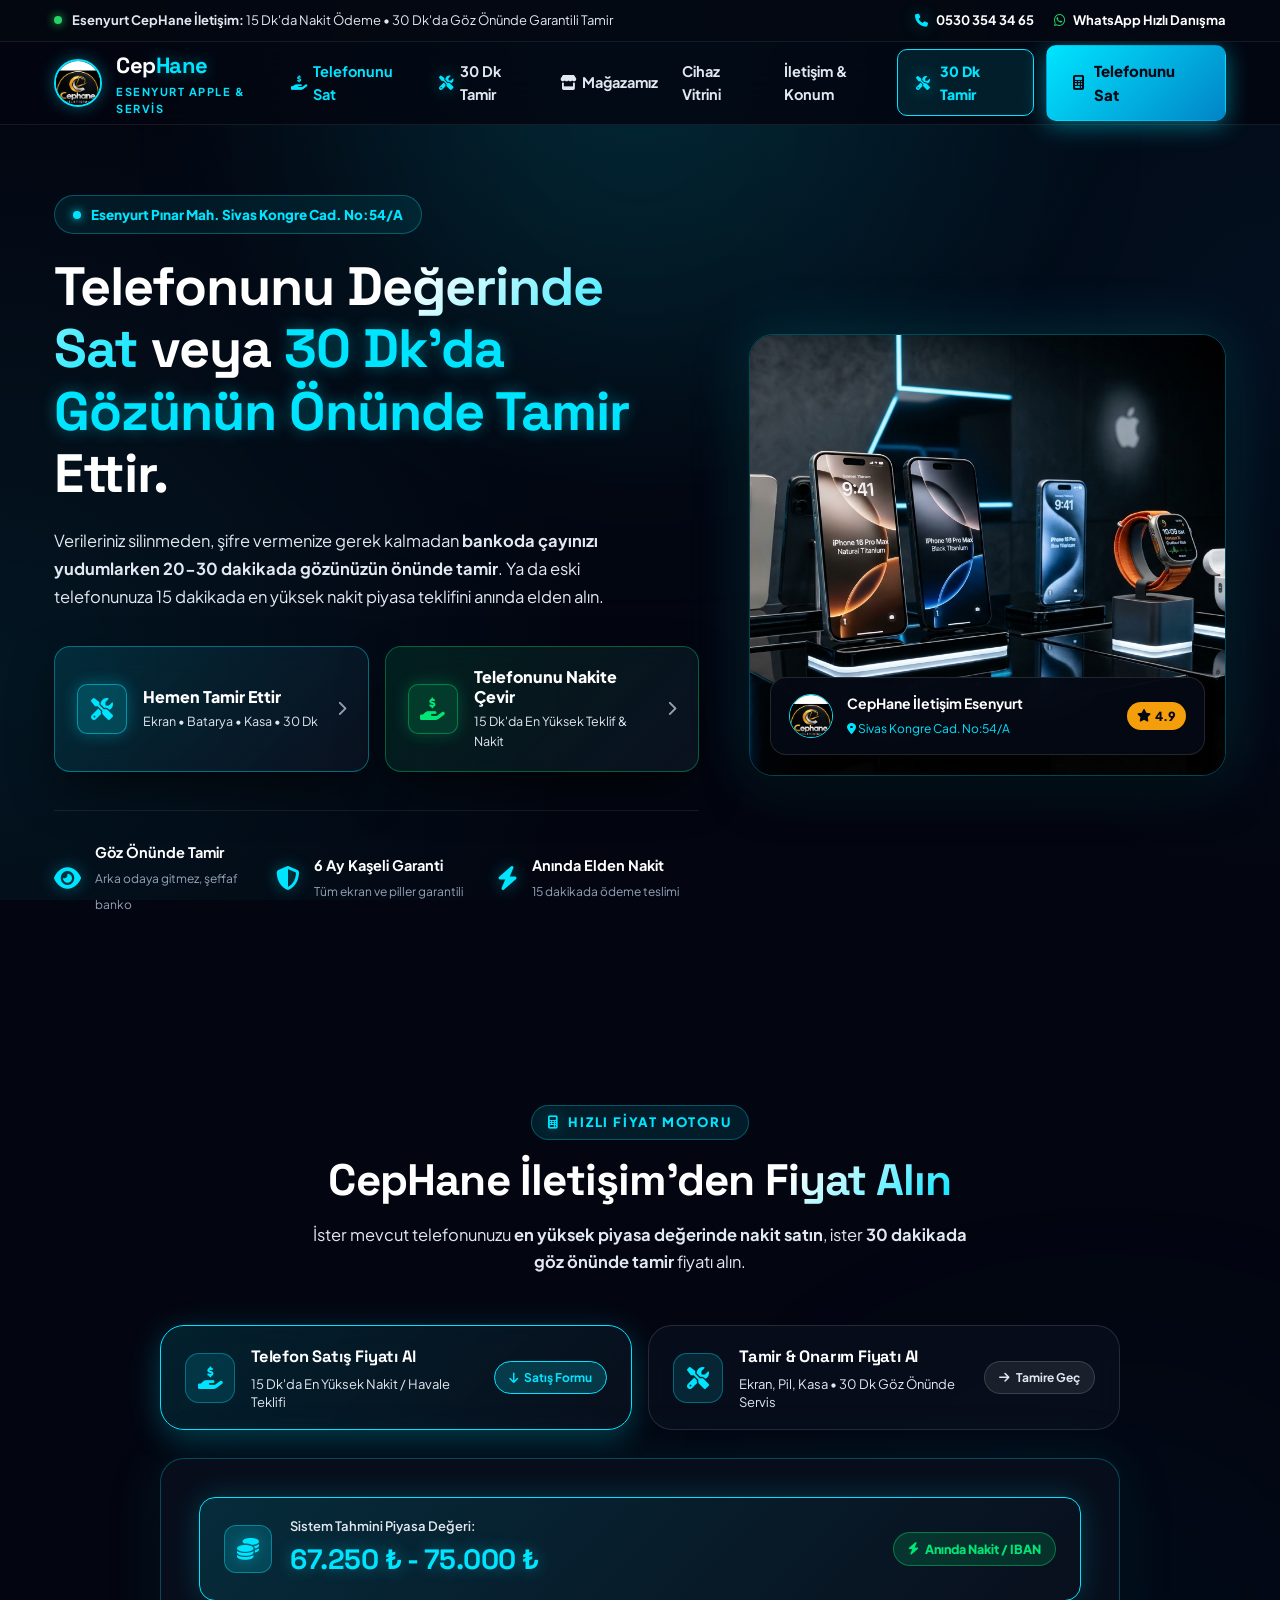
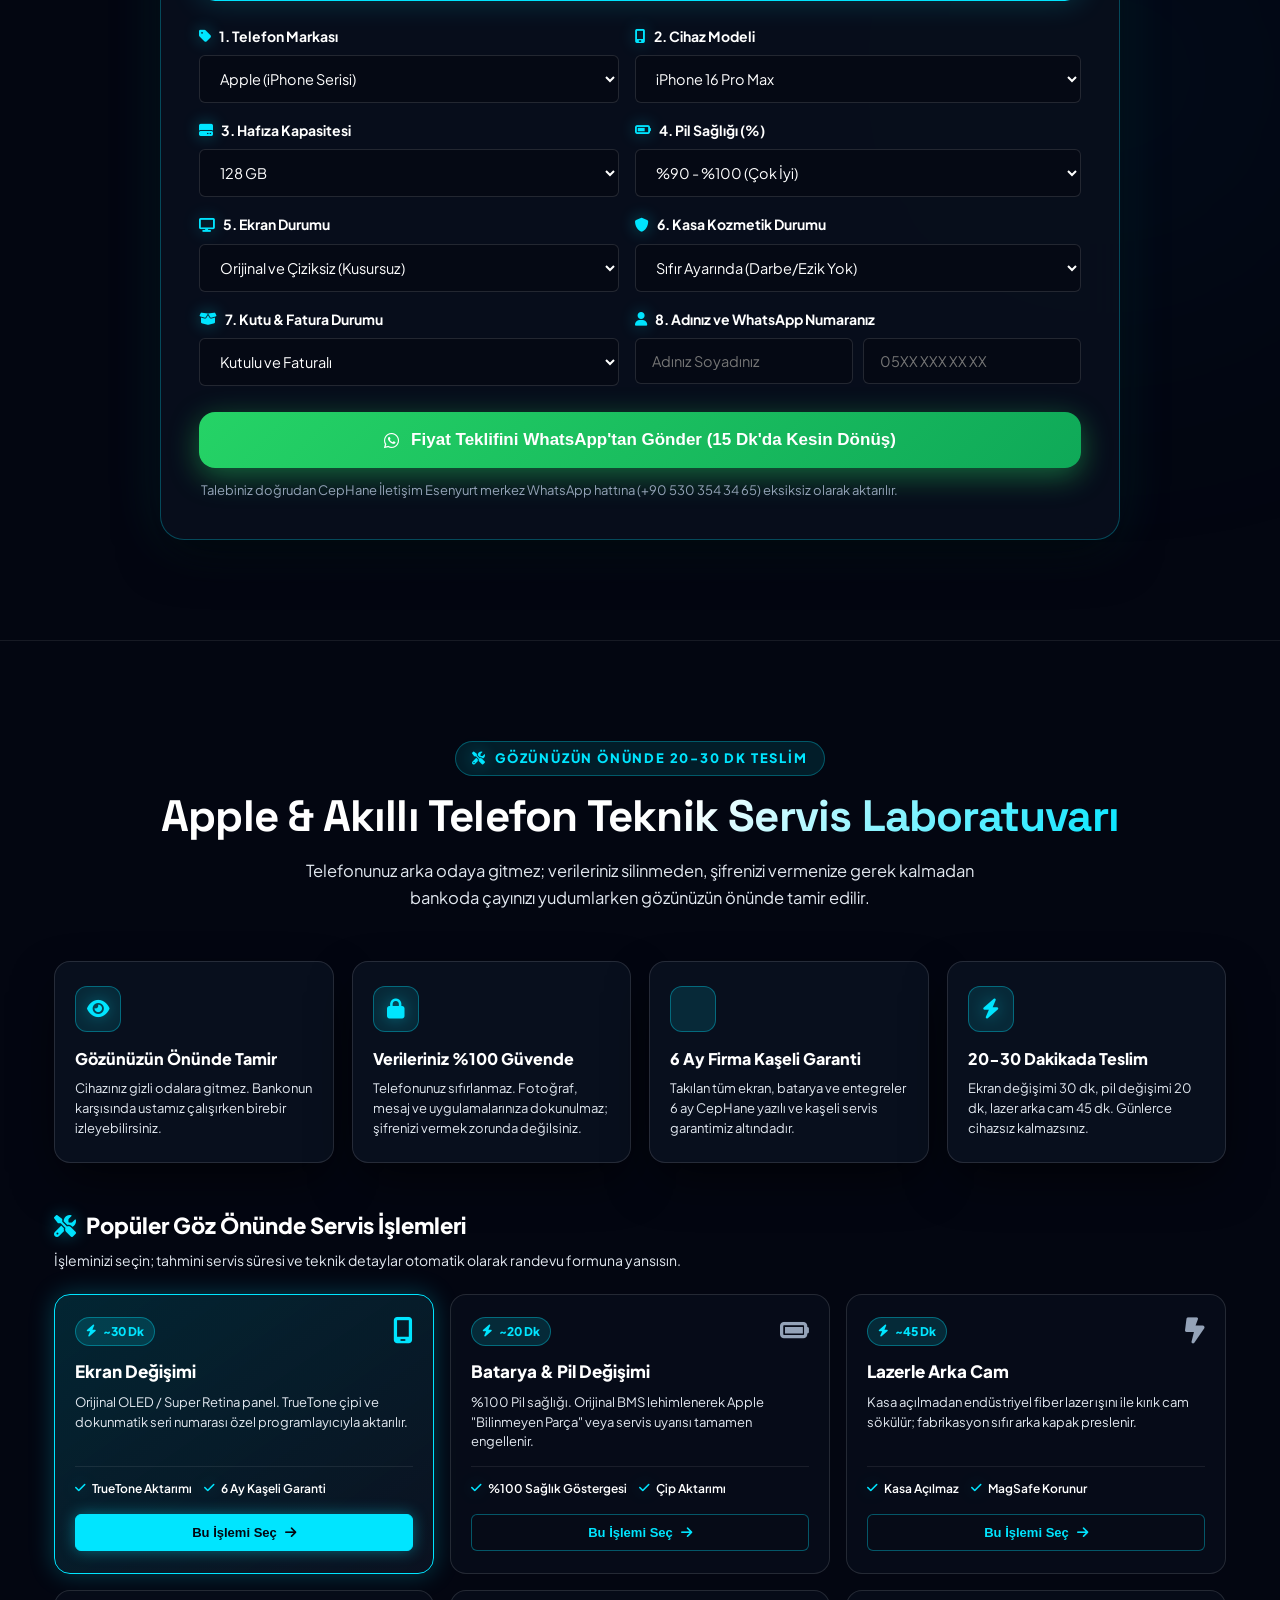
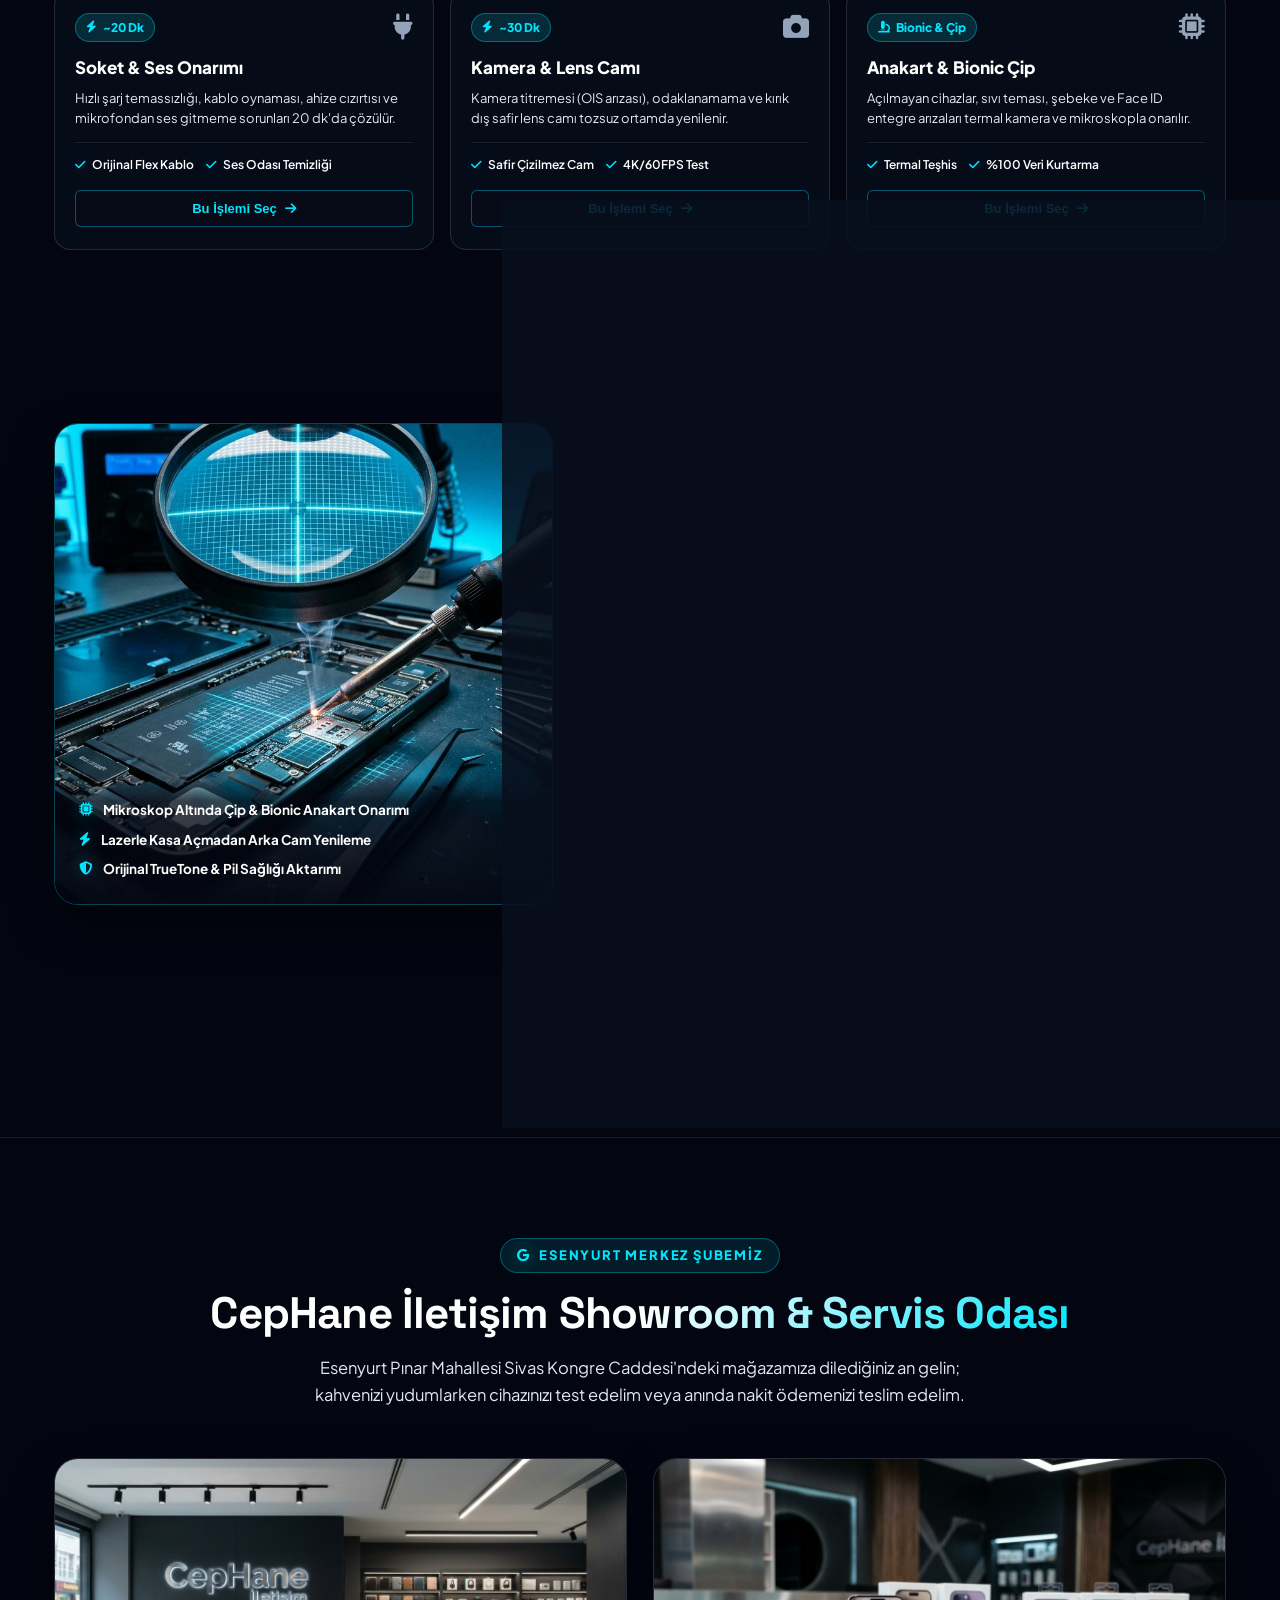
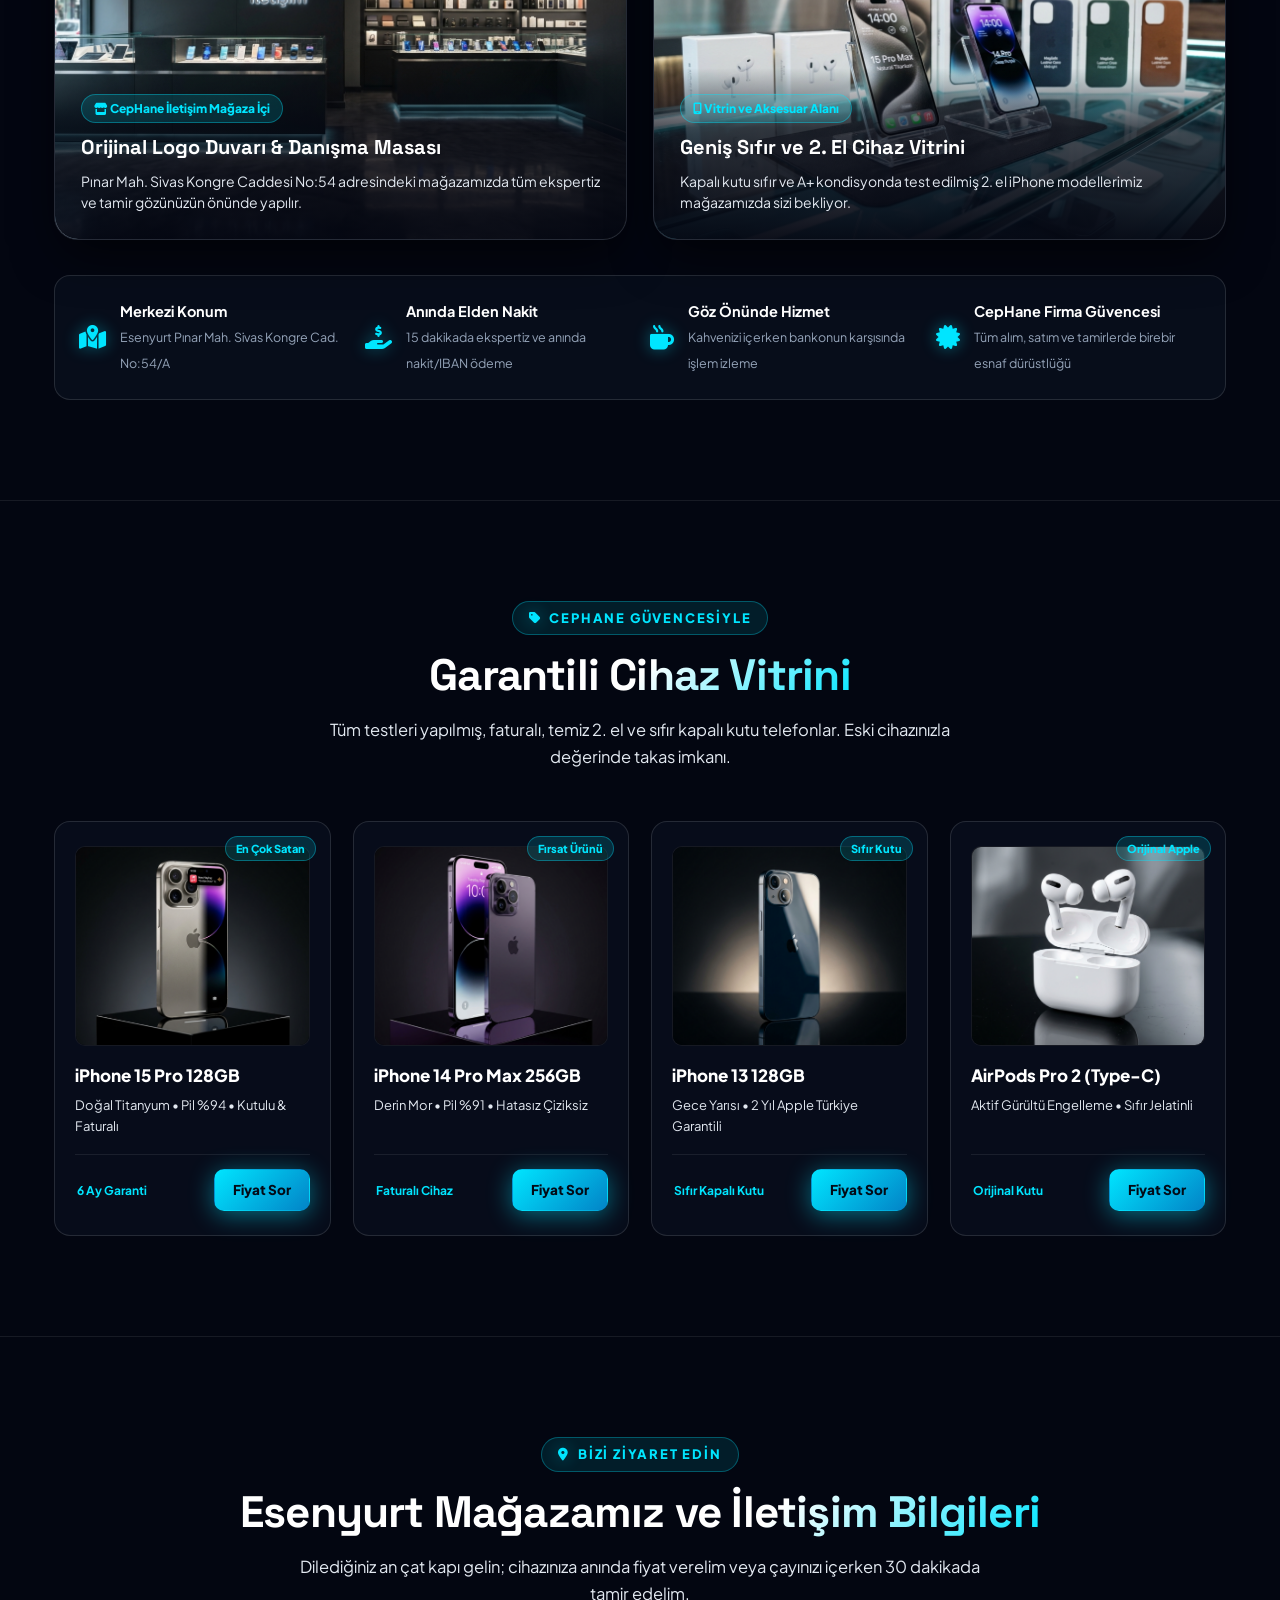
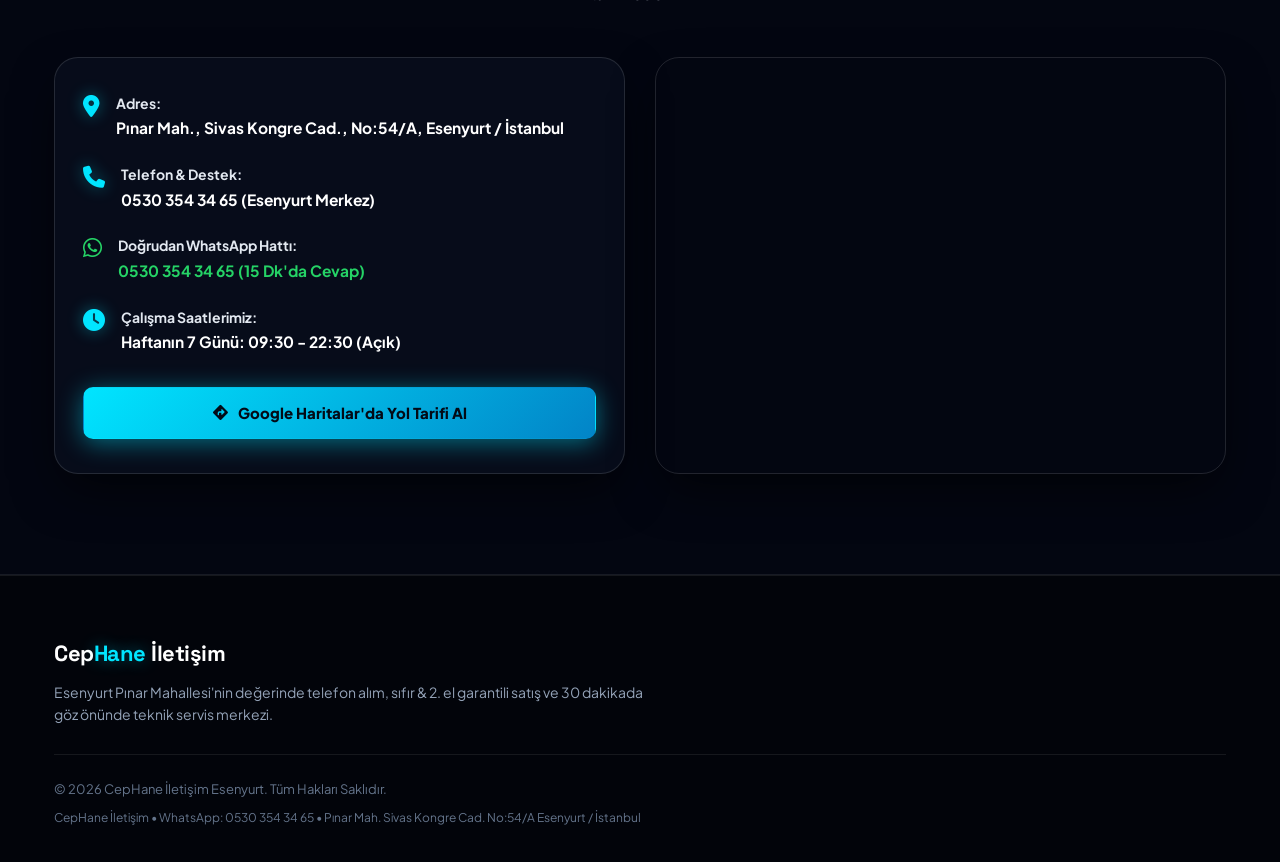
==== commit f54d862f: "feat(cephane): rename section to CepHane İletişim'den Fiyat Alın, add dual links for repair and sell" ====
--- a/cephane/index.html
+++ b/cephane/index.html
@@ -29,7 +29,7 @@
       </div>
       <div class="top-contacts">
         <a href="tel:05303543465"><i class="fa-solid fa-phone text-cyan"></i> 0530 354 34 65</a>
-        <a href="https://wa.me/905303543465?text=Merhaba%20Sedat%20Bey,%20fiyat%20almak%20istiyorum." target="_blank" class="top-wa-link">
+        <a href="https://wa.me/905303543465?text=Merhaba%20CepHane%20İletişim,%20fiyat%20almak%20istiyorum." target="_blank" class="top-wa-link">
           <i class="fa-brands fa-whatsapp text-whatsapp"></i> WhatsApp Hızlı Danışma
         </a>
       </div>
@@ -168,9 +168,29 @@
   <section class="section-wrapper" id="degerleme">
     <div class="container">
       <div class="section-header text-center">
-        <span class="section-tag"><i class="fa-solid fa-calculator text-cyan"></i> Tek Kartta Hızlı Fiyat</span>
-        <h2 class="section-title">Telefonunuz Ne Kadar Eder? <span class="gradient-text">Hemen Fiyat Alın</span></h2>
-        <p class="section-sub">Aşağıdaki bilgileri seçin; CepHane İletişim <strong>15-20 dakika içinde</strong> WhatsApp üzerinden en yüksek nakit teklifini Sedat Usta güvencesiyle iletsin.</p>
+        <span class="section-tag"><i class="fa-solid fa-calculator text-cyan"></i> Hızlı Fiyat Motoru</span>
+        <h2 class="section-title">CepHane İletişim'den <span class="gradient-text">Fiyat Alın</span></h2>
+        <p class="section-sub">İster mevcut telefonunuzu <strong>en yüksek piyasa değerinde nakit satın</strong>, ister <strong>30 dakikada göz önünde tamir</strong> fiyatı alın.</p>
+      </div>
+
+      <!-- ÇİFTLİ HIZLI GEÇİŞ LİNKLERİ (HEM TELEFON SATIŞI HEM DE TAMİR İÇİN) -->
+      <div class="fiyat-nav-switcher">
+        <a href="#degerleme" class="fiyat-tab-card active" id="btnSatNav">
+          <div class="fiyat-tab-icon"><i class="fa-solid fa-hand-holding-dollar"></i></div>
+          <div class="fiyat-tab-info">
+            <strong>Telefon Satış Fiyatı Al</strong>
+            <span>15 Dk'da En Yüksek Nakit / Havale Teklifi</span>
+          </div>
+          <span class="fiyat-tab-badge"><i class="fa-solid fa-arrow-down"></i> Satış Formu</span>
+        </a>
+        <a href="#tamir-randevu" class="fiyat-tab-card" id="btnTamirNav">
+          <div class="fiyat-tab-icon"><i class="fa-solid fa-screwdriver-wrench"></i></div>
+          <div class="fiyat-tab-info">
+            <strong>Tamir & Onarım Fiyatı Al</strong>
+            <span>Ekran, Pil, Kasa • 30 Dk Göz Önünde Servis</span>
+          </div>
+          <span class="fiyat-tab-badge"><i class="fa-solid fa-arrow-right"></i> Tamire Geç</span>
+        </a>
       </div>
 
       <!-- TEK KARTLI KULLANICI DOSTU FORM (ALT ALTA BÖLÜNMEZ, NET VE DÜZENLİ) -->
@@ -182,7 +202,7 @@
             <div class="lps-icon"><i class="fa-solid fa-coins text-cyan"></i></div>
             <div class="lps-text">
               <span class="lps-label">Sistem Tahmini Piyasa Değeri:</span>
-              <strong class="lps-price" id="valLivePrice">24.500 ₺ - 27.500 ₺</strong>
+              <strong class="lps-price" id="valLivePrice">25.000 ₺ - 28.000 ₺</strong>
             </div>
             <span class="lps-badge"><i class="fa-solid fa-bolt"></i> Anında Nakit / IBAN</span>
           </div>
@@ -192,37 +212,20 @@
             <div class="form-group">
               <label class="form-label"><i class="fa-solid fa-tag text-cyan"></i> 1. Telefon Markası</label>
               <select id="valBrand" class="form-control" required>
-                <option value="Apple (iPhone)" selected>Apple (iPhone)</option>
-                <option value="Samsung">Samsung Galaxy</option>
-                <option value="Xiaomi / Redmi / POCO">Xiaomi / Redmi / POCO</option>
-                <option value="Huawei / Oppo / Diğer">Huawei / Oppo / Diğer</option>
+                <option value="Apple (iPhone)" selected>Apple (iPhone Serisi)</option>
+                <option value="Samsung">Samsung Galaxy Serisi</option>
+                <option value="Xiaomi / Redmi / POCO">Xiaomi / Redmi / POCO Serisi</option>
+                <option value="Huawei / Oppo / Diğer">Huawei / Oppo / Diğer Markalar</option>
               </select>
             </div>
 
             <!-- 2. Model -->
             <div class="form-group">
               <label class="form-label"><i class="fa-solid fa-mobile-screen text-cyan"></i> 2. Cihaz Modeli</label>
-              <input type="text" id="valModel" list="popularPhoneList" class="form-control" placeholder="Örn: iPhone 13, 14 Pro, 15 Pro Max, S23..." value="iPhone 13" required>
-              <datalist id="popularPhoneList">
-                <option value="iPhone 15 Pro Max">
-                <option value="iPhone 15 Pro">
-                <option value="iPhone 15 Plus">
-                <option value="iPhone 15">
-                <option value="iPhone 14 Pro Max">
-                <option value="iPhone 14 Pro">
-                <option value="iPhone 14">
-                <option value="iPhone 13 Pro Max">
-                <option value="iPhone 13 Pro">
-                <option value="iPhone 13">
-                <option value="iPhone 12 Pro Max">
-                <option value="iPhone 12">
-                <option value="iPhone 11">
-                <option value="Samsung Galaxy S24 Ultra">
-                <option value="Samsung Galaxy S23 Ultra">
-                <option value="Samsung Galaxy S22">
-                <option value="Xiaomi 13 Pro">
-                <option value="Redmi Note 13 Pro">
-              </datalist>
+              <select id="valModel" class="form-control" required>
+                <!-- JavaScript tarafından seçilen markaya göre tüm modeller eksiksiz listelenir -->
+              </select>
+              <input type="text" id="valModelCustom" class="form-control" placeholder="Model adını buraya yazın..." style="display: none; margin-top: 8px;">
             </div>
 
             <!-- 3. Hafıza -->
@@ -292,10 +295,10 @@
 
           <div class="form-submit-box" style="margin-top: 26px;">
             <button type="submit" class="btn btn-whatsapp-giant">
-              <i class="fa-brands fa-whatsapp"></i> Fiyat Teklifini Sedat Bey'e WhatsApp'tan Gönder (15 Dk'da Dönüş)
+              <i class="fa-brands fa-whatsapp"></i> Fiyat Teklifini WhatsApp'tan Gönder (15 Dk'da Kesin Dönüş)
             </button>
             <p class="submit-note">
-              <i class="fa-solid fa-shield-check text-cyan"></i> Fişiniz doğrudan CepHane İletişim Esenyurt merkez WhatsApp hattına (+90 530 354 34 65) eksiksiz olarak aktarılır.
+              <i class="fa-solid fa-shield-check text-cyan"></i> Talebiniz doğrudan CepHane İletişim Esenyurt merkez WhatsApp hattına (+90 530 354 34 65) eksiksiz olarak aktarılır.
             </p>
           </div>
         </form>
@@ -527,7 +530,7 @@
 
             <div class="form-submit-box" style="margin-top: 24px;">
               <button type="submit" class="btn btn-whatsapp-giant" id="btnSubmitRepair">
-                <i class="fa-brands fa-whatsapp"></i> Tamir Fişini Sedat Usta'ya Gönder (15 Dk'da Randevu Teyidi)
+                <i class="fa-brands fa-whatsapp"></i> Tamir Randevusunu WhatsApp'tan Gönder (15 Dk'da Randevu Teyidi)
               </button>
               <p class="submit-note"><i class="fa-solid fa-circle-check text-cyan"></i> Talebiniz doğrudan CepHane İletişim teknik servis hattına iletilir ve randevu saatiniz anında teyit edilir.</p>
             </div>
@@ -594,7 +597,7 @@
         <div class="store-feat-item">
           <i class="fa-solid fa-certificate text-cyan"></i>
           <div>
-            <strong>Sedat Usta Güvencesi</strong>
+            <strong>CepHane Firma Güvencesi</strong>
             <span>Tüm alım, satım ve tamirlerde birebir esnaf dürüstlüğü</span>
           </div>
         </div>
@@ -624,7 +627,7 @@
           <p class="product-specs">Doğal Titanyum • Pil %94 • Kutulu & Faturalı</p>
           <div class="product-price-row">
             <span class="product-tag-warranty"><i class="fa-solid fa-shield-check text-cyan"></i> 6 Ay Garanti</span>
-            <a href="https://wa.me/905303543465?text=Merhaba%20Sedat%20Bey,%20vitrindeki%20iPhone%2015%20Pro%20fiyatını%20öğrenmek%20istiyorum." target="_blank" class="btn btn-sm btn-primary">Fiyat Sor</a>
+            <a href="https://wa.me/905303543465?text=Merhaba%20CepHane%20İletişim,%20vitrindeki%20iPhone%2015%20Pro%20fiyatını%20öğrenmek%20istiyorum." target="_blank" class="btn btn-sm btn-primary">Fiyat Sor</a>
           </div>
         </div>
 
@@ -638,7 +641,7 @@
           <p class="product-specs">Derin Mor • Pil %91 • Hatasız Çiziksiz</p>
           <div class="product-price-row">
             <span class="product-tag-warranty"><i class="fa-solid fa-shield-check text-cyan"></i> Faturalı Cihaz</span>
-            <a href="https://wa.me/905303543465?text=Merhaba%20Sedat%20Bey,%20vitrindeki%20iPhone%2014%20Pro%20Max%20fiyatını%20öğrenmek%20istiyorum." target="_blank" class="btn btn-sm btn-primary">Fiyat Sor</a>
+            <a href="https://wa.me/905303543465?text=Merhaba%20CepHane%20İletişim,%20vitrindeki%20iPhone%2014%20Pro%20Max%20fiyatını%20öğrenmek%20istiyorum." target="_blank" class="btn btn-sm btn-primary">Fiyat Sor</a>
           </div>
         </div>
 
@@ -652,7 +655,7 @@
           <p class="product-specs">Gece Yarısı • 2 Yıl Apple Türkiye Garantili</p>
           <div class="product-price-row">
             <span class="product-tag-warranty"><i class="fa-solid fa-shield-check text-cyan"></i> Sıfır Kapalı Kutu</span>
-            <a href="https://wa.me/905303543465?text=Merhaba%20Sedat%20Bey,%20sıfır%20iPhone%2013%20fiyatı%20nedir?" target="_blank" class="btn btn-sm btn-primary">Fiyat Sor</a>
+            <a href="https://wa.me/905303543465?text=Merhaba%20CepHane%20İletişim,%20sıfır%20iPhone%2013%20fiyatı%20nedir?" target="_blank" class="btn btn-sm btn-primary">Fiyat Sor</a>
           </div>
         </div>
 
@@ -666,7 +669,7 @@
           <p class="product-specs">Aktif Gürültü Engelleme • Sıfır Jelatinli</p>
           <div class="product-price-row">
             <span class="product-tag-warranty"><i class="fa-solid fa-shield-check text-cyan"></i> Orijinal Kutu</span>
-            <a href="https://wa.me/905303543465?text=Merhaba%20Sedat%20Bey,%20AirPods%20Pro%202%20stokta%20var%20mı?" target="_blank" class="btn btn-sm btn-primary">Fiyat Sor</a>
+            <a href="https://wa.me/905303543465?text=Merhaba%20CepHane%20İletişim,%20AirPods%20Pro%202%20stokta%20var%20mı?" target="_blank" class="btn btn-sm btn-primary">Fiyat Sor</a>
           </div>
         </div>
       </div>
@@ -698,7 +701,7 @@
             <i class="fa-solid fa-phone text-cyan"></i>
             <div>
               <strong>Telefon & Destek:</strong>
-              <p><a href="tel:05303543465" style="color: #fff; text-decoration: none;">0530 354 34 65</a> (Sedat Usta)</p>
+              <p><a href="tel:05303543465" style="color: #fff; text-decoration: none;">0530 354 34 65</a> (Esenyurt Merkez)</p>
             </div>
           </div>
 
@@ -749,7 +752,7 @@
       </div>
       <div class="footer-bottom">
         <p>© 2026 CepHane İletişim Esenyurt. Tüm Hakları Saklıdır.</p>
-        <p class="footer-sub-text">Sedat Usta • WhatsApp: 0530 354 34 65 • Pınar Mah. Sivas Kongre Cad. No:54/A Esenyurt / İstanbul</p>
+        <p class="footer-sub-text">CepHane İletişim • WhatsApp: 0530 354 34 65 • Pınar Mah. Sivas Kongre Cad. No:54/A Esenyurt / İstanbul</p>
       </div>
     </div>
   </footer>
@@ -760,10 +763,10 @@
       <div class="modal-icon">
         <i class="fa-solid fa-circle-check text-cyan"></i>
       </div>
-      <h3 class="modal-title" id="modalTitle">Teklifiniz Sedat Bey'e İletildi! 🎉</h3>
+      <h3 class="modal-title" id="modalTitle">Teklifiniz CepHane Ekibine İletildi! 🎉</h3>
       <div class="modal-summary-box" id="modalSummaryBox"></div>
       <p class="modal-desc" id="modalDesc">
-        Bilgileriniz başarıyla alındı. Sedat Bey 15-20 dakika içinde WhatsApp üzerinden en yüksek nakit teklifimizle size dönüş yapacaktır.
+        Bilgileriniz başarıyla alındı. CepHane İletişim ekibimiz 15-20 dakika içinde WhatsApp üzerinden en yüksek nakit teklifimizle size dönüş yapacaktır.
       </p>
       <div class="modal-actions">
         <a href="#" class="btn btn-whatsapp-giant" id="modalWaLink" target="_blank">
@@ -782,7 +785,7 @@
     <a href="#degerleme" class="sticky-btn sticky-tradein">
       <i class="fa-solid fa-calculator"></i> Telefonunu Sat
     </a>
-    <a href="https://wa.me/905303543465?text=Merhaba%20Sedat%20Bey,%20fiyat%20öğrenmek%20istiyorum." target="_blank" class="sticky-btn sticky-whatsapp">
+    <a href="https://wa.me/905303543465?text=Merhaba%20CepHane%20İletişim,%20fiyat%20öğrenmek%20istiyorum." target="_blank" class="sticky-btn sticky-whatsapp">
       <i class="fa-brands fa-whatsapp"></i> WhatsApp
     </a>
   </div>
--- a/cephane/style.css
+++ b/cephane/style.css
@@ -2025,6 +2025,132 @@
   .form-card { padding: 22px 16px; }
 }
 
+/* ==========================================================================
+   FİYAT ALIN - ÇİFTLİ GEÇİŞ KARTLARI (TELEFON SATIŞI & TAMİR)
+   ========================================================================== */
+.fiyat-nav-switcher {
+  display: grid;
+  grid-template-columns: repeat(2, 1fr);
+  gap: 16px;
+  max-width: 960px;
+  margin: 0 auto 28px;
+}
+.fiyat-tab-card {
+  background: rgba(9, 15, 29, 0.85);
+  border: 1.5px solid rgba(255, 255, 255, 0.12);
+  border-radius: var(--radius-lg);
+  padding: 18px 24px;
+  display: flex;
+  align-items: center;
+  gap: 16px;
+  text-decoration: none;
+  color: var(--pure-white);
+  transition: all 0.3s cubic-bezier(0.4, 0, 0.2, 1);
+  position: relative;
+  overflow: hidden;
+  backdrop-filter: blur(14px);
+}
+.fiyat-tab-card::before {
+  content: '';
+  position: absolute;
+  inset: 0;
+  background: radial-gradient(circle at top right, rgba(0, 229, 255, 0.15), transparent 70%);
+  opacity: 0;
+  transition: opacity 0.3s ease;
+}
+.fiyat-tab-card:hover {
+  border-color: var(--cyan-bright);
+  transform: translateY(-3px);
+  box-shadow: 0 10px 30px rgba(0, 229, 255, 0.2);
+}
+.fiyat-tab-card:hover::before {
+  opacity: 1;
+}
+.fiyat-tab-card.active {
+  border-color: var(--cyan-bright);
+  background: linear-gradient(135deg, rgba(0, 229, 255, 0.12) 0%, rgba(9, 15, 29, 0.95) 100%);
+  box-shadow: 0 8px 30px rgba(0, 229, 255, 0.25);
+}
+.fiyat-tab-icon {
+  width: 50px;
+  height: 50px;
+  border-radius: 14px;
+  background: rgba(0, 229, 255, 0.12);
+  border: 1.5px solid rgba(0, 229, 255, 0.35);
+  color: var(--cyan-bright);
+  display: flex;
+  align-items: center;
+  justify-content: center;
+  font-size: 22px;
+  flex-shrink: 0;
+  transition: transform 0.3s ease;
+}
+.fiyat-tab-card:hover .fiyat-tab-icon {
+  transform: scale(1.08);
+  background: var(--cyan-bright);
+  color: var(--navy-midnight);
+}
+.fiyat-tab-info {
+  flex: 1;
+  display: flex;
+  flex-direction: column;
+  gap: 4px;
+}
+.fiyat-tab-info strong {
+  font-family: var(--font-heading);
+  font-size: 16.5px;
+  font-weight: 700;
+  color: #ffffff;
+  letter-spacing: -0.2px;
+}
+.fiyat-tab-info span {
+  font-size: 13px;
+  color: var(--titanium-silver);
+  line-height: 1.4;
+}
+.fiyat-tab-badge {
+  background: rgba(255, 255, 255, 0.08);
+  border: 1px solid rgba(255, 255, 255, 0.15);
+  padding: 6px 14px;
+  border-radius: var(--radius-full);
+  font-size: 12px;
+  font-weight: 700;
+  color: var(--titanium-silver);
+  display: inline-flex;
+  align-items: center;
+  gap: 6px;
+  white-space: nowrap;
+  transition: all 0.25s ease;
+}
+.fiyat-tab-card:hover .fiyat-tab-badge,
+.fiyat-tab-card.active .fiyat-tab-badge {
+  background: rgba(0, 229, 255, 0.18);
+  border-color: var(--cyan-bright);
+  color: var(--cyan-bright);
+}
+@media (max-width: 768px) {
+  .fiyat-nav-switcher {
+    grid-template-columns: 1fr;
+    gap: 12px;
+    margin-bottom: 20px;
+  }
+  .fiyat-tab-card {
+    padding: 15px 16px;
+    gap: 12px;
+  }
+  .fiyat-tab-icon {
+    width: 44px;
+    height: 44px;
+    font-size: 19px;
+  }
+  .fiyat-tab-info strong {
+    font-size: 15px;
+  }
+  .fiyat-tab-badge {
+    display: none;
+  }
+}
+
 .live-price-strip {
   background: linear-gradient(135deg, rgba(0, 229, 255, 0.14) 0%, rgba(9, 15, 29, 0.95) 100%);
   border: 1.5px solid var(--cyan-bright);
